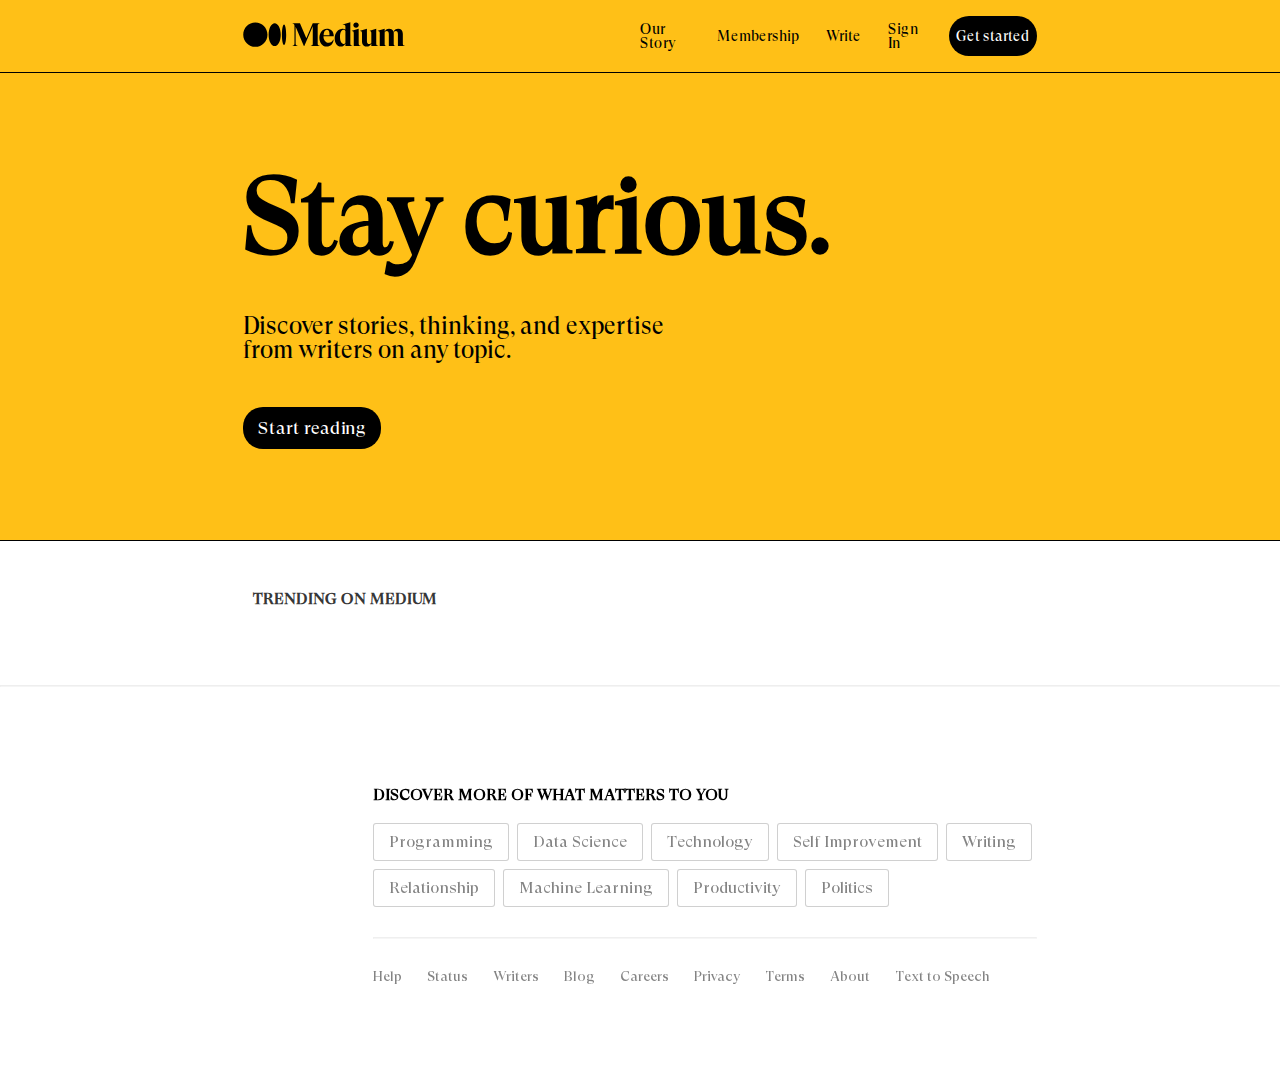
==== js automated version of the page/index.html @ d87f9fbf "js automated version of the page almost completed" ====
<!DOCTYPE html>
<head>
    <title>Medium - Where good ideas find you.</title>
    <link rel="icon" href="../assets/imgs/svg/medium.svg" type="image/icon type">
    <link rel="stylesheet" href="../assets/css/reset.css">
    <link rel="stylesheet" href="./style.css">
</head>
<body>
    <div class="header-and-hero_container">
        <!-- HEADER PART -->
        <header>
            <div>
                <div class="medium-logo_container">
                    <img src="../assets/imgs/svg/logo.svg" alt="Medium Logo">
                </div>
                <div class="header-links_container">
                    <a href="#" class="header-links">Our Story</a>
                    <a href="#" class="header-links">Membership</a>
                    <a href="#" class="header-links">Write</a>
                    <div class="header-links sign-in_button">Sign In</div>
                    <div class="header-links get-started_button">Get started</div>
                </div>
            </div>
        </header>

        <div class="header-clone" ></div>

        <!-- HERO PART -->
        <section class="hero-section_container">
            <div class="hero-section_text-area">
                <h1>Stay curious.</h1>
                <p>Discover stories, thinking, and expertise <br> from writers on any topic.</p>
                <div class="start-reading_button">Start reading</div>
            </div>            
        </section>        
    </div>   

    
    <!-- TRENDING PART -->
    <section class="trending_container">
        <div class="trending-text">
            <div class="trending-icon">
                <i class="bi bi-graph-up-arrow"></i>
            </div>
            <p>TRENDING ON MEDIUM</p>   
        </div>

        <div class="trending-cards-area" id="trending-cards-area">
            <!-- SAMPLE TRENDING CARD -->
            <!-- <div class="trending-card">
                <div class="trending-card_number">
                    01
                </div>
                <div class="trending-card_content-container">
                    <div class="trending-card_author-info-container">
                        <div class="trending-card_author-photo">
                            <img src="../assets/imgs/image01.jpeg" alt="">
                        </div>
                        <div class="trending-card_author-name">
                            <a href="#">Tom Cooper</a> 
                        </div>
                    </div>
                    <a href="#">Ukraine War, 23 October 2022</a>
                    <div class="trending-card_date-and-reading-time">
                        <span>Oct 23</span> 
                        <span> · </span>
                        <span>5 min read</span>
                        <img src="../assets/imgs/svg/star.svg" alt="star icon">
                    </div>
                </div>
            </div> -->
        </div>
    </section>

    <hr style="border-color: rgba(128, 128, 128, 0.075);">

    <!-- ESSAYS PART -->
    <section class="essays-and-discover-part_container">
        <div class="essay-cards_container" id="essay-cards_container">

            <!-- SAMPLE ESSAY CARD -->
            <!-- <div class="essay-card">
                <div class="essay-card-content_container">
                    <div class="essay-card_author-info">
                        <div class="essay-card_author-photo">
                            <img src="../assets/imgs/image07.jpeg" alt="author profile photo">
                        </div>
                        <div class="essay-card_author-name">
                            <a href="#">Robert Roy Britt</a> 
                        </div>
                    </div>
                    <div class="essay-card_text-part">
                        <a href="#">How Old is Old?</a>
                        <br>
                        <br>
                        <a href="#">What we consider “old” changes dramatically with age, and our perspectives can be predictive of how well we age</a>
                    </div>
                    <div class="publication-info">
                            <div>
                                <span class="essay_publication-date">Oct 27</span>
                                <span> · </span>
                                <span class="essay_reading-time">5 min read</span>
                                <span> · </span>
                                <a href="#"><span class="essay_topic">Aging</span></a>
                                <img src="../assets/imgs/svg/star.svg" alt="star icon">
                            </div>
                            <img src="../assets/imgs/svg/bookmark.svg" alt="bookmark icon">
                    </div>
                </div>
                <div class="essay-card-photo_container">
                    <img src="../assets/imgs/image08.jpeg" alt="essay image">
                </div> -->
            </div>
        </div> 

        <!-- DISCOVER MORE PART -->
        <div class="discover-more_container">
            <p>DISCOVER MORE OF WHAT MATTERS TO YOU</p>
            <div class="discover-buttons_container" id="discover-buttons_container">
                <div class="discover-buttons">Programming</div>
                <div class="discover-buttons">Data Science</div>
                <div class="discover-buttons">Technology</div>
                <div class="discover-buttons">Self Improvement</div>
                <div class="discover-buttons">Writing</div>
                <div class="discover-buttons">Relationship</div>
                <div class="discover-buttons">Machine Learning</div>
                <div class="discover-buttons">Productivity</div>
                <div class="discover-buttons">Politics</div>
            </div>

            <hr style="border-color: rgba(128, 128, 128, 0.075);">
            
            <div class="discover-links_container" id="discover-links_container">
                <a href="#" class="discover-links">Help</a>
                <a href="#" class="discover-links">Status</a>
                <a href="#" class="discover-links">Writers</a>
                <a href="#" class="discover-links">Blog</a>
                <a href="#" class="discover-links">Careers</a>
                <a href="#" class="discover-links">Privacy</a>
                <a href="#" class="discover-links">Terms</a>
                <a href="#" class="discover-links">About</a>
                <a href="#" class="discover-links">Text to Speech</a>
            </div>    
        </div>
    </section>
    <script src="./scirpt.js"></script>
</body>
</html>
---- js automated version of the page/style.css ----
@font-face {
  font-family: "gt-super";
  src: url(../assets/GT\ Super\ Display\ Regular.otf);
}

.header-and-hero_container {
  background-color: #ffc017;
  border-bottom: solid 1px black;
}

header {
  border-bottom: solid 1px black;
  font-family: gt-super, Georgia, Cambria, "Times New Roman", Times, serif;
  position: fixed;
  width: 100vw;
  background-color: #ffc017;
}

header > div {
  display: flex;
  width: 62%;
  margin-inline: auto;
  justify-content: space-between;
  align-items: center;
  height: 8vh;
}

header .medium-logo_container {
  width: auto;
}

header .header-links_container {
  display: flex;
  width: 50%;
  justify-content: flex-end;
  column-gap: 3vh;
  font-size: 0.9rem;
}

header .header-links_container .header-links {
  text-decoration: none;
  color: black;
}

header .header-links_container div {
  cursor: pointer;
}

.header-links_container {
  display: flex;
  align-items: center;
  justify-content: center;
}

.header-links_container .header-links.get-started_button {
  background-color: black;
  color: white;
  width: 100px;
  height: 40px;
  text-align: center;
  line-height: 40px;
  border-radius: 20px;
  padding-left: 5px;
  padding-right: 5px;
}

.header-clone {
  height: 8vh;
}

.white-background {
  z-index: 1;
  background-color: white;
  transition: background-color 300ms linear;
}

.header-links_container .header-links.get-started_button.green-background {
  background-color: rgb(15, 115, 12);
  color: white;
  transition: background-color 300ms linear;
}

.header-links_container
  .header-links.get-started_button.green-background:hover {
  background-color: rgb(31, 102, 31);
}

.hero-section_container {
  display: flex;
  justify-content: space-between;
  align-items: center;
  width: 62%;
  margin-inline: auto;
  height: 52vh;
  font-family: gt-super, Georgia, Cambria, "Times New Roman", Times, serif;
}

.hero-section_container .hero-section_text-area {
  display: flex;
  flex-direction: column;
  row-gap: 5vh;
}

.hero-section_container .hero-section_text-area h1 {
  font-weight: 600;
  font-size: 106px;
}

.hero-section_container .hero-section_text-area p {
  font-weight: 400;
  font-size: 24px;
  line-height: 24px;
}

.hero-section_container .hero-section_text-area div {
  font-weight: 400;
  font-size: 18px;
  line-height: 32px;
  color: white;
  background-color: black;
  width: 10vw;
  text-align: center;
  border-radius: 20px;
  padding: 5px;
  cursor: pointer;
}

.trending_container {
  padding-top: 50px;
  padding-bottom: 50px;
  width: 62%;
  margin-inline: auto;
  font-family: gt-super, Georgia, Cambria, "Times New Roman", Times, serif;
}

.trending-text {
  display: flex;
  align-items: center;
  column-gap: 10px;
  font-size: 16px;
  color: rgba(0, 0, 0, 0.795);
  font-weight: 700;
  margin-bottom: 20px;
}

.trending-text p .trending-icon {
  display: flex;
  justify-content: center;
  align-items: center;
  width: 25px;
  height: 25px;
  border: solid 0.5px black;
  border-radius: 50%;
  font-size: 18px;
  overflow: hidden;
}

.trending-card {
  display: flex;
  width: 33%;
  height: 100px;
  column-gap: 20px;
}

.trending-card_number {
  font-size: 28px;
  font-weight: 900;
  color: #e6e6e6;
}

.trending-card_author-info-container {
  display: flex;
  align-items: center;
  column-gap: 10px;
}

.trending-card_author-info-container img {
  width: 25px;
  height: 25px;
  border-radius: 50%;
}

.trending-card_author-name,
.trending-card_date-and-reading-time {
  font-size: 14px;
}

.trending-card_date-and-reading-time {
  display: flex;
  column-gap: 10px;
  align-items: center;
}

.trending-card_content-container {
  display: flex;
  flex-direction: column;
  justify-content: space-between;
  padding: 10px;
  row-gap: 10px;
}

.trending-card_content-container a {
  text-decoration: none;
  color: black;
}

.trending-card_content-container > a {
  font-weight: 700;
}

.trending-card_content-container img,
.publication-info div img,
.publication-info img {
  color: #ffc017;
  cursor: pointer;
  position: relative;
}

/* .publication-info div img::after {
  color: white;
  content: "Member-only story";
  display: inline-block;
  height: 20px;
  width: 130px;
  background-color: black;
  position: absolute;
  text-align: center;
  font-size: 12px;
  padding: 5px;
  padding-bottom: 0;
  border-radius: 5px;
  top: -30px;
  right: 0px;
  bottom: 0px;
  left: -60px;
  visibility: hidden;
  opacity: 0;
  transition: visibility 0s, opacity 500ms linear;
}

.publication-info div img:hover::after {
  visibility: visible;
  opacity: 100%;
}

.trending-card_content-container img::after {
  color: white;
  content: "Member-only story";
  display: inline-block;
  height: 20px;
  width: 130px;
  background-color: black;
  position: absolute;
  text-align: center;
  font-size: 12px;
  padding: 5px;
  padding-bottom: 0;
  border-radius: 5px;
  top: -30px;
  right: 0px;
  bottom: 0px;
  left: -60px;
  visibility: hidden;
  opacity: 0;
  transition: visibility 0s, opacity 500ms linear;
}

.trending-card_content-container img:hover::after {
  visibility: visible;
  opacity: 100%;
} */

.trending-cards-area {
  display: flex;
  flex-wrap: wrap;
  row-gap: 30px;
  justify-content: space-evenly;
}

/* ESSAYS PART --------------------------------------------------------------------------- */

.essays-and-discover-part_container {
  display: flex;
  width: 62%;
  margin-inline: auto;
  margin-top: 100px;
  margin-bottom: 100px;
  font-family: gt-super, Georgia, Cambria, "Times New Roman", Times, serif;
}

.essay-cards_container {
  display: flex;
  flex-direction: column;
  row-gap: 50px;
}

.discover-more_container {
  flex-grow: 1;
  padding-left: 130px;
  position: sticky;
  align-self: flex-start;
  top: 9.5vh;
}

.discover-more_container > p {
  font-weight: 700;
}

.discover-buttons_container {
  margin-top: 20px;
  margin-bottom: 30px;
  display: flex;
  flex-wrap: wrap;
  gap: 8px;
}

.discover-buttons {
  background-color: white;
  padding-top: 10px;
  padding-bottom: 10px;
  padding-right: 15px;
  padding-left: 15px;
  font-size: 16px;
  border-radius: 3px;
  color: rgba(90, 90, 90, 0.747);
  border: solid 1px rgba(155, 155, 155, 0.473);
  cursor: pointer;
}

.discover-links_container {
  margin-top: 30px;
  display: flex;
  flex-wrap: wrap;
  column-gap: 25px;
  row-gap: 15px;
  font-size: 14px;
}

.discover-links_container a {
  text-decoration: none;
  color: rgba(90, 90, 90, 0.747);
}

.essay-card {
  display: flex;
  justify-content: space-between;
  align-items: center;
  column-gap: 50px;
  width: 650px;
}

.essay-card-content_container {
  width: 90%;
  display: flex;
  flex-direction: column;
  row-gap: 10px;
}

.essay-card-content_container a {
  text-decoration: none;
  color: black;
}

.essay-card_text-part a:nth-of-type(1) {
  font-weight: 800;
  font-size: 22px;
  line-height: 26px;
}

.essay-card_text-part a:nth-of-type(2) {
  font-weight: 400;
  font-size: 14px;
  line-height: 20px;
  color: rgba(59, 59, 59, 0.774);
}

.essay-card_author-info {
  display: flex;
  align-items: center;
  column-gap: 15px;
  font-size: 12px;
}

.essay-card_author-info a {
  font-weight: 600;
}

.essay-card_author-photo {
  display: flex;
  justify-content: center;
  align-items: center;
  width: 25px;
  height: 25px;
  overflow: hidden;
  border-radius: 50%;
}

.essay-card-photo_container {
  overflow: hidden;
  object-fit: cover;
  display: flex;
  align-items: center;
  justify-content: center;
}

.essay-card-photo_container img {
  max-width: 100%;
}

.publication-info {
  display: flex;
  justify-content: space-between;
  align-items: center;
  font-size: 14px;
  color: rgba(119, 119, 119, 0.589);
}

.publication-info div {
  display: flex;
  align-items: center;
  line-height: 25px;
  column-gap: 10px;
}

.publication-info div a {
  color: rgba(119, 119, 119, 0.589);
  background-color: #e6e6e6;
  padding-right: 10px;
  padding-left: 10px;
  border-radius: 20px;
  transition: background-color 300ms;
}

.publication-info div a:hover {
  color: rgba(59, 59, 59, 0.589);
  background-color: #7575759f;
}
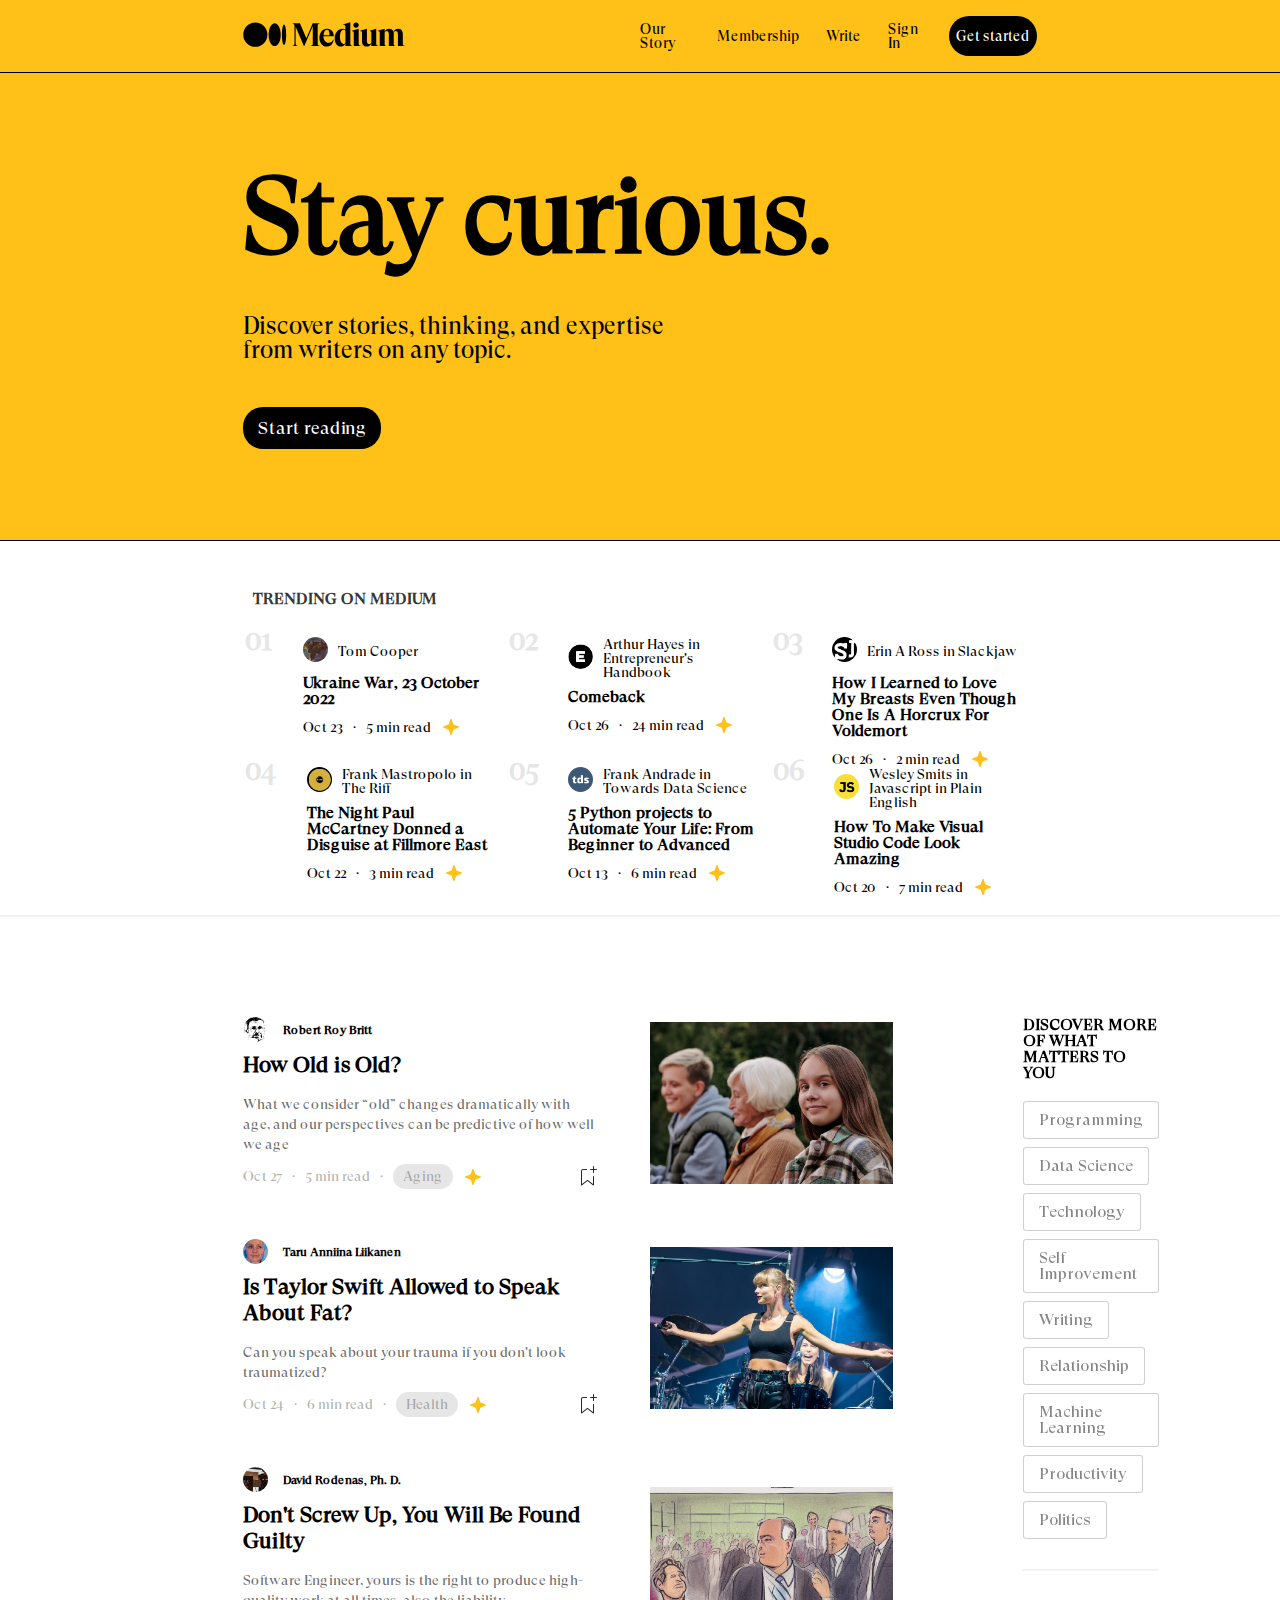
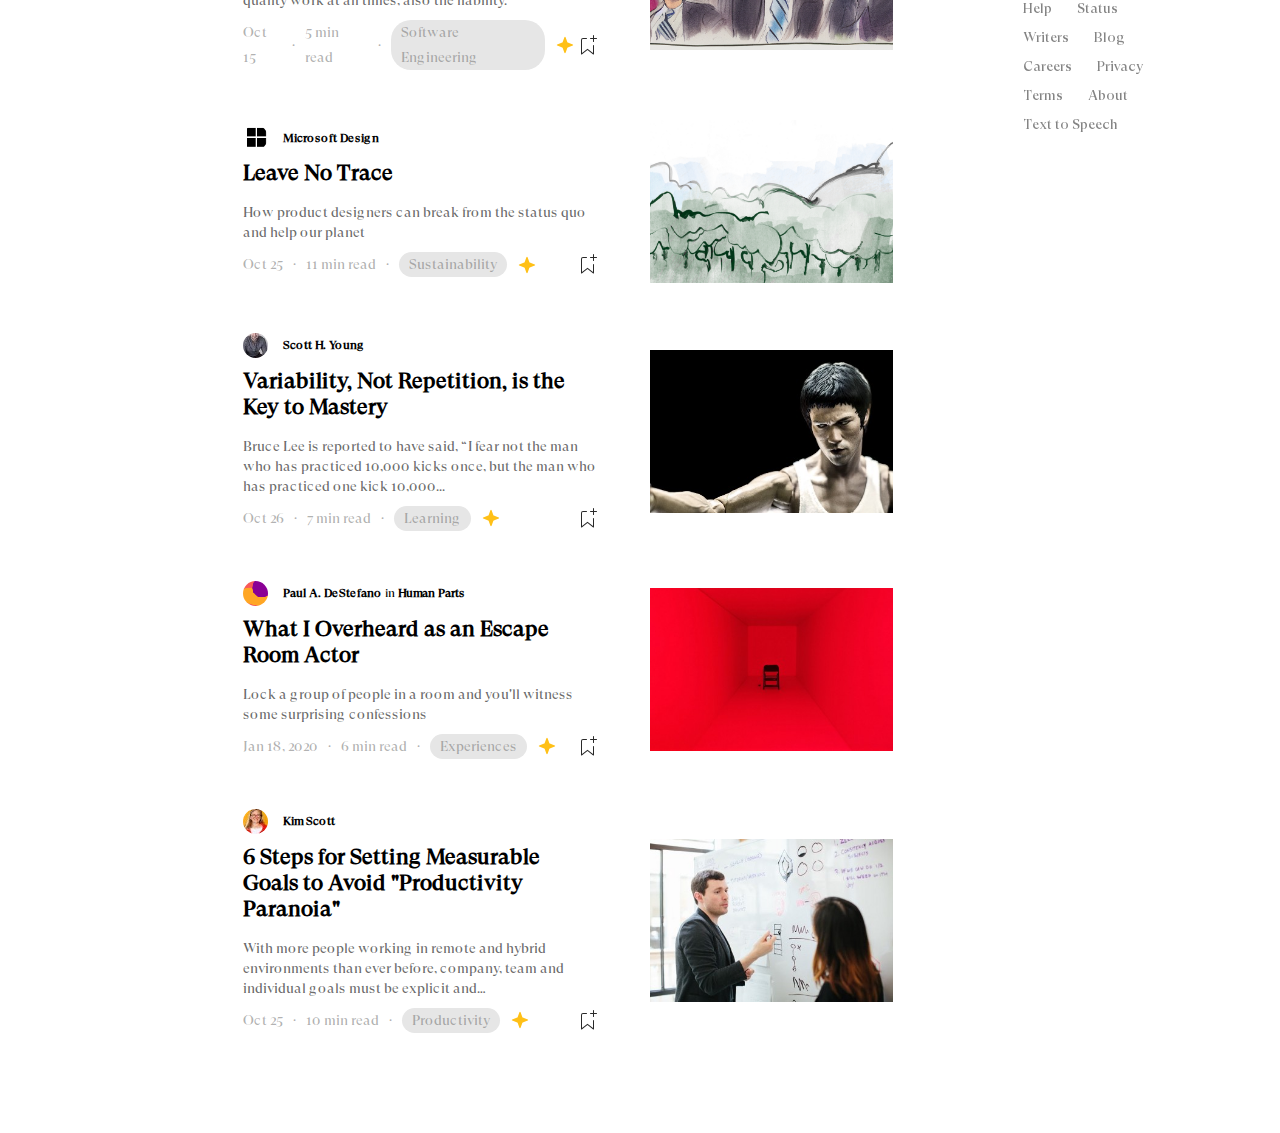
==== commit 56061c72: "discover buttons and links automated" ====
--- a/js automated version of the page/index.html
+++ b/js automated version of the page/index.html
@@ -117,29 +117,13 @@
         <div class="discover-more_container">
             <p>DISCOVER MORE OF WHAT MATTERS TO YOU</p>
             <div class="discover-buttons_container" id="discover-buttons_container">
-                <div class="discover-buttons">Programming</div>
-                <div class="discover-buttons">Data Science</div>
-                <div class="discover-buttons">Technology</div>
-                <div class="discover-buttons">Self Improvement</div>
-                <div class="discover-buttons">Writing</div>
-                <div class="discover-buttons">Relationship</div>
-                <div class="discover-buttons">Machine Learning</div>
-                <div class="discover-buttons">Productivity</div>
-                <div class="discover-buttons">Politics</div>
+                <!-- <div class="discover-buttons">Programming</div> -->
             </div>
 
             <hr style="border-color: rgba(128, 128, 128, 0.075);">
             
             <div class="discover-links_container" id="discover-links_container">
-                <a href="#" class="discover-links">Help</a>
-                <a href="#" class="discover-links">Status</a>
-                <a href="#" class="discover-links">Writers</a>
-                <a href="#" class="discover-links">Blog</a>
-                <a href="#" class="discover-links">Careers</a>
-                <a href="#" class="discover-links">Privacy</a>
-                <a href="#" class="discover-links">Terms</a>
-                <a href="#" class="discover-links">About</a>
-                <a href="#" class="discover-links">Text to Speech</a>
+                <!-- <a href="#" class="discover-links">Help</a> -->
             </div>    
         </div>
     </section>
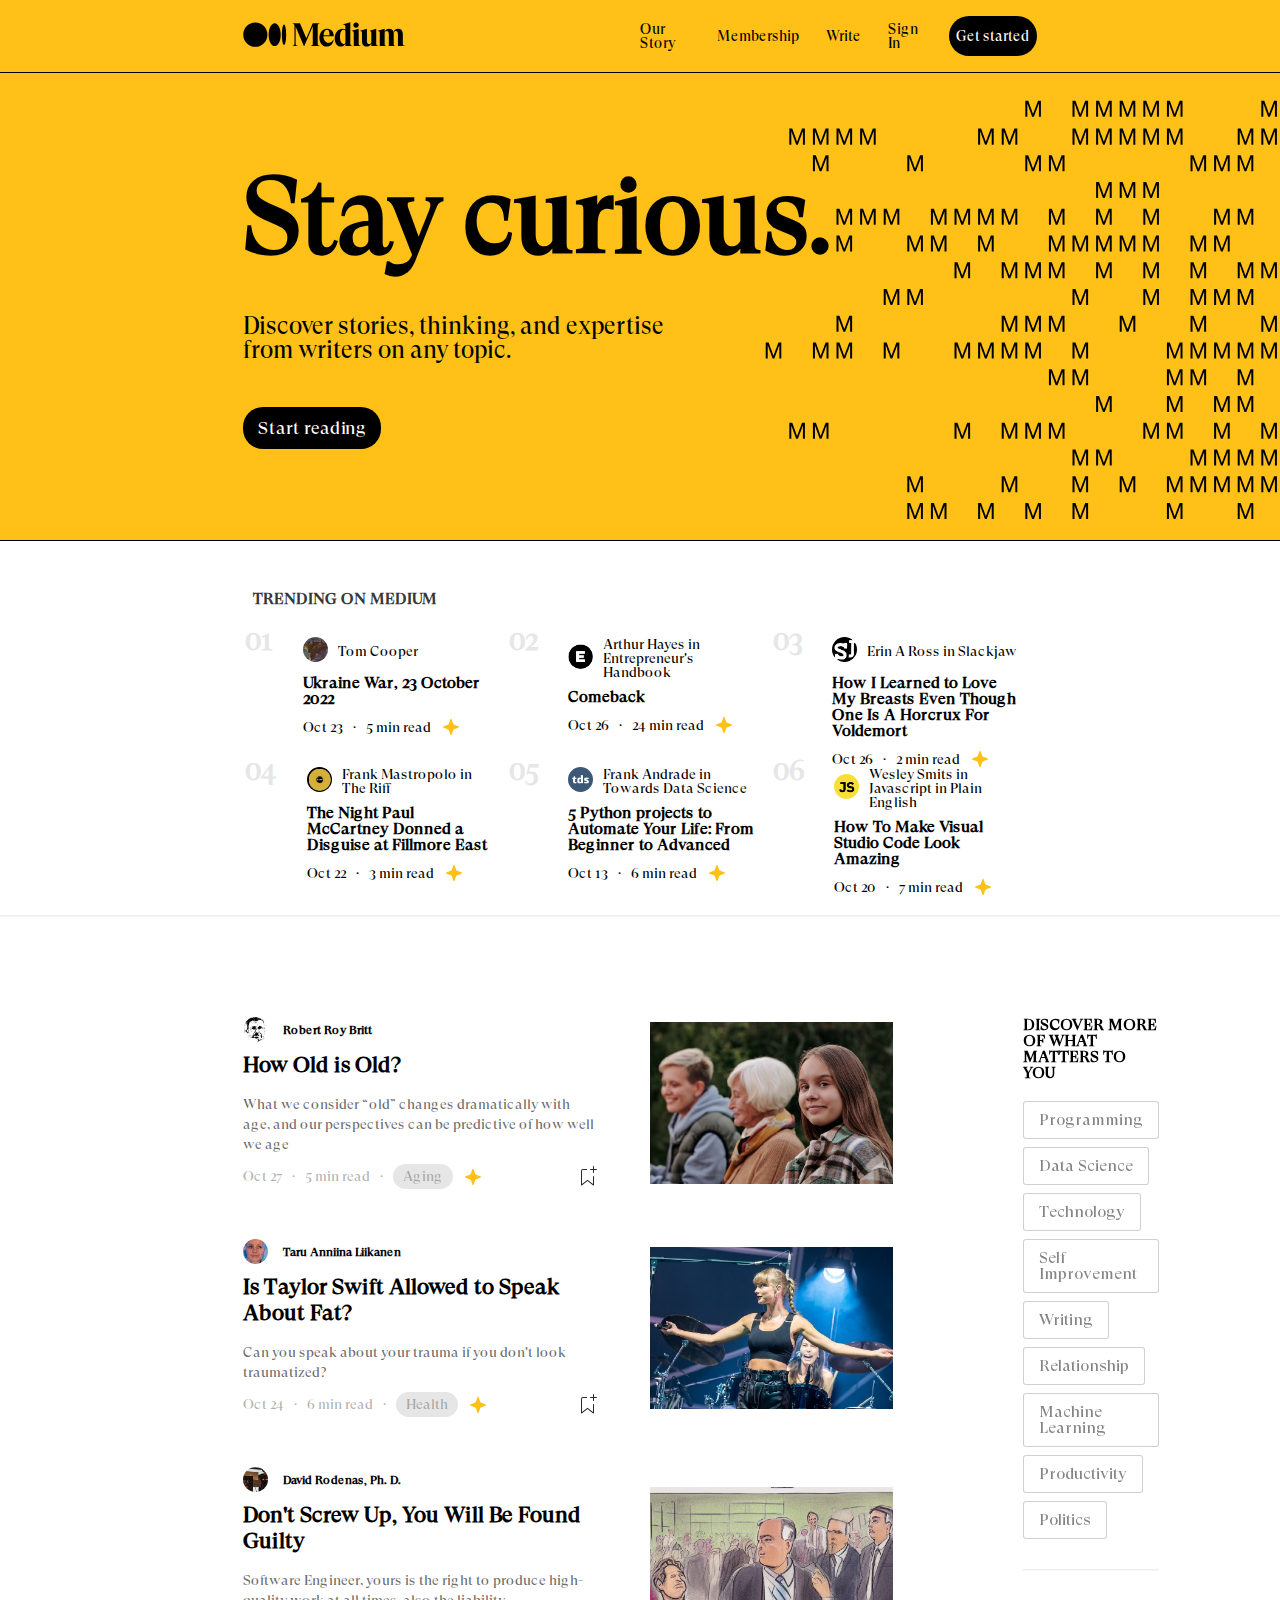
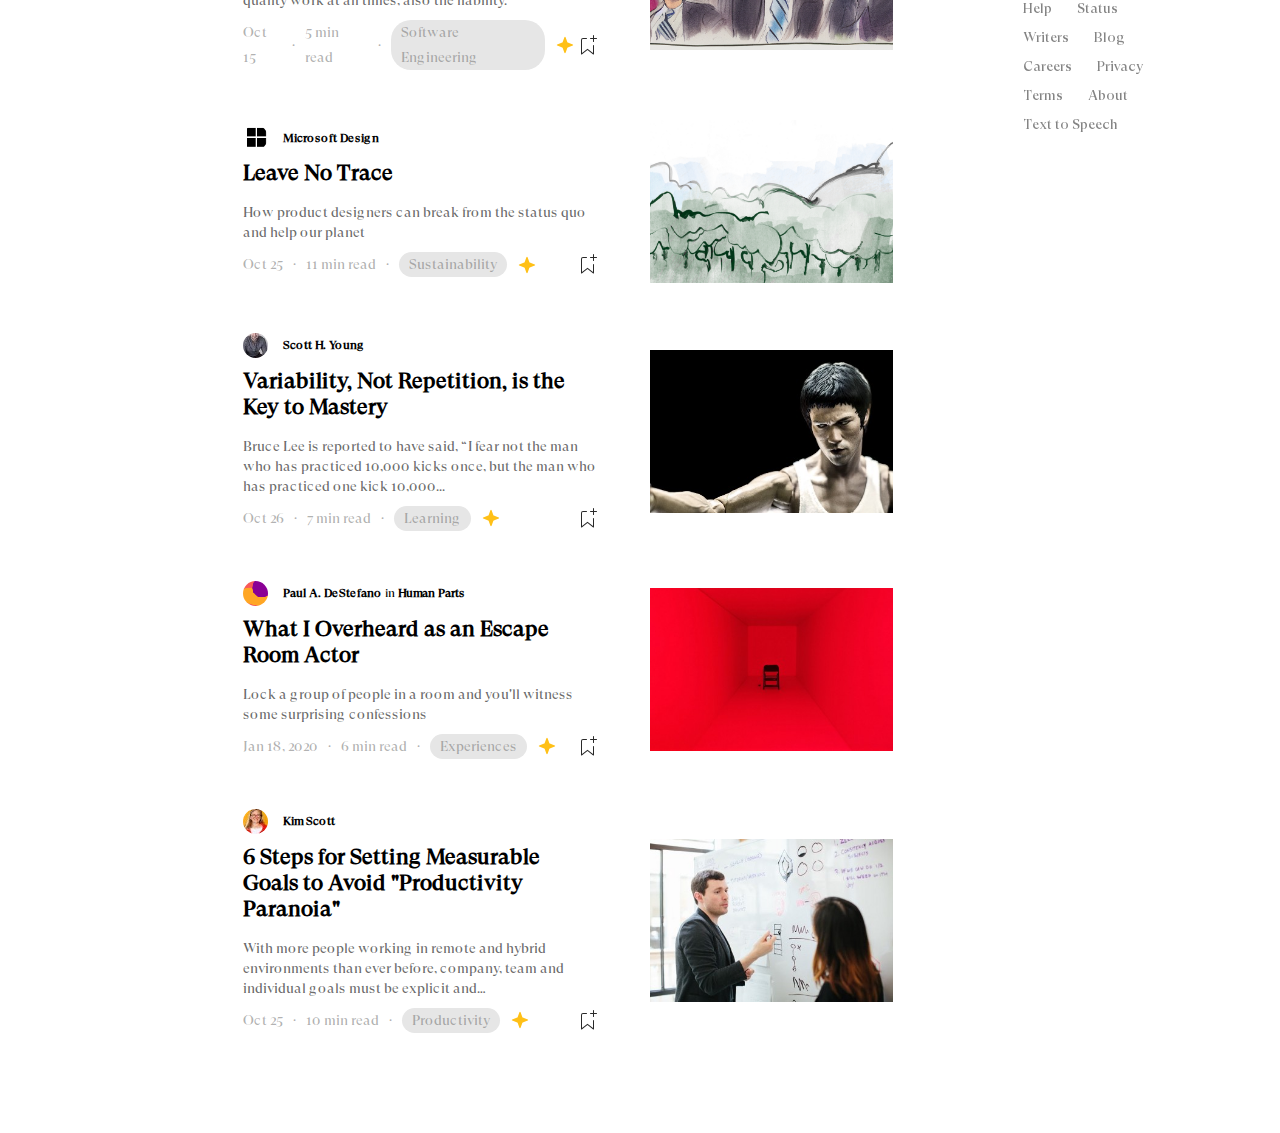
==== commit 56f5b64f: "m part added, animation will be added" ====
--- a/js automated version of the page/index.html
+++ b/js automated version of the page/index.html
@@ -31,7 +31,5246 @@
                 <h1>Stay curious.</h1>
                 <p>Discover stories, thinking, and expertise <br> from writers on any topic.</p>
                 <div class="start-reading_button">Start reading</div>
-            </div>            
+            </div>
+            <div class="m-part" id="m-part">
+                <!-- ARTWORK con "M" ripetute -->
+                <svg xmlns="http://www.w3.org/2000/svg" viewBox="0 0 585 462" width="585" height="462"
+                preserveAspectRatio="xMidYMid meet"
+                style="width: 100%; height: 100%; transform: translate3d(0px, 0px, 0px); content-visibility: visible;">
+                <defs>
+                    <clipPath id="__lottie_element_3372">
+                        <rect width="585" height="462" x="0" y="0"></rect>
+                    </clipPath>
+                </defs>
+                <g clip-path="url(#__lottie_element_3372)">
+                    <g fill="rgb(0,0,0)" font-size="22" font-family="Shne" font-style="normal" font-weight="normal" aria-label=" M M M M M M M M M M M M M M
+                    M M M M M M M M M M M M M M M M M M M M M
+                M M M M M M M M M M M M M M M M M M M M M M M M M
+                    M M M M M M M M M M M M
+                    M M M M M M M M M M M M M M M M M M M
+                    M M M M M M M M M M M M M M M M M M M M M
+                    M M M M M M M M M M M M M M
+                M M M M M M M M M M M M M M M M M
+                M M M M M M M M M M M M M M M M M M M
+                    M M M M M M M M M M M M M M M M M M M M M M M
+                M M M M M M M M M M M M
+                    M M M M M M M M M M M M
+                    M M M M M M M M M M M M M M M M M M M M M
+                    M M M M M M M M M M M
+                    M M M M M M M M M M M M M M M M M
+                    M M M M M M M M M M M M M M M M
+                " transform="matrix(1,0,0,1,291,232)" opacity="1" style="display: block;">
+                        <g stroke-linecap="butt" stroke-linejoin="round" stroke-miterlimit="4"
+                            transform="matrix(1,0,0,1,-33.238014221191406,-187.70428466796875)" opacity="0"
+                            style="display: inherit;">
+                            <g transform="scale(0.22,0.22)">
+                                <g style="display: none;"></g>
+                            </g>
+                        </g>
+                        <g stroke-linecap="butt" stroke-linejoin="round" stroke-miterlimit="4"
+                            transform="matrix(1,0,0,1,-28.6619930267334,-187.70428466796875)" opacity="0"
+                            style="display: inherit;">
+                            <g transform="scale(0.22,0.22)">
+                                <g transform="matrix(1,0,0,1,0,0)" opacity="1" style="display: block;">
+                                    <path
+                                        d=" M46.82899856567383,0 C46.82899856567383,0 68.98500061035156,-59.518001556396484 68.98500061035156,-59.518001556396484 C68.98500061035156,-59.518001556396484 68.98500061035156,0 68.98500061035156,0 C68.98500061035156,0 77.947998046875,0 77.947998046875,0 C77.947998046875,0 77.947998046875,-72.30799865722656 77.947998046875,-72.30799865722656 C77.947998046875,-72.30799865722656 65.15799713134766,-72.30799865722656 65.15799713134766,-72.30799865722656 C65.15799713134766,-72.30799865722656 43.10300064086914,-12.890999794006348 43.10300064086914,-12.890999794006348 C43.10300064086914,-12.890999794006348 21.14900016784668,-72.30799865722656 21.14900016784668,-72.30799865722656 C21.14900016784668,-72.30799865722656 7.955999851226807,-72.30799865722656 7.955999851226807,-72.30799865722656 C7.955999851226807,-72.30799865722656 7.955999851226807,0 7.955999851226807,0 C7.955999851226807,0 17.020000457763672,0 17.020000457763672,0 C17.020000457763672,0 17.020000457763672,-59.518001556396484 17.020000457763672,-59.518001556396484 C17.020000457763672,-59.518001556396484 39.07500076293945,0 39.07500076293945,0 C39.07500076293945,0 46.82899856567383,0 46.82899856567383,0z">
+                                    </path>
+                                    <g opacity="1" transform="matrix(1,0,0,1,0,0)"></g>
+                                </g>
+                            </g>
+                        </g>
+                        <g stroke-linecap="butt" stroke-linejoin="round" stroke-miterlimit="4"
+                            transform="matrix(1,0,0,1,-9.940010070800781,-187.70428466796875)" opacity="0"
+                            style="display: inherit;">
+                            <g transform="scale(0.22,0.22)">
+                                <g style="display: none;"></g>
+                            </g>
+                        </g>
+                        <g stroke-linecap="butt" stroke-linejoin="round" stroke-miterlimit="4"
+                            transform="matrix(1,0,0,1,-5.363988876342773,-187.70428466796875)" opacity="0"
+                            style="display: inherit;">
+                            <g transform="scale(0.22,0.22)">
+                                <g transform="matrix(1,0,0,1,0,0)" opacity="1" style="display: block;">
+                                    <path
+                                        d=" M46.82899856567383,0 C46.82899856567383,0 68.98500061035156,-59.518001556396484 68.98500061035156,-59.518001556396484 C68.98500061035156,-59.518001556396484 68.98500061035156,0 68.98500061035156,0 C68.98500061035156,0 77.947998046875,0 77.947998046875,0 C77.947998046875,0 77.947998046875,-72.30799865722656 77.947998046875,-72.30799865722656 C77.947998046875,-72.30799865722656 65.15799713134766,-72.30799865722656 65.15799713134766,-72.30799865722656 C65.15799713134766,-72.30799865722656 43.10300064086914,-12.890999794006348 43.10300064086914,-12.890999794006348 C43.10300064086914,-12.890999794006348 21.14900016784668,-72.30799865722656 21.14900016784668,-72.30799865722656 C21.14900016784668,-72.30799865722656 7.955999851226807,-72.30799865722656 7.955999851226807,-72.30799865722656 C7.955999851226807,-72.30799865722656 7.955999851226807,0 7.955999851226807,0 C7.955999851226807,0 17.020000457763672,0 17.020000457763672,0 C17.020000457763672,0 17.020000457763672,-59.518001556396484 17.020000457763672,-59.518001556396484 C17.020000457763672,-59.518001556396484 39.07500076293945,0 39.07500076293945,0 C39.07500076293945,0 46.82899856567383,0 46.82899856567383,0z">
+                                    </path>
+                                    <g opacity="1" transform="matrix(1,0,0,1,0,0)"></g>
+                                </g>
+                            </g>
+                        </g>
+                        <g stroke-linecap="butt" stroke-linejoin="round" stroke-miterlimit="4"
+                            transform="matrix(1,0,0,1,13.357994079589844,-187.70428466796875)" opacity="0"
+                            style="display: inherit;">
+                            <g transform="scale(0.22,0.22)">
+                                <g style="display: none;"></g>
+                            </g>
+                        </g>
+                        <g stroke-linecap="butt" stroke-linejoin="round" stroke-miterlimit="4"
+                            transform="matrix(1,0,0,1,17.93400001525879,-187.70428466796875)" opacity="0"
+                            style="display: inherit;">
+                            <g transform="scale(0.22,0.22)">
+                                <g transform="matrix(1,0,0,1,0,0)" opacity="1" style="display: block;">
+                                    <path
+                                        d=" M46.82899856567383,0 C46.82899856567383,0 68.98500061035156,-59.518001556396484 68.98500061035156,-59.518001556396484 C68.98500061035156,-59.518001556396484 68.98500061035156,0 68.98500061035156,0 C68.98500061035156,0 77.947998046875,0 77.947998046875,0 C77.947998046875,0 77.947998046875,-72.30799865722656 77.947998046875,-72.30799865722656 C77.947998046875,-72.30799865722656 65.15799713134766,-72.30799865722656 65.15799713134766,-72.30799865722656 C65.15799713134766,-72.30799865722656 43.10300064086914,-12.890999794006348 43.10300064086914,-12.890999794006348 C43.10300064086914,-12.890999794006348 21.14900016784668,-72.30799865722656 21.14900016784668,-72.30799865722656 C21.14900016784668,-72.30799865722656 7.955999851226807,-72.30799865722656 7.955999851226807,-72.30799865722656 C7.955999851226807,-72.30799865722656 7.955999851226807,0 7.955999851226807,0 C7.955999851226807,0 17.020000457763672,0 17.020000457763672,0 C17.020000457763672,0 17.020000457763672,-59.518001556396484 17.020000457763672,-59.518001556396484 C17.020000457763672,-59.518001556396484 39.07500076293945,0 39.07500076293945,0 C39.07500076293945,0 46.82899856567383,0 46.82899856567383,0z">
+                                    </path>
+                                    <g opacity="1" transform="matrix(1,0,0,1,0,0)"></g>
+                                </g>
+                            </g>
+                        </g>
+                        <g stroke-linecap="butt" stroke-linejoin="round" stroke-miterlimit="4"
+                            transform="matrix(1,0,0,1,36.65599822998047,-187.70428466796875)" opacity="0"
+                            style="display: inherit;">
+                            <g transform="scale(0.22,0.22)">
+                                <g style="display: none;"></g>
+                            </g>
+                        </g>
+                        <g stroke-linecap="butt" stroke-linejoin="round" stroke-miterlimit="4"
+                            transform="matrix(1,0,0,1,41.23198699951172,-187.70428466796875)" opacity="1"
+                            style="display: inherit;">
+                            <g transform="scale(0.22,0.22)">
+                                <g transform="matrix(1,0,0,1,0,0)" opacity="1" style="display: block;">
+                                    <path
+                                        d=" M46.82899856567383,0 C46.82899856567383,0 68.98500061035156,-59.518001556396484 68.98500061035156,-59.518001556396484 C68.98500061035156,-59.518001556396484 68.98500061035156,0 68.98500061035156,0 C68.98500061035156,0 77.947998046875,0 77.947998046875,0 C77.947998046875,0 77.947998046875,-72.30799865722656 77.947998046875,-72.30799865722656 C77.947998046875,-72.30799865722656 65.15799713134766,-72.30799865722656 65.15799713134766,-72.30799865722656 C65.15799713134766,-72.30799865722656 43.10300064086914,-12.890999794006348 43.10300064086914,-12.890999794006348 C43.10300064086914,-12.890999794006348 21.14900016784668,-72.30799865722656 21.14900016784668,-72.30799865722656 C21.14900016784668,-72.30799865722656 7.955999851226807,-72.30799865722656 7.955999851226807,-72.30799865722656 C7.955999851226807,-72.30799865722656 7.955999851226807,0 7.955999851226807,0 C7.955999851226807,0 17.020000457763672,0 17.020000457763672,0 C17.020000457763672,0 17.020000457763672,-59.518001556396484 17.020000457763672,-59.518001556396484 C17.020000457763672,-59.518001556396484 39.07500076293945,0 39.07500076293945,0 C39.07500076293945,0 46.82899856567383,0 46.82899856567383,0z">
+                                    </path>
+                                    <g opacity="1" transform="matrix(1,0,0,1,0,0)"></g>
+                                </g>
+                            </g>
+                        </g>
+                        <g stroke-linecap="butt" stroke-linejoin="round" stroke-miterlimit="4"
+                            transform="matrix(1,0,0,1,59.954002380371094,-187.70428466796875)" opacity="1"
+                            style="display: inherit;">
+                            <g transform="scale(0.22,0.22)">
+                                <g style="display: none;"></g>
+                            </g>
+                        </g>
+                        <g stroke-linecap="butt" stroke-linejoin="round" stroke-miterlimit="4"
+                            transform="matrix(1,0,0,1,64.52999114990234,-187.70428466796875)" opacity="0"
+                            style="display: inherit;">
+                            <g transform="scale(0.22,0.22)">
+                                <g transform="matrix(1,0,0,1,0,0)" opacity="1" style="display: block;">
+                                    <path
+                                        d=" M46.82899856567383,0 C46.82899856567383,0 68.98500061035156,-59.518001556396484 68.98500061035156,-59.518001556396484 C68.98500061035156,-59.518001556396484 68.98500061035156,0 68.98500061035156,0 C68.98500061035156,0 77.947998046875,0 77.947998046875,0 C77.947998046875,0 77.947998046875,-72.30799865722656 77.947998046875,-72.30799865722656 C77.947998046875,-72.30799865722656 65.15799713134766,-72.30799865722656 65.15799713134766,-72.30799865722656 C65.15799713134766,-72.30799865722656 43.10300064086914,-12.890999794006348 43.10300064086914,-12.890999794006348 C43.10300064086914,-12.890999794006348 21.14900016784668,-72.30799865722656 21.14900016784668,-72.30799865722656 C21.14900016784668,-72.30799865722656 7.955999851226807,-72.30799865722656 7.955999851226807,-72.30799865722656 C7.955999851226807,-72.30799865722656 7.955999851226807,0 7.955999851226807,0 C7.955999851226807,0 17.020000457763672,0 17.020000457763672,0 C17.020000457763672,0 17.020000457763672,-59.518001556396484 17.020000457763672,-59.518001556396484 C17.020000457763672,-59.518001556396484 39.07500076293945,0 39.07500076293945,0 C39.07500076293945,0 46.82899856567383,0 46.82899856567383,0z">
+                                    </path>
+                                    <g opacity="1" transform="matrix(1,0,0,1,0,0)"></g>
+                                </g>
+                            </g>
+                        </g>
+                        <g stroke-linecap="butt" stroke-linejoin="round" stroke-miterlimit="4"
+                            transform="matrix(1,0,0,1,83.25200653076172,-187.70428466796875)" opacity="0"
+                            style="display: inherit;">
+                            <g transform="scale(0.22,0.22)">
+                                <g style="display: none;"></g>
+                            </g>
+                        </g>
+                        <g stroke-linecap="butt" stroke-linejoin="round" stroke-miterlimit="4"
+                            transform="matrix(1,0,0,1,87.82799530029297,-187.70428466796875)" opacity="1"
+                            style="display: inherit;">
+                            <g transform="scale(0.22,0.22)">
+                                <g transform="matrix(1,0,0,1,0,0)" opacity="1" style="display: block;">
+                                    <path
+                                        d=" M46.82899856567383,0 C46.82899856567383,0 68.98500061035156,-59.518001556396484 68.98500061035156,-59.518001556396484 C68.98500061035156,-59.518001556396484 68.98500061035156,0 68.98500061035156,0 C68.98500061035156,0 77.947998046875,0 77.947998046875,0 C77.947998046875,0 77.947998046875,-72.30799865722656 77.947998046875,-72.30799865722656 C77.947998046875,-72.30799865722656 65.15799713134766,-72.30799865722656 65.15799713134766,-72.30799865722656 C65.15799713134766,-72.30799865722656 43.10300064086914,-12.890999794006348 43.10300064086914,-12.890999794006348 C43.10300064086914,-12.890999794006348 21.14900016784668,-72.30799865722656 21.14900016784668,-72.30799865722656 C21.14900016784668,-72.30799865722656 7.955999851226807,-72.30799865722656 7.955999851226807,-72.30799865722656 C7.955999851226807,-72.30799865722656 7.955999851226807,0 7.955999851226807,0 C7.955999851226807,0 17.020000457763672,0 17.020000457763672,0 C17.020000457763672,0 17.020000457763672,-59.518001556396484 17.020000457763672,-59.518001556396484 C17.020000457763672,-59.518001556396484 39.07500076293945,0 39.07500076293945,0 C39.07500076293945,0 46.82899856567383,0 46.82899856567383,0z">
+                                    </path>
+                                    <g opacity="1" transform="matrix(1,0,0,1,0,0)"></g>
+                                </g>
+                            </g>
+                        </g>
+                        <g stroke-linecap="butt" stroke-linejoin="round" stroke-miterlimit="4"
+                            transform="matrix(1,0,0,1,106.54999542236328,-187.70428466796875)" opacity="1"
+                            style="display: inherit;">
+                            <g transform="scale(0.22,0.22)">
+                                <g style="display: none;"></g>
+                            </g>
+                        </g>
+                        <g stroke-linecap="butt" stroke-linejoin="round" stroke-miterlimit="4"
+                            transform="matrix(1,0,0,1,111.1259994506836,-187.70428466796875)" opacity="1"
+                            style="display: inherit;">
+                            <g transform="scale(0.22,0.22)">
+                                <g transform="matrix(1,0,0,1,0,0)" opacity="1" style="display: block;">
+                                    <path
+                                        d=" M46.82899856567383,0 C46.82899856567383,0 68.98500061035156,-59.518001556396484 68.98500061035156,-59.518001556396484 C68.98500061035156,-59.518001556396484 68.98500061035156,0 68.98500061035156,0 C68.98500061035156,0 77.947998046875,0 77.947998046875,0 C77.947998046875,0 77.947998046875,-72.30799865722656 77.947998046875,-72.30799865722656 C77.947998046875,-72.30799865722656 65.15799713134766,-72.30799865722656 65.15799713134766,-72.30799865722656 C65.15799713134766,-72.30799865722656 43.10300064086914,-12.890999794006348 43.10300064086914,-12.890999794006348 C43.10300064086914,-12.890999794006348 21.14900016784668,-72.30799865722656 21.14900016784668,-72.30799865722656 C21.14900016784668,-72.30799865722656 7.955999851226807,-72.30799865722656 7.955999851226807,-72.30799865722656 C7.955999851226807,-72.30799865722656 7.955999851226807,0 7.955999851226807,0 C7.955999851226807,0 17.020000457763672,0 17.020000457763672,0 C17.020000457763672,0 17.020000457763672,-59.518001556396484 17.020000457763672,-59.518001556396484 C17.020000457763672,-59.518001556396484 39.07500076293945,0 39.07500076293945,0 C39.07500076293945,0 46.82899856567383,0 46.82899856567383,0z">
+                                    </path>
+                                    <g opacity="1" transform="matrix(1,0,0,1,0,0)"></g>
+                                </g>
+                            </g>
+                        </g>
+                        <g stroke-linecap="butt" stroke-linejoin="round" stroke-miterlimit="4"
+                            transform="matrix(1,0,0,1,129.84800720214844,-187.70428466796875)" opacity="0"
+                            style="display: inherit;">
+                            <g transform="scale(0.22,0.22)">
+                                <g style="display: none;"></g>
+                            </g>
+                        </g>
+                        <g stroke-linecap="butt" stroke-linejoin="round" stroke-miterlimit="4"
+                            transform="matrix(1,0,0,1,134.42401123046875,-187.70428466796875)" opacity="1"
+                            style="display: inherit;">
+                            <g transform="scale(0.22,0.22)">
+                                <g transform="matrix(1,0,0,1,0,0)" opacity="1" style="display: block;">
+                                    <path
+                                        d=" M46.82899856567383,0 C46.82899856567383,0 68.98500061035156,-59.518001556396484 68.98500061035156,-59.518001556396484 C68.98500061035156,-59.518001556396484 68.98500061035156,0 68.98500061035156,0 C68.98500061035156,0 77.947998046875,0 77.947998046875,0 C77.947998046875,0 77.947998046875,-72.30799865722656 77.947998046875,-72.30799865722656 C77.947998046875,-72.30799865722656 65.15799713134766,-72.30799865722656 65.15799713134766,-72.30799865722656 C65.15799713134766,-72.30799865722656 43.10300064086914,-12.890999794006348 43.10300064086914,-12.890999794006348 C43.10300064086914,-12.890999794006348 21.14900016784668,-72.30799865722656 21.14900016784668,-72.30799865722656 C21.14900016784668,-72.30799865722656 7.955999851226807,-72.30799865722656 7.955999851226807,-72.30799865722656 C7.955999851226807,-72.30799865722656 7.955999851226807,0 7.955999851226807,0 C7.955999851226807,0 17.020000457763672,0 17.020000457763672,0 C17.020000457763672,0 17.020000457763672,-59.518001556396484 17.020000457763672,-59.518001556396484 C17.020000457763672,-59.518001556396484 39.07500076293945,0 39.07500076293945,0 C39.07500076293945,0 46.82899856567383,0 46.82899856567383,0z">
+                                    </path>
+                                    <g opacity="1" transform="matrix(1,0,0,1,0,0)"></g>
+                                </g>
+                            </g>
+                        </g>
+                        <g stroke-linecap="butt" stroke-linejoin="round" stroke-miterlimit="4"
+                            transform="matrix(1,0,0,1,153.14599609375,-187.70428466796875)" opacity="1"
+                            style="display: inherit;">
+                            <g transform="scale(0.22,0.22)">
+                                <g style="display: none;"></g>
+                            </g>
+                        </g>
+                        <g stroke-linecap="butt" stroke-linejoin="round" stroke-miterlimit="4"
+                            transform="matrix(1,0,0,1,157.72198486328125,-187.70428466796875)" opacity="1"
+                            style="display: inherit;">
+                            <g transform="scale(0.22,0.22)">
+                                <g transform="matrix(1,0,0,1,0,0)" opacity="1" style="display: block;">
+                                    <path
+                                        d=" M46.82899856567383,0 C46.82899856567383,0 68.98500061035156,-59.518001556396484 68.98500061035156,-59.518001556396484 C68.98500061035156,-59.518001556396484 68.98500061035156,0 68.98500061035156,0 C68.98500061035156,0 77.947998046875,0 77.947998046875,0 C77.947998046875,0 77.947998046875,-72.30799865722656 77.947998046875,-72.30799865722656 C77.947998046875,-72.30799865722656 65.15799713134766,-72.30799865722656 65.15799713134766,-72.30799865722656 C65.15799713134766,-72.30799865722656 43.10300064086914,-12.890999794006348 43.10300064086914,-12.890999794006348 C43.10300064086914,-12.890999794006348 21.14900016784668,-72.30799865722656 21.14900016784668,-72.30799865722656 C21.14900016784668,-72.30799865722656 7.955999851226807,-72.30799865722656 7.955999851226807,-72.30799865722656 C7.955999851226807,-72.30799865722656 7.955999851226807,0 7.955999851226807,0 C7.955999851226807,0 17.020000457763672,0 17.020000457763672,0 C17.020000457763672,0 17.020000457763672,-59.518001556396484 17.020000457763672,-59.518001556396484 C17.020000457763672,-59.518001556396484 39.07500076293945,0 39.07500076293945,0 C39.07500076293945,0 46.82899856567383,0 46.82899856567383,0z">
+                                    </path>
+                                    <g opacity="1" transform="matrix(1,0,0,1,0,0)"></g>
+                                </g>
+                            </g>
+                        </g>
+                        <g stroke-linecap="butt" stroke-linejoin="round" stroke-miterlimit="4"
+                            transform="matrix(1,0,0,1,176.44398498535156,-187.70428466796875)" opacity="1"
+                            style="display: inherit;">
+                            <g transform="scale(0.22,0.22)">
+                                <g style="display: none;"></g>
+                            </g>
+                        </g>
+                        <g stroke-linecap="butt" stroke-linejoin="round" stroke-miterlimit="4"
+                            transform="matrix(1,0,0,1,181.01998901367188,-187.70428466796875)" opacity="1"
+                            style="display: inherit;">
+                            <g transform="scale(0.22,0.22)">
+                                <g transform="matrix(1,0,0,1,0,0)" opacity="1" style="display: block;">
+                                    <path
+                                        d=" M46.82899856567383,0 C46.82899856567383,0 68.98500061035156,-59.518001556396484 68.98500061035156,-59.518001556396484 C68.98500061035156,-59.518001556396484 68.98500061035156,0 68.98500061035156,0 C68.98500061035156,0 77.947998046875,0 77.947998046875,0 C77.947998046875,0 77.947998046875,-72.30799865722656 77.947998046875,-72.30799865722656 C77.947998046875,-72.30799865722656 65.15799713134766,-72.30799865722656 65.15799713134766,-72.30799865722656 C65.15799713134766,-72.30799865722656 43.10300064086914,-12.890999794006348 43.10300064086914,-12.890999794006348 C43.10300064086914,-12.890999794006348 21.14900016784668,-72.30799865722656 21.14900016784668,-72.30799865722656 C21.14900016784668,-72.30799865722656 7.955999851226807,-72.30799865722656 7.955999851226807,-72.30799865722656 C7.955999851226807,-72.30799865722656 7.955999851226807,0 7.955999851226807,0 C7.955999851226807,0 17.020000457763672,0 17.020000457763672,0 C17.020000457763672,0 17.020000457763672,-59.518001556396484 17.020000457763672,-59.518001556396484 C17.020000457763672,-59.518001556396484 39.07500076293945,0 39.07500076293945,0 C39.07500076293945,0 46.82899856567383,0 46.82899856567383,0z">
+                                    </path>
+                                    <g opacity="1" transform="matrix(1,0,0,1,0,0)"></g>
+                                </g>
+                            </g>
+                        </g>
+                        <g stroke-linecap="butt" stroke-linejoin="round" stroke-miterlimit="4"
+                            transform="matrix(1,0,0,1,199.7419891357422,-187.70428466796875)" opacity="0"
+                            style="display: inherit;">
+                            <g transform="scale(0.22,0.22)">
+                                <g style="display: none;"></g>
+                            </g>
+                        </g>
+                        <g stroke-linecap="butt" stroke-linejoin="round" stroke-miterlimit="4"
+                            transform="matrix(1,0,0,1,204.3179931640625,-187.70428466796875)" opacity="0"
+                            style="display: inherit;">
+                            <g transform="scale(0.22,0.22)">
+                                <g transform="matrix(1,0,0,1,0,0)" opacity="1" style="display: block;">
+                                    <path
+                                        d=" M46.82899856567383,0 C46.82899856567383,0 68.98500061035156,-59.518001556396484 68.98500061035156,-59.518001556396484 C68.98500061035156,-59.518001556396484 68.98500061035156,0 68.98500061035156,0 C68.98500061035156,0 77.947998046875,0 77.947998046875,0 C77.947998046875,0 77.947998046875,-72.30799865722656 77.947998046875,-72.30799865722656 C77.947998046875,-72.30799865722656 65.15799713134766,-72.30799865722656 65.15799713134766,-72.30799865722656 C65.15799713134766,-72.30799865722656 43.10300064086914,-12.890999794006348 43.10300064086914,-12.890999794006348 C43.10300064086914,-12.890999794006348 21.14900016784668,-72.30799865722656 21.14900016784668,-72.30799865722656 C21.14900016784668,-72.30799865722656 7.955999851226807,-72.30799865722656 7.955999851226807,-72.30799865722656 C7.955999851226807,-72.30799865722656 7.955999851226807,0 7.955999851226807,0 C7.955999851226807,0 17.020000457763672,0 17.020000457763672,0 C17.020000457763672,0 17.020000457763672,-59.518001556396484 17.020000457763672,-59.518001556396484 C17.020000457763672,-59.518001556396484 39.07500076293945,0 39.07500076293945,0 C39.07500076293945,0 46.82899856567383,0 46.82899856567383,0z">
+                                    </path>
+                                    <g opacity="1" transform="matrix(1,0,0,1,0,0)"></g>
+                                </g>
+                            </g>
+                        </g>
+                        <g stroke-linecap="butt" stroke-linejoin="round" stroke-miterlimit="4"
+                            transform="matrix(1,0,0,1,223.0399932861328,-187.70428466796875)" opacity="0"
+                            style="display: inherit;">
+                            <g transform="scale(0.22,0.22)">
+                                <g style="display: none;"></g>
+                            </g>
+                        </g>
+                        <g stroke-linecap="butt" stroke-linejoin="round" stroke-miterlimit="4"
+                            transform="matrix(1,0,0,1,227.61599731445312,-187.70428466796875)" opacity="0"
+                            style="display: inherit;">
+                            <g transform="scale(0.22,0.22)">
+                                <g transform="matrix(1,0,0,1,0,0)" opacity="1" style="display: block;">
+                                    <path
+                                        d=" M46.82899856567383,0 C46.82899856567383,0 68.98500061035156,-59.518001556396484 68.98500061035156,-59.518001556396484 C68.98500061035156,-59.518001556396484 68.98500061035156,0 68.98500061035156,0 C68.98500061035156,0 77.947998046875,0 77.947998046875,0 C77.947998046875,0 77.947998046875,-72.30799865722656 77.947998046875,-72.30799865722656 C77.947998046875,-72.30799865722656 65.15799713134766,-72.30799865722656 65.15799713134766,-72.30799865722656 C65.15799713134766,-72.30799865722656 43.10300064086914,-12.890999794006348 43.10300064086914,-12.890999794006348 C43.10300064086914,-12.890999794006348 21.14900016784668,-72.30799865722656 21.14900016784668,-72.30799865722656 C21.14900016784668,-72.30799865722656 7.955999851226807,-72.30799865722656 7.955999851226807,-72.30799865722656 C7.955999851226807,-72.30799865722656 7.955999851226807,0 7.955999851226807,0 C7.955999851226807,0 17.020000457763672,0 17.020000457763672,0 C17.020000457763672,0 17.020000457763672,-59.518001556396484 17.020000457763672,-59.518001556396484 C17.020000457763672,-59.518001556396484 39.07500076293945,0 39.07500076293945,0 C39.07500076293945,0 46.82899856567383,0 46.82899856567383,0z">
+                                    </path>
+                                    <g opacity="1" transform="matrix(1,0,0,1,0,0)"></g>
+                                </g>
+                            </g>
+                        </g>
+                        <g stroke-linecap="butt" stroke-linejoin="round" stroke-miterlimit="4"
+                            transform="matrix(1,0,0,1,246.33799743652344,-187.70428466796875)" opacity="1"
+                            style="display: inherit;">
+                            <g transform="scale(0.22,0.22)">
+                                <g style="display: none;"></g>
+                            </g>
+                        </g>
+                        <g stroke-linecap="butt" stroke-linejoin="round" stroke-miterlimit="4"
+                            transform="matrix(1,0,0,1,250.9139862060547,-187.70428466796875)" opacity="0"
+                            style="display: inherit;">
+                            <g transform="scale(0.22,0.22)">
+                                <g transform="matrix(1,0,0,1,0,0)" opacity="1" style="display: block;">
+                                    <path
+                                        d=" M46.82899856567383,0 C46.82899856567383,0 68.98500061035156,-59.518001556396484 68.98500061035156,-59.518001556396484 C68.98500061035156,-59.518001556396484 68.98500061035156,0 68.98500061035156,0 C68.98500061035156,0 77.947998046875,0 77.947998046875,0 C77.947998046875,0 77.947998046875,-72.30799865722656 77.947998046875,-72.30799865722656 C77.947998046875,-72.30799865722656 65.15799713134766,-72.30799865722656 65.15799713134766,-72.30799865722656 C65.15799713134766,-72.30799865722656 43.10300064086914,-12.890999794006348 43.10300064086914,-12.890999794006348 C43.10300064086914,-12.890999794006348 21.14900016784668,-72.30799865722656 21.14900016784668,-72.30799865722656 C21.14900016784668,-72.30799865722656 7.955999851226807,-72.30799865722656 7.955999851226807,-72.30799865722656 C7.955999851226807,-72.30799865722656 7.955999851226807,0 7.955999851226807,0 C7.955999851226807,0 17.020000457763672,0 17.020000457763672,0 C17.020000457763672,0 17.020000457763672,-59.518001556396484 17.020000457763672,-59.518001556396484 C17.020000457763672,-59.518001556396484 39.07500076293945,0 39.07500076293945,0 C39.07500076293945,0 46.82899856567383,0 46.82899856567383,0z">
+                                    </path>
+                                    <g opacity="1" transform="matrix(1,0,0,1,0,0)"></g>
+                                </g>
+                            </g>
+                        </g>
+                        <g stroke-linecap="butt" stroke-linejoin="round" stroke-miterlimit="4"
+                            transform="matrix(1,0,0,1,269.6360168457031,-187.70428466796875)" opacity="0"
+                            style="display: inherit;">
+                            <g transform="scale(0.22,0.22)">
+                                <g style="display: none;"></g>
+                            </g>
+                        </g>
+                        <g stroke-linecap="butt" stroke-linejoin="round" stroke-miterlimit="4"
+                            transform="matrix(1,0,0,1,274.2120056152344,-187.70428466796875)" opacity="1"
+                            style="display: inherit;">
+                            <g transform="scale(0.22,0.22)">
+                                <g transform="matrix(1,0,0,1,0,0)" opacity="1" style="display: block;">
+                                    <path
+                                        d=" M46.82899856567383,0 C46.82899856567383,0 68.98500061035156,-59.518001556396484 68.98500061035156,-59.518001556396484 C68.98500061035156,-59.518001556396484 68.98500061035156,0 68.98500061035156,0 C68.98500061035156,0 77.947998046875,0 77.947998046875,0 C77.947998046875,0 77.947998046875,-72.30799865722656 77.947998046875,-72.30799865722656 C77.947998046875,-72.30799865722656 65.15799713134766,-72.30799865722656 65.15799713134766,-72.30799865722656 C65.15799713134766,-72.30799865722656 43.10300064086914,-12.890999794006348 43.10300064086914,-12.890999794006348 C43.10300064086914,-12.890999794006348 21.14900016784668,-72.30799865722656 21.14900016784668,-72.30799865722656 C21.14900016784668,-72.30799865722656 7.955999851226807,-72.30799865722656 7.955999851226807,-72.30799865722656 C7.955999851226807,-72.30799865722656 7.955999851226807,0 7.955999851226807,0 C7.955999851226807,0 17.020000457763672,0 17.020000457763672,0 C17.020000457763672,0 17.020000457763672,-59.518001556396484 17.020000457763672,-59.518001556396484 C17.020000457763672,-59.518001556396484 39.07500076293945,0 39.07500076293945,0 C39.07500076293945,0 46.82899856567383,0 46.82899856567383,0z">
+                                    </path>
+                                    <g opacity="1" transform="matrix(1,0,0,1,0,0)"></g>
+                                </g>
+                            </g>
+                        </g>
+                        <g stroke-linecap="butt" stroke-linejoin="round" stroke-miterlimit="4" style="display: inherit;">
+                            <g transform="scale(0.22,0.22)">
+                                <g style="display: none;"></g>
+                            </g>
+                        </g>
+                        <g stroke-linecap="butt" stroke-linejoin="round" stroke-miterlimit="4"
+                            transform="matrix(1,0,0,1,-196.3240203857422,-160.30429077148438)" opacity="1"
+                            style="display: inherit;">
+                            <g transform="scale(0.22,0.22)">
+                                <g style="display: none;"></g>
+                            </g>
+                        </g>
+                        <g stroke-linecap="butt" stroke-linejoin="round" stroke-miterlimit="4"
+                            transform="matrix(1,0,0,1,-191.7480010986328,-160.30429077148438)" opacity="1"
+                            style="display: inherit;">
+                            <g transform="scale(0.22,0.22)">
+                                <g transform="matrix(1,0,0,1,0,0)" opacity="1" style="display: block;">
+                                    <path
+                                        d=" M46.82899856567383,0 C46.82899856567383,0 68.98500061035156,-59.518001556396484 68.98500061035156,-59.518001556396484 C68.98500061035156,-59.518001556396484 68.98500061035156,0 68.98500061035156,0 C68.98500061035156,0 77.947998046875,0 77.947998046875,0 C77.947998046875,0 77.947998046875,-72.30799865722656 77.947998046875,-72.30799865722656 C77.947998046875,-72.30799865722656 65.15799713134766,-72.30799865722656 65.15799713134766,-72.30799865722656 C65.15799713134766,-72.30799865722656 43.10300064086914,-12.890999794006348 43.10300064086914,-12.890999794006348 C43.10300064086914,-12.890999794006348 21.14900016784668,-72.30799865722656 21.14900016784668,-72.30799865722656 C21.14900016784668,-72.30799865722656 7.955999851226807,-72.30799865722656 7.955999851226807,-72.30799865722656 C7.955999851226807,-72.30799865722656 7.955999851226807,0 7.955999851226807,0 C7.955999851226807,0 17.020000457763672,0 17.020000457763672,0 C17.020000457763672,0 17.020000457763672,-59.518001556396484 17.020000457763672,-59.518001556396484 C17.020000457763672,-59.518001556396484 39.07500076293945,0 39.07500076293945,0 C39.07500076293945,0 46.82899856567383,0 46.82899856567383,0z">
+                                    </path>
+                                    <g opacity="1" transform="matrix(1,0,0,1,0,0)"></g>
+                                </g>
+                            </g>
+                        </g>
+                        <g stroke-linecap="butt" stroke-linejoin="round" stroke-miterlimit="4"
+                            transform="matrix(1,0,0,1,-173.02601623535156,-160.30429077148438)" opacity="1"
+                            style="display: inherit;">
+                            <g transform="scale(0.22,0.22)">
+                                <g style="display: none;"></g>
+                            </g>
+                        </g>
+                        <g stroke-linecap="butt" stroke-linejoin="round" stroke-miterlimit="4"
+                            transform="matrix(1,0,0,1,-168.4499969482422,-160.30429077148438)" opacity="1"
+                            style="display: inherit;">
+                            <g transform="scale(0.22,0.22)">
+                                <g transform="matrix(1,0,0,1,0,0)" opacity="1" style="display: block;">
+                                    <path
+                                        d=" M46.82899856567383,0 C46.82899856567383,0 68.98500061035156,-59.518001556396484 68.98500061035156,-59.518001556396484 C68.98500061035156,-59.518001556396484 68.98500061035156,0 68.98500061035156,0 C68.98500061035156,0 77.947998046875,0 77.947998046875,0 C77.947998046875,0 77.947998046875,-72.30799865722656 77.947998046875,-72.30799865722656 C77.947998046875,-72.30799865722656 65.15799713134766,-72.30799865722656 65.15799713134766,-72.30799865722656 C65.15799713134766,-72.30799865722656 43.10300064086914,-12.890999794006348 43.10300064086914,-12.890999794006348 C43.10300064086914,-12.890999794006348 21.14900016784668,-72.30799865722656 21.14900016784668,-72.30799865722656 C21.14900016784668,-72.30799865722656 7.955999851226807,-72.30799865722656 7.955999851226807,-72.30799865722656 C7.955999851226807,-72.30799865722656 7.955999851226807,0 7.955999851226807,0 C7.955999851226807,0 17.020000457763672,0 17.020000457763672,0 C17.020000457763672,0 17.020000457763672,-59.518001556396484 17.020000457763672,-59.518001556396484 C17.020000457763672,-59.518001556396484 39.07500076293945,0 39.07500076293945,0 C39.07500076293945,0 46.82899856567383,0 46.82899856567383,0z">
+                                    </path>
+                                    <g opacity="1" transform="matrix(1,0,0,1,0,0)"></g>
+                                </g>
+                            </g>
+                        </g>
+                        <g stroke-linecap="butt" stroke-linejoin="round" stroke-miterlimit="4"
+                            transform="matrix(1,0,0,1,-149.72801208496094,-160.30429077148438)" opacity="0"
+                            style="display: inherit;">
+                            <g transform="scale(0.22,0.22)">
+                                <g style="display: none;"></g>
+                            </g>
+                        </g>
+                        <g stroke-linecap="butt" stroke-linejoin="round" stroke-miterlimit="4"
+                            transform="matrix(1,0,0,1,-145.15200805664062,-160.30429077148438)" opacity="1"
+                            style="display: inherit;">
+                            <g transform="scale(0.22,0.22)">
+                                <g transform="matrix(1,0,0,1,0,0)" opacity="1" style="display: block;">
+                                    <path
+                                        d=" M46.82899856567383,0 C46.82899856567383,0 68.98500061035156,-59.518001556396484 68.98500061035156,-59.518001556396484 C68.98500061035156,-59.518001556396484 68.98500061035156,0 68.98500061035156,0 C68.98500061035156,0 77.947998046875,0 77.947998046875,0 C77.947998046875,0 77.947998046875,-72.30799865722656 77.947998046875,-72.30799865722656 C77.947998046875,-72.30799865722656 65.15799713134766,-72.30799865722656 65.15799713134766,-72.30799865722656 C65.15799713134766,-72.30799865722656 43.10300064086914,-12.890999794006348 43.10300064086914,-12.890999794006348 C43.10300064086914,-12.890999794006348 21.14900016784668,-72.30799865722656 21.14900016784668,-72.30799865722656 C21.14900016784668,-72.30799865722656 7.955999851226807,-72.30799865722656 7.955999851226807,-72.30799865722656 C7.955999851226807,-72.30799865722656 7.955999851226807,0 7.955999851226807,0 C7.955999851226807,0 17.020000457763672,0 17.020000457763672,0 C17.020000457763672,0 17.020000457763672,-59.518001556396484 17.020000457763672,-59.518001556396484 C17.020000457763672,-59.518001556396484 39.07500076293945,0 39.07500076293945,0 C39.07500076293945,0 46.82899856567383,0 46.82899856567383,0z">
+                                    </path>
+                                    <g opacity="1" transform="matrix(1,0,0,1,0,0)"></g>
+                                </g>
+                            </g>
+                        </g>
+                        <g stroke-linecap="butt" stroke-linejoin="round" stroke-miterlimit="4"
+                            transform="matrix(1,0,0,1,-126.43000793457031,-160.30429077148438)" opacity="0"
+                            style="display: inherit;">
+                            <g transform="scale(0.22,0.22)">
+                                <g style="display: none;"></g>
+                            </g>
+                        </g>
+                        <g stroke-linecap="butt" stroke-linejoin="round" stroke-miterlimit="4"
+                            transform="matrix(1,0,0,1,-121.85401916503906,-160.30429077148438)" opacity="1"
+                            style="display: inherit;">
+                            <g transform="scale(0.22,0.22)">
+                                <g transform="matrix(1,0,0,1,0,0)" opacity="1" style="display: block;">
+                                    <path
+                                        d=" M46.82899856567383,0 C46.82899856567383,0 68.98500061035156,-59.518001556396484 68.98500061035156,-59.518001556396484 C68.98500061035156,-59.518001556396484 68.98500061035156,0 68.98500061035156,0 C68.98500061035156,0 77.947998046875,0 77.947998046875,0 C77.947998046875,0 77.947998046875,-72.30799865722656 77.947998046875,-72.30799865722656 C77.947998046875,-72.30799865722656 65.15799713134766,-72.30799865722656 65.15799713134766,-72.30799865722656 C65.15799713134766,-72.30799865722656 43.10300064086914,-12.890999794006348 43.10300064086914,-12.890999794006348 C43.10300064086914,-12.890999794006348 21.14900016784668,-72.30799865722656 21.14900016784668,-72.30799865722656 C21.14900016784668,-72.30799865722656 7.955999851226807,-72.30799865722656 7.955999851226807,-72.30799865722656 C7.955999851226807,-72.30799865722656 7.955999851226807,0 7.955999851226807,0 C7.955999851226807,0 17.020000457763672,0 17.020000457763672,0 C17.020000457763672,0 17.020000457763672,-59.518001556396484 17.020000457763672,-59.518001556396484 C17.020000457763672,-59.518001556396484 39.07500076293945,0 39.07500076293945,0 C39.07500076293945,0 46.82899856567383,0 46.82899856567383,0z">
+                                    </path>
+                                    <g opacity="1" transform="matrix(1,0,0,1,0,0)"></g>
+                                </g>
+                            </g>
+                        </g>
+                        <g stroke-linecap="butt" stroke-linejoin="round" stroke-miterlimit="4"
+                            transform="matrix(1,0,0,1,-103.13199615478516,-160.30429077148438)" opacity="0"
+                            style="display: inherit;">
+                            <g transform="scale(0.22,0.22)">
+                                <g style="display: none;"></g>
+                            </g>
+                        </g>
+                        <g stroke-linecap="butt" stroke-linejoin="round" stroke-miterlimit="4"
+                            transform="matrix(1,0,0,1,-98.5560073852539,-160.30429077148438)" opacity="0"
+                            style="display: inherit;">
+                            <g transform="scale(0.22,0.22)">
+                                <g transform="matrix(1,0,0,1,0,0)" opacity="1" style="display: block;">
+                                    <path
+                                        d=" M46.82899856567383,0 C46.82899856567383,0 68.98500061035156,-59.518001556396484 68.98500061035156,-59.518001556396484 C68.98500061035156,-59.518001556396484 68.98500061035156,0 68.98500061035156,0 C68.98500061035156,0 77.947998046875,0 77.947998046875,0 C77.947998046875,0 77.947998046875,-72.30799865722656 77.947998046875,-72.30799865722656 C77.947998046875,-72.30799865722656 65.15799713134766,-72.30799865722656 65.15799713134766,-72.30799865722656 C65.15799713134766,-72.30799865722656 43.10300064086914,-12.890999794006348 43.10300064086914,-12.890999794006348 C43.10300064086914,-12.890999794006348 21.14900016784668,-72.30799865722656 21.14900016784668,-72.30799865722656 C21.14900016784668,-72.30799865722656 7.955999851226807,-72.30799865722656 7.955999851226807,-72.30799865722656 C7.955999851226807,-72.30799865722656 7.955999851226807,0 7.955999851226807,0 C7.955999851226807,0 17.020000457763672,0 17.020000457763672,0 C17.020000457763672,0 17.020000457763672,-59.518001556396484 17.020000457763672,-59.518001556396484 C17.020000457763672,-59.518001556396484 39.07500076293945,0 39.07500076293945,0 C39.07500076293945,0 46.82899856567383,0 46.82899856567383,0z">
+                                    </path>
+                                    <g opacity="1" transform="matrix(1,0,0,1,0,0)"></g>
+                                </g>
+                            </g>
+                        </g>
+                        <g stroke-linecap="butt" stroke-linejoin="round" stroke-miterlimit="4"
+                            transform="matrix(1,0,0,1,-79.83399200439453,-160.30429077148438)" opacity="0"
+                            style="display: inherit;">
+                            <g transform="scale(0.22,0.22)">
+                                <g style="display: none;"></g>
+                            </g>
+                        </g>
+                        <g stroke-linecap="butt" stroke-linejoin="round" stroke-miterlimit="4"
+                            transform="matrix(1,0,0,1,-75.25800323486328,-160.30429077148438)" opacity="0"
+                            style="display: inherit;">
+                            <g transform="scale(0.22,0.22)">
+                                <g transform="matrix(1,0,0,1,0,0)" opacity="1" style="display: block;">
+                                    <path
+                                        d=" M46.82899856567383,0 C46.82899856567383,0 68.98500061035156,-59.518001556396484 68.98500061035156,-59.518001556396484 C68.98500061035156,-59.518001556396484 68.98500061035156,0 68.98500061035156,0 C68.98500061035156,0 77.947998046875,0 77.947998046875,0 C77.947998046875,0 77.947998046875,-72.30799865722656 77.947998046875,-72.30799865722656 C77.947998046875,-72.30799865722656 65.15799713134766,-72.30799865722656 65.15799713134766,-72.30799865722656 C65.15799713134766,-72.30799865722656 43.10300064086914,-12.890999794006348 43.10300064086914,-12.890999794006348 C43.10300064086914,-12.890999794006348 21.14900016784668,-72.30799865722656 21.14900016784668,-72.30799865722656 C21.14900016784668,-72.30799865722656 7.955999851226807,-72.30799865722656 7.955999851226807,-72.30799865722656 C7.955999851226807,-72.30799865722656 7.955999851226807,0 7.955999851226807,0 C7.955999851226807,0 17.020000457763672,0 17.020000457763672,0 C17.020000457763672,0 17.020000457763672,-59.518001556396484 17.020000457763672,-59.518001556396484 C17.020000457763672,-59.518001556396484 39.07500076293945,0 39.07500076293945,0 C39.07500076293945,0 46.82899856567383,0 46.82899856567383,0z">
+                                    </path>
+                                    <g opacity="1" transform="matrix(1,0,0,1,0,0)"></g>
+                                </g>
+                            </g>
+                        </g>
+                        <g stroke-linecap="butt" stroke-linejoin="round" stroke-miterlimit="4"
+                            transform="matrix(1,0,0,1,-56.536006927490234,-160.30429077148438)" opacity="1"
+                            style="display: inherit;">
+                            <g transform="scale(0.22,0.22)">
+                                <g style="display: none;"></g>
+                            </g>
+                        </g>
+                        <g stroke-linecap="butt" stroke-linejoin="round" stroke-miterlimit="4"
+                            transform="matrix(1,0,0,1,-51.959999084472656,-160.30429077148438)" opacity="0"
+                            style="display: inherit;">
+                            <g transform="scale(0.22,0.22)">
+                                <g transform="matrix(1,0,0,1,0,0)" opacity="1" style="display: block;">
+                                    <path
+                                        d=" M46.82899856567383,0 C46.82899856567383,0 68.98500061035156,-59.518001556396484 68.98500061035156,-59.518001556396484 C68.98500061035156,-59.518001556396484 68.98500061035156,0 68.98500061035156,0 C68.98500061035156,0 77.947998046875,0 77.947998046875,0 C77.947998046875,0 77.947998046875,-72.30799865722656 77.947998046875,-72.30799865722656 C77.947998046875,-72.30799865722656 65.15799713134766,-72.30799865722656 65.15799713134766,-72.30799865722656 C65.15799713134766,-72.30799865722656 43.10300064086914,-12.890999794006348 43.10300064086914,-12.890999794006348 C43.10300064086914,-12.890999794006348 21.14900016784668,-72.30799865722656 21.14900016784668,-72.30799865722656 C21.14900016784668,-72.30799865722656 7.955999851226807,-72.30799865722656 7.955999851226807,-72.30799865722656 C7.955999851226807,-72.30799865722656 7.955999851226807,0 7.955999851226807,0 C7.955999851226807,0 17.020000457763672,0 17.020000457763672,0 C17.020000457763672,0 17.020000457763672,-59.518001556396484 17.020000457763672,-59.518001556396484 C17.020000457763672,-59.518001556396484 39.07500076293945,0 39.07500076293945,0 C39.07500076293945,0 46.82899856567383,0 46.82899856567383,0z">
+                                    </path>
+                                    <g opacity="1" transform="matrix(1,0,0,1,0,0)"></g>
+                                </g>
+                            </g>
+                        </g>
+                        <g stroke-linecap="butt" stroke-linejoin="round" stroke-miterlimit="4"
+                            transform="matrix(1,0,0,1,-33.23800277709961,-160.30429077148438)" opacity="1"
+                            style="display: inherit;">
+                            <g transform="scale(0.22,0.22)">
+                                <g style="display: none;"></g>
+                            </g>
+                        </g>
+                        <g stroke-linecap="butt" stroke-linejoin="round" stroke-miterlimit="4"
+                            transform="matrix(1,0,0,1,-28.661996841430664,-160.30429077148438)" opacity="0"
+                            style="display: inherit;">
+                            <g transform="scale(0.22,0.22)">
+                                <g transform="matrix(1,0,0,1,0,0)" opacity="1" style="display: block;">
+                                    <path
+                                        d=" M46.82899856567383,0 C46.82899856567383,0 68.98500061035156,-59.518001556396484 68.98500061035156,-59.518001556396484 C68.98500061035156,-59.518001556396484 68.98500061035156,0 68.98500061035156,0 C68.98500061035156,0 77.947998046875,0 77.947998046875,0 C77.947998046875,0 77.947998046875,-72.30799865722656 77.947998046875,-72.30799865722656 C77.947998046875,-72.30799865722656 65.15799713134766,-72.30799865722656 65.15799713134766,-72.30799865722656 C65.15799713134766,-72.30799865722656 43.10300064086914,-12.890999794006348 43.10300064086914,-12.890999794006348 C43.10300064086914,-12.890999794006348 21.14900016784668,-72.30799865722656 21.14900016784668,-72.30799865722656 C21.14900016784668,-72.30799865722656 7.955999851226807,-72.30799865722656 7.955999851226807,-72.30799865722656 C7.955999851226807,-72.30799865722656 7.955999851226807,0 7.955999851226807,0 C7.955999851226807,0 17.020000457763672,0 17.020000457763672,0 C17.020000457763672,0 17.020000457763672,-59.518001556396484 17.020000457763672,-59.518001556396484 C17.020000457763672,-59.518001556396484 39.07500076293945,0 39.07500076293945,0 C39.07500076293945,0 46.82899856567383,0 46.82899856567383,0z">
+                                    </path>
+                                    <g opacity="1" transform="matrix(1,0,0,1,0,0)"></g>
+                                </g>
+                            </g>
+                        </g>
+                        <g stroke-linecap="butt" stroke-linejoin="round" stroke-miterlimit="4"
+                            transform="matrix(1,0,0,1,-9.939996719360352,-160.30429077148438)" opacity="0"
+                            style="display: inherit;">
+                            <g transform="scale(0.22,0.22)">
+                                <g style="display: none;"></g>
+                            </g>
+                        </g>
+                        <g stroke-linecap="butt" stroke-linejoin="round" stroke-miterlimit="4"
+                            transform="matrix(1,0,0,1,-5.364006042480469,-160.30429077148438)" opacity="1"
+                            style="display: inherit;">
+                            <g transform="scale(0.22,0.22)">
+                                <g transform="matrix(1,0,0,1,0,0)" opacity="1" style="display: block;">
+                                    <path
+                                        d=" M46.82899856567383,0 C46.82899856567383,0 68.98500061035156,-59.518001556396484 68.98500061035156,-59.518001556396484 C68.98500061035156,-59.518001556396484 68.98500061035156,0 68.98500061035156,0 C68.98500061035156,0 77.947998046875,0 77.947998046875,0 C77.947998046875,0 77.947998046875,-72.30799865722656 77.947998046875,-72.30799865722656 C77.947998046875,-72.30799865722656 65.15799713134766,-72.30799865722656 65.15799713134766,-72.30799865722656 C65.15799713134766,-72.30799865722656 43.10300064086914,-12.890999794006348 43.10300064086914,-12.890999794006348 C43.10300064086914,-12.890999794006348 21.14900016784668,-72.30799865722656 21.14900016784668,-72.30799865722656 C21.14900016784668,-72.30799865722656 7.955999851226807,-72.30799865722656 7.955999851226807,-72.30799865722656 C7.955999851226807,-72.30799865722656 7.955999851226807,0 7.955999851226807,0 C7.955999851226807,0 17.020000457763672,0 17.020000457763672,0 C17.020000457763672,0 17.020000457763672,-59.518001556396484 17.020000457763672,-59.518001556396484 C17.020000457763672,-59.518001556396484 39.07500076293945,0 39.07500076293945,0 C39.07500076293945,0 46.82899856567383,0 46.82899856567383,0z">
+                                    </path>
+                                    <g opacity="1" transform="matrix(1,0,0,1,0,0)"></g>
+                                </g>
+                            </g>
+                        </g>
+                        <g stroke-linecap="butt" stroke-linejoin="round" stroke-miterlimit="4"
+                            transform="matrix(1,0,0,1,13.357992172241211,-160.30429077148438)" opacity="0"
+                            style="display: inherit;">
+                            <g transform="scale(0.22,0.22)">
+                                <g style="display: none;"></g>
+                            </g>
+                        </g>
+                        <g stroke-linecap="butt" stroke-linejoin="round" stroke-miterlimit="4"
+                            transform="matrix(1,0,0,1,17.933998107910156,-160.30429077148438)" opacity="1"
+                            style="display: inherit;">
+                            <g transform="scale(0.22,0.22)">
+                                <g transform="matrix(1,0,0,1,0,0)" opacity="1" style="display: block;">
+                                    <path
+                                        d=" M46.82899856567383,0 C46.82899856567383,0 68.98500061035156,-59.518001556396484 68.98500061035156,-59.518001556396484 C68.98500061035156,-59.518001556396484 68.98500061035156,0 68.98500061035156,0 C68.98500061035156,0 77.947998046875,0 77.947998046875,0 C77.947998046875,0 77.947998046875,-72.30799865722656 77.947998046875,-72.30799865722656 C77.947998046875,-72.30799865722656 65.15799713134766,-72.30799865722656 65.15799713134766,-72.30799865722656 C65.15799713134766,-72.30799865722656 43.10300064086914,-12.890999794006348 43.10300064086914,-12.890999794006348 C43.10300064086914,-12.890999794006348 21.14900016784668,-72.30799865722656 21.14900016784668,-72.30799865722656 C21.14900016784668,-72.30799865722656 7.955999851226807,-72.30799865722656 7.955999851226807,-72.30799865722656 C7.955999851226807,-72.30799865722656 7.955999851226807,0 7.955999851226807,0 C7.955999851226807,0 17.020000457763672,0 17.020000457763672,0 C17.020000457763672,0 17.020000457763672,-59.518001556396484 17.020000457763672,-59.518001556396484 C17.020000457763672,-59.518001556396484 39.07500076293945,0 39.07500076293945,0 C39.07500076293945,0 46.82899856567383,0 46.82899856567383,0z">
+                                    </path>
+                                    <g opacity="1" transform="matrix(1,0,0,1,0,0)"></g>
+                                </g>
+                            </g>
+                        </g>
+                        <g stroke-linecap="butt" stroke-linejoin="round" stroke-miterlimit="4"
+                            transform="matrix(1,0,0,1,36.6559944152832,-160.30429077148438)" opacity="1"
+                            style="display: inherit;">
+                            <g transform="scale(0.22,0.22)">
+                                <g style="display: none;"></g>
+                            </g>
+                        </g>
+                        <g stroke-linecap="butt" stroke-linejoin="round" stroke-miterlimit="4"
+                            transform="matrix(1,0,0,1,41.23200225830078,-160.30429077148438)" opacity="0"
+                            style="display: inherit;">
+                            <g transform="scale(0.22,0.22)">
+                                <g transform="matrix(1,0,0,1,0,0)" opacity="1" style="display: block;">
+                                    <path
+                                        d=" M46.82899856567383,0 C46.82899856567383,0 68.98500061035156,-59.518001556396484 68.98500061035156,-59.518001556396484 C68.98500061035156,-59.518001556396484 68.98500061035156,0 68.98500061035156,0 C68.98500061035156,0 77.947998046875,0 77.947998046875,0 C77.947998046875,0 77.947998046875,-72.30799865722656 77.947998046875,-72.30799865722656 C77.947998046875,-72.30799865722656 65.15799713134766,-72.30799865722656 65.15799713134766,-72.30799865722656 C65.15799713134766,-72.30799865722656 43.10300064086914,-12.890999794006348 43.10300064086914,-12.890999794006348 C43.10300064086914,-12.890999794006348 21.14900016784668,-72.30799865722656 21.14900016784668,-72.30799865722656 C21.14900016784668,-72.30799865722656 7.955999851226807,-72.30799865722656 7.955999851226807,-72.30799865722656 C7.955999851226807,-72.30799865722656 7.955999851226807,0 7.955999851226807,0 C7.955999851226807,0 17.020000457763672,0 17.020000457763672,0 C17.020000457763672,0 17.020000457763672,-59.518001556396484 17.020000457763672,-59.518001556396484 C17.020000457763672,-59.518001556396484 39.07500076293945,0 39.07500076293945,0 C39.07500076293945,0 46.82899856567383,0 46.82899856567383,0z">
+                                    </path>
+                                    <g opacity="1" transform="matrix(1,0,0,1,0,0)"></g>
+                                </g>
+                            </g>
+                        </g>
+                        <g stroke-linecap="butt" stroke-linejoin="round" stroke-miterlimit="4"
+                            transform="matrix(1,0,0,1,59.95399856567383,-160.30429077148438)" opacity="1"
+                            style="display: inherit;">
+                            <g transform="scale(0.22,0.22)">
+                                <g style="display: none;"></g>
+                            </g>
+                        </g>
+                        <g stroke-linecap="butt" stroke-linejoin="round" stroke-miterlimit="4"
+                            transform="matrix(1,0,0,1,64.5300064086914,-160.30429077148438)" opacity="0"
+                            style="display: inherit;">
+                            <g transform="scale(0.22,0.22)">
+                                <g transform="matrix(1,0,0,1,0,0)" opacity="1" style="display: block;">
+                                    <path
+                                        d=" M46.82899856567383,0 C46.82899856567383,0 68.98500061035156,-59.518001556396484 68.98500061035156,-59.518001556396484 C68.98500061035156,-59.518001556396484 68.98500061035156,0 68.98500061035156,0 C68.98500061035156,0 77.947998046875,0 77.947998046875,0 C77.947998046875,0 77.947998046875,-72.30799865722656 77.947998046875,-72.30799865722656 C77.947998046875,-72.30799865722656 65.15799713134766,-72.30799865722656 65.15799713134766,-72.30799865722656 C65.15799713134766,-72.30799865722656 43.10300064086914,-12.890999794006348 43.10300064086914,-12.890999794006348 C43.10300064086914,-12.890999794006348 21.14900016784668,-72.30799865722656 21.14900016784668,-72.30799865722656 C21.14900016784668,-72.30799865722656 7.955999851226807,-72.30799865722656 7.955999851226807,-72.30799865722656 C7.955999851226807,-72.30799865722656 7.955999851226807,0 7.955999851226807,0 C7.955999851226807,0 17.020000457763672,0 17.020000457763672,0 C17.020000457763672,0 17.020000457763672,-59.518001556396484 17.020000457763672,-59.518001556396484 C17.020000457763672,-59.518001556396484 39.07500076293945,0 39.07500076293945,0 C39.07500076293945,0 46.82899856567383,0 46.82899856567383,0z">
+                                    </path>
+                                    <g opacity="1" transform="matrix(1,0,0,1,0,0)"></g>
+                                </g>
+                            </g>
+                        </g>
+                        <g stroke-linecap="butt" stroke-linejoin="round" stroke-miterlimit="4"
+                            transform="matrix(1,0,0,1,83.25200653076172,-160.30429077148438)" opacity="0"
+                            style="display: inherit;">
+                            <g transform="scale(0.22,0.22)">
+                                <g style="display: none;"></g>
+                            </g>
+                        </g>
+                        <g stroke-linecap="butt" stroke-linejoin="round" stroke-miterlimit="4"
+                            transform="matrix(1,0,0,1,87.82799530029297,-160.30429077148438)" opacity="1"
+                            style="display: inherit;">
+                            <g transform="scale(0.22,0.22)">
+                                <g transform="matrix(1,0,0,1,0,0)" opacity="1" style="display: block;">
+                                    <path
+                                        d=" M46.82899856567383,0 C46.82899856567383,0 68.98500061035156,-59.518001556396484 68.98500061035156,-59.518001556396484 C68.98500061035156,-59.518001556396484 68.98500061035156,0 68.98500061035156,0 C68.98500061035156,0 77.947998046875,0 77.947998046875,0 C77.947998046875,0 77.947998046875,-72.30799865722656 77.947998046875,-72.30799865722656 C77.947998046875,-72.30799865722656 65.15799713134766,-72.30799865722656 65.15799713134766,-72.30799865722656 C65.15799713134766,-72.30799865722656 43.10300064086914,-12.890999794006348 43.10300064086914,-12.890999794006348 C43.10300064086914,-12.890999794006348 21.14900016784668,-72.30799865722656 21.14900016784668,-72.30799865722656 C21.14900016784668,-72.30799865722656 7.955999851226807,-72.30799865722656 7.955999851226807,-72.30799865722656 C7.955999851226807,-72.30799865722656 7.955999851226807,0 7.955999851226807,0 C7.955999851226807,0 17.020000457763672,0 17.020000457763672,0 C17.020000457763672,0 17.020000457763672,-59.518001556396484 17.020000457763672,-59.518001556396484 C17.020000457763672,-59.518001556396484 39.07500076293945,0 39.07500076293945,0 C39.07500076293945,0 46.82899856567383,0 46.82899856567383,0z">
+                                    </path>
+                                    <g opacity="1" transform="matrix(1,0,0,1,0,0)"></g>
+                                </g>
+                            </g>
+                        </g>
+                        <g stroke-linecap="butt" stroke-linejoin="round" stroke-miterlimit="4"
+                            transform="matrix(1,0,0,1,106.55001068115234,-160.30429077148438)" opacity="1"
+                            style="display: inherit;">
+                            <g transform="scale(0.22,0.22)">
+                                <g style="display: none;"></g>
+                            </g>
+                        </g>
+                        <g stroke-linecap="butt" stroke-linejoin="round" stroke-miterlimit="4"
+                            transform="matrix(1,0,0,1,111.1259994506836,-160.30429077148438)" opacity="1"
+                            style="display: inherit;">
+                            <g transform="scale(0.22,0.22)">
+                                <g transform="matrix(1,0,0,1,0,0)" opacity="1" style="display: block;">
+                                    <path
+                                        d=" M46.82899856567383,0 C46.82899856567383,0 68.98500061035156,-59.518001556396484 68.98500061035156,-59.518001556396484 C68.98500061035156,-59.518001556396484 68.98500061035156,0 68.98500061035156,0 C68.98500061035156,0 77.947998046875,0 77.947998046875,0 C77.947998046875,0 77.947998046875,-72.30799865722656 77.947998046875,-72.30799865722656 C77.947998046875,-72.30799865722656 65.15799713134766,-72.30799865722656 65.15799713134766,-72.30799865722656 C65.15799713134766,-72.30799865722656 43.10300064086914,-12.890999794006348 43.10300064086914,-12.890999794006348 C43.10300064086914,-12.890999794006348 21.14900016784668,-72.30799865722656 21.14900016784668,-72.30799865722656 C21.14900016784668,-72.30799865722656 7.955999851226807,-72.30799865722656 7.955999851226807,-72.30799865722656 C7.955999851226807,-72.30799865722656 7.955999851226807,0 7.955999851226807,0 C7.955999851226807,0 17.020000457763672,0 17.020000457763672,0 C17.020000457763672,0 17.020000457763672,-59.518001556396484 17.020000457763672,-59.518001556396484 C17.020000457763672,-59.518001556396484 39.07500076293945,0 39.07500076293945,0 C39.07500076293945,0 46.82899856567383,0 46.82899856567383,0z">
+                                    </path>
+                                    <g opacity="1" transform="matrix(1,0,0,1,0,0)"></g>
+                                </g>
+                            </g>
+                        </g>
+                        <g stroke-linecap="butt" stroke-linejoin="round" stroke-miterlimit="4"
+                            transform="matrix(1,0,0,1,129.8480224609375,-160.30429077148438)" opacity="0"
+                            style="display: inherit;">
+                            <g transform="scale(0.22,0.22)">
+                                <g style="display: none;"></g>
+                            </g>
+                        </g>
+                        <g stroke-linecap="butt" stroke-linejoin="round" stroke-miterlimit="4"
+                            transform="matrix(1,0,0,1,134.42401123046875,-160.30429077148438)" opacity="1"
+                            style="display: inherit;">
+                            <g transform="scale(0.22,0.22)">
+                                <g transform="matrix(1,0,0,1,0,0)" opacity="1" style="display: block;">
+                                    <path
+                                        d=" M46.82899856567383,0 C46.82899856567383,0 68.98500061035156,-59.518001556396484 68.98500061035156,-59.518001556396484 C68.98500061035156,-59.518001556396484 68.98500061035156,0 68.98500061035156,0 C68.98500061035156,0 77.947998046875,0 77.947998046875,0 C77.947998046875,0 77.947998046875,-72.30799865722656 77.947998046875,-72.30799865722656 C77.947998046875,-72.30799865722656 65.15799713134766,-72.30799865722656 65.15799713134766,-72.30799865722656 C65.15799713134766,-72.30799865722656 43.10300064086914,-12.890999794006348 43.10300064086914,-12.890999794006348 C43.10300064086914,-12.890999794006348 21.14900016784668,-72.30799865722656 21.14900016784668,-72.30799865722656 C21.14900016784668,-72.30799865722656 7.955999851226807,-72.30799865722656 7.955999851226807,-72.30799865722656 C7.955999851226807,-72.30799865722656 7.955999851226807,0 7.955999851226807,0 C7.955999851226807,0 17.020000457763672,0 17.020000457763672,0 C17.020000457763672,0 17.020000457763672,-59.518001556396484 17.020000457763672,-59.518001556396484 C17.020000457763672,-59.518001556396484 39.07500076293945,0 39.07500076293945,0 C39.07500076293945,0 46.82899856567383,0 46.82899856567383,0z">
+                                    </path>
+                                    <g opacity="1" transform="matrix(1,0,0,1,0,0)"></g>
+                                </g>
+                            </g>
+                        </g>
+                        <g stroke-linecap="butt" stroke-linejoin="round" stroke-miterlimit="4"
+                            transform="matrix(1,0,0,1,153.14598083496094,-160.30429077148438)" opacity="1"
+                            style="display: inherit;">
+                            <g transform="scale(0.22,0.22)">
+                                <g style="display: none;"></g>
+                            </g>
+                        </g>
+                        <g stroke-linecap="butt" stroke-linejoin="round" stroke-miterlimit="4"
+                            transform="matrix(1,0,0,1,157.7220001220703,-160.30429077148438)" opacity="1"
+                            style="display: inherit;">
+                            <g transform="scale(0.22,0.22)">
+                                <g transform="matrix(1,0,0,1,0,0)" opacity="1" style="display: block;">
+                                    <path
+                                        d=" M46.82899856567383,0 C46.82899856567383,0 68.98500061035156,-59.518001556396484 68.98500061035156,-59.518001556396484 C68.98500061035156,-59.518001556396484 68.98500061035156,0 68.98500061035156,0 C68.98500061035156,0 77.947998046875,0 77.947998046875,0 C77.947998046875,0 77.947998046875,-72.30799865722656 77.947998046875,-72.30799865722656 C77.947998046875,-72.30799865722656 65.15799713134766,-72.30799865722656 65.15799713134766,-72.30799865722656 C65.15799713134766,-72.30799865722656 43.10300064086914,-12.890999794006348 43.10300064086914,-12.890999794006348 C43.10300064086914,-12.890999794006348 21.14900016784668,-72.30799865722656 21.14900016784668,-72.30799865722656 C21.14900016784668,-72.30799865722656 7.955999851226807,-72.30799865722656 7.955999851226807,-72.30799865722656 C7.955999851226807,-72.30799865722656 7.955999851226807,0 7.955999851226807,0 C7.955999851226807,0 17.020000457763672,0 17.020000457763672,0 C17.020000457763672,0 17.020000457763672,-59.518001556396484 17.020000457763672,-59.518001556396484 C17.020000457763672,-59.518001556396484 39.07500076293945,0 39.07500076293945,0 C39.07500076293945,0 46.82899856567383,0 46.82899856567383,0z">
+                                    </path>
+                                    <g opacity="1" transform="matrix(1,0,0,1,0,0)"></g>
+                                </g>
+                            </g>
+                        </g>
+                        <g stroke-linecap="butt" stroke-linejoin="round" stroke-miterlimit="4"
+                            transform="matrix(1,0,0,1,176.44398498535156,-160.30429077148438)" opacity="0"
+                            style="display: inherit;">
+                            <g transform="scale(0.22,0.22)">
+                                <g style="display: none;"></g>
+                            </g>
+                        </g>
+                        <g stroke-linecap="butt" stroke-linejoin="round" stroke-miterlimit="4"
+                            transform="matrix(1,0,0,1,181.02000427246094,-160.30429077148438)" opacity="1"
+                            style="display: inherit;">
+                            <g transform="scale(0.22,0.22)">
+                                <g transform="matrix(1,0,0,1,0,0)" opacity="1" style="display: block;">
+                                    <path
+                                        d=" M46.82899856567383,0 C46.82899856567383,0 68.98500061035156,-59.518001556396484 68.98500061035156,-59.518001556396484 C68.98500061035156,-59.518001556396484 68.98500061035156,0 68.98500061035156,0 C68.98500061035156,0 77.947998046875,0 77.947998046875,0 C77.947998046875,0 77.947998046875,-72.30799865722656 77.947998046875,-72.30799865722656 C77.947998046875,-72.30799865722656 65.15799713134766,-72.30799865722656 65.15799713134766,-72.30799865722656 C65.15799713134766,-72.30799865722656 43.10300064086914,-12.890999794006348 43.10300064086914,-12.890999794006348 C43.10300064086914,-12.890999794006348 21.14900016784668,-72.30799865722656 21.14900016784668,-72.30799865722656 C21.14900016784668,-72.30799865722656 7.955999851226807,-72.30799865722656 7.955999851226807,-72.30799865722656 C7.955999851226807,-72.30799865722656 7.955999851226807,0 7.955999851226807,0 C7.955999851226807,0 17.020000457763672,0 17.020000457763672,0 C17.020000457763672,0 17.020000457763672,-59.518001556396484 17.020000457763672,-59.518001556396484 C17.020000457763672,-59.518001556396484 39.07500076293945,0 39.07500076293945,0 C39.07500076293945,0 46.82899856567383,0 46.82899856567383,0z">
+                                    </path>
+                                    <g opacity="1" transform="matrix(1,0,0,1,0,0)"></g>
+                                </g>
+                            </g>
+                        </g>
+                        <g stroke-linecap="butt" stroke-linejoin="round" stroke-miterlimit="4"
+                            transform="matrix(1,0,0,1,199.7419891357422,-160.30429077148438)" opacity="1"
+                            style="display: inherit;">
+                            <g transform="scale(0.22,0.22)">
+                                <g style="display: none;"></g>
+                            </g>
+                        </g>
+                        <g stroke-linecap="butt" stroke-linejoin="round" stroke-miterlimit="4"
+                            transform="matrix(1,0,0,1,204.31797790527344,-160.30429077148438)" opacity="0"
+                            style="display: inherit;">
+                            <g transform="scale(0.22,0.22)">
+                                <g transform="matrix(1,0,0,1,0,0)" opacity="1" style="display: block;">
+                                    <path
+                                        d=" M46.82899856567383,0 C46.82899856567383,0 68.98500061035156,-59.518001556396484 68.98500061035156,-59.518001556396484 C68.98500061035156,-59.518001556396484 68.98500061035156,0 68.98500061035156,0 C68.98500061035156,0 77.947998046875,0 77.947998046875,0 C77.947998046875,0 77.947998046875,-72.30799865722656 77.947998046875,-72.30799865722656 C77.947998046875,-72.30799865722656 65.15799713134766,-72.30799865722656 65.15799713134766,-72.30799865722656 C65.15799713134766,-72.30799865722656 43.10300064086914,-12.890999794006348 43.10300064086914,-12.890999794006348 C43.10300064086914,-12.890999794006348 21.14900016784668,-72.30799865722656 21.14900016784668,-72.30799865722656 C21.14900016784668,-72.30799865722656 7.955999851226807,-72.30799865722656 7.955999851226807,-72.30799865722656 C7.955999851226807,-72.30799865722656 7.955999851226807,0 7.955999851226807,0 C7.955999851226807,0 17.020000457763672,0 17.020000457763672,0 C17.020000457763672,0 17.020000457763672,-59.518001556396484 17.020000457763672,-59.518001556396484 C17.020000457763672,-59.518001556396484 39.07500076293945,0 39.07500076293945,0 C39.07500076293945,0 46.82899856567383,0 46.82899856567383,0z">
+                                    </path>
+                                    <g opacity="1" transform="matrix(1,0,0,1,0,0)"></g>
+                                </g>
+                            </g>
+                        </g>
+                        <g stroke-linecap="butt" stroke-linejoin="round" stroke-miterlimit="4"
+                            transform="matrix(1,0,0,1,223.0399932861328,-160.30429077148438)" opacity="1"
+                            style="display: inherit;">
+                            <g transform="scale(0.22,0.22)">
+                                <g style="display: none;"></g>
+                            </g>
+                        </g>
+                        <g stroke-linecap="butt" stroke-linejoin="round" stroke-miterlimit="4"
+                            transform="matrix(1,0,0,1,227.61598205566406,-160.30429077148438)" opacity="0"
+                            style="display: inherit;">
+                            <g transform="scale(0.22,0.22)">
+                                <g transform="matrix(1,0,0,1,0,0)" opacity="1" style="display: block;">
+                                    <path
+                                        d=" M46.82899856567383,0 C46.82899856567383,0 68.98500061035156,-59.518001556396484 68.98500061035156,-59.518001556396484 C68.98500061035156,-59.518001556396484 68.98500061035156,0 68.98500061035156,0 C68.98500061035156,0 77.947998046875,0 77.947998046875,0 C77.947998046875,0 77.947998046875,-72.30799865722656 77.947998046875,-72.30799865722656 C77.947998046875,-72.30799865722656 65.15799713134766,-72.30799865722656 65.15799713134766,-72.30799865722656 C65.15799713134766,-72.30799865722656 43.10300064086914,-12.890999794006348 43.10300064086914,-12.890999794006348 C43.10300064086914,-12.890999794006348 21.14900016784668,-72.30799865722656 21.14900016784668,-72.30799865722656 C21.14900016784668,-72.30799865722656 7.955999851226807,-72.30799865722656 7.955999851226807,-72.30799865722656 C7.955999851226807,-72.30799865722656 7.955999851226807,0 7.955999851226807,0 C7.955999851226807,0 17.020000457763672,0 17.020000457763672,0 C17.020000457763672,0 17.020000457763672,-59.518001556396484 17.020000457763672,-59.518001556396484 C17.020000457763672,-59.518001556396484 39.07500076293945,0 39.07500076293945,0 C39.07500076293945,0 46.82899856567383,0 46.82899856567383,0z">
+                                    </path>
+                                    <g opacity="1" transform="matrix(1,0,0,1,0,0)"></g>
+                                </g>
+                            </g>
+                        </g>
+                        <g stroke-linecap="butt" stroke-linejoin="round" stroke-miterlimit="4"
+                            transform="matrix(1,0,0,1,246.33799743652344,-160.30429077148438)" opacity="0"
+                            style="display: inherit;">
+                            <g transform="scale(0.22,0.22)">
+                                <g style="display: none;"></g>
+                            </g>
+                        </g>
+                        <g stroke-linecap="butt" stroke-linejoin="round" stroke-miterlimit="4"
+                            transform="matrix(1,0,0,1,250.9139862060547,-160.30429077148438)" opacity="1"
+                            style="display: inherit;">
+                            <g transform="scale(0.22,0.22)">
+                                <g transform="matrix(1,0,0,1,0,0)" opacity="1" style="display: block;">
+                                    <path
+                                        d=" M46.82899856567383,0 C46.82899856567383,0 68.98500061035156,-59.518001556396484 68.98500061035156,-59.518001556396484 C68.98500061035156,-59.518001556396484 68.98500061035156,0 68.98500061035156,0 C68.98500061035156,0 77.947998046875,0 77.947998046875,0 C77.947998046875,0 77.947998046875,-72.30799865722656 77.947998046875,-72.30799865722656 C77.947998046875,-72.30799865722656 65.15799713134766,-72.30799865722656 65.15799713134766,-72.30799865722656 C65.15799713134766,-72.30799865722656 43.10300064086914,-12.890999794006348 43.10300064086914,-12.890999794006348 C43.10300064086914,-12.890999794006348 21.14900016784668,-72.30799865722656 21.14900016784668,-72.30799865722656 C21.14900016784668,-72.30799865722656 7.955999851226807,-72.30799865722656 7.955999851226807,-72.30799865722656 C7.955999851226807,-72.30799865722656 7.955999851226807,0 7.955999851226807,0 C7.955999851226807,0 17.020000457763672,0 17.020000457763672,0 C17.020000457763672,0 17.020000457763672,-59.518001556396484 17.020000457763672,-59.518001556396484 C17.020000457763672,-59.518001556396484 39.07500076293945,0 39.07500076293945,0 C39.07500076293945,0 46.82899856567383,0 46.82899856567383,0z">
+                                    </path>
+                                    <g opacity="1" transform="matrix(1,0,0,1,0,0)"></g>
+                                </g>
+                            </g>
+                        </g>
+                        <g stroke-linecap="butt" stroke-linejoin="round" stroke-miterlimit="4"
+                            transform="matrix(1,0,0,1,269.6360168457031,-160.30429077148438)" opacity="0"
+                            style="display: inherit;">
+                            <g transform="scale(0.22,0.22)">
+                                <g style="display: none;"></g>
+                            </g>
+                        </g>
+                        <g stroke-linecap="butt" stroke-linejoin="round" stroke-miterlimit="4"
+                            transform="matrix(1,0,0,1,274.2120056152344,-160.30429077148438)" opacity="1"
+                            style="display: inherit;">
+                            <g transform="scale(0.22,0.22)">
+                                <g transform="matrix(1,0,0,1,0,0)" opacity="1" style="display: block;">
+                                    <path
+                                        d=" M46.82899856567383,0 C46.82899856567383,0 68.98500061035156,-59.518001556396484 68.98500061035156,-59.518001556396484 C68.98500061035156,-59.518001556396484 68.98500061035156,0 68.98500061035156,0 C68.98500061035156,0 77.947998046875,0 77.947998046875,0 C77.947998046875,0 77.947998046875,-72.30799865722656 77.947998046875,-72.30799865722656 C77.947998046875,-72.30799865722656 65.15799713134766,-72.30799865722656 65.15799713134766,-72.30799865722656 C65.15799713134766,-72.30799865722656 43.10300064086914,-12.890999794006348 43.10300064086914,-12.890999794006348 C43.10300064086914,-12.890999794006348 21.14900016784668,-72.30799865722656 21.14900016784668,-72.30799865722656 C21.14900016784668,-72.30799865722656 7.955999851226807,-72.30799865722656 7.955999851226807,-72.30799865722656 C7.955999851226807,-72.30799865722656 7.955999851226807,0 7.955999851226807,0 C7.955999851226807,0 17.020000457763672,0 17.020000457763672,0 C17.020000457763672,0 17.020000457763672,-59.518001556396484 17.020000457763672,-59.518001556396484 C17.020000457763672,-59.518001556396484 39.07500076293945,0 39.07500076293945,0 C39.07500076293945,0 46.82899856567383,0 46.82899856567383,0z">
+                                    </path>
+                                    <g opacity="1" transform="matrix(1,0,0,1,0,0)"></g>
+                                </g>
+                            </g>
+                        </g>
+                        <g stroke-linecap="butt" stroke-linejoin="round" stroke-miterlimit="4" style="display: inherit;">
+                            <g transform="scale(0.22,0.22)">
+                                <g style="display: none;"></g>
+                            </g>
+                        </g>
+                        <g stroke-linecap="butt" stroke-linejoin="round" stroke-miterlimit="4"
+                            transform="matrix(1,0,0,1,-284.94000244140625,-133.904296875)" opacity="0"
+                            style="display: inherit;">
+                            <g transform="scale(0.22,0.22)">
+                                <g transform="matrix(1,0,0,1,0,0)" opacity="1" style="display: block;">
+                                    <path
+                                        d=" M46.82899856567383,0 C46.82899856567383,0 68.98500061035156,-59.518001556396484 68.98500061035156,-59.518001556396484 C68.98500061035156,-59.518001556396484 68.98500061035156,0 68.98500061035156,0 C68.98500061035156,0 77.947998046875,0 77.947998046875,0 C77.947998046875,0 77.947998046875,-72.30799865722656 77.947998046875,-72.30799865722656 C77.947998046875,-72.30799865722656 65.15799713134766,-72.30799865722656 65.15799713134766,-72.30799865722656 C65.15799713134766,-72.30799865722656 43.10300064086914,-12.890999794006348 43.10300064086914,-12.890999794006348 C43.10300064086914,-12.890999794006348 21.14900016784668,-72.30799865722656 21.14900016784668,-72.30799865722656 C21.14900016784668,-72.30799865722656 7.955999851226807,-72.30799865722656 7.955999851226807,-72.30799865722656 C7.955999851226807,-72.30799865722656 7.955999851226807,0 7.955999851226807,0 C7.955999851226807,0 17.020000457763672,0 17.020000457763672,0 C17.020000457763672,0 17.020000457763672,-59.518001556396484 17.020000457763672,-59.518001556396484 C17.020000457763672,-59.518001556396484 39.07500076293945,0 39.07500076293945,0 C39.07500076293945,0 46.82899856567383,0 46.82899856567383,0z">
+                                    </path>
+                                    <g opacity="1" transform="matrix(1,0,0,1,0,0)"></g>
+                                </g>
+                            </g>
+                        </g>
+                        <g stroke-linecap="butt" stroke-linejoin="round" stroke-miterlimit="4"
+                            transform="matrix(1,0,0,1,-266.2179870605469,-133.904296875)" opacity="1" style="display: inherit;">
+                            <g transform="scale(0.22,0.22)">
+                                <g style="display: none;"></g>
+                            </g>
+                        </g>
+                        <g stroke-linecap="butt" stroke-linejoin="round" stroke-miterlimit="4"
+                            transform="matrix(1,0,0,1,-261.6419982910156,-133.904296875)" opacity="0" style="display: inherit;">
+                            <g transform="scale(0.22,0.22)">
+                                <g transform="matrix(1,0,0,1,0,0)" opacity="1" style="display: block;">
+                                    <path
+                                        d=" M46.82899856567383,0 C46.82899856567383,0 68.98500061035156,-59.518001556396484 68.98500061035156,-59.518001556396484 C68.98500061035156,-59.518001556396484 68.98500061035156,0 68.98500061035156,0 C68.98500061035156,0 77.947998046875,0 77.947998046875,0 C77.947998046875,0 77.947998046875,-72.30799865722656 77.947998046875,-72.30799865722656 C77.947998046875,-72.30799865722656 65.15799713134766,-72.30799865722656 65.15799713134766,-72.30799865722656 C65.15799713134766,-72.30799865722656 43.10300064086914,-12.890999794006348 43.10300064086914,-12.890999794006348 C43.10300064086914,-12.890999794006348 21.14900016784668,-72.30799865722656 21.14900016784668,-72.30799865722656 C21.14900016784668,-72.30799865722656 7.955999851226807,-72.30799865722656 7.955999851226807,-72.30799865722656 C7.955999851226807,-72.30799865722656 7.955999851226807,0 7.955999851226807,0 C7.955999851226807,0 17.020000457763672,0 17.020000457763672,0 C17.020000457763672,0 17.020000457763672,-59.518001556396484 17.020000457763672,-59.518001556396484 C17.020000457763672,-59.518001556396484 39.07500076293945,0 39.07500076293945,0 C39.07500076293945,0 46.82899856567383,0 46.82899856567383,0z">
+                                    </path>
+                                    <g opacity="1" transform="matrix(1,0,0,1,0,0)"></g>
+                                </g>
+                            </g>
+                        </g>
+                        <g stroke-linecap="butt" stroke-linejoin="round" stroke-miterlimit="4"
+                            transform="matrix(1,0,0,1,-242.9199981689453,-133.904296875)" opacity="0" style="display: inherit;">
+                            <g transform="scale(0.22,0.22)">
+                                <g style="display: none;"></g>
+                            </g>
+                        </g>
+                        <g stroke-linecap="butt" stroke-linejoin="round" stroke-miterlimit="4"
+                            transform="matrix(1,0,0,1,-238.34400939941406,-133.904296875)" opacity="0"
+                            style="display: inherit;">
+                            <g transform="scale(0.22,0.22)">
+                                <g transform="matrix(1,0,0,1,0,0)" opacity="1" style="display: block;">
+                                    <path
+                                        d=" M46.82899856567383,0 C46.82899856567383,0 68.98500061035156,-59.518001556396484 68.98500061035156,-59.518001556396484 C68.98500061035156,-59.518001556396484 68.98500061035156,0 68.98500061035156,0 C68.98500061035156,0 77.947998046875,0 77.947998046875,0 C77.947998046875,0 77.947998046875,-72.30799865722656 77.947998046875,-72.30799865722656 C77.947998046875,-72.30799865722656 65.15799713134766,-72.30799865722656 65.15799713134766,-72.30799865722656 C65.15799713134766,-72.30799865722656 43.10300064086914,-12.890999794006348 43.10300064086914,-12.890999794006348 C43.10300064086914,-12.890999794006348 21.14900016784668,-72.30799865722656 21.14900016784668,-72.30799865722656 C21.14900016784668,-72.30799865722656 7.955999851226807,-72.30799865722656 7.955999851226807,-72.30799865722656 C7.955999851226807,-72.30799865722656 7.955999851226807,0 7.955999851226807,0 C7.955999851226807,0 17.020000457763672,0 17.020000457763672,0 C17.020000457763672,0 17.020000457763672,-59.518001556396484 17.020000457763672,-59.518001556396484 C17.020000457763672,-59.518001556396484 39.07500076293945,0 39.07500076293945,0 C39.07500076293945,0 46.82899856567383,0 46.82899856567383,0z">
+                                    </path>
+                                    <g opacity="1" transform="matrix(1,0,0,1,0,0)"></g>
+                                </g>
+                            </g>
+                        </g>
+                        <g stroke-linecap="butt" stroke-linejoin="round" stroke-miterlimit="4"
+                            transform="matrix(1,0,0,1,-219.6219940185547,-133.904296875)" opacity="1" style="display: inherit;">
+                            <g transform="scale(0.22,0.22)">
+                                <g style="display: none;"></g>
+                            </g>
+                        </g>
+                        <g stroke-linecap="butt" stroke-linejoin="round" stroke-miterlimit="4"
+                            transform="matrix(1,0,0,1,-215.04600524902344,-133.904296875)" opacity="0"
+                            style="display: inherit;">
+                            <g transform="scale(0.22,0.22)">
+                                <g transform="matrix(1,0,0,1,0,0)" opacity="1" style="display: block;">
+                                    <path
+                                        d=" M46.82899856567383,0 C46.82899856567383,0 68.98500061035156,-59.518001556396484 68.98500061035156,-59.518001556396484 C68.98500061035156,-59.518001556396484 68.98500061035156,0 68.98500061035156,0 C68.98500061035156,0 77.947998046875,0 77.947998046875,0 C77.947998046875,0 77.947998046875,-72.30799865722656 77.947998046875,-72.30799865722656 C77.947998046875,-72.30799865722656 65.15799713134766,-72.30799865722656 65.15799713134766,-72.30799865722656 C65.15799713134766,-72.30799865722656 43.10300064086914,-12.890999794006348 43.10300064086914,-12.890999794006348 C43.10300064086914,-12.890999794006348 21.14900016784668,-72.30799865722656 21.14900016784668,-72.30799865722656 C21.14900016784668,-72.30799865722656 7.955999851226807,-72.30799865722656 7.955999851226807,-72.30799865722656 C7.955999851226807,-72.30799865722656 7.955999851226807,0 7.955999851226807,0 C7.955999851226807,0 17.020000457763672,0 17.020000457763672,0 C17.020000457763672,0 17.020000457763672,-59.518001556396484 17.020000457763672,-59.518001556396484 C17.020000457763672,-59.518001556396484 39.07500076293945,0 39.07500076293945,0 C39.07500076293945,0 46.82899856567383,0 46.82899856567383,0z">
+                                    </path>
+                                    <g opacity="1" transform="matrix(1,0,0,1,0,0)"></g>
+                                </g>
+                            </g>
+                        </g>
+                        <g stroke-linecap="butt" stroke-linejoin="round" stroke-miterlimit="4"
+                            transform="matrix(1,0,0,1,-196.32400512695312,-133.904296875)" opacity="1"
+                            style="display: inherit;">
+                            <g transform="scale(0.22,0.22)">
+                                <g style="display: none;"></g>
+                            </g>
+                        </g>
+                        <g stroke-linecap="butt" stroke-linejoin="round" stroke-miterlimit="4"
+                            transform="matrix(1,0,0,1,-191.7480010986328,-133.904296875)" opacity="0" style="display: inherit;">
+                            <g transform="scale(0.22,0.22)">
+                                <g transform="matrix(1,0,0,1,0,0)" opacity="1" style="display: block;">
+                                    <path
+                                        d=" M46.82899856567383,0 C46.82899856567383,0 68.98500061035156,-59.518001556396484 68.98500061035156,-59.518001556396484 C68.98500061035156,-59.518001556396484 68.98500061035156,0 68.98500061035156,0 C68.98500061035156,0 77.947998046875,0 77.947998046875,0 C77.947998046875,0 77.947998046875,-72.30799865722656 77.947998046875,-72.30799865722656 C77.947998046875,-72.30799865722656 65.15799713134766,-72.30799865722656 65.15799713134766,-72.30799865722656 C65.15799713134766,-72.30799865722656 43.10300064086914,-12.890999794006348 43.10300064086914,-12.890999794006348 C43.10300064086914,-12.890999794006348 21.14900016784668,-72.30799865722656 21.14900016784668,-72.30799865722656 C21.14900016784668,-72.30799865722656 7.955999851226807,-72.30799865722656 7.955999851226807,-72.30799865722656 C7.955999851226807,-72.30799865722656 7.955999851226807,0 7.955999851226807,0 C7.955999851226807,0 17.020000457763672,0 17.020000457763672,0 C17.020000457763672,0 17.020000457763672,-59.518001556396484 17.020000457763672,-59.518001556396484 C17.020000457763672,-59.518001556396484 39.07500076293945,0 39.07500076293945,0 C39.07500076293945,0 46.82899856567383,0 46.82899856567383,0z">
+                                    </path>
+                                    <g opacity="1" transform="matrix(1,0,0,1,0,0)"></g>
+                                </g>
+                            </g>
+                        </g>
+                        <g stroke-linecap="butt" stroke-linejoin="round" stroke-miterlimit="4"
+                            transform="matrix(1,0,0,1,-173.0260009765625,-133.904296875)" opacity="1" style="display: inherit;">
+                            <g transform="scale(0.22,0.22)">
+                                <g style="display: none;"></g>
+                            </g>
+                        </g>
+                        <g stroke-linecap="butt" stroke-linejoin="round" stroke-miterlimit="4"
+                            transform="matrix(1,0,0,1,-168.4499969482422,-133.904296875)" opacity="1" style="display: inherit;">
+                            <g transform="scale(0.22,0.22)">
+                                <g transform="matrix(1,0,0,1,0,0)" opacity="1" style="display: block;">
+                                    <path
+                                        d=" M46.82899856567383,0 C46.82899856567383,0 68.98500061035156,-59.518001556396484 68.98500061035156,-59.518001556396484 C68.98500061035156,-59.518001556396484 68.98500061035156,0 68.98500061035156,0 C68.98500061035156,0 77.947998046875,0 77.947998046875,0 C77.947998046875,0 77.947998046875,-72.30799865722656 77.947998046875,-72.30799865722656 C77.947998046875,-72.30799865722656 65.15799713134766,-72.30799865722656 65.15799713134766,-72.30799865722656 C65.15799713134766,-72.30799865722656 43.10300064086914,-12.890999794006348 43.10300064086914,-12.890999794006348 C43.10300064086914,-12.890999794006348 21.14900016784668,-72.30799865722656 21.14900016784668,-72.30799865722656 C21.14900016784668,-72.30799865722656 7.955999851226807,-72.30799865722656 7.955999851226807,-72.30799865722656 C7.955999851226807,-72.30799865722656 7.955999851226807,0 7.955999851226807,0 C7.955999851226807,0 17.020000457763672,0 17.020000457763672,0 C17.020000457763672,0 17.020000457763672,-59.518001556396484 17.020000457763672,-59.518001556396484 C17.020000457763672,-59.518001556396484 39.07500076293945,0 39.07500076293945,0 C39.07500076293945,0 46.82899856567383,0 46.82899856567383,0z">
+                                    </path>
+                                    <g opacity="1" transform="matrix(1,0,0,1,0,0)"></g>
+                                </g>
+                            </g>
+                        </g>
+                        <g stroke-linecap="butt" stroke-linejoin="round" stroke-miterlimit="4"
+                            transform="matrix(1,0,0,1,-149.72799682617188,-133.904296875)" opacity="0"
+                            style="display: inherit;">
+                            <g transform="scale(0.22,0.22)">
+                                <g style="display: none;"></g>
+                            </g>
+                        </g>
+                        <g stroke-linecap="butt" stroke-linejoin="round" stroke-miterlimit="4"
+                            transform="matrix(1,0,0,1,-145.15200805664062,-133.904296875)" opacity="0"
+                            style="display: inherit;">
+                            <g transform="scale(0.22,0.22)">
+                                <g transform="matrix(1,0,0,1,0,0)" opacity="1" style="display: block;">
+                                    <path
+                                        d=" M46.82899856567383,0 C46.82899856567383,0 68.98500061035156,-59.518001556396484 68.98500061035156,-59.518001556396484 C68.98500061035156,-59.518001556396484 68.98500061035156,0 68.98500061035156,0 C68.98500061035156,0 77.947998046875,0 77.947998046875,0 C77.947998046875,0 77.947998046875,-72.30799865722656 77.947998046875,-72.30799865722656 C77.947998046875,-72.30799865722656 65.15799713134766,-72.30799865722656 65.15799713134766,-72.30799865722656 C65.15799713134766,-72.30799865722656 43.10300064086914,-12.890999794006348 43.10300064086914,-12.890999794006348 C43.10300064086914,-12.890999794006348 21.14900016784668,-72.30799865722656 21.14900016784668,-72.30799865722656 C21.14900016784668,-72.30799865722656 7.955999851226807,-72.30799865722656 7.955999851226807,-72.30799865722656 C7.955999851226807,-72.30799865722656 7.955999851226807,0 7.955999851226807,0 C7.955999851226807,0 17.020000457763672,0 17.020000457763672,0 C17.020000457763672,0 17.020000457763672,-59.518001556396484 17.020000457763672,-59.518001556396484 C17.020000457763672,-59.518001556396484 39.07500076293945,0 39.07500076293945,0 C39.07500076293945,0 46.82899856567383,0 46.82899856567383,0z">
+                                    </path>
+                                    <g opacity="1" transform="matrix(1,0,0,1,0,0)"></g>
+                                </g>
+                            </g>
+                        </g>
+                        <g stroke-linecap="butt" stroke-linejoin="round" stroke-miterlimit="4"
+                            transform="matrix(1,0,0,1,-126.43000793457031,-133.904296875)" opacity="0"
+                            style="display: inherit;">
+                            <g transform="scale(0.22,0.22)">
+                                <g style="display: none;"></g>
+                            </g>
+                        </g>
+                        <g stroke-linecap="butt" stroke-linejoin="round" stroke-miterlimit="4"
+                            transform="matrix(1,0,0,1,-121.85400390625,-133.904296875)" opacity="0" style="display: inherit;">
+                            <g transform="scale(0.22,0.22)">
+                                <g transform="matrix(1,0,0,1,0,0)" opacity="1" style="display: block;">
+                                    <path
+                                        d=" M46.82899856567383,0 C46.82899856567383,0 68.98500061035156,-59.518001556396484 68.98500061035156,-59.518001556396484 C68.98500061035156,-59.518001556396484 68.98500061035156,0 68.98500061035156,0 C68.98500061035156,0 77.947998046875,0 77.947998046875,0 C77.947998046875,0 77.947998046875,-72.30799865722656 77.947998046875,-72.30799865722656 C77.947998046875,-72.30799865722656 65.15799713134766,-72.30799865722656 65.15799713134766,-72.30799865722656 C65.15799713134766,-72.30799865722656 43.10300064086914,-12.890999794006348 43.10300064086914,-12.890999794006348 C43.10300064086914,-12.890999794006348 21.14900016784668,-72.30799865722656 21.14900016784668,-72.30799865722656 C21.14900016784668,-72.30799865722656 7.955999851226807,-72.30799865722656 7.955999851226807,-72.30799865722656 C7.955999851226807,-72.30799865722656 7.955999851226807,0 7.955999851226807,0 C7.955999851226807,0 17.020000457763672,0 17.020000457763672,0 C17.020000457763672,0 17.020000457763672,-59.518001556396484 17.020000457763672,-59.518001556396484 C17.020000457763672,-59.518001556396484 39.07500076293945,0 39.07500076293945,0 C39.07500076293945,0 46.82899856567383,0 46.82899856567383,0z">
+                                    </path>
+                                    <g opacity="1" transform="matrix(1,0,0,1,0,0)"></g>
+                                </g>
+                            </g>
+                        </g>
+                        <g stroke-linecap="butt" stroke-linejoin="round" stroke-miterlimit="4"
+                            transform="matrix(1,0,0,1,-103.13200378417969,-133.904296875)" opacity="0"
+                            style="display: inherit;">
+                            <g transform="scale(0.22,0.22)">
+                                <g style="display: none;"></g>
+                            </g>
+                        </g>
+                        <g stroke-linecap="butt" stroke-linejoin="round" stroke-miterlimit="4"
+                            transform="matrix(1,0,0,1,-98.55599975585938,-133.904296875)" opacity="0" style="display: inherit;">
+                            <g transform="scale(0.22,0.22)">
+                                <g transform="matrix(1,0,0,1,0,0)" opacity="1" style="display: block;">
+                                    <path
+                                        d=" M46.82899856567383,0 C46.82899856567383,0 68.98500061035156,-59.518001556396484 68.98500061035156,-59.518001556396484 C68.98500061035156,-59.518001556396484 68.98500061035156,0 68.98500061035156,0 C68.98500061035156,0 77.947998046875,0 77.947998046875,0 C77.947998046875,0 77.947998046875,-72.30799865722656 77.947998046875,-72.30799865722656 C77.947998046875,-72.30799865722656 65.15799713134766,-72.30799865722656 65.15799713134766,-72.30799865722656 C65.15799713134766,-72.30799865722656 43.10300064086914,-12.890999794006348 43.10300064086914,-12.890999794006348 C43.10300064086914,-12.890999794006348 21.14900016784668,-72.30799865722656 21.14900016784668,-72.30799865722656 C21.14900016784668,-72.30799865722656 7.955999851226807,-72.30799865722656 7.955999851226807,-72.30799865722656 C7.955999851226807,-72.30799865722656 7.955999851226807,0 7.955999851226807,0 C7.955999851226807,0 17.020000457763672,0 17.020000457763672,0 C17.020000457763672,0 17.020000457763672,-59.518001556396484 17.020000457763672,-59.518001556396484 C17.020000457763672,-59.518001556396484 39.07500076293945,0 39.07500076293945,0 C39.07500076293945,0 46.82899856567383,0 46.82899856567383,0z">
+                                    </path>
+                                    <g opacity="1" transform="matrix(1,0,0,1,0,0)"></g>
+                                </g>
+                            </g>
+                        </g>
+                        <g stroke-linecap="butt" stroke-linejoin="round" stroke-miterlimit="4"
+                            transform="matrix(1,0,0,1,-79.83399963378906,-133.904296875)" opacity="0" style="display: inherit;">
+                            <g transform="scale(0.22,0.22)">
+                                <g style="display: none;"></g>
+                            </g>
+                        </g>
+                        <g stroke-linecap="butt" stroke-linejoin="round" stroke-miterlimit="4"
+                            transform="matrix(1,0,0,1,-75.25801086425781,-133.904296875)" opacity="1" style="display: inherit;">
+                            <g transform="scale(0.22,0.22)">
+                                <g transform="matrix(1,0,0,1,0,0)" opacity="1" style="display: block;">
+                                    <path
+                                        d=" M46.82899856567383,0 C46.82899856567383,0 68.98500061035156,-59.518001556396484 68.98500061035156,-59.518001556396484 C68.98500061035156,-59.518001556396484 68.98500061035156,0 68.98500061035156,0 C68.98500061035156,0 77.947998046875,0 77.947998046875,0 C77.947998046875,0 77.947998046875,-72.30799865722656 77.947998046875,-72.30799865722656 C77.947998046875,-72.30799865722656 65.15799713134766,-72.30799865722656 65.15799713134766,-72.30799865722656 C65.15799713134766,-72.30799865722656 43.10300064086914,-12.890999794006348 43.10300064086914,-12.890999794006348 C43.10300064086914,-12.890999794006348 21.14900016784668,-72.30799865722656 21.14900016784668,-72.30799865722656 C21.14900016784668,-72.30799865722656 7.955999851226807,-72.30799865722656 7.955999851226807,-72.30799865722656 C7.955999851226807,-72.30799865722656 7.955999851226807,0 7.955999851226807,0 C7.955999851226807,0 17.020000457763672,0 17.020000457763672,0 C17.020000457763672,0 17.020000457763672,-59.518001556396484 17.020000457763672,-59.518001556396484 C17.020000457763672,-59.518001556396484 39.07500076293945,0 39.07500076293945,0 C39.07500076293945,0 46.82899856567383,0 46.82899856567383,0z">
+                                    </path>
+                                    <g opacity="1" transform="matrix(1,0,0,1,0,0)"></g>
+                                </g>
+                            </g>
+                        </g>
+                        <g stroke-linecap="butt" stroke-linejoin="round" stroke-miterlimit="4"
+                            transform="matrix(1,0,0,1,-56.536006927490234,-133.904296875)" opacity="1"
+                            style="display: inherit;">
+                            <g transform="scale(0.22,0.22)">
+                                <g style="display: none;"></g>
+                            </g>
+                        </g>
+                        <g stroke-linecap="butt" stroke-linejoin="round" stroke-miterlimit="4"
+                            transform="matrix(1,0,0,1,-51.959999084472656,-133.904296875)" opacity="0"
+                            style="display: inherit;">
+                            <g transform="scale(0.22,0.22)">
+                                <g transform="matrix(1,0,0,1,0,0)" opacity="1" style="display: block;">
+                                    <path
+                                        d=" M46.82899856567383,0 C46.82899856567383,0 68.98500061035156,-59.518001556396484 68.98500061035156,-59.518001556396484 C68.98500061035156,-59.518001556396484 68.98500061035156,0 68.98500061035156,0 C68.98500061035156,0 77.947998046875,0 77.947998046875,0 C77.947998046875,0 77.947998046875,-72.30799865722656 77.947998046875,-72.30799865722656 C77.947998046875,-72.30799865722656 65.15799713134766,-72.30799865722656 65.15799713134766,-72.30799865722656 C65.15799713134766,-72.30799865722656 43.10300064086914,-12.890999794006348 43.10300064086914,-12.890999794006348 C43.10300064086914,-12.890999794006348 21.14900016784668,-72.30799865722656 21.14900016784668,-72.30799865722656 C21.14900016784668,-72.30799865722656 7.955999851226807,-72.30799865722656 7.955999851226807,-72.30799865722656 C7.955999851226807,-72.30799865722656 7.955999851226807,0 7.955999851226807,0 C7.955999851226807,0 17.020000457763672,0 17.020000457763672,0 C17.020000457763672,0 17.020000457763672,-59.518001556396484 17.020000457763672,-59.518001556396484 C17.020000457763672,-59.518001556396484 39.07500076293945,0 39.07500076293945,0 C39.07500076293945,0 46.82899856567383,0 46.82899856567383,0z">
+                                    </path>
+                                    <g opacity="1" transform="matrix(1,0,0,1,0,0)"></g>
+                                </g>
+                            </g>
+                        </g>
+                        <g stroke-linecap="butt" stroke-linejoin="round" stroke-miterlimit="4"
+                            transform="matrix(1,0,0,1,-33.23800277709961,-133.904296875)" opacity="0" style="display: inherit;">
+                            <g transform="scale(0.22,0.22)">
+                                <g style="display: none;"></g>
+                            </g>
+                        </g>
+                        <g stroke-linecap="butt" stroke-linejoin="round" stroke-miterlimit="4"
+                            transform="matrix(1,0,0,1,-28.661996841430664,-133.904296875)" opacity="0"
+                            style="display: inherit;">
+                            <g transform="scale(0.22,0.22)">
+                                <g transform="matrix(1,0,0,1,0,0)" opacity="1" style="display: block;">
+                                    <path
+                                        d=" M46.82899856567383,0 C46.82899856567383,0 68.98500061035156,-59.518001556396484 68.98500061035156,-59.518001556396484 C68.98500061035156,-59.518001556396484 68.98500061035156,0 68.98500061035156,0 C68.98500061035156,0 77.947998046875,0 77.947998046875,0 C77.947998046875,0 77.947998046875,-72.30799865722656 77.947998046875,-72.30799865722656 C77.947998046875,-72.30799865722656 65.15799713134766,-72.30799865722656 65.15799713134766,-72.30799865722656 C65.15799713134766,-72.30799865722656 43.10300064086914,-12.890999794006348 43.10300064086914,-12.890999794006348 C43.10300064086914,-12.890999794006348 21.14900016784668,-72.30799865722656 21.14900016784668,-72.30799865722656 C21.14900016784668,-72.30799865722656 7.955999851226807,-72.30799865722656 7.955999851226807,-72.30799865722656 C7.955999851226807,-72.30799865722656 7.955999851226807,0 7.955999851226807,0 C7.955999851226807,0 17.020000457763672,0 17.020000457763672,0 C17.020000457763672,0 17.020000457763672,-59.518001556396484 17.020000457763672,-59.518001556396484 C17.020000457763672,-59.518001556396484 39.07500076293945,0 39.07500076293945,0 C39.07500076293945,0 46.82899856567383,0 46.82899856567383,0z">
+                                    </path>
+                                    <g opacity="1" transform="matrix(1,0,0,1,0,0)"></g>
+                                </g>
+                            </g>
+                        </g>
+                        <g stroke-linecap="butt" stroke-linejoin="round" stroke-miterlimit="4"
+                            transform="matrix(1,0,0,1,-9.940013885498047,-133.904296875)" opacity="0" style="display: inherit;">
+                            <g transform="scale(0.22,0.22)">
+                                <g style="display: none;"></g>
+                            </g>
+                        </g>
+                        <g stroke-linecap="butt" stroke-linejoin="round" stroke-miterlimit="4"
+                            transform="matrix(1,0,0,1,-5.363992691040039,-133.904296875)" opacity="0" style="display: inherit;">
+                            <g transform="scale(0.22,0.22)">
+                                <g transform="matrix(1,0,0,1,0,0)" opacity="1" style="display: block;">
+                                    <path
+                                        d=" M46.82899856567383,0 C46.82899856567383,0 68.98500061035156,-59.518001556396484 68.98500061035156,-59.518001556396484 C68.98500061035156,-59.518001556396484 68.98500061035156,0 68.98500061035156,0 C68.98500061035156,0 77.947998046875,0 77.947998046875,0 C77.947998046875,0 77.947998046875,-72.30799865722656 77.947998046875,-72.30799865722656 C77.947998046875,-72.30799865722656 65.15799713134766,-72.30799865722656 65.15799713134766,-72.30799865722656 C65.15799713134766,-72.30799865722656 43.10300064086914,-12.890999794006348 43.10300064086914,-12.890999794006348 C43.10300064086914,-12.890999794006348 21.14900016784668,-72.30799865722656 21.14900016784668,-72.30799865722656 C21.14900016784668,-72.30799865722656 7.955999851226807,-72.30799865722656 7.955999851226807,-72.30799865722656 C7.955999851226807,-72.30799865722656 7.955999851226807,0 7.955999851226807,0 C7.955999851226807,0 17.020000457763672,0 17.020000457763672,0 C17.020000457763672,0 17.020000457763672,-59.518001556396484 17.020000457763672,-59.518001556396484 C17.020000457763672,-59.518001556396484 39.07500076293945,0 39.07500076293945,0 C39.07500076293945,0 46.82899856567383,0 46.82899856567383,0z">
+                                    </path>
+                                    <g opacity="1" transform="matrix(1,0,0,1,0,0)"></g>
+                                </g>
+                            </g>
+                        </g>
+                        <g stroke-linecap="butt" stroke-linejoin="round" stroke-miterlimit="4"
+                            transform="matrix(1,0,0,1,13.357990264892578,-133.904296875)" opacity="1" style="display: inherit;">
+                            <g transform="scale(0.22,0.22)">
+                                <g style="display: none;"></g>
+                            </g>
+                        </g>
+                        <g stroke-linecap="butt" stroke-linejoin="round" stroke-miterlimit="4"
+                            transform="matrix(1,0,0,1,17.934011459350586,-133.904296875)" opacity="0" style="display: inherit;">
+                            <g transform="scale(0.22,0.22)">
+                                <g transform="matrix(1,0,0,1,0,0)" opacity="1" style="display: block;">
+                                    <path
+                                        d=" M46.82899856567383,0 C46.82899856567383,0 68.98500061035156,-59.518001556396484 68.98500061035156,-59.518001556396484 C68.98500061035156,-59.518001556396484 68.98500061035156,0 68.98500061035156,0 C68.98500061035156,0 77.947998046875,0 77.947998046875,0 C77.947998046875,0 77.947998046875,-72.30799865722656 77.947998046875,-72.30799865722656 C77.947998046875,-72.30799865722656 65.15799713134766,-72.30799865722656 65.15799713134766,-72.30799865722656 C65.15799713134766,-72.30799865722656 43.10300064086914,-12.890999794006348 43.10300064086914,-12.890999794006348 C43.10300064086914,-12.890999794006348 21.14900016784668,-72.30799865722656 21.14900016784668,-72.30799865722656 C21.14900016784668,-72.30799865722656 7.955999851226807,-72.30799865722656 7.955999851226807,-72.30799865722656 C7.955999851226807,-72.30799865722656 7.955999851226807,0 7.955999851226807,0 C7.955999851226807,0 17.020000457763672,0 17.020000457763672,0 C17.020000457763672,0 17.020000457763672,-59.518001556396484 17.020000457763672,-59.518001556396484 C17.020000457763672,-59.518001556396484 39.07500076293945,0 39.07500076293945,0 C39.07500076293945,0 46.82899856567383,0 46.82899856567383,0z">
+                                    </path>
+                                    <g opacity="1" transform="matrix(1,0,0,1,0,0)"></g>
+                                </g>
+                            </g>
+                        </g>
+                        <g stroke-linecap="butt" stroke-linejoin="round" stroke-miterlimit="4"
+                            transform="matrix(1,0,0,1,36.6559944152832,-133.904296875)" opacity="1" style="display: inherit;">
+                            <g transform="scale(0.22,0.22)">
+                                <g style="display: none;"></g>
+                            </g>
+                        </g>
+                        <g stroke-linecap="butt" stroke-linejoin="round" stroke-miterlimit="4"
+                            transform="matrix(1,0,0,1,41.23201370239258,-133.904296875)" opacity="1" style="display: inherit;">
+                            <g transform="scale(0.22,0.22)">
+                                <g transform="matrix(1,0,0,1,0,0)" opacity="1" style="display: block;">
+                                    <path
+                                        d=" M46.82899856567383,0 C46.82899856567383,0 68.98500061035156,-59.518001556396484 68.98500061035156,-59.518001556396484 C68.98500061035156,-59.518001556396484 68.98500061035156,0 68.98500061035156,0 C68.98500061035156,0 77.947998046875,0 77.947998046875,0 C77.947998046875,0 77.947998046875,-72.30799865722656 77.947998046875,-72.30799865722656 C77.947998046875,-72.30799865722656 65.15799713134766,-72.30799865722656 65.15799713134766,-72.30799865722656 C65.15799713134766,-72.30799865722656 43.10300064086914,-12.890999794006348 43.10300064086914,-12.890999794006348 C43.10300064086914,-12.890999794006348 21.14900016784668,-72.30799865722656 21.14900016784668,-72.30799865722656 C21.14900016784668,-72.30799865722656 7.955999851226807,-72.30799865722656 7.955999851226807,-72.30799865722656 C7.955999851226807,-72.30799865722656 7.955999851226807,0 7.955999851226807,0 C7.955999851226807,0 17.020000457763672,0 17.020000457763672,0 C17.020000457763672,0 17.020000457763672,-59.518001556396484 17.020000457763672,-59.518001556396484 C17.020000457763672,-59.518001556396484 39.07500076293945,0 39.07500076293945,0 C39.07500076293945,0 46.82899856567383,0 46.82899856567383,0z">
+                                    </path>
+                                    <g opacity="1" transform="matrix(1,0,0,1,0,0)"></g>
+                                </g>
+                            </g>
+                        </g>
+                        <g stroke-linecap="butt" stroke-linejoin="round" stroke-miterlimit="4"
+                            transform="matrix(1,0,0,1,59.95399856567383,-133.904296875)" opacity="0" style="display: inherit;">
+                            <g transform="scale(0.22,0.22)">
+                                <g style="display: none;"></g>
+                            </g>
+                        </g>
+                        <g stroke-linecap="butt" stroke-linejoin="round" stroke-miterlimit="4"
+                            transform="matrix(1,0,0,1,64.52999114990234,-133.904296875)" opacity="1" style="display: inherit;">
+                            <g transform="scale(0.22,0.22)">
+                                <g transform="matrix(1,0,0,1,0,0)" opacity="1" style="display: block;">
+                                    <path
+                                        d=" M46.82899856567383,0 C46.82899856567383,0 68.98500061035156,-59.518001556396484 68.98500061035156,-59.518001556396484 C68.98500061035156,-59.518001556396484 68.98500061035156,0 68.98500061035156,0 C68.98500061035156,0 77.947998046875,0 77.947998046875,0 C77.947998046875,0 77.947998046875,-72.30799865722656 77.947998046875,-72.30799865722656 C77.947998046875,-72.30799865722656 65.15799713134766,-72.30799865722656 65.15799713134766,-72.30799865722656 C65.15799713134766,-72.30799865722656 43.10300064086914,-12.890999794006348 43.10300064086914,-12.890999794006348 C43.10300064086914,-12.890999794006348 21.14900016784668,-72.30799865722656 21.14900016784668,-72.30799865722656 C21.14900016784668,-72.30799865722656 7.955999851226807,-72.30799865722656 7.955999851226807,-72.30799865722656 C7.955999851226807,-72.30799865722656 7.955999851226807,0 7.955999851226807,0 C7.955999851226807,0 17.020000457763672,0 17.020000457763672,0 C17.020000457763672,0 17.020000457763672,-59.518001556396484 17.020000457763672,-59.518001556396484 C17.020000457763672,-59.518001556396484 39.07500076293945,0 39.07500076293945,0 C39.07500076293945,0 46.82899856567383,0 46.82899856567383,0z">
+                                    </path>
+                                    <g opacity="1" transform="matrix(1,0,0,1,0,0)"></g>
+                                </g>
+                            </g>
+                        </g>
+                        <g stroke-linecap="butt" stroke-linejoin="round" stroke-miterlimit="4"
+                            transform="matrix(1,0,0,1,83.25199890136719,-133.904296875)" opacity="1" style="display: inherit;">
+                            <g transform="scale(0.22,0.22)">
+                                <g style="display: none;"></g>
+                            </g>
+                        </g>
+                        <g stroke-linecap="butt" stroke-linejoin="round" stroke-miterlimit="4"
+                            transform="matrix(1,0,0,1,87.82798767089844,-133.904296875)" opacity="0" style="display: inherit;">
+                            <g transform="scale(0.22,0.22)">
+                                <g transform="matrix(1,0,0,1,0,0)" opacity="1" style="display: block;">
+                                    <path
+                                        d=" M46.82899856567383,0 C46.82899856567383,0 68.98500061035156,-59.518001556396484 68.98500061035156,-59.518001556396484 C68.98500061035156,-59.518001556396484 68.98500061035156,0 68.98500061035156,0 C68.98500061035156,0 77.947998046875,0 77.947998046875,0 C77.947998046875,0 77.947998046875,-72.30799865722656 77.947998046875,-72.30799865722656 C77.947998046875,-72.30799865722656 65.15799713134766,-72.30799865722656 65.15799713134766,-72.30799865722656 C65.15799713134766,-72.30799865722656 43.10300064086914,-12.890999794006348 43.10300064086914,-12.890999794006348 C43.10300064086914,-12.890999794006348 21.14900016784668,-72.30799865722656 21.14900016784668,-72.30799865722656 C21.14900016784668,-72.30799865722656 7.955999851226807,-72.30799865722656 7.955999851226807,-72.30799865722656 C7.955999851226807,-72.30799865722656 7.955999851226807,0 7.955999851226807,0 C7.955999851226807,0 17.020000457763672,0 17.020000457763672,0 C17.020000457763672,0 17.020000457763672,-59.518001556396484 17.020000457763672,-59.518001556396484 C17.020000457763672,-59.518001556396484 39.07500076293945,0 39.07500076293945,0 C39.07500076293945,0 46.82899856567383,0 46.82899856567383,0z">
+                                    </path>
+                                    <g opacity="1" transform="matrix(1,0,0,1,0,0)"></g>
+                                </g>
+                            </g>
+                        </g>
+                        <g stroke-linecap="butt" stroke-linejoin="round" stroke-miterlimit="4"
+                            transform="matrix(1,0,0,1,106.55000305175781,-133.904296875)" opacity="1" style="display: inherit;">
+                            <g transform="scale(0.22,0.22)">
+                                <g style="display: none;"></g>
+                            </g>
+                        </g>
+                        <g stroke-linecap="butt" stroke-linejoin="round" stroke-miterlimit="4"
+                            transform="matrix(1,0,0,1,111.12599182128906,-133.904296875)" opacity="0" style="display: inherit;">
+                            <g transform="scale(0.22,0.22)">
+                                <g transform="matrix(1,0,0,1,0,0)" opacity="1" style="display: block;">
+                                    <path
+                                        d=" M46.82899856567383,0 C46.82899856567383,0 68.98500061035156,-59.518001556396484 68.98500061035156,-59.518001556396484 C68.98500061035156,-59.518001556396484 68.98500061035156,0 68.98500061035156,0 C68.98500061035156,0 77.947998046875,0 77.947998046875,0 C77.947998046875,0 77.947998046875,-72.30799865722656 77.947998046875,-72.30799865722656 C77.947998046875,-72.30799865722656 65.15799713134766,-72.30799865722656 65.15799713134766,-72.30799865722656 C65.15799713134766,-72.30799865722656 43.10300064086914,-12.890999794006348 43.10300064086914,-12.890999794006348 C43.10300064086914,-12.890999794006348 21.14900016784668,-72.30799865722656 21.14900016784668,-72.30799865722656 C21.14900016784668,-72.30799865722656 7.955999851226807,-72.30799865722656 7.955999851226807,-72.30799865722656 C7.955999851226807,-72.30799865722656 7.955999851226807,0 7.955999851226807,0 C7.955999851226807,0 17.020000457763672,0 17.020000457763672,0 C17.020000457763672,0 17.020000457763672,-59.518001556396484 17.020000457763672,-59.518001556396484 C17.020000457763672,-59.518001556396484 39.07500076293945,0 39.07500076293945,0 C39.07500076293945,0 46.82899856567383,0 46.82899856567383,0z">
+                                    </path>
+                                    <g opacity="1" transform="matrix(1,0,0,1,0,0)"></g>
+                                </g>
+                            </g>
+                        </g>
+                        <g stroke-linecap="butt" stroke-linejoin="round" stroke-miterlimit="4"
+                            transform="matrix(1,0,0,1,129.84800720214844,-133.904296875)" opacity="0" style="display: inherit;">
+                            <g transform="scale(0.22,0.22)">
+                                <g style="display: none;"></g>
+                            </g>
+                        </g>
+                        <g stroke-linecap="butt" stroke-linejoin="round" stroke-miterlimit="4"
+                            transform="matrix(1,0,0,1,134.4239959716797,-133.904296875)" opacity="0" style="display: inherit;">
+                            <g transform="scale(0.22,0.22)">
+                                <g transform="matrix(1,0,0,1,0,0)" opacity="1" style="display: block;">
+                                    <path
+                                        d=" M46.82899856567383,0 C46.82899856567383,0 68.98500061035156,-59.518001556396484 68.98500061035156,-59.518001556396484 C68.98500061035156,-59.518001556396484 68.98500061035156,0 68.98500061035156,0 C68.98500061035156,0 77.947998046875,0 77.947998046875,0 C77.947998046875,0 77.947998046875,-72.30799865722656 77.947998046875,-72.30799865722656 C77.947998046875,-72.30799865722656 65.15799713134766,-72.30799865722656 65.15799713134766,-72.30799865722656 C65.15799713134766,-72.30799865722656 43.10300064086914,-12.890999794006348 43.10300064086914,-12.890999794006348 C43.10300064086914,-12.890999794006348 21.14900016784668,-72.30799865722656 21.14900016784668,-72.30799865722656 C21.14900016784668,-72.30799865722656 7.955999851226807,-72.30799865722656 7.955999851226807,-72.30799865722656 C7.955999851226807,-72.30799865722656 7.955999851226807,0 7.955999851226807,0 C7.955999851226807,0 17.020000457763672,0 17.020000457763672,0 C17.020000457763672,0 17.020000457763672,-59.518001556396484 17.020000457763672,-59.518001556396484 C17.020000457763672,-59.518001556396484 39.07500076293945,0 39.07500076293945,0 C39.07500076293945,0 46.82899856567383,0 46.82899856567383,0z">
+                                    </path>
+                                    <g opacity="1" transform="matrix(1,0,0,1,0,0)"></g>
+                                </g>
+                            </g>
+                        </g>
+                        <g stroke-linecap="butt" stroke-linejoin="round" stroke-miterlimit="4"
+                            transform="matrix(1,0,0,1,153.14601135253906,-133.904296875)" opacity="0" style="display: inherit;">
+                            <g transform="scale(0.22,0.22)">
+                                <g style="display: none;"></g>
+                            </g>
+                        </g>
+                        <g stroke-linecap="butt" stroke-linejoin="round" stroke-miterlimit="4"
+                            transform="matrix(1,0,0,1,157.7220001220703,-133.904296875)" opacity="0" style="display: inherit;">
+                            <g transform="scale(0.22,0.22)">
+                                <g transform="matrix(1,0,0,1,0,0)" opacity="1" style="display: block;">
+                                    <path
+                                        d=" M46.82899856567383,0 C46.82899856567383,0 68.98500061035156,-59.518001556396484 68.98500061035156,-59.518001556396484 C68.98500061035156,-59.518001556396484 68.98500061035156,0 68.98500061035156,0 C68.98500061035156,0 77.947998046875,0 77.947998046875,0 C77.947998046875,0 77.947998046875,-72.30799865722656 77.947998046875,-72.30799865722656 C77.947998046875,-72.30799865722656 65.15799713134766,-72.30799865722656 65.15799713134766,-72.30799865722656 C65.15799713134766,-72.30799865722656 43.10300064086914,-12.890999794006348 43.10300064086914,-12.890999794006348 C43.10300064086914,-12.890999794006348 21.14900016784668,-72.30799865722656 21.14900016784668,-72.30799865722656 C21.14900016784668,-72.30799865722656 7.955999851226807,-72.30799865722656 7.955999851226807,-72.30799865722656 C7.955999851226807,-72.30799865722656 7.955999851226807,0 7.955999851226807,0 C7.955999851226807,0 17.020000457763672,0 17.020000457763672,0 C17.020000457763672,0 17.020000457763672,-59.518001556396484 17.020000457763672,-59.518001556396484 C17.020000457763672,-59.518001556396484 39.07500076293945,0 39.07500076293945,0 C39.07500076293945,0 46.82899856567383,0 46.82899856567383,0z">
+                                    </path>
+                                    <g opacity="1" transform="matrix(1,0,0,1,0,0)"></g>
+                                </g>
+                            </g>
+                        </g>
+                        <g stroke-linecap="butt" stroke-linejoin="round" stroke-miterlimit="4"
+                            transform="matrix(1,0,0,1,176.44398498535156,-133.904296875)" opacity="1" style="display: inherit;">
+                            <g transform="scale(0.22,0.22)">
+                                <g style="display: none;"></g>
+                            </g>
+                        </g>
+                        <g stroke-linecap="butt" stroke-linejoin="round" stroke-miterlimit="4"
+                            transform="matrix(1,0,0,1,181.02000427246094,-133.904296875)" opacity="0" style="display: inherit;">
+                            <g transform="scale(0.22,0.22)">
+                                <g transform="matrix(1,0,0,1,0,0)" opacity="1" style="display: block;">
+                                    <path
+                                        d=" M46.82899856567383,0 C46.82899856567383,0 68.98500061035156,-59.518001556396484 68.98500061035156,-59.518001556396484 C68.98500061035156,-59.518001556396484 68.98500061035156,0 68.98500061035156,0 C68.98500061035156,0 77.947998046875,0 77.947998046875,0 C77.947998046875,0 77.947998046875,-72.30799865722656 77.947998046875,-72.30799865722656 C77.947998046875,-72.30799865722656 65.15799713134766,-72.30799865722656 65.15799713134766,-72.30799865722656 C65.15799713134766,-72.30799865722656 43.10300064086914,-12.890999794006348 43.10300064086914,-12.890999794006348 C43.10300064086914,-12.890999794006348 21.14900016784668,-72.30799865722656 21.14900016784668,-72.30799865722656 C21.14900016784668,-72.30799865722656 7.955999851226807,-72.30799865722656 7.955999851226807,-72.30799865722656 C7.955999851226807,-72.30799865722656 7.955999851226807,0 7.955999851226807,0 C7.955999851226807,0 17.020000457763672,0 17.020000457763672,0 C17.020000457763672,0 17.020000457763672,-59.518001556396484 17.020000457763672,-59.518001556396484 C17.020000457763672,-59.518001556396484 39.07500076293945,0 39.07500076293945,0 C39.07500076293945,0 46.82899856567383,0 46.82899856567383,0z">
+                                    </path>
+                                    <g opacity="1" transform="matrix(1,0,0,1,0,0)"></g>
+                                </g>
+                            </g>
+                        </g>
+                        <g stroke-linecap="butt" stroke-linejoin="round" stroke-miterlimit="4"
+                            transform="matrix(1,0,0,1,199.7419891357422,-133.904296875)" opacity="1" style="display: inherit;">
+                            <g transform="scale(0.22,0.22)">
+                                <g style="display: none;"></g>
+                            </g>
+                        </g>
+                        <g stroke-linecap="butt" stroke-linejoin="round" stroke-miterlimit="4"
+                            transform="matrix(1,0,0,1,204.31800842285156,-133.904296875)" opacity="1" style="display: inherit;">
+                            <g transform="scale(0.22,0.22)">
+                                <g transform="matrix(1,0,0,1,0,0)" opacity="1" style="display: block;">
+                                    <path
+                                        d=" M46.82899856567383,0 C46.82899856567383,0 68.98500061035156,-59.518001556396484 68.98500061035156,-59.518001556396484 C68.98500061035156,-59.518001556396484 68.98500061035156,0 68.98500061035156,0 C68.98500061035156,0 77.947998046875,0 77.947998046875,0 C77.947998046875,0 77.947998046875,-72.30799865722656 77.947998046875,-72.30799865722656 C77.947998046875,-72.30799865722656 65.15799713134766,-72.30799865722656 65.15799713134766,-72.30799865722656 C65.15799713134766,-72.30799865722656 43.10300064086914,-12.890999794006348 43.10300064086914,-12.890999794006348 C43.10300064086914,-12.890999794006348 21.14900016784668,-72.30799865722656 21.14900016784668,-72.30799865722656 C21.14900016784668,-72.30799865722656 7.955999851226807,-72.30799865722656 7.955999851226807,-72.30799865722656 C7.955999851226807,-72.30799865722656 7.955999851226807,0 7.955999851226807,0 C7.955999851226807,0 17.020000457763672,0 17.020000457763672,0 C17.020000457763672,0 17.020000457763672,-59.518001556396484 17.020000457763672,-59.518001556396484 C17.020000457763672,-59.518001556396484 39.07500076293945,0 39.07500076293945,0 C39.07500076293945,0 46.82899856567383,0 46.82899856567383,0z">
+                                    </path>
+                                    <g opacity="1" transform="matrix(1,0,0,1,0,0)"></g>
+                                </g>
+                            </g>
+                        </g>
+                        <g stroke-linecap="butt" stroke-linejoin="round" stroke-miterlimit="4"
+                            transform="matrix(1,0,0,1,223.0399932861328,-133.904296875)" opacity="0" style="display: inherit;">
+                            <g transform="scale(0.22,0.22)">
+                                <g style="display: none;"></g>
+                            </g>
+                        </g>
+                        <g stroke-linecap="butt" stroke-linejoin="round" stroke-miterlimit="4"
+                            transform="matrix(1,0,0,1,227.61598205566406,-133.904296875)" opacity="1" style="display: inherit;">
+                            <g transform="scale(0.22,0.22)">
+                                <g transform="matrix(1,0,0,1,0,0)" opacity="1" style="display: block;">
+                                    <path
+                                        d=" M46.82899856567383,0 C46.82899856567383,0 68.98500061035156,-59.518001556396484 68.98500061035156,-59.518001556396484 C68.98500061035156,-59.518001556396484 68.98500061035156,0 68.98500061035156,0 C68.98500061035156,0 77.947998046875,0 77.947998046875,0 C77.947998046875,0 77.947998046875,-72.30799865722656 77.947998046875,-72.30799865722656 C77.947998046875,-72.30799865722656 65.15799713134766,-72.30799865722656 65.15799713134766,-72.30799865722656 C65.15799713134766,-72.30799865722656 43.10300064086914,-12.890999794006348 43.10300064086914,-12.890999794006348 C43.10300064086914,-12.890999794006348 21.14900016784668,-72.30799865722656 21.14900016784668,-72.30799865722656 C21.14900016784668,-72.30799865722656 7.955999851226807,-72.30799865722656 7.955999851226807,-72.30799865722656 C7.955999851226807,-72.30799865722656 7.955999851226807,0 7.955999851226807,0 C7.955999851226807,0 17.020000457763672,0 17.020000457763672,0 C17.020000457763672,0 17.020000457763672,-59.518001556396484 17.020000457763672,-59.518001556396484 C17.020000457763672,-59.518001556396484 39.07500076293945,0 39.07500076293945,0 C39.07500076293945,0 46.82899856567383,0 46.82899856567383,0z">
+                                    </path>
+                                    <g opacity="1" transform="matrix(1,0,0,1,0,0)"></g>
+                                </g>
+                            </g>
+                        </g>
+                        <g stroke-linecap="butt" stroke-linejoin="round" stroke-miterlimit="4"
+                            transform="matrix(1,0,0,1,246.3379669189453,-133.904296875)" opacity="1" style="display: inherit;">
+                            <g transform="scale(0.22,0.22)">
+                                <g style="display: none;"></g>
+                            </g>
+                        </g>
+                        <g stroke-linecap="butt" stroke-linejoin="round" stroke-miterlimit="4"
+                            transform="matrix(1,0,0,1,250.9140167236328,-133.904296875)" opacity="1" style="display: inherit;">
+                            <g transform="scale(0.22,0.22)">
+                                <g transform="matrix(1,0,0,1,0,0)" opacity="1" style="display: block;">
+                                    <path
+                                        d=" M46.82899856567383,0 C46.82899856567383,0 68.98500061035156,-59.518001556396484 68.98500061035156,-59.518001556396484 C68.98500061035156,-59.518001556396484 68.98500061035156,0 68.98500061035156,0 C68.98500061035156,0 77.947998046875,0 77.947998046875,0 C77.947998046875,0 77.947998046875,-72.30799865722656 77.947998046875,-72.30799865722656 C77.947998046875,-72.30799865722656 65.15799713134766,-72.30799865722656 65.15799713134766,-72.30799865722656 C65.15799713134766,-72.30799865722656 43.10300064086914,-12.890999794006348 43.10300064086914,-12.890999794006348 C43.10300064086914,-12.890999794006348 21.14900016784668,-72.30799865722656 21.14900016784668,-72.30799865722656 C21.14900016784668,-72.30799865722656 7.955999851226807,-72.30799865722656 7.955999851226807,-72.30799865722656 C7.955999851226807,-72.30799865722656 7.955999851226807,0 7.955999851226807,0 C7.955999851226807,0 17.020000457763672,0 17.020000457763672,0 C17.020000457763672,0 17.020000457763672,-59.518001556396484 17.020000457763672,-59.518001556396484 C17.020000457763672,-59.518001556396484 39.07500076293945,0 39.07500076293945,0 C39.07500076293945,0 46.82899856567383,0 46.82899856567383,0z">
+                                    </path>
+                                    <g opacity="1" transform="matrix(1,0,0,1,0,0)"></g>
+                                </g>
+                            </g>
+                        </g>
+                        <g stroke-linecap="butt" stroke-linejoin="round" stroke-miterlimit="4"
+                            transform="matrix(1,0,0,1,269.6360168457031,-133.904296875)" opacity="1" style="display: inherit;">
+                            <g transform="scale(0.22,0.22)">
+                                <g style="display: none;"></g>
+                            </g>
+                        </g>
+                        <g stroke-linecap="butt" stroke-linejoin="round" stroke-miterlimit="4"
+                            transform="matrix(1,0,0,1,274.2120056152344,-133.904296875)" opacity="0" style="display: inherit;">
+                            <g transform="scale(0.22,0.22)">
+                                <g transform="matrix(1,0,0,1,0,0)" opacity="1" style="display: block;">
+                                    <path
+                                        d=" M46.82899856567383,0 C46.82899856567383,0 68.98500061035156,-59.518001556396484 68.98500061035156,-59.518001556396484 C68.98500061035156,-59.518001556396484 68.98500061035156,0 68.98500061035156,0 C68.98500061035156,0 77.947998046875,0 77.947998046875,0 C77.947998046875,0 77.947998046875,-72.30799865722656 77.947998046875,-72.30799865722656 C77.947998046875,-72.30799865722656 65.15799713134766,-72.30799865722656 65.15799713134766,-72.30799865722656 C65.15799713134766,-72.30799865722656 43.10300064086914,-12.890999794006348 43.10300064086914,-12.890999794006348 C43.10300064086914,-12.890999794006348 21.14900016784668,-72.30799865722656 21.14900016784668,-72.30799865722656 C21.14900016784668,-72.30799865722656 7.955999851226807,-72.30799865722656 7.955999851226807,-72.30799865722656 C7.955999851226807,-72.30799865722656 7.955999851226807,0 7.955999851226807,0 C7.955999851226807,0 17.020000457763672,0 17.020000457763672,0 C17.020000457763672,0 17.020000457763672,-59.518001556396484 17.020000457763672,-59.518001556396484 C17.020000457763672,-59.518001556396484 39.07500076293945,0 39.07500076293945,0 C39.07500076293945,0 46.82899856567383,0 46.82899856567383,0z">
+                                    </path>
+                                    <g opacity="1" transform="matrix(1,0,0,1,0,0)"></g>
+                                </g>
+                            </g>
+                        </g>
+                        <g stroke-linecap="butt" stroke-linejoin="round" stroke-miterlimit="4" style="display: inherit;">
+                            <g transform="scale(0.22,0.22)">
+                                <g style="display: none;"></g>
+                            </g>
+                        </g>
+                        <g stroke-linecap="butt" stroke-linejoin="round" stroke-miterlimit="4"
+                            transform="matrix(1,0,0,1,13.357985496520996,-107.50430297851562)" opacity="1"
+                            style="display: inherit;">
+                            <g transform="scale(0.22,0.22)">
+                                <g style="display: none;"></g>
+                            </g>
+                        </g>
+                        <g stroke-linecap="butt" stroke-linejoin="round" stroke-miterlimit="4"
+                            transform="matrix(1,0,0,1,17.934005737304688,-107.50430297851562)" opacity="0"
+                            style="display: inherit;">
+                            <g transform="scale(0.22,0.22)">
+                                <g transform="matrix(1,0,0,1,0,0)" opacity="1" style="display: block;">
+                                    <path
+                                        d=" M46.82899856567383,0 C46.82899856567383,0 68.98500061035156,-59.518001556396484 68.98500061035156,-59.518001556396484 C68.98500061035156,-59.518001556396484 68.98500061035156,0 68.98500061035156,0 C68.98500061035156,0 77.947998046875,0 77.947998046875,0 C77.947998046875,0 77.947998046875,-72.30799865722656 77.947998046875,-72.30799865722656 C77.947998046875,-72.30799865722656 65.15799713134766,-72.30799865722656 65.15799713134766,-72.30799865722656 C65.15799713134766,-72.30799865722656 43.10300064086914,-12.890999794006348 43.10300064086914,-12.890999794006348 C43.10300064086914,-12.890999794006348 21.14900016784668,-72.30799865722656 21.14900016784668,-72.30799865722656 C21.14900016784668,-72.30799865722656 7.955999851226807,-72.30799865722656 7.955999851226807,-72.30799865722656 C7.955999851226807,-72.30799865722656 7.955999851226807,0 7.955999851226807,0 C7.955999851226807,0 17.020000457763672,0 17.020000457763672,0 C17.020000457763672,0 17.020000457763672,-59.518001556396484 17.020000457763672,-59.518001556396484 C17.020000457763672,-59.518001556396484 39.07500076293945,0 39.07500076293945,0 C39.07500076293945,0 46.82899856567383,0 46.82899856567383,0z">
+                                    </path>
+                                    <g opacity="1" transform="matrix(1,0,0,1,0,0)"></g>
+                                </g>
+                            </g>
+                        </g>
+                        <g stroke-linecap="butt" stroke-linejoin="round" stroke-miterlimit="4"
+                            transform="matrix(1,0,0,1,36.65599060058594,-107.50430297851562)" opacity="0"
+                            style="display: inherit;">
+                            <g transform="scale(0.22,0.22)">
+                                <g style="display: none;"></g>
+                            </g>
+                        </g>
+                        <g stroke-linecap="butt" stroke-linejoin="round" stroke-miterlimit="4"
+                            transform="matrix(1,0,0,1,41.23200988769531,-107.50430297851562)" opacity="0"
+                            style="display: inherit;">
+                            <g transform="scale(0.22,0.22)">
+                                <g transform="matrix(1,0,0,1,0,0)" opacity="1" style="display: block;">
+                                    <path
+                                        d=" M46.82899856567383,0 C46.82899856567383,0 68.98500061035156,-59.518001556396484 68.98500061035156,-59.518001556396484 C68.98500061035156,-59.518001556396484 68.98500061035156,0 68.98500061035156,0 C68.98500061035156,0 77.947998046875,0 77.947998046875,0 C77.947998046875,0 77.947998046875,-72.30799865722656 77.947998046875,-72.30799865722656 C77.947998046875,-72.30799865722656 65.15799713134766,-72.30799865722656 65.15799713134766,-72.30799865722656 C65.15799713134766,-72.30799865722656 43.10300064086914,-12.890999794006348 43.10300064086914,-12.890999794006348 C43.10300064086914,-12.890999794006348 21.14900016784668,-72.30799865722656 21.14900016784668,-72.30799865722656 C21.14900016784668,-72.30799865722656 7.955999851226807,-72.30799865722656 7.955999851226807,-72.30799865722656 C7.955999851226807,-72.30799865722656 7.955999851226807,0 7.955999851226807,0 C7.955999851226807,0 17.020000457763672,0 17.020000457763672,0 C17.020000457763672,0 17.020000457763672,-59.518001556396484 17.020000457763672,-59.518001556396484 C17.020000457763672,-59.518001556396484 39.07500076293945,0 39.07500076293945,0 C39.07500076293945,0 46.82899856567383,0 46.82899856567383,0z">
+                                    </path>
+                                    <g opacity="1" transform="matrix(1,0,0,1,0,0)"></g>
+                                </g>
+                            </g>
+                        </g>
+                        <g stroke-linecap="butt" stroke-linejoin="round" stroke-miterlimit="4"
+                            transform="matrix(1,0,0,1,59.95399475097656,-107.50430297851562)" opacity="0"
+                            style="display: inherit;">
+                            <g transform="scale(0.22,0.22)">
+                                <g style="display: none;"></g>
+                            </g>
+                        </g>
+                        <g stroke-linecap="butt" stroke-linejoin="round" stroke-miterlimit="4"
+                            transform="matrix(1,0,0,1,64.52999877929688,-107.50430297851562)" opacity="0"
+                            style="display: inherit;">
+                            <g transform="scale(0.22,0.22)">
+                                <g transform="matrix(1,0,0,1,0,0)" opacity="1" style="display: block;">
+                                    <path
+                                        d=" M46.82899856567383,0 C46.82899856567383,0 68.98500061035156,-59.518001556396484 68.98500061035156,-59.518001556396484 C68.98500061035156,-59.518001556396484 68.98500061035156,0 68.98500061035156,0 C68.98500061035156,0 77.947998046875,0 77.947998046875,0 C77.947998046875,0 77.947998046875,-72.30799865722656 77.947998046875,-72.30799865722656 C77.947998046875,-72.30799865722656 65.15799713134766,-72.30799865722656 65.15799713134766,-72.30799865722656 C65.15799713134766,-72.30799865722656 43.10300064086914,-12.890999794006348 43.10300064086914,-12.890999794006348 C43.10300064086914,-12.890999794006348 21.14900016784668,-72.30799865722656 21.14900016784668,-72.30799865722656 C21.14900016784668,-72.30799865722656 7.955999851226807,-72.30799865722656 7.955999851226807,-72.30799865722656 C7.955999851226807,-72.30799865722656 7.955999851226807,0 7.955999851226807,0 C7.955999851226807,0 17.020000457763672,0 17.020000457763672,0 C17.020000457763672,0 17.020000457763672,-59.518001556396484 17.020000457763672,-59.518001556396484 C17.020000457763672,-59.518001556396484 39.07500076293945,0 39.07500076293945,0 C39.07500076293945,0 46.82899856567383,0 46.82899856567383,0z">
+                                    </path>
+                                    <g opacity="1" transform="matrix(1,0,0,1,0,0)"></g>
+                                </g>
+                            </g>
+                        </g>
+                        <g stroke-linecap="butt" stroke-linejoin="round" stroke-miterlimit="4"
+                            transform="matrix(1,0,0,1,83.25199890136719,-107.50430297851562)" opacity="1"
+                            style="display: inherit;">
+                            <g transform="scale(0.22,0.22)">
+                                <g style="display: none;"></g>
+                            </g>
+                        </g>
+                        <g stroke-linecap="butt" stroke-linejoin="round" stroke-miterlimit="4"
+                            transform="matrix(1,0,0,1,87.82798767089844,-107.50430297851562)" opacity="0"
+                            style="display: inherit;">
+                            <g transform="scale(0.22,0.22)">
+                                <g transform="matrix(1,0,0,1,0,0)" opacity="1" style="display: block;">
+                                    <path
+                                        d=" M46.82899856567383,0 C46.82899856567383,0 68.98500061035156,-59.518001556396484 68.98500061035156,-59.518001556396484 C68.98500061035156,-59.518001556396484 68.98500061035156,0 68.98500061035156,0 C68.98500061035156,0 77.947998046875,0 77.947998046875,0 C77.947998046875,0 77.947998046875,-72.30799865722656 77.947998046875,-72.30799865722656 C77.947998046875,-72.30799865722656 65.15799713134766,-72.30799865722656 65.15799713134766,-72.30799865722656 C65.15799713134766,-72.30799865722656 43.10300064086914,-12.890999794006348 43.10300064086914,-12.890999794006348 C43.10300064086914,-12.890999794006348 21.14900016784668,-72.30799865722656 21.14900016784668,-72.30799865722656 C21.14900016784668,-72.30799865722656 7.955999851226807,-72.30799865722656 7.955999851226807,-72.30799865722656 C7.955999851226807,-72.30799865722656 7.955999851226807,0 7.955999851226807,0 C7.955999851226807,0 17.020000457763672,0 17.020000457763672,0 C17.020000457763672,0 17.020000457763672,-59.518001556396484 17.020000457763672,-59.518001556396484 C17.020000457763672,-59.518001556396484 39.07500076293945,0 39.07500076293945,0 C39.07500076293945,0 46.82899856567383,0 46.82899856567383,0z">
+                                    </path>
+                                    <g opacity="1" transform="matrix(1,0,0,1,0,0)"></g>
+                                </g>
+                            </g>
+                        </g>
+                        <g stroke-linecap="butt" stroke-linejoin="round" stroke-miterlimit="4"
+                            transform="matrix(1,0,0,1,106.55000305175781,-107.50430297851562)" opacity="0"
+                            style="display: inherit;">
+                            <g transform="scale(0.22,0.22)">
+                                <g style="display: none;"></g>
+                            </g>
+                        </g>
+                        <g stroke-linecap="butt" stroke-linejoin="round" stroke-miterlimit="4"
+                            transform="matrix(1,0,0,1,111.12599182128906,-107.50430297851562)" opacity="1"
+                            style="display: inherit;">
+                            <g transform="scale(0.22,0.22)">
+                                <g transform="matrix(1,0,0,1,0,0)" opacity="1" style="display: block;">
+                                    <path
+                                        d=" M46.82899856567383,0 C46.82899856567383,0 68.98500061035156,-59.518001556396484 68.98500061035156,-59.518001556396484 C68.98500061035156,-59.518001556396484 68.98500061035156,0 68.98500061035156,0 C68.98500061035156,0 77.947998046875,0 77.947998046875,0 C77.947998046875,0 77.947998046875,-72.30799865722656 77.947998046875,-72.30799865722656 C77.947998046875,-72.30799865722656 65.15799713134766,-72.30799865722656 65.15799713134766,-72.30799865722656 C65.15799713134766,-72.30799865722656 43.10300064086914,-12.890999794006348 43.10300064086914,-12.890999794006348 C43.10300064086914,-12.890999794006348 21.14900016784668,-72.30799865722656 21.14900016784668,-72.30799865722656 C21.14900016784668,-72.30799865722656 7.955999851226807,-72.30799865722656 7.955999851226807,-72.30799865722656 C7.955999851226807,-72.30799865722656 7.955999851226807,0 7.955999851226807,0 C7.955999851226807,0 17.020000457763672,0 17.020000457763672,0 C17.020000457763672,0 17.020000457763672,-59.518001556396484 17.020000457763672,-59.518001556396484 C17.020000457763672,-59.518001556396484 39.07500076293945,0 39.07500076293945,0 C39.07500076293945,0 46.82899856567383,0 46.82899856567383,0z">
+                                    </path>
+                                    <g opacity="1" transform="matrix(1,0,0,1,0,0)"></g>
+                                </g>
+                            </g>
+                        </g>
+                        <g stroke-linecap="butt" stroke-linejoin="round" stroke-miterlimit="4"
+                            transform="matrix(1,0,0,1,129.84800720214844,-107.50430297851562)" opacity="0"
+                            style="display: inherit;">
+                            <g transform="scale(0.22,0.22)">
+                                <g style="display: none;"></g>
+                            </g>
+                        </g>
+                        <g stroke-linecap="butt" stroke-linejoin="round" stroke-miterlimit="4"
+                            transform="matrix(1,0,0,1,134.4239959716797,-107.50430297851562)" opacity="1"
+                            style="display: inherit;">
+                            <g transform="scale(0.22,0.22)">
+                                <g transform="matrix(1,0,0,1,0,0)" opacity="1" style="display: block;">
+                                    <path
+                                        d=" M46.82899856567383,0 C46.82899856567383,0 68.98500061035156,-59.518001556396484 68.98500061035156,-59.518001556396484 C68.98500061035156,-59.518001556396484 68.98500061035156,0 68.98500061035156,0 C68.98500061035156,0 77.947998046875,0 77.947998046875,0 C77.947998046875,0 77.947998046875,-72.30799865722656 77.947998046875,-72.30799865722656 C77.947998046875,-72.30799865722656 65.15799713134766,-72.30799865722656 65.15799713134766,-72.30799865722656 C65.15799713134766,-72.30799865722656 43.10300064086914,-12.890999794006348 43.10300064086914,-12.890999794006348 C43.10300064086914,-12.890999794006348 21.14900016784668,-72.30799865722656 21.14900016784668,-72.30799865722656 C21.14900016784668,-72.30799865722656 7.955999851226807,-72.30799865722656 7.955999851226807,-72.30799865722656 C7.955999851226807,-72.30799865722656 7.955999851226807,0 7.955999851226807,0 C7.955999851226807,0 17.020000457763672,0 17.020000457763672,0 C17.020000457763672,0 17.020000457763672,-59.518001556396484 17.020000457763672,-59.518001556396484 C17.020000457763672,-59.518001556396484 39.07500076293945,0 39.07500076293945,0 C39.07500076293945,0 46.82899856567383,0 46.82899856567383,0z">
+                                    </path>
+                                    <g opacity="1" transform="matrix(1,0,0,1,0,0)"></g>
+                                </g>
+                            </g>
+                        </g>
+                        <g stroke-linecap="butt" stroke-linejoin="round" stroke-miterlimit="4"
+                            transform="matrix(1,0,0,1,153.14599609375,-107.50430297851562)" opacity="0"
+                            style="display: inherit;">
+                            <g transform="scale(0.22,0.22)">
+                                <g style="display: none;"></g>
+                            </g>
+                        </g>
+                        <g stroke-linecap="butt" stroke-linejoin="round" stroke-miterlimit="4"
+                            transform="matrix(1,0,0,1,157.7220001220703,-107.50430297851562)" opacity="1"
+                            style="display: inherit;">
+                            <g transform="scale(0.22,0.22)">
+                                <g transform="matrix(1,0,0,1,0,0)" opacity="1" style="display: block;">
+                                    <path
+                                        d=" M46.82899856567383,0 C46.82899856567383,0 68.98500061035156,-59.518001556396484 68.98500061035156,-59.518001556396484 C68.98500061035156,-59.518001556396484 68.98500061035156,0 68.98500061035156,0 C68.98500061035156,0 77.947998046875,0 77.947998046875,0 C77.947998046875,0 77.947998046875,-72.30799865722656 77.947998046875,-72.30799865722656 C77.947998046875,-72.30799865722656 65.15799713134766,-72.30799865722656 65.15799713134766,-72.30799865722656 C65.15799713134766,-72.30799865722656 43.10300064086914,-12.890999794006348 43.10300064086914,-12.890999794006348 C43.10300064086914,-12.890999794006348 21.14900016784668,-72.30799865722656 21.14900016784668,-72.30799865722656 C21.14900016784668,-72.30799865722656 7.955999851226807,-72.30799865722656 7.955999851226807,-72.30799865722656 C7.955999851226807,-72.30799865722656 7.955999851226807,0 7.955999851226807,0 C7.955999851226807,0 17.020000457763672,0 17.020000457763672,0 C17.020000457763672,0 17.020000457763672,-59.518001556396484 17.020000457763672,-59.518001556396484 C17.020000457763672,-59.518001556396484 39.07500076293945,0 39.07500076293945,0 C39.07500076293945,0 46.82899856567383,0 46.82899856567383,0z">
+                                    </path>
+                                    <g opacity="1" transform="matrix(1,0,0,1,0,0)"></g>
+                                </g>
+                            </g>
+                        </g>
+                        <g stroke-linecap="butt" stroke-linejoin="round" stroke-miterlimit="4"
+                            transform="matrix(1,0,0,1,176.44400024414062,-107.50430297851562)" opacity="1"
+                            style="display: inherit;">
+                            <g transform="scale(0.22,0.22)">
+                                <g style="display: none;"></g>
+                            </g>
+                        </g>
+                        <g stroke-linecap="butt" stroke-linejoin="round" stroke-miterlimit="4"
+                            transform="matrix(1,0,0,1,181.02000427246094,-107.50430297851562)" opacity="0"
+                            style="display: inherit;">
+                            <g transform="scale(0.22,0.22)">
+                                <g transform="matrix(1,0,0,1,0,0)" opacity="1" style="display: block;">
+                                    <path
+                                        d=" M46.82899856567383,0 C46.82899856567383,0 68.98500061035156,-59.518001556396484 68.98500061035156,-59.518001556396484 C68.98500061035156,-59.518001556396484 68.98500061035156,0 68.98500061035156,0 C68.98500061035156,0 77.947998046875,0 77.947998046875,0 C77.947998046875,0 77.947998046875,-72.30799865722656 77.947998046875,-72.30799865722656 C77.947998046875,-72.30799865722656 65.15799713134766,-72.30799865722656 65.15799713134766,-72.30799865722656 C65.15799713134766,-72.30799865722656 43.10300064086914,-12.890999794006348 43.10300064086914,-12.890999794006348 C43.10300064086914,-12.890999794006348 21.14900016784668,-72.30799865722656 21.14900016784668,-72.30799865722656 C21.14900016784668,-72.30799865722656 7.955999851226807,-72.30799865722656 7.955999851226807,-72.30799865722656 C7.955999851226807,-72.30799865722656 7.955999851226807,0 7.955999851226807,0 C7.955999851226807,0 17.020000457763672,0 17.020000457763672,0 C17.020000457763672,0 17.020000457763672,-59.518001556396484 17.020000457763672,-59.518001556396484 C17.020000457763672,-59.518001556396484 39.07500076293945,0 39.07500076293945,0 C39.07500076293945,0 46.82899856567383,0 46.82899856567383,0z">
+                                    </path>
+                                    <g opacity="1" transform="matrix(1,0,0,1,0,0)"></g>
+                                </g>
+                            </g>
+                        </g>
+                        <g stroke-linecap="butt" stroke-linejoin="round" stroke-miterlimit="4"
+                            transform="matrix(1,0,0,1,199.74200439453125,-107.50430297851562)" opacity="1"
+                            style="display: inherit;">
+                            <g transform="scale(0.22,0.22)">
+                                <g style="display: none;"></g>
+                            </g>
+                        </g>
+                        <g stroke-linecap="butt" stroke-linejoin="round" stroke-miterlimit="4"
+                            transform="matrix(1,0,0,1,204.3179931640625,-107.50430297851562)" opacity="0"
+                            style="display: inherit;">
+                            <g transform="scale(0.22,0.22)">
+                                <g transform="matrix(1,0,0,1,0,0)" opacity="1" style="display: block;">
+                                    <path
+                                        d=" M46.82899856567383,0 C46.82899856567383,0 68.98500061035156,-59.518001556396484 68.98500061035156,-59.518001556396484 C68.98500061035156,-59.518001556396484 68.98500061035156,0 68.98500061035156,0 C68.98500061035156,0 77.947998046875,0 77.947998046875,0 C77.947998046875,0 77.947998046875,-72.30799865722656 77.947998046875,-72.30799865722656 C77.947998046875,-72.30799865722656 65.15799713134766,-72.30799865722656 65.15799713134766,-72.30799865722656 C65.15799713134766,-72.30799865722656 43.10300064086914,-12.890999794006348 43.10300064086914,-12.890999794006348 C43.10300064086914,-12.890999794006348 21.14900016784668,-72.30799865722656 21.14900016784668,-72.30799865722656 C21.14900016784668,-72.30799865722656 7.955999851226807,-72.30799865722656 7.955999851226807,-72.30799865722656 C7.955999851226807,-72.30799865722656 7.955999851226807,0 7.955999851226807,0 C7.955999851226807,0 17.020000457763672,0 17.020000457763672,0 C17.020000457763672,0 17.020000457763672,-59.518001556396484 17.020000457763672,-59.518001556396484 C17.020000457763672,-59.518001556396484 39.07500076293945,0 39.07500076293945,0 C39.07500076293945,0 46.82899856567383,0 46.82899856567383,0z">
+                                    </path>
+                                    <g opacity="1" transform="matrix(1,0,0,1,0,0)"></g>
+                                </g>
+                            </g>
+                        </g>
+                        <g stroke-linecap="butt" stroke-linejoin="round" stroke-miterlimit="4"
+                            transform="matrix(1,0,0,1,223.0399932861328,-107.50430297851562)" opacity="0"
+                            style="display: inherit;">
+                            <g transform="scale(0.22,0.22)">
+                                <g style="display: none;"></g>
+                            </g>
+                        </g>
+                        <g stroke-linecap="butt" stroke-linejoin="round" stroke-miterlimit="4"
+                            transform="matrix(1,0,0,1,227.61599731445312,-107.50430297851562)" opacity="0"
+                            style="display: inherit;">
+                            <g transform="scale(0.22,0.22)">
+                                <g transform="matrix(1,0,0,1,0,0)" opacity="1" style="display: block;">
+                                    <path
+                                        d=" M46.82899856567383,0 C46.82899856567383,0 68.98500061035156,-59.518001556396484 68.98500061035156,-59.518001556396484 C68.98500061035156,-59.518001556396484 68.98500061035156,0 68.98500061035156,0 C68.98500061035156,0 77.947998046875,0 77.947998046875,0 C77.947998046875,0 77.947998046875,-72.30799865722656 77.947998046875,-72.30799865722656 C77.947998046875,-72.30799865722656 65.15799713134766,-72.30799865722656 65.15799713134766,-72.30799865722656 C65.15799713134766,-72.30799865722656 43.10300064086914,-12.890999794006348 43.10300064086914,-12.890999794006348 C43.10300064086914,-12.890999794006348 21.14900016784668,-72.30799865722656 21.14900016784668,-72.30799865722656 C21.14900016784668,-72.30799865722656 7.955999851226807,-72.30799865722656 7.955999851226807,-72.30799865722656 C7.955999851226807,-72.30799865722656 7.955999851226807,0 7.955999851226807,0 C7.955999851226807,0 17.020000457763672,0 17.020000457763672,0 C17.020000457763672,0 17.020000457763672,-59.518001556396484 17.020000457763672,-59.518001556396484 C17.020000457763672,-59.518001556396484 39.07500076293945,0 39.07500076293945,0 C39.07500076293945,0 46.82899856567383,0 46.82899856567383,0z">
+                                    </path>
+                                    <g opacity="1" transform="matrix(1,0,0,1,0,0)"></g>
+                                </g>
+                            </g>
+                        </g>
+                        <g stroke-linecap="butt" stroke-linejoin="round" stroke-miterlimit="4"
+                            transform="matrix(1,0,0,1,246.33799743652344,-107.50430297851562)" opacity="1"
+                            style="display: inherit;">
+                            <g transform="scale(0.22,0.22)">
+                                <g style="display: none;"></g>
+                            </g>
+                        </g>
+                        <g stroke-linecap="butt" stroke-linejoin="round" stroke-miterlimit="4"
+                            transform="matrix(1,0,0,1,250.91400146484375,-107.50430297851562)" opacity="0"
+                            style="display: inherit;">
+                            <g transform="scale(0.22,0.22)">
+                                <g transform="matrix(1,0,0,1,0,0)" opacity="1" style="display: block;">
+                                    <path
+                                        d=" M46.82899856567383,0 C46.82899856567383,0 68.98500061035156,-59.518001556396484 68.98500061035156,-59.518001556396484 C68.98500061035156,-59.518001556396484 68.98500061035156,0 68.98500061035156,0 C68.98500061035156,0 77.947998046875,0 77.947998046875,0 C77.947998046875,0 77.947998046875,-72.30799865722656 77.947998046875,-72.30799865722656 C77.947998046875,-72.30799865722656 65.15799713134766,-72.30799865722656 65.15799713134766,-72.30799865722656 C65.15799713134766,-72.30799865722656 43.10300064086914,-12.890999794006348 43.10300064086914,-12.890999794006348 C43.10300064086914,-12.890999794006348 21.14900016784668,-72.30799865722656 21.14900016784668,-72.30799865722656 C21.14900016784668,-72.30799865722656 7.955999851226807,-72.30799865722656 7.955999851226807,-72.30799865722656 C7.955999851226807,-72.30799865722656 7.955999851226807,0 7.955999851226807,0 C7.955999851226807,0 17.020000457763672,0 17.020000457763672,0 C17.020000457763672,0 17.020000457763672,-59.518001556396484 17.020000457763672,-59.518001556396484 C17.020000457763672,-59.518001556396484 39.07500076293945,0 39.07500076293945,0 C39.07500076293945,0 46.82899856567383,0 46.82899856567383,0z">
+                                    </path>
+                                    <g opacity="1" transform="matrix(1,0,0,1,0,0)"></g>
+                                </g>
+                            </g>
+                        </g>
+                        <g stroke-linecap="butt" stroke-linejoin="round" stroke-miterlimit="4"
+                            transform="matrix(1,0,0,1,269.6360168457031,-107.50430297851562)" opacity="1"
+                            style="display: inherit;">
+                            <g transform="scale(0.22,0.22)">
+                                <g style="display: none;"></g>
+                            </g>
+                        </g>
+                        <g stroke-linecap="butt" stroke-linejoin="round" stroke-miterlimit="4"
+                            transform="matrix(1,0,0,1,274.2120056152344,-107.50430297851562)" opacity="0"
+                            style="display: inherit;">
+                            <g transform="scale(0.22,0.22)">
+                                <g transform="matrix(1,0,0,1,0,0)" opacity="1" style="display: block;">
+                                    <path
+                                        d=" M46.82899856567383,0 C46.82899856567383,0 68.98500061035156,-59.518001556396484 68.98500061035156,-59.518001556396484 C68.98500061035156,-59.518001556396484 68.98500061035156,0 68.98500061035156,0 C68.98500061035156,0 77.947998046875,0 77.947998046875,0 C77.947998046875,0 77.947998046875,-72.30799865722656 77.947998046875,-72.30799865722656 C77.947998046875,-72.30799865722656 65.15799713134766,-72.30799865722656 65.15799713134766,-72.30799865722656 C65.15799713134766,-72.30799865722656 43.10300064086914,-12.890999794006348 43.10300064086914,-12.890999794006348 C43.10300064086914,-12.890999794006348 21.14900016784668,-72.30799865722656 21.14900016784668,-72.30799865722656 C21.14900016784668,-72.30799865722656 7.955999851226807,-72.30799865722656 7.955999851226807,-72.30799865722656 C7.955999851226807,-72.30799865722656 7.955999851226807,0 7.955999851226807,0 C7.955999851226807,0 17.020000457763672,0 17.020000457763672,0 C17.020000457763672,0 17.020000457763672,-59.518001556396484 17.020000457763672,-59.518001556396484 C17.020000457763672,-59.518001556396484 39.07500076293945,0 39.07500076293945,0 C39.07500076293945,0 46.82899856567383,0 46.82899856567383,0z">
+                                    </path>
+                                    <g opacity="1" transform="matrix(1,0,0,1,0,0)"></g>
+                                </g>
+                            </g>
+                        </g>
+                        <g stroke-linecap="butt" stroke-linejoin="round" stroke-miterlimit="4" style="display: inherit;">
+                            <g transform="scale(0.22,0.22)">
+                                <g style="display: none;"></g>
+                            </g>
+                        </g>
+                        <g stroke-linecap="butt" stroke-linejoin="round" stroke-miterlimit="4"
+                            transform="matrix(1,0,0,1,-149.72801208496094,-81.10430908203125)" opacity="0"
+                            style="display: inherit;">
+                            <g transform="scale(0.22,0.22)">
+                                <g style="display: none;"></g>
+                            </g>
+                        </g>
+                        <g stroke-linecap="butt" stroke-linejoin="round" stroke-miterlimit="4"
+                            transform="matrix(1,0,0,1,-145.15199279785156,-81.10430908203125)" opacity="1"
+                            style="display: inherit;">
+                            <g transform="scale(0.22,0.22)">
+                                <g transform="matrix(1,0,0,1,0,0)" opacity="1" style="display: block;">
+                                    <path
+                                        d=" M46.82899856567383,0 C46.82899856567383,0 68.98500061035156,-59.518001556396484 68.98500061035156,-59.518001556396484 C68.98500061035156,-59.518001556396484 68.98500061035156,0 68.98500061035156,0 C68.98500061035156,0 77.947998046875,0 77.947998046875,0 C77.947998046875,0 77.947998046875,-72.30799865722656 77.947998046875,-72.30799865722656 C77.947998046875,-72.30799865722656 65.15799713134766,-72.30799865722656 65.15799713134766,-72.30799865722656 C65.15799713134766,-72.30799865722656 43.10300064086914,-12.890999794006348 43.10300064086914,-12.890999794006348 C43.10300064086914,-12.890999794006348 21.14900016784668,-72.30799865722656 21.14900016784668,-72.30799865722656 C21.14900016784668,-72.30799865722656 7.955999851226807,-72.30799865722656 7.955999851226807,-72.30799865722656 C7.955999851226807,-72.30799865722656 7.955999851226807,0 7.955999851226807,0 C7.955999851226807,0 17.020000457763672,0 17.020000457763672,0 C17.020000457763672,0 17.020000457763672,-59.518001556396484 17.020000457763672,-59.518001556396484 C17.020000457763672,-59.518001556396484 39.07500076293945,0 39.07500076293945,0 C39.07500076293945,0 46.82899856567383,0 46.82899856567383,0z">
+                                    </path>
+                                    <g opacity="1" transform="matrix(1,0,0,1,0,0)"></g>
+                                </g>
+                            </g>
+                        </g>
+                        <g stroke-linecap="butt" stroke-linejoin="round" stroke-miterlimit="4"
+                            transform="matrix(1,0,0,1,-126.43000793457031,-81.10430908203125)" opacity="0"
+                            style="display: inherit;">
+                            <g transform="scale(0.22,0.22)">
+                                <g style="display: none;"></g>
+                            </g>
+                        </g>
+                        <g stroke-linecap="butt" stroke-linejoin="round" stroke-miterlimit="4"
+                            transform="matrix(1,0,0,1,-121.85398864746094,-81.10430908203125)" opacity="1"
+                            style="display: inherit;">
+                            <g transform="scale(0.22,0.22)">
+                                <g transform="matrix(1,0,0,1,0,0)" opacity="1" style="display: block;">
+                                    <path
+                                        d=" M46.82899856567383,0 C46.82899856567383,0 68.98500061035156,-59.518001556396484 68.98500061035156,-59.518001556396484 C68.98500061035156,-59.518001556396484 68.98500061035156,0 68.98500061035156,0 C68.98500061035156,0 77.947998046875,0 77.947998046875,0 C77.947998046875,0 77.947998046875,-72.30799865722656 77.947998046875,-72.30799865722656 C77.947998046875,-72.30799865722656 65.15799713134766,-72.30799865722656 65.15799713134766,-72.30799865722656 C65.15799713134766,-72.30799865722656 43.10300064086914,-12.890999794006348 43.10300064086914,-12.890999794006348 C43.10300064086914,-12.890999794006348 21.14900016784668,-72.30799865722656 21.14900016784668,-72.30799865722656 C21.14900016784668,-72.30799865722656 7.955999851226807,-72.30799865722656 7.955999851226807,-72.30799865722656 C7.955999851226807,-72.30799865722656 7.955999851226807,0 7.955999851226807,0 C7.955999851226807,0 17.020000457763672,0 17.020000457763672,0 C17.020000457763672,0 17.020000457763672,-59.518001556396484 17.020000457763672,-59.518001556396484 C17.020000457763672,-59.518001556396484 39.07500076293945,0 39.07500076293945,0 C39.07500076293945,0 46.82899856567383,0 46.82899856567383,0z">
+                                    </path>
+                                    <g opacity="1" transform="matrix(1,0,0,1,0,0)"></g>
+                                </g>
+                            </g>
+                        </g>
+                        <g stroke-linecap="butt" stroke-linejoin="round" stroke-miterlimit="4"
+                            transform="matrix(1,0,0,1,-103.13200378417969,-81.10430908203125)" opacity="0"
+                            style="display: inherit;">
+                            <g transform="scale(0.22,0.22)">
+                                <g style="display: none;"></g>
+                            </g>
+                        </g>
+                        <g stroke-linecap="butt" stroke-linejoin="round" stroke-miterlimit="4"
+                            transform="matrix(1,0,0,1,-98.55599975585938,-81.10430908203125)" opacity="1"
+                            style="display: inherit;">
+                            <g transform="scale(0.22,0.22)">
+                                <g transform="matrix(1,0,0,1,0,0)" opacity="1" style="display: block;">
+                                    <path
+                                        d=" M46.82899856567383,0 C46.82899856567383,0 68.98500061035156,-59.518001556396484 68.98500061035156,-59.518001556396484 C68.98500061035156,-59.518001556396484 68.98500061035156,0 68.98500061035156,0 C68.98500061035156,0 77.947998046875,0 77.947998046875,0 C77.947998046875,0 77.947998046875,-72.30799865722656 77.947998046875,-72.30799865722656 C77.947998046875,-72.30799865722656 65.15799713134766,-72.30799865722656 65.15799713134766,-72.30799865722656 C65.15799713134766,-72.30799865722656 43.10300064086914,-12.890999794006348 43.10300064086914,-12.890999794006348 C43.10300064086914,-12.890999794006348 21.14900016784668,-72.30799865722656 21.14900016784668,-72.30799865722656 C21.14900016784668,-72.30799865722656 7.955999851226807,-72.30799865722656 7.955999851226807,-72.30799865722656 C7.955999851226807,-72.30799865722656 7.955999851226807,0 7.955999851226807,0 C7.955999851226807,0 17.020000457763672,0 17.020000457763672,0 C17.020000457763672,0 17.020000457763672,-59.518001556396484 17.020000457763672,-59.518001556396484 C17.020000457763672,-59.518001556396484 39.07500076293945,0 39.07500076293945,0 C39.07500076293945,0 46.82899856567383,0 46.82899856567383,0z">
+                                    </path>
+                                    <g opacity="1" transform="matrix(1,0,0,1,0,0)"></g>
+                                </g>
+                            </g>
+                        </g>
+                        <g stroke-linecap="butt" stroke-linejoin="round" stroke-miterlimit="4"
+                            transform="matrix(1,0,0,1,-79.83399963378906,-81.10430908203125)" opacity="0"
+                            style="display: inherit;">
+                            <g transform="scale(0.22,0.22)">
+                                <g style="display: none;"></g>
+                            </g>
+                        </g>
+                        <g stroke-linecap="butt" stroke-linejoin="round" stroke-miterlimit="4"
+                            transform="matrix(1,0,0,1,-75.25801086425781,-81.10430908203125)" opacity="0"
+                            style="display: inherit;">
+                            <g transform="scale(0.22,0.22)">
+                                <g transform="matrix(1,0,0,1,0,0)" opacity="1" style="display: block;">
+                                    <path
+                                        d=" M46.82899856567383,0 C46.82899856567383,0 68.98500061035156,-59.518001556396484 68.98500061035156,-59.518001556396484 C68.98500061035156,-59.518001556396484 68.98500061035156,0 68.98500061035156,0 C68.98500061035156,0 77.947998046875,0 77.947998046875,0 C77.947998046875,0 77.947998046875,-72.30799865722656 77.947998046875,-72.30799865722656 C77.947998046875,-72.30799865722656 65.15799713134766,-72.30799865722656 65.15799713134766,-72.30799865722656 C65.15799713134766,-72.30799865722656 43.10300064086914,-12.890999794006348 43.10300064086914,-12.890999794006348 C43.10300064086914,-12.890999794006348 21.14900016784668,-72.30799865722656 21.14900016784668,-72.30799865722656 C21.14900016784668,-72.30799865722656 7.955999851226807,-72.30799865722656 7.955999851226807,-72.30799865722656 C7.955999851226807,-72.30799865722656 7.955999851226807,0 7.955999851226807,0 C7.955999851226807,0 17.020000457763672,0 17.020000457763672,0 C17.020000457763672,0 17.020000457763672,-59.518001556396484 17.020000457763672,-59.518001556396484 C17.020000457763672,-59.518001556396484 39.07500076293945,0 39.07500076293945,0 C39.07500076293945,0 46.82899856567383,0 46.82899856567383,0z">
+                                    </path>
+                                    <g opacity="1" transform="matrix(1,0,0,1,0,0)"></g>
+                                </g>
+                            </g>
+                        </g>
+                        <g stroke-linecap="butt" stroke-linejoin="round" stroke-miterlimit="4"
+                            transform="matrix(1,0,0,1,-56.5359992980957,-81.10430908203125)" opacity="0"
+                            style="display: inherit;">
+                            <g transform="scale(0.22,0.22)">
+                                <g style="display: none;"></g>
+                            </g>
+                        </g>
+                        <g stroke-linecap="butt" stroke-linejoin="round" stroke-miterlimit="4"
+                            transform="matrix(1,0,0,1,-51.96000671386719,-81.10430908203125)" opacity="1"
+                            style="display: inherit;">
+                            <g transform="scale(0.22,0.22)">
+                                <g transform="matrix(1,0,0,1,0,0)" opacity="1" style="display: block;">
+                                    <path
+                                        d=" M46.82899856567383,0 C46.82899856567383,0 68.98500061035156,-59.518001556396484 68.98500061035156,-59.518001556396484 C68.98500061035156,-59.518001556396484 68.98500061035156,0 68.98500061035156,0 C68.98500061035156,0 77.947998046875,0 77.947998046875,0 C77.947998046875,0 77.947998046875,-72.30799865722656 77.947998046875,-72.30799865722656 C77.947998046875,-72.30799865722656 65.15799713134766,-72.30799865722656 65.15799713134766,-72.30799865722656 C65.15799713134766,-72.30799865722656 43.10300064086914,-12.890999794006348 43.10300064086914,-12.890999794006348 C43.10300064086914,-12.890999794006348 21.14900016784668,-72.30799865722656 21.14900016784668,-72.30799865722656 C21.14900016784668,-72.30799865722656 7.955999851226807,-72.30799865722656 7.955999851226807,-72.30799865722656 C7.955999851226807,-72.30799865722656 7.955999851226807,0 7.955999851226807,0 C7.955999851226807,0 17.020000457763672,0 17.020000457763672,0 C17.020000457763672,0 17.020000457763672,-59.518001556396484 17.020000457763672,-59.518001556396484 C17.020000457763672,-59.518001556396484 39.07500076293945,0 39.07500076293945,0 C39.07500076293945,0 46.82899856567383,0 46.82899856567383,0z">
+                                    </path>
+                                    <g opacity="1" transform="matrix(1,0,0,1,0,0)"></g>
+                                </g>
+                            </g>
+                        </g>
+                        <g stroke-linecap="butt" stroke-linejoin="round" stroke-miterlimit="4"
+                            transform="matrix(1,0,0,1,-33.23799514770508,-81.10430908203125)" opacity="1"
+                            style="display: inherit;">
+                            <g transform="scale(0.22,0.22)">
+                                <g style="display: none;"></g>
+                            </g>
+                        </g>
+                        <g stroke-linecap="butt" stroke-linejoin="round" stroke-miterlimit="4"
+                            transform="matrix(1,0,0,1,-28.662004470825195,-81.10430908203125)" opacity="1"
+                            style="display: inherit;">
+                            <g transform="scale(0.22,0.22)">
+                                <g transform="matrix(1,0,0,1,0,0)" opacity="1" style="display: block;">
+                                    <path
+                                        d=" M46.82899856567383,0 C46.82899856567383,0 68.98500061035156,-59.518001556396484 68.98500061035156,-59.518001556396484 C68.98500061035156,-59.518001556396484 68.98500061035156,0 68.98500061035156,0 C68.98500061035156,0 77.947998046875,0 77.947998046875,0 C77.947998046875,0 77.947998046875,-72.30799865722656 77.947998046875,-72.30799865722656 C77.947998046875,-72.30799865722656 65.15799713134766,-72.30799865722656 65.15799713134766,-72.30799865722656 C65.15799713134766,-72.30799865722656 43.10300064086914,-12.890999794006348 43.10300064086914,-12.890999794006348 C43.10300064086914,-12.890999794006348 21.14900016784668,-72.30799865722656 21.14900016784668,-72.30799865722656 C21.14900016784668,-72.30799865722656 7.955999851226807,-72.30799865722656 7.955999851226807,-72.30799865722656 C7.955999851226807,-72.30799865722656 7.955999851226807,0 7.955999851226807,0 C7.955999851226807,0 17.020000457763672,0 17.020000457763672,0 C17.020000457763672,0 17.020000457763672,-59.518001556396484 17.020000457763672,-59.518001556396484 C17.020000457763672,-59.518001556396484 39.07500076293945,0 39.07500076293945,0 C39.07500076293945,0 46.82899856567383,0 46.82899856567383,0z">
+                                    </path>
+                                    <g opacity="1" transform="matrix(1,0,0,1,0,0)"></g>
+                                </g>
+                            </g>
+                        </g>
+                        <g stroke-linecap="butt" stroke-linejoin="round" stroke-miterlimit="4"
+                            transform="matrix(1,0,0,1,-9.940004348754883,-81.10430908203125)" opacity="0"
+                            style="display: inherit;">
+                            <g transform="scale(0.22,0.22)">
+                                <g style="display: none;"></g>
+                            </g>
+                        </g>
+                        <g stroke-linecap="butt" stroke-linejoin="round" stroke-miterlimit="4"
+                            transform="matrix(1,0,0,1,-5.3639984130859375,-81.10430908203125)" opacity="1"
+                            style="display: inherit;">
+                            <g transform="scale(0.22,0.22)">
+                                <g transform="matrix(1,0,0,1,0,0)" opacity="1" style="display: block;">
+                                    <path
+                                        d=" M46.82899856567383,0 C46.82899856567383,0 68.98500061035156,-59.518001556396484 68.98500061035156,-59.518001556396484 C68.98500061035156,-59.518001556396484 68.98500061035156,0 68.98500061035156,0 C68.98500061035156,0 77.947998046875,0 77.947998046875,0 C77.947998046875,0 77.947998046875,-72.30799865722656 77.947998046875,-72.30799865722656 C77.947998046875,-72.30799865722656 65.15799713134766,-72.30799865722656 65.15799713134766,-72.30799865722656 C65.15799713134766,-72.30799865722656 43.10300064086914,-12.890999794006348 43.10300064086914,-12.890999794006348 C43.10300064086914,-12.890999794006348 21.14900016784668,-72.30799865722656 21.14900016784668,-72.30799865722656 C21.14900016784668,-72.30799865722656 7.955999851226807,-72.30799865722656 7.955999851226807,-72.30799865722656 C7.955999851226807,-72.30799865722656 7.955999851226807,0 7.955999851226807,0 C7.955999851226807,0 17.020000457763672,0 17.020000457763672,0 C17.020000457763672,0 17.020000457763672,-59.518001556396484 17.020000457763672,-59.518001556396484 C17.020000457763672,-59.518001556396484 39.07500076293945,0 39.07500076293945,0 C39.07500076293945,0 46.82899856567383,0 46.82899856567383,0z">
+                                    </path>
+                                    <g opacity="1" transform="matrix(1,0,0,1,0,0)"></g>
+                                </g>
+                            </g>
+                        </g>
+                        <g stroke-linecap="butt" stroke-linejoin="round" stroke-miterlimit="4"
+                            transform="matrix(1,0,0,1,13.357999801635742,-81.10430908203125)" opacity="0"
+                            style="display: inherit;">
+                            <g transform="scale(0.22,0.22)">
+                                <g style="display: none;"></g>
+                            </g>
+                        </g>
+                        <g stroke-linecap="butt" stroke-linejoin="round" stroke-miterlimit="4"
+                            transform="matrix(1,0,0,1,17.934005737304688,-81.10430908203125)" opacity="1"
+                            style="display: inherit;">
+                            <g transform="scale(0.22,0.22)">
+                                <g transform="matrix(1,0,0,1,0,0)" opacity="1" style="display: block;">
+                                    <path
+                                        d=" M46.82899856567383,0 C46.82899856567383,0 68.98500061035156,-59.518001556396484 68.98500061035156,-59.518001556396484 C68.98500061035156,-59.518001556396484 68.98500061035156,0 68.98500061035156,0 C68.98500061035156,0 77.947998046875,0 77.947998046875,0 C77.947998046875,0 77.947998046875,-72.30799865722656 77.947998046875,-72.30799865722656 C77.947998046875,-72.30799865722656 65.15799713134766,-72.30799865722656 65.15799713134766,-72.30799865722656 C65.15799713134766,-72.30799865722656 43.10300064086914,-12.890999794006348 43.10300064086914,-12.890999794006348 C43.10300064086914,-12.890999794006348 21.14900016784668,-72.30799865722656 21.14900016784668,-72.30799865722656 C21.14900016784668,-72.30799865722656 7.955999851226807,-72.30799865722656 7.955999851226807,-72.30799865722656 C7.955999851226807,-72.30799865722656 7.955999851226807,0 7.955999851226807,0 C7.955999851226807,0 17.020000457763672,0 17.020000457763672,0 C17.020000457763672,0 17.020000457763672,-59.518001556396484 17.020000457763672,-59.518001556396484 C17.020000457763672,-59.518001556396484 39.07500076293945,0 39.07500076293945,0 C39.07500076293945,0 46.82899856567383,0 46.82899856567383,0z">
+                                    </path>
+                                    <g opacity="1" transform="matrix(1,0,0,1,0,0)"></g>
+                                </g>
+                            </g>
+                        </g>
+                        <g stroke-linecap="butt" stroke-linejoin="round" stroke-miterlimit="4"
+                            transform="matrix(1,0,0,1,36.656002044677734,-81.10430908203125)" opacity="1"
+                            style="display: inherit;">
+                            <g transform="scale(0.22,0.22)">
+                                <g style="display: none;"></g>
+                            </g>
+                        </g>
+                        <g stroke-linecap="butt" stroke-linejoin="round" stroke-miterlimit="4"
+                            transform="matrix(1,0,0,1,41.23199462890625,-81.10430908203125)" opacity="0"
+                            style="display: inherit;">
+                            <g transform="scale(0.22,0.22)">
+                                <g transform="matrix(1,0,0,1,0,0)" opacity="1" style="display: block;">
+                                    <path
+                                        d=" M46.82899856567383,0 C46.82899856567383,0 68.98500061035156,-59.518001556396484 68.98500061035156,-59.518001556396484 C68.98500061035156,-59.518001556396484 68.98500061035156,0 68.98500061035156,0 C68.98500061035156,0 77.947998046875,0 77.947998046875,0 C77.947998046875,0 77.947998046875,-72.30799865722656 77.947998046875,-72.30799865722656 C77.947998046875,-72.30799865722656 65.15799713134766,-72.30799865722656 65.15799713134766,-72.30799865722656 C65.15799713134766,-72.30799865722656 43.10300064086914,-12.890999794006348 43.10300064086914,-12.890999794006348 C43.10300064086914,-12.890999794006348 21.14900016784668,-72.30799865722656 21.14900016784668,-72.30799865722656 C21.14900016784668,-72.30799865722656 7.955999851226807,-72.30799865722656 7.955999851226807,-72.30799865722656 C7.955999851226807,-72.30799865722656 7.955999851226807,0 7.955999851226807,0 C7.955999851226807,0 17.020000457763672,0 17.020000457763672,0 C17.020000457763672,0 17.020000457763672,-59.518001556396484 17.020000457763672,-59.518001556396484 C17.020000457763672,-59.518001556396484 39.07500076293945,0 39.07500076293945,0 C39.07500076293945,0 46.82899856567383,0 46.82899856567383,0z">
+                                    </path>
+                                    <g opacity="1" transform="matrix(1,0,0,1,0,0)"></g>
+                                </g>
+                            </g>
+                        </g>
+                        <g stroke-linecap="butt" stroke-linejoin="round" stroke-miterlimit="4"
+                            transform="matrix(1,0,0,1,59.9539909362793,-81.10430908203125)" opacity="0"
+                            style="display: inherit;">
+                            <g transform="scale(0.22,0.22)">
+                                <g style="display: none;"></g>
+                            </g>
+                        </g>
+                        <g stroke-linecap="butt" stroke-linejoin="round" stroke-miterlimit="4"
+                            transform="matrix(1,0,0,1,64.52999877929688,-81.10430908203125)" opacity="1"
+                            style="display: inherit;">
+                            <g transform="scale(0.22,0.22)">
+                                <g transform="matrix(1,0,0,1,0,0)" opacity="1" style="display: block;">
+                                    <path
+                                        d=" M46.82899856567383,0 C46.82899856567383,0 68.98500061035156,-59.518001556396484 68.98500061035156,-59.518001556396484 C68.98500061035156,-59.518001556396484 68.98500061035156,0 68.98500061035156,0 C68.98500061035156,0 77.947998046875,0 77.947998046875,0 C77.947998046875,0 77.947998046875,-72.30799865722656 77.947998046875,-72.30799865722656 C77.947998046875,-72.30799865722656 65.15799713134766,-72.30799865722656 65.15799713134766,-72.30799865722656 C65.15799713134766,-72.30799865722656 43.10300064086914,-12.890999794006348 43.10300064086914,-12.890999794006348 C43.10300064086914,-12.890999794006348 21.14900016784668,-72.30799865722656 21.14900016784668,-72.30799865722656 C21.14900016784668,-72.30799865722656 7.955999851226807,-72.30799865722656 7.955999851226807,-72.30799865722656 C7.955999851226807,-72.30799865722656 7.955999851226807,0 7.955999851226807,0 C7.955999851226807,0 17.020000457763672,0 17.020000457763672,0 C17.020000457763672,0 17.020000457763672,-59.518001556396484 17.020000457763672,-59.518001556396484 C17.020000457763672,-59.518001556396484 39.07500076293945,0 39.07500076293945,0 C39.07500076293945,0 46.82899856567383,0 46.82899856567383,0z">
+                                    </path>
+                                    <g opacity="1" transform="matrix(1,0,0,1,0,0)"></g>
+                                </g>
+                            </g>
+                        </g>
+                        <g stroke-linecap="butt" stroke-linejoin="round" stroke-miterlimit="4"
+                            transform="matrix(1,0,0,1,83.25199890136719,-81.10430908203125)" opacity="0"
+                            style="display: inherit;">
+                            <g transform="scale(0.22,0.22)">
+                                <g style="display: none;"></g>
+                            </g>
+                        </g>
+                        <g stroke-linecap="butt" stroke-linejoin="round" stroke-miterlimit="4"
+                            transform="matrix(1,0,0,1,87.8280029296875,-81.10430908203125)" opacity="0"
+                            style="display: inherit;">
+                            <g transform="scale(0.22,0.22)">
+                                <g transform="matrix(1,0,0,1,0,0)" opacity="1" style="display: block;">
+                                    <path
+                                        d=" M46.82899856567383,0 C46.82899856567383,0 68.98500061035156,-59.518001556396484 68.98500061035156,-59.518001556396484 C68.98500061035156,-59.518001556396484 68.98500061035156,0 68.98500061035156,0 C68.98500061035156,0 77.947998046875,0 77.947998046875,0 C77.947998046875,0 77.947998046875,-72.30799865722656 77.947998046875,-72.30799865722656 C77.947998046875,-72.30799865722656 65.15799713134766,-72.30799865722656 65.15799713134766,-72.30799865722656 C65.15799713134766,-72.30799865722656 43.10300064086914,-12.890999794006348 43.10300064086914,-12.890999794006348 C43.10300064086914,-12.890999794006348 21.14900016784668,-72.30799865722656 21.14900016784668,-72.30799865722656 C21.14900016784668,-72.30799865722656 7.955999851226807,-72.30799865722656 7.955999851226807,-72.30799865722656 C7.955999851226807,-72.30799865722656 7.955999851226807,0 7.955999851226807,0 C7.955999851226807,0 17.020000457763672,0 17.020000457763672,0 C17.020000457763672,0 17.020000457763672,-59.518001556396484 17.020000457763672,-59.518001556396484 C17.020000457763672,-59.518001556396484 39.07500076293945,0 39.07500076293945,0 C39.07500076293945,0 46.82899856567383,0 46.82899856567383,0z">
+                                    </path>
+                                    <g opacity="1" transform="matrix(1,0,0,1,0,0)"></g>
+                                </g>
+                            </g>
+                        </g>
+                        <g stroke-linecap="butt" stroke-linejoin="round" stroke-miterlimit="4"
+                            transform="matrix(1,0,0,1,106.55000305175781,-81.10430908203125)" opacity="0"
+                            style="display: inherit;">
+                            <g transform="scale(0.22,0.22)">
+                                <g style="display: none;"></g>
+                            </g>
+                        </g>
+                        <g stroke-linecap="butt" stroke-linejoin="round" stroke-miterlimit="4"
+                            transform="matrix(1,0,0,1,111.12600708007812,-81.10430908203125)" opacity="1"
+                            style="display: inherit;">
+                            <g transform="scale(0.22,0.22)">
+                                <g transform="matrix(1,0,0,1,0,0)" opacity="1" style="display: block;">
+                                    <path
+                                        d=" M46.82899856567383,0 C46.82899856567383,0 68.98500061035156,-59.518001556396484 68.98500061035156,-59.518001556396484 C68.98500061035156,-59.518001556396484 68.98500061035156,0 68.98500061035156,0 C68.98500061035156,0 77.947998046875,0 77.947998046875,0 C77.947998046875,0 77.947998046875,-72.30799865722656 77.947998046875,-72.30799865722656 C77.947998046875,-72.30799865722656 65.15799713134766,-72.30799865722656 65.15799713134766,-72.30799865722656 C65.15799713134766,-72.30799865722656 43.10300064086914,-12.890999794006348 43.10300064086914,-12.890999794006348 C43.10300064086914,-12.890999794006348 21.14900016784668,-72.30799865722656 21.14900016784668,-72.30799865722656 C21.14900016784668,-72.30799865722656 7.955999851226807,-72.30799865722656 7.955999851226807,-72.30799865722656 C7.955999851226807,-72.30799865722656 7.955999851226807,0 7.955999851226807,0 C7.955999851226807,0 17.020000457763672,0 17.020000457763672,0 C17.020000457763672,0 17.020000457763672,-59.518001556396484 17.020000457763672,-59.518001556396484 C17.020000457763672,-59.518001556396484 39.07500076293945,0 39.07500076293945,0 C39.07500076293945,0 46.82899856567383,0 46.82899856567383,0z">
+                                    </path>
+                                    <g opacity="1" transform="matrix(1,0,0,1,0,0)"></g>
+                                </g>
+                            </g>
+                        </g>
+                        <g stroke-linecap="butt" stroke-linejoin="round" stroke-miterlimit="4"
+                            transform="matrix(1,0,0,1,129.84800720214844,-81.10430908203125)" opacity="1"
+                            style="display: inherit;">
+                            <g transform="scale(0.22,0.22)">
+                                <g style="display: none;"></g>
+                            </g>
+                        </g>
+                        <g stroke-linecap="butt" stroke-linejoin="round" stroke-miterlimit="4"
+                            transform="matrix(1,0,0,1,134.4239959716797,-81.10430908203125)" opacity="0"
+                            style="display: inherit;">
+                            <g transform="scale(0.22,0.22)">
+                                <g transform="matrix(1,0,0,1,0,0)" opacity="1" style="display: block;">
+                                    <path
+                                        d=" M46.82899856567383,0 C46.82899856567383,0 68.98500061035156,-59.518001556396484 68.98500061035156,-59.518001556396484 C68.98500061035156,-59.518001556396484 68.98500061035156,0 68.98500061035156,0 C68.98500061035156,0 77.947998046875,0 77.947998046875,0 C77.947998046875,0 77.947998046875,-72.30799865722656 77.947998046875,-72.30799865722656 C77.947998046875,-72.30799865722656 65.15799713134766,-72.30799865722656 65.15799713134766,-72.30799865722656 C65.15799713134766,-72.30799865722656 43.10300064086914,-12.890999794006348 43.10300064086914,-12.890999794006348 C43.10300064086914,-12.890999794006348 21.14900016784668,-72.30799865722656 21.14900016784668,-72.30799865722656 C21.14900016784668,-72.30799865722656 7.955999851226807,-72.30799865722656 7.955999851226807,-72.30799865722656 C7.955999851226807,-72.30799865722656 7.955999851226807,0 7.955999851226807,0 C7.955999851226807,0 17.020000457763672,0 17.020000457763672,0 C17.020000457763672,0 17.020000457763672,-59.518001556396484 17.020000457763672,-59.518001556396484 C17.020000457763672,-59.518001556396484 39.07500076293945,0 39.07500076293945,0 C39.07500076293945,0 46.82899856567383,0 46.82899856567383,0z">
+                                    </path>
+                                    <g opacity="1" transform="matrix(1,0,0,1,0,0)"></g>
+                                </g>
+                            </g>
+                        </g>
+                        <g stroke-linecap="butt" stroke-linejoin="round" stroke-miterlimit="4"
+                            transform="matrix(1,0,0,1,153.14601135253906,-81.10430908203125)" opacity="0"
+                            style="display: inherit;">
+                            <g transform="scale(0.22,0.22)">
+                                <g style="display: none;"></g>
+                            </g>
+                        </g>
+                        <g stroke-linecap="butt" stroke-linejoin="round" stroke-miterlimit="4"
+                            transform="matrix(1,0,0,1,157.7220001220703,-81.10430908203125)" opacity="1"
+                            style="display: inherit;">
+                            <g transform="scale(0.22,0.22)">
+                                <g transform="matrix(1,0,0,1,0,0)" opacity="1" style="display: block;">
+                                    <path
+                                        d=" M46.82899856567383,0 C46.82899856567383,0 68.98500061035156,-59.518001556396484 68.98500061035156,-59.518001556396484 C68.98500061035156,-59.518001556396484 68.98500061035156,0 68.98500061035156,0 C68.98500061035156,0 77.947998046875,0 77.947998046875,0 C77.947998046875,0 77.947998046875,-72.30799865722656 77.947998046875,-72.30799865722656 C77.947998046875,-72.30799865722656 65.15799713134766,-72.30799865722656 65.15799713134766,-72.30799865722656 C65.15799713134766,-72.30799865722656 43.10300064086914,-12.890999794006348 43.10300064086914,-12.890999794006348 C43.10300064086914,-12.890999794006348 21.14900016784668,-72.30799865722656 21.14900016784668,-72.30799865722656 C21.14900016784668,-72.30799865722656 7.955999851226807,-72.30799865722656 7.955999851226807,-72.30799865722656 C7.955999851226807,-72.30799865722656 7.955999851226807,0 7.955999851226807,0 C7.955999851226807,0 17.020000457763672,0 17.020000457763672,0 C17.020000457763672,0 17.020000457763672,-59.518001556396484 17.020000457763672,-59.518001556396484 C17.020000457763672,-59.518001556396484 39.07500076293945,0 39.07500076293945,0 C39.07500076293945,0 46.82899856567383,0 46.82899856567383,0z">
+                                    </path>
+                                    <g opacity="1" transform="matrix(1,0,0,1,0,0)"></g>
+                                </g>
+                            </g>
+                        </g>
+                        <g stroke-linecap="butt" stroke-linejoin="round" stroke-miterlimit="4"
+                            transform="matrix(1,0,0,1,176.4440155029297,-81.10430908203125)" opacity="1"
+                            style="display: inherit;">
+                            <g transform="scale(0.22,0.22)">
+                                <g style="display: none;"></g>
+                            </g>
+                        </g>
+                        <g stroke-linecap="butt" stroke-linejoin="round" stroke-miterlimit="4"
+                            transform="matrix(1,0,0,1,181.02000427246094,-81.10430908203125)" opacity="0"
+                            style="display: inherit;">
+                            <g transform="scale(0.22,0.22)">
+                                <g transform="matrix(1,0,0,1,0,0)" opacity="1" style="display: block;">
+                                    <path
+                                        d=" M46.82899856567383,0 C46.82899856567383,0 68.98500061035156,-59.518001556396484 68.98500061035156,-59.518001556396484 C68.98500061035156,-59.518001556396484 68.98500061035156,0 68.98500061035156,0 C68.98500061035156,0 77.947998046875,0 77.947998046875,0 C77.947998046875,0 77.947998046875,-72.30799865722656 77.947998046875,-72.30799865722656 C77.947998046875,-72.30799865722656 65.15799713134766,-72.30799865722656 65.15799713134766,-72.30799865722656 C65.15799713134766,-72.30799865722656 43.10300064086914,-12.890999794006348 43.10300064086914,-12.890999794006348 C43.10300064086914,-12.890999794006348 21.14900016784668,-72.30799865722656 21.14900016784668,-72.30799865722656 C21.14900016784668,-72.30799865722656 7.955999851226807,-72.30799865722656 7.955999851226807,-72.30799865722656 C7.955999851226807,-72.30799865722656 7.955999851226807,0 7.955999851226807,0 C7.955999851226807,0 17.020000457763672,0 17.020000457763672,0 C17.020000457763672,0 17.020000457763672,-59.518001556396484 17.020000457763672,-59.518001556396484 C17.020000457763672,-59.518001556396484 39.07500076293945,0 39.07500076293945,0 C39.07500076293945,0 46.82899856567383,0 46.82899856567383,0z">
+                                    </path>
+                                    <g opacity="1" transform="matrix(1,0,0,1,0,0)"></g>
+                                </g>
+                            </g>
+                        </g>
+                        <g stroke-linecap="butt" stroke-linejoin="round" stroke-miterlimit="4"
+                            transform="matrix(1,0,0,1,199.7419891357422,-81.10430908203125)" opacity="1"
+                            style="display: inherit;">
+                            <g transform="scale(0.22,0.22)">
+                                <g style="display: none;"></g>
+                            </g>
+                        </g>
+                        <g stroke-linecap="butt" stroke-linejoin="round" stroke-miterlimit="4"
+                            transform="matrix(1,0,0,1,204.31800842285156,-81.10430908203125)" opacity="0"
+                            style="display: inherit;">
+                            <g transform="scale(0.22,0.22)">
+                                <g transform="matrix(1,0,0,1,0,0)" opacity="1" style="display: block;">
+                                    <path
+                                        d=" M46.82899856567383,0 C46.82899856567383,0 68.98500061035156,-59.518001556396484 68.98500061035156,-59.518001556396484 C68.98500061035156,-59.518001556396484 68.98500061035156,0 68.98500061035156,0 C68.98500061035156,0 77.947998046875,0 77.947998046875,0 C77.947998046875,0 77.947998046875,-72.30799865722656 77.947998046875,-72.30799865722656 C77.947998046875,-72.30799865722656 65.15799713134766,-72.30799865722656 65.15799713134766,-72.30799865722656 C65.15799713134766,-72.30799865722656 43.10300064086914,-12.890999794006348 43.10300064086914,-12.890999794006348 C43.10300064086914,-12.890999794006348 21.14900016784668,-72.30799865722656 21.14900016784668,-72.30799865722656 C21.14900016784668,-72.30799865722656 7.955999851226807,-72.30799865722656 7.955999851226807,-72.30799865722656 C7.955999851226807,-72.30799865722656 7.955999851226807,0 7.955999851226807,0 C7.955999851226807,0 17.020000457763672,0 17.020000457763672,0 C17.020000457763672,0 17.020000457763672,-59.518001556396484 17.020000457763672,-59.518001556396484 C17.020000457763672,-59.518001556396484 39.07500076293945,0 39.07500076293945,0 C39.07500076293945,0 46.82899856567383,0 46.82899856567383,0z">
+                                    </path>
+                                    <g opacity="1" transform="matrix(1,0,0,1,0,0)"></g>
+                                </g>
+                            </g>
+                        </g>
+                        <g stroke-linecap="butt" stroke-linejoin="round" stroke-miterlimit="4"
+                            transform="matrix(1,0,0,1,223.0399932861328,-81.10430908203125)" opacity="1"
+                            style="display: inherit;">
+                            <g transform="scale(0.22,0.22)">
+                                <g style="display: none;"></g>
+                            </g>
+                        </g>
+                        <g stroke-linecap="butt" stroke-linejoin="round" stroke-miterlimit="4"
+                            transform="matrix(1,0,0,1,227.6160125732422,-81.10430908203125)" opacity="1"
+                            style="display: inherit;">
+                            <g transform="scale(0.22,0.22)">
+                                <g transform="matrix(1,0,0,1,0,0)" opacity="1" style="display: block;">
+                                    <path
+                                        d=" M46.82899856567383,0 C46.82899856567383,0 68.98500061035156,-59.518001556396484 68.98500061035156,-59.518001556396484 C68.98500061035156,-59.518001556396484 68.98500061035156,0 68.98500061035156,0 C68.98500061035156,0 77.947998046875,0 77.947998046875,0 C77.947998046875,0 77.947998046875,-72.30799865722656 77.947998046875,-72.30799865722656 C77.947998046875,-72.30799865722656 65.15799713134766,-72.30799865722656 65.15799713134766,-72.30799865722656 C65.15799713134766,-72.30799865722656 43.10300064086914,-12.890999794006348 43.10300064086914,-12.890999794006348 C43.10300064086914,-12.890999794006348 21.14900016784668,-72.30799865722656 21.14900016784668,-72.30799865722656 C21.14900016784668,-72.30799865722656 7.955999851226807,-72.30799865722656 7.955999851226807,-72.30799865722656 C7.955999851226807,-72.30799865722656 7.955999851226807,0 7.955999851226807,0 C7.955999851226807,0 17.020000457763672,0 17.020000457763672,0 C17.020000457763672,0 17.020000457763672,-59.518001556396484 17.020000457763672,-59.518001556396484 C17.020000457763672,-59.518001556396484 39.07500076293945,0 39.07500076293945,0 C39.07500076293945,0 46.82899856567383,0 46.82899856567383,0z">
+                                    </path>
+                                    <g opacity="1" transform="matrix(1,0,0,1,0,0)"></g>
+                                </g>
+                            </g>
+                        </g>
+                        <g stroke-linecap="butt" stroke-linejoin="round" stroke-miterlimit="4"
+                            transform="matrix(1,0,0,1,246.33799743652344,-81.10430908203125)" opacity="1"
+                            style="display: inherit;">
+                            <g transform="scale(0.22,0.22)">
+                                <g style="display: none;"></g>
+                            </g>
+                        </g>
+                        <g stroke-linecap="butt" stroke-linejoin="round" stroke-miterlimit="4"
+                            transform="matrix(1,0,0,1,250.9139862060547,-81.10430908203125)" opacity="1"
+                            style="display: inherit;">
+                            <g transform="scale(0.22,0.22)">
+                                <g transform="matrix(1,0,0,1,0,0)" opacity="1" style="display: block;">
+                                    <path
+                                        d=" M46.82899856567383,0 C46.82899856567383,0 68.98500061035156,-59.518001556396484 68.98500061035156,-59.518001556396484 C68.98500061035156,-59.518001556396484 68.98500061035156,0 68.98500061035156,0 C68.98500061035156,0 77.947998046875,0 77.947998046875,0 C77.947998046875,0 77.947998046875,-72.30799865722656 77.947998046875,-72.30799865722656 C77.947998046875,-72.30799865722656 65.15799713134766,-72.30799865722656 65.15799713134766,-72.30799865722656 C65.15799713134766,-72.30799865722656 43.10300064086914,-12.890999794006348 43.10300064086914,-12.890999794006348 C43.10300064086914,-12.890999794006348 21.14900016784668,-72.30799865722656 21.14900016784668,-72.30799865722656 C21.14900016784668,-72.30799865722656 7.955999851226807,-72.30799865722656 7.955999851226807,-72.30799865722656 C7.955999851226807,-72.30799865722656 7.955999851226807,0 7.955999851226807,0 C7.955999851226807,0 17.020000457763672,0 17.020000457763672,0 C17.020000457763672,0 17.020000457763672,-59.518001556396484 17.020000457763672,-59.518001556396484 C17.020000457763672,-59.518001556396484 39.07500076293945,0 39.07500076293945,0 C39.07500076293945,0 46.82899856567383,0 46.82899856567383,0z">
+                                    </path>
+                                    <g opacity="1" transform="matrix(1,0,0,1,0,0)"></g>
+                                </g>
+                            </g>
+                        </g>
+                        <g stroke-linecap="butt" stroke-linejoin="round" stroke-miterlimit="4"
+                            transform="matrix(1,0,0,1,269.6360168457031,-81.10430908203125)" opacity="0"
+                            style="display: inherit;">
+                            <g transform="scale(0.22,0.22)">
+                                <g style="display: none;"></g>
+                            </g>
+                        </g>
+                        <g stroke-linecap="butt" stroke-linejoin="round" stroke-miterlimit="4"
+                            transform="matrix(1,0,0,1,274.2120056152344,-81.10430908203125)" opacity="0"
+                            style="display: inherit;">
+                            <g transform="scale(0.22,0.22)">
+                                <g transform="matrix(1,0,0,1,0,0)" opacity="1" style="display: block;">
+                                    <path
+                                        d=" M46.82899856567383,0 C46.82899856567383,0 68.98500061035156,-59.518001556396484 68.98500061035156,-59.518001556396484 C68.98500061035156,-59.518001556396484 68.98500061035156,0 68.98500061035156,0 C68.98500061035156,0 77.947998046875,0 77.947998046875,0 C77.947998046875,0 77.947998046875,-72.30799865722656 77.947998046875,-72.30799865722656 C77.947998046875,-72.30799865722656 65.15799713134766,-72.30799865722656 65.15799713134766,-72.30799865722656 C65.15799713134766,-72.30799865722656 43.10300064086914,-12.890999794006348 43.10300064086914,-12.890999794006348 C43.10300064086914,-12.890999794006348 21.14900016784668,-72.30799865722656 21.14900016784668,-72.30799865722656 C21.14900016784668,-72.30799865722656 7.955999851226807,-72.30799865722656 7.955999851226807,-72.30799865722656 C7.955999851226807,-72.30799865722656 7.955999851226807,0 7.955999851226807,0 C7.955999851226807,0 17.020000457763672,0 17.020000457763672,0 C17.020000457763672,0 17.020000457763672,-59.518001556396484 17.020000457763672,-59.518001556396484 C17.020000457763672,-59.518001556396484 39.07500076293945,0 39.07500076293945,0 C39.07500076293945,0 46.82899856567383,0 46.82899856567383,0z">
+                                    </path>
+                                    <g opacity="1" transform="matrix(1,0,0,1,0,0)"></g>
+                                </g>
+                            </g>
+                        </g>
+                        <g stroke-linecap="butt" stroke-linejoin="round" stroke-miterlimit="4" style="display: inherit;">
+                            <g transform="scale(0.22,0.22)">
+                                <g style="display: none;"></g>
+                            </g>
+                        </g>
+                        <g stroke-linecap="butt" stroke-linejoin="round" stroke-miterlimit="4"
+                            transform="matrix(1,0,0,1,-196.3240203857422,-54.704315185546875)" opacity="0"
+                            style="display: inherit;">
+                            <g transform="scale(0.22,0.22)">
+                                <g style="display: none;"></g>
+                            </g>
+                        </g>
+                        <g stroke-linecap="butt" stroke-linejoin="round" stroke-miterlimit="4"
+                            transform="matrix(1,0,0,1,-191.7480010986328,-54.704315185546875)" opacity="0"
+                            style="display: inherit;">
+                            <g transform="scale(0.22,0.22)">
+                                <g transform="matrix(1,0,0,1,0,0)" opacity="1" style="display: block;">
+                                    <path
+                                        d=" M46.82899856567383,0 C46.82899856567383,0 68.98500061035156,-59.518001556396484 68.98500061035156,-59.518001556396484 C68.98500061035156,-59.518001556396484 68.98500061035156,0 68.98500061035156,0 C68.98500061035156,0 77.947998046875,0 77.947998046875,0 C77.947998046875,0 77.947998046875,-72.30799865722656 77.947998046875,-72.30799865722656 C77.947998046875,-72.30799865722656 65.15799713134766,-72.30799865722656 65.15799713134766,-72.30799865722656 C65.15799713134766,-72.30799865722656 43.10300064086914,-12.890999794006348 43.10300064086914,-12.890999794006348 C43.10300064086914,-12.890999794006348 21.14900016784668,-72.30799865722656 21.14900016784668,-72.30799865722656 C21.14900016784668,-72.30799865722656 7.955999851226807,-72.30799865722656 7.955999851226807,-72.30799865722656 C7.955999851226807,-72.30799865722656 7.955999851226807,0 7.955999851226807,0 C7.955999851226807,0 17.020000457763672,0 17.020000457763672,0 C17.020000457763672,0 17.020000457763672,-59.518001556396484 17.020000457763672,-59.518001556396484 C17.020000457763672,-59.518001556396484 39.07500076293945,0 39.07500076293945,0 C39.07500076293945,0 46.82899856567383,0 46.82899856567383,0z">
+                                    </path>
+                                    <g opacity="1" transform="matrix(1,0,0,1,0,0)"></g>
+                                </g>
+                            </g>
+                        </g>
+                        <g stroke-linecap="butt" stroke-linejoin="round" stroke-miterlimit="4"
+                            transform="matrix(1,0,0,1,-173.02601623535156,-54.704315185546875)" opacity="0"
+                            style="display: inherit;">
+                            <g transform="scale(0.22,0.22)">
+                                <g style="display: none;"></g>
+                            </g>
+                        </g>
+                        <g stroke-linecap="butt" stroke-linejoin="round" stroke-miterlimit="4"
+                            transform="matrix(1,0,0,1,-168.4499969482422,-54.704315185546875)" opacity="0"
+                            style="display: inherit;">
+                            <g transform="scale(0.22,0.22)">
+                                <g transform="matrix(1,0,0,1,0,0)" opacity="1" style="display: block;">
+                                    <path
+                                        d=" M46.82899856567383,0 C46.82899856567383,0 68.98500061035156,-59.518001556396484 68.98500061035156,-59.518001556396484 C68.98500061035156,-59.518001556396484 68.98500061035156,0 68.98500061035156,0 C68.98500061035156,0 77.947998046875,0 77.947998046875,0 C77.947998046875,0 77.947998046875,-72.30799865722656 77.947998046875,-72.30799865722656 C77.947998046875,-72.30799865722656 65.15799713134766,-72.30799865722656 65.15799713134766,-72.30799865722656 C65.15799713134766,-72.30799865722656 43.10300064086914,-12.890999794006348 43.10300064086914,-12.890999794006348 C43.10300064086914,-12.890999794006348 21.14900016784668,-72.30799865722656 21.14900016784668,-72.30799865722656 C21.14900016784668,-72.30799865722656 7.955999851226807,-72.30799865722656 7.955999851226807,-72.30799865722656 C7.955999851226807,-72.30799865722656 7.955999851226807,0 7.955999851226807,0 C7.955999851226807,0 17.020000457763672,0 17.020000457763672,0 C17.020000457763672,0 17.020000457763672,-59.518001556396484 17.020000457763672,-59.518001556396484 C17.020000457763672,-59.518001556396484 39.07500076293945,0 39.07500076293945,0 C39.07500076293945,0 46.82899856567383,0 46.82899856567383,0z">
+                                    </path>
+                                    <g opacity="1" transform="matrix(1,0,0,1,0,0)"></g>
+                                </g>
+                            </g>
+                        </g>
+                        <g stroke-linecap="butt" stroke-linejoin="round" stroke-miterlimit="4"
+                            transform="matrix(1,0,0,1,-149.72801208496094,-54.704315185546875)" opacity="0"
+                            style="display: inherit;">
+                            <g transform="scale(0.22,0.22)">
+                                <g style="display: none;"></g>
+                            </g>
+                        </g>
+                        <g stroke-linecap="butt" stroke-linejoin="round" stroke-miterlimit="4"
+                            transform="matrix(1,0,0,1,-145.15200805664062,-54.704315185546875)" opacity="1"
+                            style="display: inherit;">
+                            <g transform="scale(0.22,0.22)">
+                                <g transform="matrix(1,0,0,1,0,0)" opacity="1" style="display: block;">
+                                    <path
+                                        d=" M46.82899856567383,0 C46.82899856567383,0 68.98500061035156,-59.518001556396484 68.98500061035156,-59.518001556396484 C68.98500061035156,-59.518001556396484 68.98500061035156,0 68.98500061035156,0 C68.98500061035156,0 77.947998046875,0 77.947998046875,0 C77.947998046875,0 77.947998046875,-72.30799865722656 77.947998046875,-72.30799865722656 C77.947998046875,-72.30799865722656 65.15799713134766,-72.30799865722656 65.15799713134766,-72.30799865722656 C65.15799713134766,-72.30799865722656 43.10300064086914,-12.890999794006348 43.10300064086914,-12.890999794006348 C43.10300064086914,-12.890999794006348 21.14900016784668,-72.30799865722656 21.14900016784668,-72.30799865722656 C21.14900016784668,-72.30799865722656 7.955999851226807,-72.30799865722656 7.955999851226807,-72.30799865722656 C7.955999851226807,-72.30799865722656 7.955999851226807,0 7.955999851226807,0 C7.955999851226807,0 17.020000457763672,0 17.020000457763672,0 C17.020000457763672,0 17.020000457763672,-59.518001556396484 17.020000457763672,-59.518001556396484 C17.020000457763672,-59.518001556396484 39.07500076293945,0 39.07500076293945,0 C39.07500076293945,0 46.82899856567383,0 46.82899856567383,0z">
+                                    </path>
+                                    <g opacity="1" transform="matrix(1,0,0,1,0,0)"></g>
+                                </g>
+                            </g>
+                        </g>
+                        <g stroke-linecap="butt" stroke-linejoin="round" stroke-miterlimit="4"
+                            transform="matrix(1,0,0,1,-126.43000793457031,-54.704315185546875)" opacity="0"
+                            style="display: inherit;">
+                            <g transform="scale(0.22,0.22)">
+                                <g style="display: none;"></g>
+                            </g>
+                        </g>
+                        <g stroke-linecap="butt" stroke-linejoin="round" stroke-miterlimit="4"
+                            transform="matrix(1,0,0,1,-121.85401916503906,-54.704315185546875)" opacity="0"
+                            style="display: inherit;">
+                            <g transform="scale(0.22,0.22)">
+                                <g transform="matrix(1,0,0,1,0,0)" opacity="1" style="display: block;">
+                                    <path
+                                        d=" M46.82899856567383,0 C46.82899856567383,0 68.98500061035156,-59.518001556396484 68.98500061035156,-59.518001556396484 C68.98500061035156,-59.518001556396484 68.98500061035156,0 68.98500061035156,0 C68.98500061035156,0 77.947998046875,0 77.947998046875,0 C77.947998046875,0 77.947998046875,-72.30799865722656 77.947998046875,-72.30799865722656 C77.947998046875,-72.30799865722656 65.15799713134766,-72.30799865722656 65.15799713134766,-72.30799865722656 C65.15799713134766,-72.30799865722656 43.10300064086914,-12.890999794006348 43.10300064086914,-12.890999794006348 C43.10300064086914,-12.890999794006348 21.14900016784668,-72.30799865722656 21.14900016784668,-72.30799865722656 C21.14900016784668,-72.30799865722656 7.955999851226807,-72.30799865722656 7.955999851226807,-72.30799865722656 C7.955999851226807,-72.30799865722656 7.955999851226807,0 7.955999851226807,0 C7.955999851226807,0 17.020000457763672,0 17.020000457763672,0 C17.020000457763672,0 17.020000457763672,-59.518001556396484 17.020000457763672,-59.518001556396484 C17.020000457763672,-59.518001556396484 39.07500076293945,0 39.07500076293945,0 C39.07500076293945,0 46.82899856567383,0 46.82899856567383,0z">
+                                    </path>
+                                    <g opacity="1" transform="matrix(1,0,0,1,0,0)"></g>
+                                </g>
+                            </g>
+                        </g>
+                        <g stroke-linecap="butt" stroke-linejoin="round" stroke-miterlimit="4"
+                            transform="matrix(1,0,0,1,-103.13199615478516,-54.704315185546875)" opacity="0"
+                            style="display: inherit;">
+                            <g transform="scale(0.22,0.22)">
+                                <g style="display: none;"></g>
+                            </g>
+                        </g>
+                        <g stroke-linecap="butt" stroke-linejoin="round" stroke-miterlimit="4"
+                            transform="matrix(1,0,0,1,-98.5560073852539,-54.704315185546875)" opacity="0"
+                            style="display: inherit;">
+                            <g transform="scale(0.22,0.22)">
+                                <g transform="matrix(1,0,0,1,0,0)" opacity="1" style="display: block;">
+                                    <path
+                                        d=" M46.82899856567383,0 C46.82899856567383,0 68.98500061035156,-59.518001556396484 68.98500061035156,-59.518001556396484 C68.98500061035156,-59.518001556396484 68.98500061035156,0 68.98500061035156,0 C68.98500061035156,0 77.947998046875,0 77.947998046875,0 C77.947998046875,0 77.947998046875,-72.30799865722656 77.947998046875,-72.30799865722656 C77.947998046875,-72.30799865722656 65.15799713134766,-72.30799865722656 65.15799713134766,-72.30799865722656 C65.15799713134766,-72.30799865722656 43.10300064086914,-12.890999794006348 43.10300064086914,-12.890999794006348 C43.10300064086914,-12.890999794006348 21.14900016784668,-72.30799865722656 21.14900016784668,-72.30799865722656 C21.14900016784668,-72.30799865722656 7.955999851226807,-72.30799865722656 7.955999851226807,-72.30799865722656 C7.955999851226807,-72.30799865722656 7.955999851226807,0 7.955999851226807,0 C7.955999851226807,0 17.020000457763672,0 17.020000457763672,0 C17.020000457763672,0 17.020000457763672,-59.518001556396484 17.020000457763672,-59.518001556396484 C17.020000457763672,-59.518001556396484 39.07500076293945,0 39.07500076293945,0 C39.07500076293945,0 46.82899856567383,0 46.82899856567383,0z">
+                                    </path>
+                                    <g opacity="1" transform="matrix(1,0,0,1,0,0)"></g>
+                                </g>
+                            </g>
+                        </g>
+                        <g stroke-linecap="butt" stroke-linejoin="round" stroke-miterlimit="4"
+                            transform="matrix(1,0,0,1,-79.83399200439453,-54.704315185546875)" opacity="0"
+                            style="display: inherit;">
+                            <g transform="scale(0.22,0.22)">
+                                <g style="display: none;"></g>
+                            </g>
+                        </g>
+                        <g stroke-linecap="butt" stroke-linejoin="round" stroke-miterlimit="4"
+                            transform="matrix(1,0,0,1,-75.25800323486328,-54.704315185546875)" opacity="1"
+                            style="display: inherit;">
+                            <g transform="scale(0.22,0.22)">
+                                <g transform="matrix(1,0,0,1,0,0)" opacity="1" style="display: block;">
+                                    <path
+                                        d=" M46.82899856567383,0 C46.82899856567383,0 68.98500061035156,-59.518001556396484 68.98500061035156,-59.518001556396484 C68.98500061035156,-59.518001556396484 68.98500061035156,0 68.98500061035156,0 C68.98500061035156,0 77.947998046875,0 77.947998046875,0 C77.947998046875,0 77.947998046875,-72.30799865722656 77.947998046875,-72.30799865722656 C77.947998046875,-72.30799865722656 65.15799713134766,-72.30799865722656 65.15799713134766,-72.30799865722656 C65.15799713134766,-72.30799865722656 43.10300064086914,-12.890999794006348 43.10300064086914,-12.890999794006348 C43.10300064086914,-12.890999794006348 21.14900016784668,-72.30799865722656 21.14900016784668,-72.30799865722656 C21.14900016784668,-72.30799865722656 7.955999851226807,-72.30799865722656 7.955999851226807,-72.30799865722656 C7.955999851226807,-72.30799865722656 7.955999851226807,0 7.955999851226807,0 C7.955999851226807,0 17.020000457763672,0 17.020000457763672,0 C17.020000457763672,0 17.020000457763672,-59.518001556396484 17.020000457763672,-59.518001556396484 C17.020000457763672,-59.518001556396484 39.07500076293945,0 39.07500076293945,0 C39.07500076293945,0 46.82899856567383,0 46.82899856567383,0z">
+                                    </path>
+                                    <g opacity="1" transform="matrix(1,0,0,1,0,0)"></g>
+                                </g>
+                            </g>
+                        </g>
+                        <g stroke-linecap="butt" stroke-linejoin="round" stroke-miterlimit="4"
+                            transform="matrix(1,0,0,1,-56.536006927490234,-54.704315185546875)" opacity="0"
+                            style="display: inherit;">
+                            <g transform="scale(0.22,0.22)">
+                                <g style="display: none;"></g>
+                            </g>
+                        </g>
+                        <g stroke-linecap="butt" stroke-linejoin="round" stroke-miterlimit="4"
+                            transform="matrix(1,0,0,1,-51.959999084472656,-54.704315185546875)" opacity="1"
+                            style="display: inherit;">
+                            <g transform="scale(0.22,0.22)">
+                                <g transform="matrix(1,0,0,1,0,0)" opacity="1" style="display: block;">
+                                    <path
+                                        d=" M46.82899856567383,0 C46.82899856567383,0 68.98500061035156,-59.518001556396484 68.98500061035156,-59.518001556396484 C68.98500061035156,-59.518001556396484 68.98500061035156,0 68.98500061035156,0 C68.98500061035156,0 77.947998046875,0 77.947998046875,0 C77.947998046875,0 77.947998046875,-72.30799865722656 77.947998046875,-72.30799865722656 C77.947998046875,-72.30799865722656 65.15799713134766,-72.30799865722656 65.15799713134766,-72.30799865722656 C65.15799713134766,-72.30799865722656 43.10300064086914,-12.890999794006348 43.10300064086914,-12.890999794006348 C43.10300064086914,-12.890999794006348 21.14900016784668,-72.30799865722656 21.14900016784668,-72.30799865722656 C21.14900016784668,-72.30799865722656 7.955999851226807,-72.30799865722656 7.955999851226807,-72.30799865722656 C7.955999851226807,-72.30799865722656 7.955999851226807,0 7.955999851226807,0 C7.955999851226807,0 17.020000457763672,0 17.020000457763672,0 C17.020000457763672,0 17.020000457763672,-59.518001556396484 17.020000457763672,-59.518001556396484 C17.020000457763672,-59.518001556396484 39.07500076293945,0 39.07500076293945,0 C39.07500076293945,0 46.82899856567383,0 46.82899856567383,0z">
+                                    </path>
+                                    <g opacity="1" transform="matrix(1,0,0,1,0,0)"></g>
+                                </g>
+                            </g>
+                        </g>
+                        <g stroke-linecap="butt" stroke-linejoin="round" stroke-miterlimit="4"
+                            transform="matrix(1,0,0,1,-33.23800277709961,-54.704315185546875)" opacity="1"
+                            style="display: inherit;">
+                            <g transform="scale(0.22,0.22)">
+                                <g style="display: none;"></g>
+                            </g>
+                        </g>
+                        <g stroke-linecap="butt" stroke-linejoin="round" stroke-miterlimit="4"
+                            transform="matrix(1,0,0,1,-28.661996841430664,-54.704315185546875)" opacity="0"
+                            style="display: inherit;">
+                            <g transform="scale(0.22,0.22)">
+                                <g transform="matrix(1,0,0,1,0,0)" opacity="1" style="display: block;">
+                                    <path
+                                        d=" M46.82899856567383,0 C46.82899856567383,0 68.98500061035156,-59.518001556396484 68.98500061035156,-59.518001556396484 C68.98500061035156,-59.518001556396484 68.98500061035156,0 68.98500061035156,0 C68.98500061035156,0 77.947998046875,0 77.947998046875,0 C77.947998046875,0 77.947998046875,-72.30799865722656 77.947998046875,-72.30799865722656 C77.947998046875,-72.30799865722656 65.15799713134766,-72.30799865722656 65.15799713134766,-72.30799865722656 C65.15799713134766,-72.30799865722656 43.10300064086914,-12.890999794006348 43.10300064086914,-12.890999794006348 C43.10300064086914,-12.890999794006348 21.14900016784668,-72.30799865722656 21.14900016784668,-72.30799865722656 C21.14900016784668,-72.30799865722656 7.955999851226807,-72.30799865722656 7.955999851226807,-72.30799865722656 C7.955999851226807,-72.30799865722656 7.955999851226807,0 7.955999851226807,0 C7.955999851226807,0 17.020000457763672,0 17.020000457763672,0 C17.020000457763672,0 17.020000457763672,-59.518001556396484 17.020000457763672,-59.518001556396484 C17.020000457763672,-59.518001556396484 39.07500076293945,0 39.07500076293945,0 C39.07500076293945,0 46.82899856567383,0 46.82899856567383,0z">
+                                    </path>
+                                    <g opacity="1" transform="matrix(1,0,0,1,0,0)"></g>
+                                </g>
+                            </g>
+                        </g>
+                        <g stroke-linecap="butt" stroke-linejoin="round" stroke-miterlimit="4"
+                            transform="matrix(1,0,0,1,-9.939996719360352,-54.704315185546875)" opacity="1"
+                            style="display: inherit;">
+                            <g transform="scale(0.22,0.22)">
+                                <g style="display: none;"></g>
+                            </g>
+                        </g>
+                        <g stroke-linecap="butt" stroke-linejoin="round" stroke-miterlimit="4"
+                            transform="matrix(1,0,0,1,-5.364006042480469,-54.704315185546875)" opacity="1"
+                            style="display: inherit;">
+                            <g transform="scale(0.22,0.22)">
+                                <g transform="matrix(1,0,0,1,0,0)" opacity="1" style="display: block;">
+                                    <path
+                                        d=" M46.82899856567383,0 C46.82899856567383,0 68.98500061035156,-59.518001556396484 68.98500061035156,-59.518001556396484 C68.98500061035156,-59.518001556396484 68.98500061035156,0 68.98500061035156,0 C68.98500061035156,0 77.947998046875,0 77.947998046875,0 C77.947998046875,0 77.947998046875,-72.30799865722656 77.947998046875,-72.30799865722656 C77.947998046875,-72.30799865722656 65.15799713134766,-72.30799865722656 65.15799713134766,-72.30799865722656 C65.15799713134766,-72.30799865722656 43.10300064086914,-12.890999794006348 43.10300064086914,-12.890999794006348 C43.10300064086914,-12.890999794006348 21.14900016784668,-72.30799865722656 21.14900016784668,-72.30799865722656 C21.14900016784668,-72.30799865722656 7.955999851226807,-72.30799865722656 7.955999851226807,-72.30799865722656 C7.955999851226807,-72.30799865722656 7.955999851226807,0 7.955999851226807,0 C7.955999851226807,0 17.020000457763672,0 17.020000457763672,0 C17.020000457763672,0 17.020000457763672,-59.518001556396484 17.020000457763672,-59.518001556396484 C17.020000457763672,-59.518001556396484 39.07500076293945,0 39.07500076293945,0 C39.07500076293945,0 46.82899856567383,0 46.82899856567383,0z">
+                                    </path>
+                                    <g opacity="1" transform="matrix(1,0,0,1,0,0)"></g>
+                                </g>
+                            </g>
+                        </g>
+                        <g stroke-linecap="butt" stroke-linejoin="round" stroke-miterlimit="4"
+                            transform="matrix(1,0,0,1,13.357992172241211,-54.704315185546875)" opacity="1"
+                            style="display: inherit;">
+                            <g transform="scale(0.22,0.22)">
+                                <g style="display: none;"></g>
+                            </g>
+                        </g>
+                        <g stroke-linecap="butt" stroke-linejoin="round" stroke-miterlimit="4"
+                            transform="matrix(1,0,0,1,17.933998107910156,-54.704315185546875)" opacity="0"
+                            style="display: inherit;">
+                            <g transform="scale(0.22,0.22)">
+                                <g transform="matrix(1,0,0,1,0,0)" opacity="1" style="display: block;">
+                                    <path
+                                        d=" M46.82899856567383,0 C46.82899856567383,0 68.98500061035156,-59.518001556396484 68.98500061035156,-59.518001556396484 C68.98500061035156,-59.518001556396484 68.98500061035156,0 68.98500061035156,0 C68.98500061035156,0 77.947998046875,0 77.947998046875,0 C77.947998046875,0 77.947998046875,-72.30799865722656 77.947998046875,-72.30799865722656 C77.947998046875,-72.30799865722656 65.15799713134766,-72.30799865722656 65.15799713134766,-72.30799865722656 C65.15799713134766,-72.30799865722656 43.10300064086914,-12.890999794006348 43.10300064086914,-12.890999794006348 C43.10300064086914,-12.890999794006348 21.14900016784668,-72.30799865722656 21.14900016784668,-72.30799865722656 C21.14900016784668,-72.30799865722656 7.955999851226807,-72.30799865722656 7.955999851226807,-72.30799865722656 C7.955999851226807,-72.30799865722656 7.955999851226807,0 7.955999851226807,0 C7.955999851226807,0 17.020000457763672,0 17.020000457763672,0 C17.020000457763672,0 17.020000457763672,-59.518001556396484 17.020000457763672,-59.518001556396484 C17.020000457763672,-59.518001556396484 39.07500076293945,0 39.07500076293945,0 C39.07500076293945,0 46.82899856567383,0 46.82899856567383,0z">
+                                    </path>
+                                    <g opacity="1" transform="matrix(1,0,0,1,0,0)"></g>
+                                </g>
+                            </g>
+                        </g>
+                        <g stroke-linecap="butt" stroke-linejoin="round" stroke-miterlimit="4"
+                            transform="matrix(1,0,0,1,36.6559944152832,-54.704315185546875)" opacity="1"
+                            style="display: inherit;">
+                            <g transform="scale(0.22,0.22)">
+                                <g style="display: none;"></g>
+                            </g>
+                        </g>
+                        <g stroke-linecap="butt" stroke-linejoin="round" stroke-miterlimit="4"
+                            transform="matrix(1,0,0,1,41.23200225830078,-54.704315185546875)" opacity="0"
+                            style="display: inherit;">
+                            <g transform="scale(0.22,0.22)">
+                                <g transform="matrix(1,0,0,1,0,0)" opacity="1" style="display: block;">
+                                    <path
+                                        d=" M46.82899856567383,0 C46.82899856567383,0 68.98500061035156,-59.518001556396484 68.98500061035156,-59.518001556396484 C68.98500061035156,-59.518001556396484 68.98500061035156,0 68.98500061035156,0 C68.98500061035156,0 77.947998046875,0 77.947998046875,0 C77.947998046875,0 77.947998046875,-72.30799865722656 77.947998046875,-72.30799865722656 C77.947998046875,-72.30799865722656 65.15799713134766,-72.30799865722656 65.15799713134766,-72.30799865722656 C65.15799713134766,-72.30799865722656 43.10300064086914,-12.890999794006348 43.10300064086914,-12.890999794006348 C43.10300064086914,-12.890999794006348 21.14900016784668,-72.30799865722656 21.14900016784668,-72.30799865722656 C21.14900016784668,-72.30799865722656 7.955999851226807,-72.30799865722656 7.955999851226807,-72.30799865722656 C7.955999851226807,-72.30799865722656 7.955999851226807,0 7.955999851226807,0 C7.955999851226807,0 17.020000457763672,0 17.020000457763672,0 C17.020000457763672,0 17.020000457763672,-59.518001556396484 17.020000457763672,-59.518001556396484 C17.020000457763672,-59.518001556396484 39.07500076293945,0 39.07500076293945,0 C39.07500076293945,0 46.82899856567383,0 46.82899856567383,0z">
+                                    </path>
+                                    <g opacity="1" transform="matrix(1,0,0,1,0,0)"></g>
+                                </g>
+                            </g>
+                        </g>
+                        <g stroke-linecap="butt" stroke-linejoin="round" stroke-miterlimit="4"
+                            transform="matrix(1,0,0,1,59.95399856567383,-54.704315185546875)" opacity="1"
+                            style="display: inherit;">
+                            <g transform="scale(0.22,0.22)">
+                                <g style="display: none;"></g>
+                            </g>
+                        </g>
+                        <g stroke-linecap="butt" stroke-linejoin="round" stroke-miterlimit="4"
+                            transform="matrix(1,0,0,1,64.5300064086914,-54.704315185546875)" opacity="1"
+                            style="display: inherit;">
+                            <g transform="scale(0.22,0.22)">
+                                <g transform="matrix(1,0,0,1,0,0)" opacity="1" style="display: block;">
+                                    <path
+                                        d=" M46.82899856567383,0 C46.82899856567383,0 68.98500061035156,-59.518001556396484 68.98500061035156,-59.518001556396484 C68.98500061035156,-59.518001556396484 68.98500061035156,0 68.98500061035156,0 C68.98500061035156,0 77.947998046875,0 77.947998046875,0 C77.947998046875,0 77.947998046875,-72.30799865722656 77.947998046875,-72.30799865722656 C77.947998046875,-72.30799865722656 65.15799713134766,-72.30799865722656 65.15799713134766,-72.30799865722656 C65.15799713134766,-72.30799865722656 43.10300064086914,-12.890999794006348 43.10300064086914,-12.890999794006348 C43.10300064086914,-12.890999794006348 21.14900016784668,-72.30799865722656 21.14900016784668,-72.30799865722656 C21.14900016784668,-72.30799865722656 7.955999851226807,-72.30799865722656 7.955999851226807,-72.30799865722656 C7.955999851226807,-72.30799865722656 7.955999851226807,0 7.955999851226807,0 C7.955999851226807,0 17.020000457763672,0 17.020000457763672,0 C17.020000457763672,0 17.020000457763672,-59.518001556396484 17.020000457763672,-59.518001556396484 C17.020000457763672,-59.518001556396484 39.07500076293945,0 39.07500076293945,0 C39.07500076293945,0 46.82899856567383,0 46.82899856567383,0z">
+                                    </path>
+                                    <g opacity="1" transform="matrix(1,0,0,1,0,0)"></g>
+                                </g>
+                            </g>
+                        </g>
+                        <g stroke-linecap="butt" stroke-linejoin="round" stroke-miterlimit="4"
+                            transform="matrix(1,0,0,1,83.25200653076172,-54.704315185546875)" opacity="0"
+                            style="display: inherit;">
+                            <g transform="scale(0.22,0.22)">
+                                <g style="display: none;"></g>
+                            </g>
+                        </g>
+                        <g stroke-linecap="butt" stroke-linejoin="round" stroke-miterlimit="4"
+                            transform="matrix(1,0,0,1,87.82799530029297,-54.704315185546875)" opacity="1"
+                            style="display: inherit;">
+                            <g transform="scale(0.22,0.22)">
+                                <g transform="matrix(1,0,0,1,0,0)" opacity="1" style="display: block;">
+                                    <path
+                                        d=" M46.82899856567383,0 C46.82899856567383,0 68.98500061035156,-59.518001556396484 68.98500061035156,-59.518001556396484 C68.98500061035156,-59.518001556396484 68.98500061035156,0 68.98500061035156,0 C68.98500061035156,0 77.947998046875,0 77.947998046875,0 C77.947998046875,0 77.947998046875,-72.30799865722656 77.947998046875,-72.30799865722656 C77.947998046875,-72.30799865722656 65.15799713134766,-72.30799865722656 65.15799713134766,-72.30799865722656 C65.15799713134766,-72.30799865722656 43.10300064086914,-12.890999794006348 43.10300064086914,-12.890999794006348 C43.10300064086914,-12.890999794006348 21.14900016784668,-72.30799865722656 21.14900016784668,-72.30799865722656 C21.14900016784668,-72.30799865722656 7.955999851226807,-72.30799865722656 7.955999851226807,-72.30799865722656 C7.955999851226807,-72.30799865722656 7.955999851226807,0 7.955999851226807,0 C7.955999851226807,0 17.020000457763672,0 17.020000457763672,0 C17.020000457763672,0 17.020000457763672,-59.518001556396484 17.020000457763672,-59.518001556396484 C17.020000457763672,-59.518001556396484 39.07500076293945,0 39.07500076293945,0 C39.07500076293945,0 46.82899856567383,0 46.82899856567383,0z">
+                                    </path>
+                                    <g opacity="1" transform="matrix(1,0,0,1,0,0)"></g>
+                                </g>
+                            </g>
+                        </g>
+                        <g stroke-linecap="butt" stroke-linejoin="round" stroke-miterlimit="4"
+                            transform="matrix(1,0,0,1,106.55001068115234,-54.704315185546875)" opacity="1"
+                            style="display: inherit;">
+                            <g transform="scale(0.22,0.22)">
+                                <g style="display: none;"></g>
+                            </g>
+                        </g>
+                        <g stroke-linecap="butt" stroke-linejoin="round" stroke-miterlimit="4"
+                            transform="matrix(1,0,0,1,111.1259994506836,-54.704315185546875)" opacity="1"
+                            style="display: inherit;">
+                            <g transform="scale(0.22,0.22)">
+                                <g transform="matrix(1,0,0,1,0,0)" opacity="1" style="display: block;">
+                                    <path
+                                        d=" M46.82899856567383,0 C46.82899856567383,0 68.98500061035156,-59.518001556396484 68.98500061035156,-59.518001556396484 C68.98500061035156,-59.518001556396484 68.98500061035156,0 68.98500061035156,0 C68.98500061035156,0 77.947998046875,0 77.947998046875,0 C77.947998046875,0 77.947998046875,-72.30799865722656 77.947998046875,-72.30799865722656 C77.947998046875,-72.30799865722656 65.15799713134766,-72.30799865722656 65.15799713134766,-72.30799865722656 C65.15799713134766,-72.30799865722656 43.10300064086914,-12.890999794006348 43.10300064086914,-12.890999794006348 C43.10300064086914,-12.890999794006348 21.14900016784668,-72.30799865722656 21.14900016784668,-72.30799865722656 C21.14900016784668,-72.30799865722656 7.955999851226807,-72.30799865722656 7.955999851226807,-72.30799865722656 C7.955999851226807,-72.30799865722656 7.955999851226807,0 7.955999851226807,0 C7.955999851226807,0 17.020000457763672,0 17.020000457763672,0 C17.020000457763672,0 17.020000457763672,-59.518001556396484 17.020000457763672,-59.518001556396484 C17.020000457763672,-59.518001556396484 39.07500076293945,0 39.07500076293945,0 C39.07500076293945,0 46.82899856567383,0 46.82899856567383,0z">
+                                    </path>
+                                    <g opacity="1" transform="matrix(1,0,0,1,0,0)"></g>
+                                </g>
+                            </g>
+                        </g>
+                        <g stroke-linecap="butt" stroke-linejoin="round" stroke-miterlimit="4"
+                            transform="matrix(1,0,0,1,129.8480224609375,-54.704315185546875)" opacity="0"
+                            style="display: inherit;">
+                            <g transform="scale(0.22,0.22)">
+                                <g style="display: none;"></g>
+                            </g>
+                        </g>
+                        <g stroke-linecap="butt" stroke-linejoin="round" stroke-miterlimit="4"
+                            transform="matrix(1,0,0,1,134.42401123046875,-54.704315185546875)" opacity="1"
+                            style="display: inherit;">
+                            <g transform="scale(0.22,0.22)">
+                                <g transform="matrix(1,0,0,1,0,0)" opacity="1" style="display: block;">
+                                    <path
+                                        d=" M46.82899856567383,0 C46.82899856567383,0 68.98500061035156,-59.518001556396484 68.98500061035156,-59.518001556396484 C68.98500061035156,-59.518001556396484 68.98500061035156,0 68.98500061035156,0 C68.98500061035156,0 77.947998046875,0 77.947998046875,0 C77.947998046875,0 77.947998046875,-72.30799865722656 77.947998046875,-72.30799865722656 C77.947998046875,-72.30799865722656 65.15799713134766,-72.30799865722656 65.15799713134766,-72.30799865722656 C65.15799713134766,-72.30799865722656 43.10300064086914,-12.890999794006348 43.10300064086914,-12.890999794006348 C43.10300064086914,-12.890999794006348 21.14900016784668,-72.30799865722656 21.14900016784668,-72.30799865722656 C21.14900016784668,-72.30799865722656 7.955999851226807,-72.30799865722656 7.955999851226807,-72.30799865722656 C7.955999851226807,-72.30799865722656 7.955999851226807,0 7.955999851226807,0 C7.955999851226807,0 17.020000457763672,0 17.020000457763672,0 C17.020000457763672,0 17.020000457763672,-59.518001556396484 17.020000457763672,-59.518001556396484 C17.020000457763672,-59.518001556396484 39.07500076293945,0 39.07500076293945,0 C39.07500076293945,0 46.82899856567383,0 46.82899856567383,0z">
+                                    </path>
+                                    <g opacity="1" transform="matrix(1,0,0,1,0,0)"></g>
+                                </g>
+                            </g>
+                        </g>
+                        <g stroke-linecap="butt" stroke-linejoin="round" stroke-miterlimit="4"
+                            transform="matrix(1,0,0,1,153.14598083496094,-54.704315185546875)" opacity="1"
+                            style="display: inherit;">
+                            <g transform="scale(0.22,0.22)">
+                                <g style="display: none;"></g>
+                            </g>
+                        </g>
+                        <g stroke-linecap="butt" stroke-linejoin="round" stroke-miterlimit="4"
+                            transform="matrix(1,0,0,1,157.7220001220703,-54.704315185546875)" opacity="1"
+                            style="display: inherit;">
+                            <g transform="scale(0.22,0.22)">
+                                <g transform="matrix(1,0,0,1,0,0)" opacity="1" style="display: block;">
+                                    <path
+                                        d=" M46.82899856567383,0 C46.82899856567383,0 68.98500061035156,-59.518001556396484 68.98500061035156,-59.518001556396484 C68.98500061035156,-59.518001556396484 68.98500061035156,0 68.98500061035156,0 C68.98500061035156,0 77.947998046875,0 77.947998046875,0 C77.947998046875,0 77.947998046875,-72.30799865722656 77.947998046875,-72.30799865722656 C77.947998046875,-72.30799865722656 65.15799713134766,-72.30799865722656 65.15799713134766,-72.30799865722656 C65.15799713134766,-72.30799865722656 43.10300064086914,-12.890999794006348 43.10300064086914,-12.890999794006348 C43.10300064086914,-12.890999794006348 21.14900016784668,-72.30799865722656 21.14900016784668,-72.30799865722656 C21.14900016784668,-72.30799865722656 7.955999851226807,-72.30799865722656 7.955999851226807,-72.30799865722656 C7.955999851226807,-72.30799865722656 7.955999851226807,0 7.955999851226807,0 C7.955999851226807,0 17.020000457763672,0 17.020000457763672,0 C17.020000457763672,0 17.020000457763672,-59.518001556396484 17.020000457763672,-59.518001556396484 C17.020000457763672,-59.518001556396484 39.07500076293945,0 39.07500076293945,0 C39.07500076293945,0 46.82899856567383,0 46.82899856567383,0z">
+                                    </path>
+                                    <g opacity="1" transform="matrix(1,0,0,1,0,0)"></g>
+                                </g>
+                            </g>
+                        </g>
+                        <g stroke-linecap="butt" stroke-linejoin="round" stroke-miterlimit="4"
+                            transform="matrix(1,0,0,1,176.44398498535156,-54.704315185546875)" opacity="1"
+                            style="display: inherit;">
+                            <g transform="scale(0.22,0.22)">
+                                <g style="display: none;"></g>
+                            </g>
+                        </g>
+                        <g stroke-linecap="butt" stroke-linejoin="round" stroke-miterlimit="4"
+                            transform="matrix(1,0,0,1,181.02000427246094,-54.704315185546875)" opacity="0"
+                            style="display: inherit;">
+                            <g transform="scale(0.22,0.22)">
+                                <g transform="matrix(1,0,0,1,0,0)" opacity="1" style="display: block;">
+                                    <path
+                                        d=" M46.82899856567383,0 C46.82899856567383,0 68.98500061035156,-59.518001556396484 68.98500061035156,-59.518001556396484 C68.98500061035156,-59.518001556396484 68.98500061035156,0 68.98500061035156,0 C68.98500061035156,0 77.947998046875,0 77.947998046875,0 C77.947998046875,0 77.947998046875,-72.30799865722656 77.947998046875,-72.30799865722656 C77.947998046875,-72.30799865722656 65.15799713134766,-72.30799865722656 65.15799713134766,-72.30799865722656 C65.15799713134766,-72.30799865722656 43.10300064086914,-12.890999794006348 43.10300064086914,-12.890999794006348 C43.10300064086914,-12.890999794006348 21.14900016784668,-72.30799865722656 21.14900016784668,-72.30799865722656 C21.14900016784668,-72.30799865722656 7.955999851226807,-72.30799865722656 7.955999851226807,-72.30799865722656 C7.955999851226807,-72.30799865722656 7.955999851226807,0 7.955999851226807,0 C7.955999851226807,0 17.020000457763672,0 17.020000457763672,0 C17.020000457763672,0 17.020000457763672,-59.518001556396484 17.020000457763672,-59.518001556396484 C17.020000457763672,-59.518001556396484 39.07500076293945,0 39.07500076293945,0 C39.07500076293945,0 46.82899856567383,0 46.82899856567383,0z">
+                                    </path>
+                                    <g opacity="1" transform="matrix(1,0,0,1,0,0)"></g>
+                                </g>
+                            </g>
+                        </g>
+                        <g stroke-linecap="butt" stroke-linejoin="round" stroke-miterlimit="4"
+                            transform="matrix(1,0,0,1,199.7419891357422,-54.704315185546875)" opacity="1"
+                            style="display: inherit;">
+                            <g transform="scale(0.22,0.22)">
+                                <g style="display: none;"></g>
+                            </g>
+                        </g>
+                        <g stroke-linecap="butt" stroke-linejoin="round" stroke-miterlimit="4"
+                            transform="matrix(1,0,0,1,204.31797790527344,-54.704315185546875)" opacity="1"
+                            style="display: inherit;">
+                            <g transform="scale(0.22,0.22)">
+                                <g transform="matrix(1,0,0,1,0,0)" opacity="1" style="display: block;">
+                                    <path
+                                        d=" M46.82899856567383,0 C46.82899856567383,0 68.98500061035156,-59.518001556396484 68.98500061035156,-59.518001556396484 C68.98500061035156,-59.518001556396484 68.98500061035156,0 68.98500061035156,0 C68.98500061035156,0 77.947998046875,0 77.947998046875,0 C77.947998046875,0 77.947998046875,-72.30799865722656 77.947998046875,-72.30799865722656 C77.947998046875,-72.30799865722656 65.15799713134766,-72.30799865722656 65.15799713134766,-72.30799865722656 C65.15799713134766,-72.30799865722656 43.10300064086914,-12.890999794006348 43.10300064086914,-12.890999794006348 C43.10300064086914,-12.890999794006348 21.14900016784668,-72.30799865722656 21.14900016784668,-72.30799865722656 C21.14900016784668,-72.30799865722656 7.955999851226807,-72.30799865722656 7.955999851226807,-72.30799865722656 C7.955999851226807,-72.30799865722656 7.955999851226807,0 7.955999851226807,0 C7.955999851226807,0 17.020000457763672,0 17.020000457763672,0 C17.020000457763672,0 17.020000457763672,-59.518001556396484 17.020000457763672,-59.518001556396484 C17.020000457763672,-59.518001556396484 39.07500076293945,0 39.07500076293945,0 C39.07500076293945,0 46.82899856567383,0 46.82899856567383,0z">
+                                    </path>
+                                    <g opacity="1" transform="matrix(1,0,0,1,0,0)"></g>
+                                </g>
+                            </g>
+                        </g>
+                        <g stroke-linecap="butt" stroke-linejoin="round" stroke-miterlimit="4"
+                            transform="matrix(1,0,0,1,223.0399932861328,-54.704315185546875)" opacity="1"
+                            style="display: inherit;">
+                            <g transform="scale(0.22,0.22)">
+                                <g style="display: none;"></g>
+                            </g>
+                        </g>
+                        <g stroke-linecap="butt" stroke-linejoin="round" stroke-miterlimit="4"
+                            transform="matrix(1,0,0,1,227.61598205566406,-54.704315185546875)" opacity="1"
+                            style="display: inherit;">
+                            <g transform="scale(0.22,0.22)">
+                                <g transform="matrix(1,0,0,1,0,0)" opacity="1" style="display: block;">
+                                    <path
+                                        d=" M46.82899856567383,0 C46.82899856567383,0 68.98500061035156,-59.518001556396484 68.98500061035156,-59.518001556396484 C68.98500061035156,-59.518001556396484 68.98500061035156,0 68.98500061035156,0 C68.98500061035156,0 77.947998046875,0 77.947998046875,0 C77.947998046875,0 77.947998046875,-72.30799865722656 77.947998046875,-72.30799865722656 C77.947998046875,-72.30799865722656 65.15799713134766,-72.30799865722656 65.15799713134766,-72.30799865722656 C65.15799713134766,-72.30799865722656 43.10300064086914,-12.890999794006348 43.10300064086914,-12.890999794006348 C43.10300064086914,-12.890999794006348 21.14900016784668,-72.30799865722656 21.14900016784668,-72.30799865722656 C21.14900016784668,-72.30799865722656 7.955999851226807,-72.30799865722656 7.955999851226807,-72.30799865722656 C7.955999851226807,-72.30799865722656 7.955999851226807,0 7.955999851226807,0 C7.955999851226807,0 17.020000457763672,0 17.020000457763672,0 C17.020000457763672,0 17.020000457763672,-59.518001556396484 17.020000457763672,-59.518001556396484 C17.020000457763672,-59.518001556396484 39.07500076293945,0 39.07500076293945,0 C39.07500076293945,0 46.82899856567383,0 46.82899856567383,0z">
+                                    </path>
+                                    <g opacity="1" transform="matrix(1,0,0,1,0,0)"></g>
+                                </g>
+                            </g>
+                        </g>
+                        <g stroke-linecap="butt" stroke-linejoin="round" stroke-miterlimit="4"
+                            transform="matrix(1,0,0,1,246.33799743652344,-54.704315185546875)" opacity="1"
+                            style="display: inherit;">
+                            <g transform="scale(0.22,0.22)">
+                                <g style="display: none;"></g>
+                            </g>
+                        </g>
+                        <g stroke-linecap="butt" stroke-linejoin="round" stroke-miterlimit="4"
+                            transform="matrix(1,0,0,1,250.9139862060547,-54.704315185546875)" opacity="0"
+                            style="display: inherit;">
+                            <g transform="scale(0.22,0.22)">
+                                <g transform="matrix(1,0,0,1,0,0)" opacity="1" style="display: block;">
+                                    <path
+                                        d=" M46.82899856567383,0 C46.82899856567383,0 68.98500061035156,-59.518001556396484 68.98500061035156,-59.518001556396484 C68.98500061035156,-59.518001556396484 68.98500061035156,0 68.98500061035156,0 C68.98500061035156,0 77.947998046875,0 77.947998046875,0 C77.947998046875,0 77.947998046875,-72.30799865722656 77.947998046875,-72.30799865722656 C77.947998046875,-72.30799865722656 65.15799713134766,-72.30799865722656 65.15799713134766,-72.30799865722656 C65.15799713134766,-72.30799865722656 43.10300064086914,-12.890999794006348 43.10300064086914,-12.890999794006348 C43.10300064086914,-12.890999794006348 21.14900016784668,-72.30799865722656 21.14900016784668,-72.30799865722656 C21.14900016784668,-72.30799865722656 7.955999851226807,-72.30799865722656 7.955999851226807,-72.30799865722656 C7.955999851226807,-72.30799865722656 7.955999851226807,0 7.955999851226807,0 C7.955999851226807,0 17.020000457763672,0 17.020000457763672,0 C17.020000457763672,0 17.020000457763672,-59.518001556396484 17.020000457763672,-59.518001556396484 C17.020000457763672,-59.518001556396484 39.07500076293945,0 39.07500076293945,0 C39.07500076293945,0 46.82899856567383,0 46.82899856567383,0z">
+                                    </path>
+                                    <g opacity="1" transform="matrix(1,0,0,1,0,0)"></g>
+                                </g>
+                            </g>
+                        </g>
+                        <g stroke-linecap="butt" stroke-linejoin="round" stroke-miterlimit="4"
+                            transform="matrix(1,0,0,1,269.6360168457031,-54.704315185546875)" opacity="0"
+                            style="display: inherit;">
+                            <g transform="scale(0.22,0.22)">
+                                <g style="display: none;"></g>
+                            </g>
+                        </g>
+                        <g stroke-linecap="butt" stroke-linejoin="round" stroke-miterlimit="4"
+                            transform="matrix(1,0,0,1,274.2120056152344,-54.704315185546875)" opacity="0"
+                            style="display: inherit;">
+                            <g transform="scale(0.22,0.22)">
+                                <g transform="matrix(1,0,0,1,0,0)" opacity="1" style="display: block;">
+                                    <path
+                                        d=" M46.82899856567383,0 C46.82899856567383,0 68.98500061035156,-59.518001556396484 68.98500061035156,-59.518001556396484 C68.98500061035156,-59.518001556396484 68.98500061035156,0 68.98500061035156,0 C68.98500061035156,0 77.947998046875,0 77.947998046875,0 C77.947998046875,0 77.947998046875,-72.30799865722656 77.947998046875,-72.30799865722656 C77.947998046875,-72.30799865722656 65.15799713134766,-72.30799865722656 65.15799713134766,-72.30799865722656 C65.15799713134766,-72.30799865722656 43.10300064086914,-12.890999794006348 43.10300064086914,-12.890999794006348 C43.10300064086914,-12.890999794006348 21.14900016784668,-72.30799865722656 21.14900016784668,-72.30799865722656 C21.14900016784668,-72.30799865722656 7.955999851226807,-72.30799865722656 7.955999851226807,-72.30799865722656 C7.955999851226807,-72.30799865722656 7.955999851226807,0 7.955999851226807,0 C7.955999851226807,0 17.020000457763672,0 17.020000457763672,0 C17.020000457763672,0 17.020000457763672,-59.518001556396484 17.020000457763672,-59.518001556396484 C17.020000457763672,-59.518001556396484 39.07500076293945,0 39.07500076293945,0 C39.07500076293945,0 46.82899856567383,0 46.82899856567383,0z">
+                                    </path>
+                                    <g opacity="1" transform="matrix(1,0,0,1,0,0)"></g>
+                                </g>
+                            </g>
+                        </g>
+                        <g stroke-linecap="butt" stroke-linejoin="round" stroke-miterlimit="4" style="display: inherit;">
+                            <g transform="scale(0.22,0.22)">
+                                <g style="display: none;"></g>
+                            </g>
+                        </g>
+                        <g stroke-linecap="butt" stroke-linejoin="round" stroke-miterlimit="4"
+                            transform="matrix(1,0,0,1,-33.238014221191406,-28.3043212890625)" opacity="0"
+                            style="display: inherit;">
+                            <g transform="scale(0.22,0.22)">
+                                <g style="display: none;"></g>
+                            </g>
+                        </g>
+                        <g stroke-linecap="butt" stroke-linejoin="round" stroke-miterlimit="4"
+                            transform="matrix(1,0,0,1,-28.6619930267334,-28.3043212890625)" opacity="1"
+                            style="display: inherit;">
+                            <g transform="scale(0.22,0.22)">
+                                <g transform="matrix(1,0,0,1,0,0)" opacity="1" style="display: block;">
+                                    <path
+                                        d=" M46.82899856567383,0 C46.82899856567383,0 68.98500061035156,-59.518001556396484 68.98500061035156,-59.518001556396484 C68.98500061035156,-59.518001556396484 68.98500061035156,0 68.98500061035156,0 C68.98500061035156,0 77.947998046875,0 77.947998046875,0 C77.947998046875,0 77.947998046875,-72.30799865722656 77.947998046875,-72.30799865722656 C77.947998046875,-72.30799865722656 65.15799713134766,-72.30799865722656 65.15799713134766,-72.30799865722656 C65.15799713134766,-72.30799865722656 43.10300064086914,-12.890999794006348 43.10300064086914,-12.890999794006348 C43.10300064086914,-12.890999794006348 21.14900016784668,-72.30799865722656 21.14900016784668,-72.30799865722656 C21.14900016784668,-72.30799865722656 7.955999851226807,-72.30799865722656 7.955999851226807,-72.30799865722656 C7.955999851226807,-72.30799865722656 7.955999851226807,0 7.955999851226807,0 C7.955999851226807,0 17.020000457763672,0 17.020000457763672,0 C17.020000457763672,0 17.020000457763672,-59.518001556396484 17.020000457763672,-59.518001556396484 C17.020000457763672,-59.518001556396484 39.07500076293945,0 39.07500076293945,0 C39.07500076293945,0 46.82899856567383,0 46.82899856567383,0z">
+                                    </path>
+                                    <g opacity="1" transform="matrix(1,0,0,1,0,0)"></g>
+                                </g>
+                            </g>
+                        </g>
+                        <g stroke-linecap="butt" stroke-linejoin="round" stroke-miterlimit="4"
+                            transform="matrix(1,0,0,1,-9.940010070800781,-28.3043212890625)" opacity="0"
+                            style="display: inherit;">
+                            <g transform="scale(0.22,0.22)">
+                                <g style="display: none;"></g>
+                            </g>
+                        </g>
+                        <g stroke-linecap="butt" stroke-linejoin="round" stroke-miterlimit="4"
+                            transform="matrix(1,0,0,1,-5.363988876342773,-28.3043212890625)" opacity="0"
+                            style="display: inherit;">
+                            <g transform="scale(0.22,0.22)">
+                                <g transform="matrix(1,0,0,1,0,0)" opacity="1" style="display: block;">
+                                    <path
+                                        d=" M46.82899856567383,0 C46.82899856567383,0 68.98500061035156,-59.518001556396484 68.98500061035156,-59.518001556396484 C68.98500061035156,-59.518001556396484 68.98500061035156,0 68.98500061035156,0 C68.98500061035156,0 77.947998046875,0 77.947998046875,0 C77.947998046875,0 77.947998046875,-72.30799865722656 77.947998046875,-72.30799865722656 C77.947998046875,-72.30799865722656 65.15799713134766,-72.30799865722656 65.15799713134766,-72.30799865722656 C65.15799713134766,-72.30799865722656 43.10300064086914,-12.890999794006348 43.10300064086914,-12.890999794006348 C43.10300064086914,-12.890999794006348 21.14900016784668,-72.30799865722656 21.14900016784668,-72.30799865722656 C21.14900016784668,-72.30799865722656 7.955999851226807,-72.30799865722656 7.955999851226807,-72.30799865722656 C7.955999851226807,-72.30799865722656 7.955999851226807,0 7.955999851226807,0 C7.955999851226807,0 17.020000457763672,0 17.020000457763672,0 C17.020000457763672,0 17.020000457763672,-59.518001556396484 17.020000457763672,-59.518001556396484 C17.020000457763672,-59.518001556396484 39.07500076293945,0 39.07500076293945,0 C39.07500076293945,0 46.82899856567383,0 46.82899856567383,0z">
+                                    </path>
+                                    <g opacity="1" transform="matrix(1,0,0,1,0,0)"></g>
+                                </g>
+                            </g>
+                        </g>
+                        <g stroke-linecap="butt" stroke-linejoin="round" stroke-miterlimit="4"
+                            transform="matrix(1,0,0,1,13.357994079589844,-28.3043212890625)" opacity="0"
+                            style="display: inherit;">
+                            <g transform="scale(0.22,0.22)">
+                                <g style="display: none;"></g>
+                            </g>
+                        </g>
+                        <g stroke-linecap="butt" stroke-linejoin="round" stroke-miterlimit="4"
+                            transform="matrix(1,0,0,1,17.93400001525879,-28.3043212890625)" opacity="1"
+                            style="display: inherit;">
+                            <g transform="scale(0.22,0.22)">
+                                <g transform="matrix(1,0,0,1,0,0)" opacity="1" style="display: block;">
+                                    <path
+                                        d=" M46.82899856567383,0 C46.82899856567383,0 68.98500061035156,-59.518001556396484 68.98500061035156,-59.518001556396484 C68.98500061035156,-59.518001556396484 68.98500061035156,0 68.98500061035156,0 C68.98500061035156,0 77.947998046875,0 77.947998046875,0 C77.947998046875,0 77.947998046875,-72.30799865722656 77.947998046875,-72.30799865722656 C77.947998046875,-72.30799865722656 65.15799713134766,-72.30799865722656 65.15799713134766,-72.30799865722656 C65.15799713134766,-72.30799865722656 43.10300064086914,-12.890999794006348 43.10300064086914,-12.890999794006348 C43.10300064086914,-12.890999794006348 21.14900016784668,-72.30799865722656 21.14900016784668,-72.30799865722656 C21.14900016784668,-72.30799865722656 7.955999851226807,-72.30799865722656 7.955999851226807,-72.30799865722656 C7.955999851226807,-72.30799865722656 7.955999851226807,0 7.955999851226807,0 C7.955999851226807,0 17.020000457763672,0 17.020000457763672,0 C17.020000457763672,0 17.020000457763672,-59.518001556396484 17.020000457763672,-59.518001556396484 C17.020000457763672,-59.518001556396484 39.07500076293945,0 39.07500076293945,0 C39.07500076293945,0 46.82899856567383,0 46.82899856567383,0z">
+                                    </path>
+                                    <g opacity="1" transform="matrix(1,0,0,1,0,0)"></g>
+                                </g>
+                            </g>
+                        </g>
+                        <g stroke-linecap="butt" stroke-linejoin="round" stroke-miterlimit="4"
+                            transform="matrix(1,0,0,1,36.65599822998047,-28.3043212890625)" opacity="0"
+                            style="display: inherit;">
+                            <g transform="scale(0.22,0.22)">
+                                <g style="display: none;"></g>
+                            </g>
+                        </g>
+                        <g stroke-linecap="butt" stroke-linejoin="round" stroke-miterlimit="4"
+                            transform="matrix(1,0,0,1,41.23198699951172,-28.3043212890625)" opacity="1"
+                            style="display: inherit;">
+                            <g transform="scale(0.22,0.22)">
+                                <g transform="matrix(1,0,0,1,0,0)" opacity="1" style="display: block;">
+                                    <path
+                                        d=" M46.82899856567383,0 C46.82899856567383,0 68.98500061035156,-59.518001556396484 68.98500061035156,-59.518001556396484 C68.98500061035156,-59.518001556396484 68.98500061035156,0 68.98500061035156,0 C68.98500061035156,0 77.947998046875,0 77.947998046875,0 C77.947998046875,0 77.947998046875,-72.30799865722656 77.947998046875,-72.30799865722656 C77.947998046875,-72.30799865722656 65.15799713134766,-72.30799865722656 65.15799713134766,-72.30799865722656 C65.15799713134766,-72.30799865722656 43.10300064086914,-12.890999794006348 43.10300064086914,-12.890999794006348 C43.10300064086914,-12.890999794006348 21.14900016784668,-72.30799865722656 21.14900016784668,-72.30799865722656 C21.14900016784668,-72.30799865722656 7.955999851226807,-72.30799865722656 7.955999851226807,-72.30799865722656 C7.955999851226807,-72.30799865722656 7.955999851226807,0 7.955999851226807,0 C7.955999851226807,0 17.020000457763672,0 17.020000457763672,0 C17.020000457763672,0 17.020000457763672,-59.518001556396484 17.020000457763672,-59.518001556396484 C17.020000457763672,-59.518001556396484 39.07500076293945,0 39.07500076293945,0 C39.07500076293945,0 46.82899856567383,0 46.82899856567383,0z">
+                                    </path>
+                                    <g opacity="1" transform="matrix(1,0,0,1,0,0)"></g>
+                                </g>
+                            </g>
+                        </g>
+                        <g stroke-linecap="butt" stroke-linejoin="round" stroke-miterlimit="4"
+                            transform="matrix(1,0,0,1,59.954002380371094,-28.3043212890625)" opacity="1"
+                            style="display: inherit;">
+                            <g transform="scale(0.22,0.22)">
+                                <g style="display: none;"></g>
+                            </g>
+                        </g>
+                        <g stroke-linecap="butt" stroke-linejoin="round" stroke-miterlimit="4"
+                            transform="matrix(1,0,0,1,64.52999114990234,-28.3043212890625)" opacity="1"
+                            style="display: inherit;">
+                            <g transform="scale(0.22,0.22)">
+                                <g transform="matrix(1,0,0,1,0,0)" opacity="1" style="display: block;">
+                                    <path
+                                        d=" M46.82899856567383,0 C46.82899856567383,0 68.98500061035156,-59.518001556396484 68.98500061035156,-59.518001556396484 C68.98500061035156,-59.518001556396484 68.98500061035156,0 68.98500061035156,0 C68.98500061035156,0 77.947998046875,0 77.947998046875,0 C77.947998046875,0 77.947998046875,-72.30799865722656 77.947998046875,-72.30799865722656 C77.947998046875,-72.30799865722656 65.15799713134766,-72.30799865722656 65.15799713134766,-72.30799865722656 C65.15799713134766,-72.30799865722656 43.10300064086914,-12.890999794006348 43.10300064086914,-12.890999794006348 C43.10300064086914,-12.890999794006348 21.14900016784668,-72.30799865722656 21.14900016784668,-72.30799865722656 C21.14900016784668,-72.30799865722656 7.955999851226807,-72.30799865722656 7.955999851226807,-72.30799865722656 C7.955999851226807,-72.30799865722656 7.955999851226807,0 7.955999851226807,0 C7.955999851226807,0 17.020000457763672,0 17.020000457763672,0 C17.020000457763672,0 17.020000457763672,-59.518001556396484 17.020000457763672,-59.518001556396484 C17.020000457763672,-59.518001556396484 39.07500076293945,0 39.07500076293945,0 C39.07500076293945,0 46.82899856567383,0 46.82899856567383,0z">
+                                    </path>
+                                    <g opacity="1" transform="matrix(1,0,0,1,0,0)"></g>
+                                </g>
+                            </g>
+                        </g>
+                        <g stroke-linecap="butt" stroke-linejoin="round" stroke-miterlimit="4"
+                            transform="matrix(1,0,0,1,83.25200653076172,-28.3043212890625)" opacity="0"
+                            style="display: inherit;">
+                            <g transform="scale(0.22,0.22)">
+                                <g style="display: none;"></g>
+                            </g>
+                        </g>
+                        <g stroke-linecap="butt" stroke-linejoin="round" stroke-miterlimit="4"
+                            transform="matrix(1,0,0,1,87.82799530029297,-28.3043212890625)" opacity="0"
+                            style="display: inherit;">
+                            <g transform="scale(0.22,0.22)">
+                                <g transform="matrix(1,0,0,1,0,0)" opacity="1" style="display: block;">
+                                    <path
+                                        d=" M46.82899856567383,0 C46.82899856567383,0 68.98500061035156,-59.518001556396484 68.98500061035156,-59.518001556396484 C68.98500061035156,-59.518001556396484 68.98500061035156,0 68.98500061035156,0 C68.98500061035156,0 77.947998046875,0 77.947998046875,0 C77.947998046875,0 77.947998046875,-72.30799865722656 77.947998046875,-72.30799865722656 C77.947998046875,-72.30799865722656 65.15799713134766,-72.30799865722656 65.15799713134766,-72.30799865722656 C65.15799713134766,-72.30799865722656 43.10300064086914,-12.890999794006348 43.10300064086914,-12.890999794006348 C43.10300064086914,-12.890999794006348 21.14900016784668,-72.30799865722656 21.14900016784668,-72.30799865722656 C21.14900016784668,-72.30799865722656 7.955999851226807,-72.30799865722656 7.955999851226807,-72.30799865722656 C7.955999851226807,-72.30799865722656 7.955999851226807,0 7.955999851226807,0 C7.955999851226807,0 17.020000457763672,0 17.020000457763672,0 C17.020000457763672,0 17.020000457763672,-59.518001556396484 17.020000457763672,-59.518001556396484 C17.020000457763672,-59.518001556396484 39.07500076293945,0 39.07500076293945,0 C39.07500076293945,0 46.82899856567383,0 46.82899856567383,0z">
+                                    </path>
+                                    <g opacity="1" transform="matrix(1,0,0,1,0,0)"></g>
+                                </g>
+                            </g>
+                        </g>
+                        <g stroke-linecap="butt" stroke-linejoin="round" stroke-miterlimit="4"
+                            transform="matrix(1,0,0,1,106.54999542236328,-28.3043212890625)" opacity="0"
+                            style="display: inherit;">
+                            <g transform="scale(0.22,0.22)">
+                                <g style="display: none;"></g>
+                            </g>
+                        </g>
+                        <g stroke-linecap="butt" stroke-linejoin="round" stroke-miterlimit="4"
+                            transform="matrix(1,0,0,1,111.1259994506836,-28.3043212890625)" opacity="1"
+                            style="display: inherit;">
+                            <g transform="scale(0.22,0.22)">
+                                <g transform="matrix(1,0,0,1,0,0)" opacity="1" style="display: block;">
+                                    <path
+                                        d=" M46.82899856567383,0 C46.82899856567383,0 68.98500061035156,-59.518001556396484 68.98500061035156,-59.518001556396484 C68.98500061035156,-59.518001556396484 68.98500061035156,0 68.98500061035156,0 C68.98500061035156,0 77.947998046875,0 77.947998046875,0 C77.947998046875,0 77.947998046875,-72.30799865722656 77.947998046875,-72.30799865722656 C77.947998046875,-72.30799865722656 65.15799713134766,-72.30799865722656 65.15799713134766,-72.30799865722656 C65.15799713134766,-72.30799865722656 43.10300064086914,-12.890999794006348 43.10300064086914,-12.890999794006348 C43.10300064086914,-12.890999794006348 21.14900016784668,-72.30799865722656 21.14900016784668,-72.30799865722656 C21.14900016784668,-72.30799865722656 7.955999851226807,-72.30799865722656 7.955999851226807,-72.30799865722656 C7.955999851226807,-72.30799865722656 7.955999851226807,0 7.955999851226807,0 C7.955999851226807,0 17.020000457763672,0 17.020000457763672,0 C17.020000457763672,0 17.020000457763672,-59.518001556396484 17.020000457763672,-59.518001556396484 C17.020000457763672,-59.518001556396484 39.07500076293945,0 39.07500076293945,0 C39.07500076293945,0 46.82899856567383,0 46.82899856567383,0z">
+                                    </path>
+                                    <g opacity="1" transform="matrix(1,0,0,1,0,0)"></g>
+                                </g>
+                            </g>
+                        </g>
+                        <g stroke-linecap="butt" stroke-linejoin="round" stroke-miterlimit="4"
+                            transform="matrix(1,0,0,1,129.84800720214844,-28.3043212890625)" opacity="0"
+                            style="display: inherit;">
+                            <g transform="scale(0.22,0.22)">
+                                <g style="display: none;"></g>
+                            </g>
+                        </g>
+                        <g stroke-linecap="butt" stroke-linejoin="round" stroke-miterlimit="4"
+                            transform="matrix(1,0,0,1,134.42401123046875,-28.3043212890625)" opacity="0"
+                            style="display: inherit;">
+                            <g transform="scale(0.22,0.22)">
+                                <g transform="matrix(1,0,0,1,0,0)" opacity="1" style="display: block;">
+                                    <path
+                                        d=" M46.82899856567383,0 C46.82899856567383,0 68.98500061035156,-59.518001556396484 68.98500061035156,-59.518001556396484 C68.98500061035156,-59.518001556396484 68.98500061035156,0 68.98500061035156,0 C68.98500061035156,0 77.947998046875,0 77.947998046875,0 C77.947998046875,0 77.947998046875,-72.30799865722656 77.947998046875,-72.30799865722656 C77.947998046875,-72.30799865722656 65.15799713134766,-72.30799865722656 65.15799713134766,-72.30799865722656 C65.15799713134766,-72.30799865722656 43.10300064086914,-12.890999794006348 43.10300064086914,-12.890999794006348 C43.10300064086914,-12.890999794006348 21.14900016784668,-72.30799865722656 21.14900016784668,-72.30799865722656 C21.14900016784668,-72.30799865722656 7.955999851226807,-72.30799865722656 7.955999851226807,-72.30799865722656 C7.955999851226807,-72.30799865722656 7.955999851226807,0 7.955999851226807,0 C7.955999851226807,0 17.020000457763672,0 17.020000457763672,0 C17.020000457763672,0 17.020000457763672,-59.518001556396484 17.020000457763672,-59.518001556396484 C17.020000457763672,-59.518001556396484 39.07500076293945,0 39.07500076293945,0 C39.07500076293945,0 46.82899856567383,0 46.82899856567383,0z">
+                                    </path>
+                                    <g opacity="1" transform="matrix(1,0,0,1,0,0)"></g>
+                                </g>
+                            </g>
+                        </g>
+                        <g stroke-linecap="butt" stroke-linejoin="round" stroke-miterlimit="4"
+                            transform="matrix(1,0,0,1,153.14599609375,-28.3043212890625)" opacity="0" style="display: inherit;">
+                            <g transform="scale(0.22,0.22)">
+                                <g style="display: none;"></g>
+                            </g>
+                        </g>
+                        <g stroke-linecap="butt" stroke-linejoin="round" stroke-miterlimit="4"
+                            transform="matrix(1,0,0,1,157.72198486328125,-28.3043212890625)" opacity="1"
+                            style="display: inherit;">
+                            <g transform="scale(0.22,0.22)">
+                                <g transform="matrix(1,0,0,1,0,0)" opacity="1" style="display: block;">
+                                    <path
+                                        d=" M46.82899856567383,0 C46.82899856567383,0 68.98500061035156,-59.518001556396484 68.98500061035156,-59.518001556396484 C68.98500061035156,-59.518001556396484 68.98500061035156,0 68.98500061035156,0 C68.98500061035156,0 77.947998046875,0 77.947998046875,0 C77.947998046875,0 77.947998046875,-72.30799865722656 77.947998046875,-72.30799865722656 C77.947998046875,-72.30799865722656 65.15799713134766,-72.30799865722656 65.15799713134766,-72.30799865722656 C65.15799713134766,-72.30799865722656 43.10300064086914,-12.890999794006348 43.10300064086914,-12.890999794006348 C43.10300064086914,-12.890999794006348 21.14900016784668,-72.30799865722656 21.14900016784668,-72.30799865722656 C21.14900016784668,-72.30799865722656 7.955999851226807,-72.30799865722656 7.955999851226807,-72.30799865722656 C7.955999851226807,-72.30799865722656 7.955999851226807,0 7.955999851226807,0 C7.955999851226807,0 17.020000457763672,0 17.020000457763672,0 C17.020000457763672,0 17.020000457763672,-59.518001556396484 17.020000457763672,-59.518001556396484 C17.020000457763672,-59.518001556396484 39.07500076293945,0 39.07500076293945,0 C39.07500076293945,0 46.82899856567383,0 46.82899856567383,0z">
+                                    </path>
+                                    <g opacity="1" transform="matrix(1,0,0,1,0,0)"></g>
+                                </g>
+                            </g>
+                        </g>
+                        <g stroke-linecap="butt" stroke-linejoin="round" stroke-miterlimit="4"
+                            transform="matrix(1,0,0,1,176.44398498535156,-28.3043212890625)" opacity="0"
+                            style="display: inherit;">
+                            <g transform="scale(0.22,0.22)">
+                                <g style="display: none;"></g>
+                            </g>
+                        </g>
+                        <g stroke-linecap="butt" stroke-linejoin="round" stroke-miterlimit="4"
+                            transform="matrix(1,0,0,1,181.01998901367188,-28.3043212890625)" opacity="0"
+                            style="display: inherit;">
+                            <g transform="scale(0.22,0.22)">
+                                <g transform="matrix(1,0,0,1,0,0)" opacity="1" style="display: block;">
+                                    <path
+                                        d=" M46.82899856567383,0 C46.82899856567383,0 68.98500061035156,-59.518001556396484 68.98500061035156,-59.518001556396484 C68.98500061035156,-59.518001556396484 68.98500061035156,0 68.98500061035156,0 C68.98500061035156,0 77.947998046875,0 77.947998046875,0 C77.947998046875,0 77.947998046875,-72.30799865722656 77.947998046875,-72.30799865722656 C77.947998046875,-72.30799865722656 65.15799713134766,-72.30799865722656 65.15799713134766,-72.30799865722656 C65.15799713134766,-72.30799865722656 43.10300064086914,-12.890999794006348 43.10300064086914,-12.890999794006348 C43.10300064086914,-12.890999794006348 21.14900016784668,-72.30799865722656 21.14900016784668,-72.30799865722656 C21.14900016784668,-72.30799865722656 7.955999851226807,-72.30799865722656 7.955999851226807,-72.30799865722656 C7.955999851226807,-72.30799865722656 7.955999851226807,0 7.955999851226807,0 C7.955999851226807,0 17.020000457763672,0 17.020000457763672,0 C17.020000457763672,0 17.020000457763672,-59.518001556396484 17.020000457763672,-59.518001556396484 C17.020000457763672,-59.518001556396484 39.07500076293945,0 39.07500076293945,0 C39.07500076293945,0 46.82899856567383,0 46.82899856567383,0z">
+                                    </path>
+                                    <g opacity="1" transform="matrix(1,0,0,1,0,0)"></g>
+                                </g>
+                            </g>
+                        </g>
+                        <g stroke-linecap="butt" stroke-linejoin="round" stroke-miterlimit="4"
+                            transform="matrix(1,0,0,1,199.7419891357422,-28.3043212890625)" opacity="0"
+                            style="display: inherit;">
+                            <g transform="scale(0.22,0.22)">
+                                <g style="display: none;"></g>
+                            </g>
+                        </g>
+                        <g stroke-linecap="butt" stroke-linejoin="round" stroke-miterlimit="4"
+                            transform="matrix(1,0,0,1,204.3179931640625,-28.3043212890625)" opacity="1"
+                            style="display: inherit;">
+                            <g transform="scale(0.22,0.22)">
+                                <g transform="matrix(1,0,0,1,0,0)" opacity="1" style="display: block;">
+                                    <path
+                                        d=" M46.82899856567383,0 C46.82899856567383,0 68.98500061035156,-59.518001556396484 68.98500061035156,-59.518001556396484 C68.98500061035156,-59.518001556396484 68.98500061035156,0 68.98500061035156,0 C68.98500061035156,0 77.947998046875,0 77.947998046875,0 C77.947998046875,0 77.947998046875,-72.30799865722656 77.947998046875,-72.30799865722656 C77.947998046875,-72.30799865722656 65.15799713134766,-72.30799865722656 65.15799713134766,-72.30799865722656 C65.15799713134766,-72.30799865722656 43.10300064086914,-12.890999794006348 43.10300064086914,-12.890999794006348 C43.10300064086914,-12.890999794006348 21.14900016784668,-72.30799865722656 21.14900016784668,-72.30799865722656 C21.14900016784668,-72.30799865722656 7.955999851226807,-72.30799865722656 7.955999851226807,-72.30799865722656 C7.955999851226807,-72.30799865722656 7.955999851226807,0 7.955999851226807,0 C7.955999851226807,0 17.020000457763672,0 17.020000457763672,0 C17.020000457763672,0 17.020000457763672,-59.518001556396484 17.020000457763672,-59.518001556396484 C17.020000457763672,-59.518001556396484 39.07500076293945,0 39.07500076293945,0 C39.07500076293945,0 46.82899856567383,0 46.82899856567383,0z">
+                                    </path>
+                                    <g opacity="1" transform="matrix(1,0,0,1,0,0)"></g>
+                                </g>
+                            </g>
+                        </g>
+                        <g stroke-linecap="butt" stroke-linejoin="round" stroke-miterlimit="4"
+                            transform="matrix(1,0,0,1,223.0399932861328,-28.3043212890625)" opacity="1"
+                            style="display: inherit;">
+                            <g transform="scale(0.22,0.22)">
+                                <g style="display: none;"></g>
+                            </g>
+                        </g>
+                        <g stroke-linecap="butt" stroke-linejoin="round" stroke-miterlimit="4"
+                            transform="matrix(1,0,0,1,227.61599731445312,-28.3043212890625)" opacity="0"
+                            style="display: inherit;">
+                            <g transform="scale(0.22,0.22)">
+                                <g transform="matrix(1,0,0,1,0,0)" opacity="1" style="display: block;">
+                                    <path
+                                        d=" M46.82899856567383,0 C46.82899856567383,0 68.98500061035156,-59.518001556396484 68.98500061035156,-59.518001556396484 C68.98500061035156,-59.518001556396484 68.98500061035156,0 68.98500061035156,0 C68.98500061035156,0 77.947998046875,0 77.947998046875,0 C77.947998046875,0 77.947998046875,-72.30799865722656 77.947998046875,-72.30799865722656 C77.947998046875,-72.30799865722656 65.15799713134766,-72.30799865722656 65.15799713134766,-72.30799865722656 C65.15799713134766,-72.30799865722656 43.10300064086914,-12.890999794006348 43.10300064086914,-12.890999794006348 C43.10300064086914,-12.890999794006348 21.14900016784668,-72.30799865722656 21.14900016784668,-72.30799865722656 C21.14900016784668,-72.30799865722656 7.955999851226807,-72.30799865722656 7.955999851226807,-72.30799865722656 C7.955999851226807,-72.30799865722656 7.955999851226807,0 7.955999851226807,0 C7.955999851226807,0 17.020000457763672,0 17.020000457763672,0 C17.020000457763672,0 17.020000457763672,-59.518001556396484 17.020000457763672,-59.518001556396484 C17.020000457763672,-59.518001556396484 39.07500076293945,0 39.07500076293945,0 C39.07500076293945,0 46.82899856567383,0 46.82899856567383,0z">
+                                    </path>
+                                    <g opacity="1" transform="matrix(1,0,0,1,0,0)"></g>
+                                </g>
+                            </g>
+                        </g>
+                        <g stroke-linecap="butt" stroke-linejoin="round" stroke-miterlimit="4"
+                            transform="matrix(1,0,0,1,246.33799743652344,-28.3043212890625)" opacity="0"
+                            style="display: inherit;">
+                            <g transform="scale(0.22,0.22)">
+                                <g style="display: none;"></g>
+                            </g>
+                        </g>
+                        <g stroke-linecap="butt" stroke-linejoin="round" stroke-miterlimit="4"
+                            transform="matrix(1,0,0,1,250.9139862060547,-28.3043212890625)" opacity="1"
+                            style="display: inherit;">
+                            <g transform="scale(0.22,0.22)">
+                                <g transform="matrix(1,0,0,1,0,0)" opacity="1" style="display: block;">
+                                    <path
+                                        d=" M46.82899856567383,0 C46.82899856567383,0 68.98500061035156,-59.518001556396484 68.98500061035156,-59.518001556396484 C68.98500061035156,-59.518001556396484 68.98500061035156,0 68.98500061035156,0 C68.98500061035156,0 77.947998046875,0 77.947998046875,0 C77.947998046875,0 77.947998046875,-72.30799865722656 77.947998046875,-72.30799865722656 C77.947998046875,-72.30799865722656 65.15799713134766,-72.30799865722656 65.15799713134766,-72.30799865722656 C65.15799713134766,-72.30799865722656 43.10300064086914,-12.890999794006348 43.10300064086914,-12.890999794006348 C43.10300064086914,-12.890999794006348 21.14900016784668,-72.30799865722656 21.14900016784668,-72.30799865722656 C21.14900016784668,-72.30799865722656 7.955999851226807,-72.30799865722656 7.955999851226807,-72.30799865722656 C7.955999851226807,-72.30799865722656 7.955999851226807,0 7.955999851226807,0 C7.955999851226807,0 17.020000457763672,0 17.020000457763672,0 C17.020000457763672,0 17.020000457763672,-59.518001556396484 17.020000457763672,-59.518001556396484 C17.020000457763672,-59.518001556396484 39.07500076293945,0 39.07500076293945,0 C39.07500076293945,0 46.82899856567383,0 46.82899856567383,0z">
+                                    </path>
+                                    <g opacity="1" transform="matrix(1,0,0,1,0,0)"></g>
+                                </g>
+                            </g>
+                        </g>
+                        <g stroke-linecap="butt" stroke-linejoin="round" stroke-miterlimit="4"
+                            transform="matrix(1,0,0,1,269.6360168457031,-28.3043212890625)" opacity="0"
+                            style="display: inherit;">
+                            <g transform="scale(0.22,0.22)">
+                                <g style="display: none;"></g>
+                            </g>
+                        </g>
+                        <g stroke-linecap="butt" stroke-linejoin="round" stroke-miterlimit="4"
+                            transform="matrix(1,0,0,1,274.2120056152344,-28.3043212890625)" opacity="1"
+                            style="display: inherit;">
+                            <g transform="scale(0.22,0.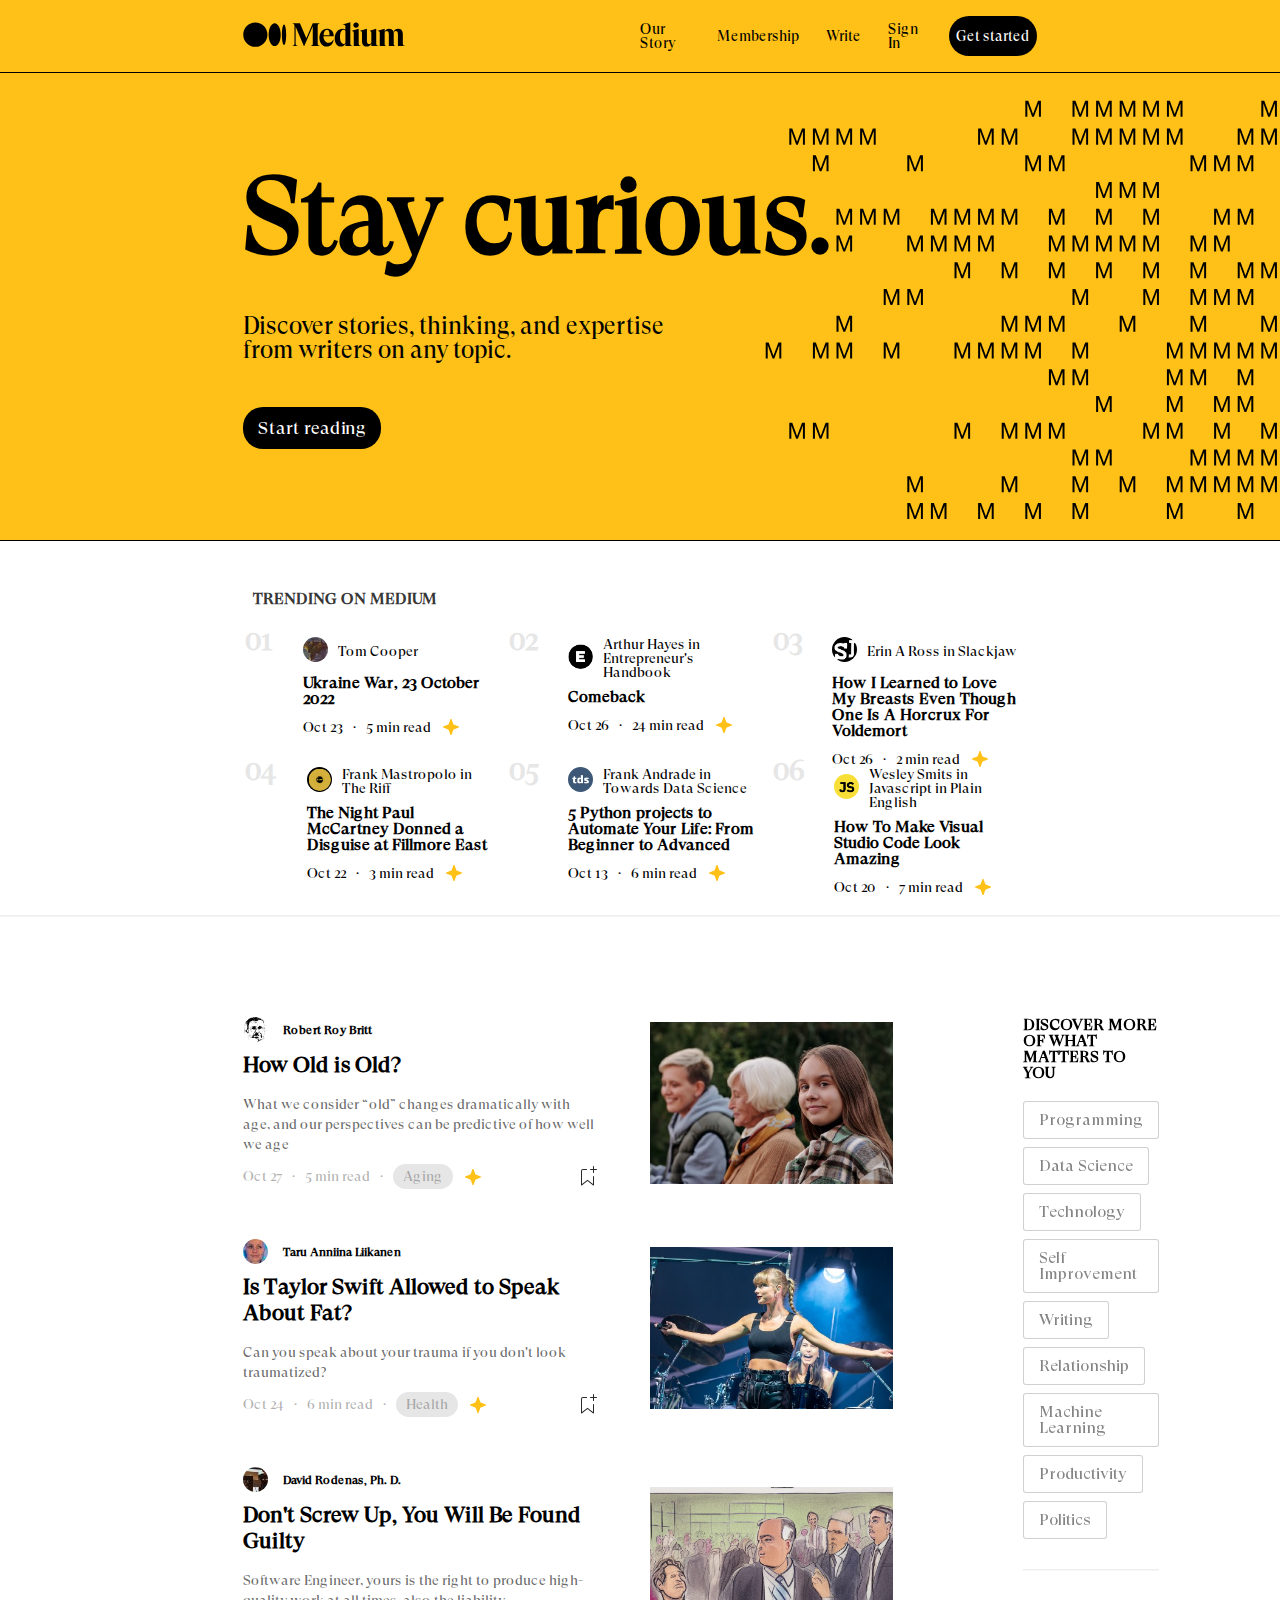
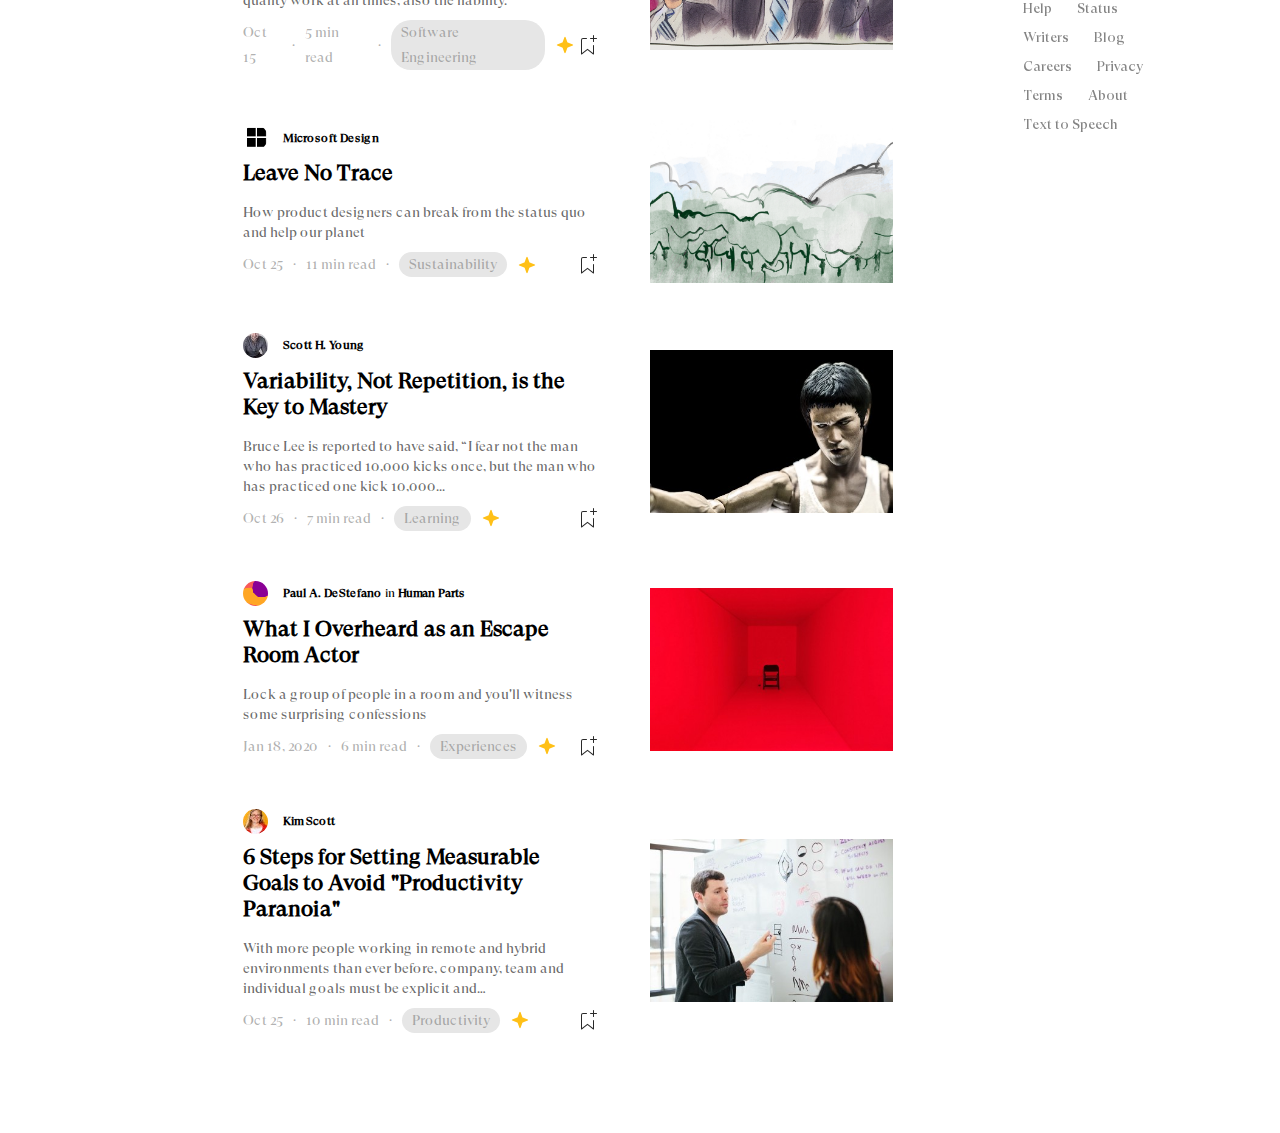
==== commit 6088e8b8: "m-part animated" ====
--- a/js automated version of the page/index.html
+++ b/js automated version of the page/index.html
@@ -33,7 +33,6 @@
                 <div class="start-reading_button">Start reading</div>
             </div>
             <div class="m-part" id="m-part">
-                <!-- ARTWORK con "M" ripetute -->
                 <svg xmlns="http://www.w3.org/2000/svg" viewBox="0 0 585 462" width="585" height="462"
                 preserveAspectRatio="xMidYMid meet"
                 style="width: 100%; height: 100%; transform: translate3d(0px, 0px, 0px); content-visibility: visible;">
--- a/js automated version of the page/style.css
+++ b/js automated version of the page/style.css
@@ -442,3 +442,7 @@
   color: rgba(59, 59, 59, 0.589);
   background-color: #7575759f;
 }
+
+#m-part svg > g > g g {
+  transition: opacity 100ms;
+}
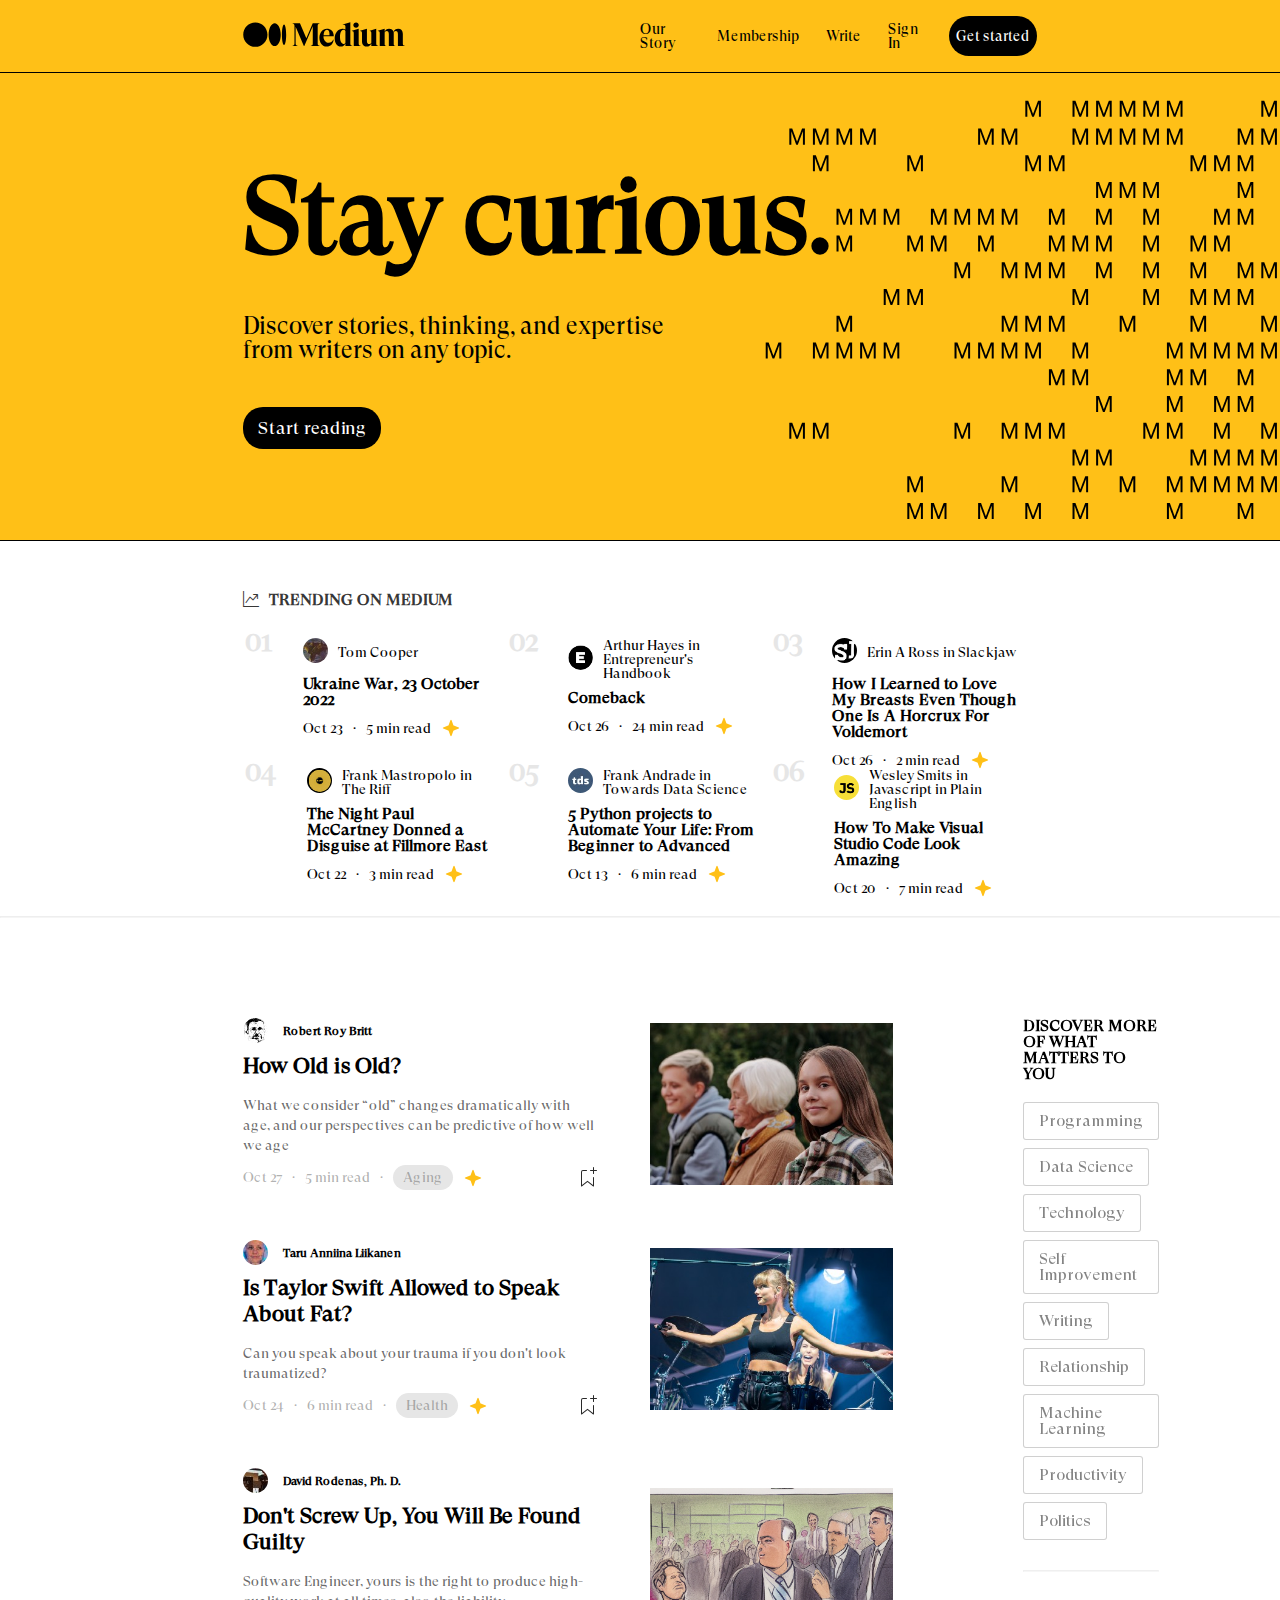
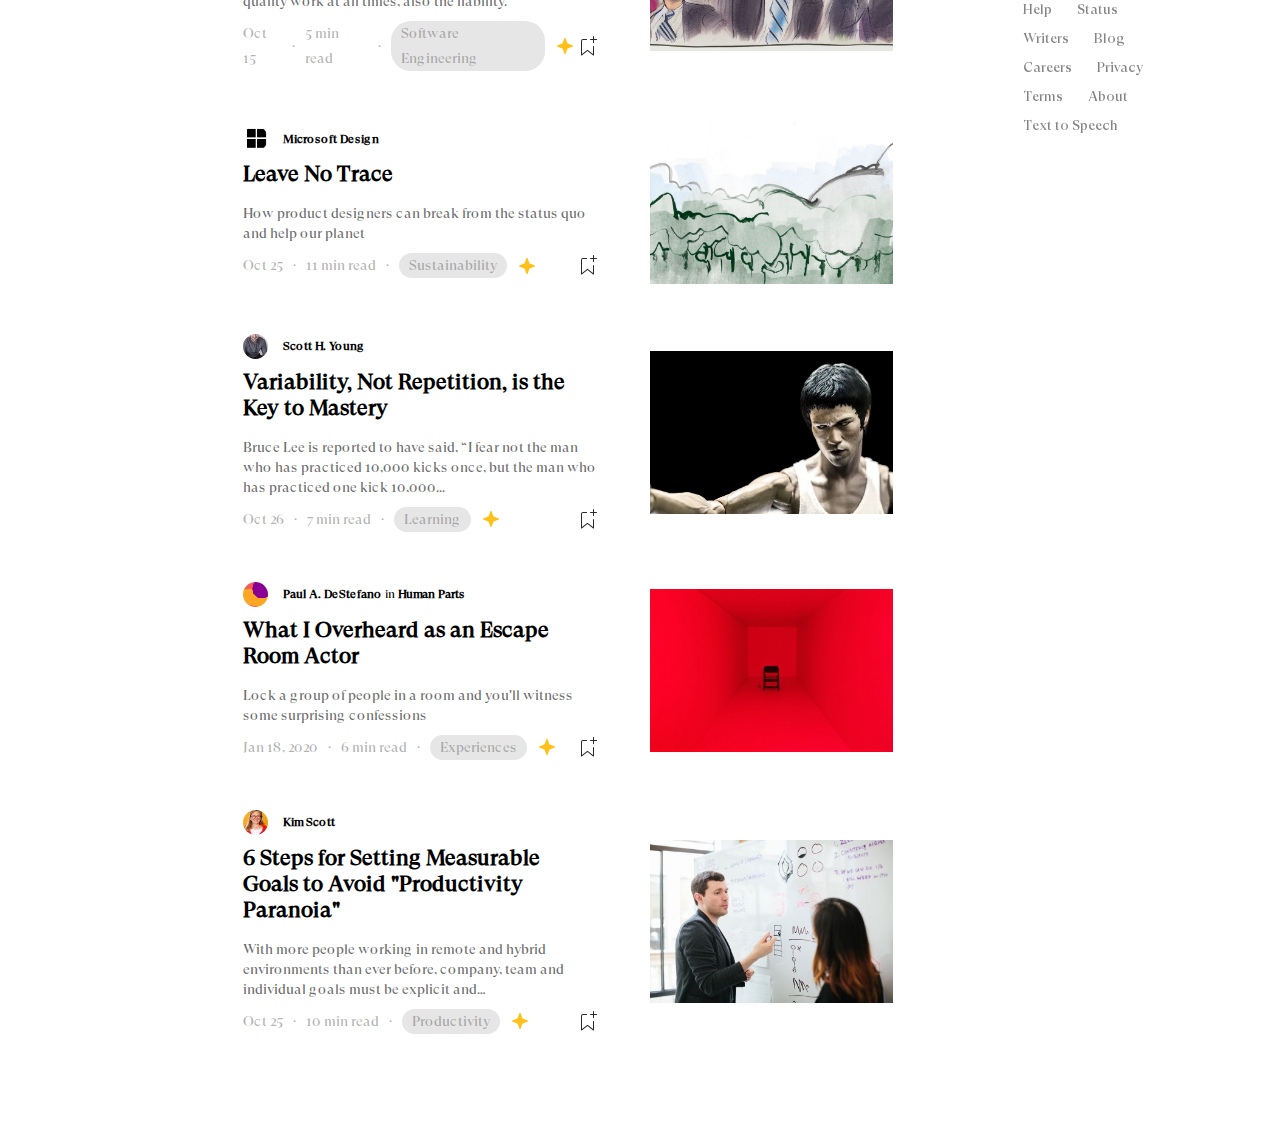
==== commit 71bce359: "join medium part added" ====
--- a/js automated version of the page/index.html
+++ b/js automated version of the page/index.html
@@ -6,5365 +6,5383 @@
     <link rel="stylesheet" href="./style.css">
 </head>
 <body>
-    <div class="header-and-hero_container">
-        <!-- HEADER PART -->
-        <header>
-            <div>
-                <div class="medium-logo_container">
-                    <img src="../assets/imgs/svg/logo.svg" alt="Medium Logo">
+    <div id="main-container">
+        <div class="header-and-hero_container">
+            <!-- HEADER PART -->
+            <header>
+                <div>
+                    <div class="medium-logo_container">
+                        <img src="../assets/imgs/svg/logo.svg" alt="Medium Logo">
+                    </div>
+                    <div class="header-links_container">
+                        <a href="#" class="header-links">Our Story</a>
+                        <a href="#" class="header-links">Membership</a>
+                        <a href="#" class="header-links">Write</a>
+                        <div class="header-links sign-in_button">Sign In</div>
+                        <div class="header-links get-started_button">Get started</div>
+                    </div>
                 </div>
-                <div class="header-links_container">
-                    <a href="#" class="header-links">Our Story</a>
-                    <a href="#" class="header-links">Membership</a>
-                    <a href="#" class="header-links">Write</a>
-                    <div class="header-links sign-in_button">Sign In</div>
-                    <div class="header-links get-started_button">Get started</div>
+            </header>
+
+            <div class="header-clone" ></div>
+
+            <!-- HERO PART -->
+            <section class="hero-section_container">
+                <div class="hero-section_text-area">
+                    <h1>Stay curious.</h1>
+                    <p>Discover stories, thinking, and expertise <br> from writers on any topic.</p>
+                    <div class="start-reading_button">Start reading</div>
                 </div>
-            </div>
-        </header>
-
-        <div class="header-clone" ></div>
-
-        <!-- HERO PART -->
-        <section class="hero-section_container">
-            <div class="hero-section_text-area">
-                <h1>Stay curious.</h1>
-                <p>Discover stories, thinking, and expertise <br> from writers on any topic.</p>
-                <div class="start-reading_button">Start reading</div>
-            </div>
-            <div class="m-part" id="m-part">
-                <svg xmlns="http://www.w3.org/2000/svg" viewBox="0 0 585 462" width="585" height="462"
-                preserveAspectRatio="xMidYMid meet"
-                style="width: 100%; height: 100%; transform: translate3d(0px, 0px, 0px); content-visibility: visible;">
-                <defs>
-                    <clipPath id="__lottie_element_3372">
-                        <rect width="585" height="462" x="0" y="0"></rect>
-                    </clipPath>
-                </defs>
-                <g clip-path="url(#__lottie_element_3372)">
-                    <g fill="rgb(0,0,0)" font-size="22" font-family="Shne" font-style="normal" font-weight="normal" aria-label=" M M M M M M M M M M M M M M
-                    M M M M M M M M M M M M M M M M M M M M M
-                M M M M M M M M M M M M M M M M M M M M M M M M M
+                <div class="m-part" id="m-part">
+                    <svg xmlns="http://www.w3.org/2000/svg" viewBox="0 0 585 462" width="585" height="462"
+                    preserveAspectRatio="xMidYMid meet"
+                    style="width: 100%; height: 100%; transform: translate3d(0px, 0px, 0px); content-visibility: visible;">
+                    <defs>
+                        <clipPath id="__lottie_element_3372">
+                            <rect width="585" height="462" x="0" y="0"></rect>
+                        </clipPath>
+                    </defs>
+                    <g clip-path="url(#__lottie_element_3372)">
+                        <g fill="rgb(0,0,0)" font-size="22" font-family="Shne" font-style="normal" font-weight="normal" aria-label=" M M M M M M M M M M M M M M
+                        M M M M M M M M M M M M M M M M M M M M M
+                    M M M M M M M M M M M M M M M M M M M M M M M M M
+                        M M M M M M M M M M M M
+                        M M M M M M M M M M M M M M M M M M M
+                        M M M M M M M M M M M M M M M M M M M M M
+                        M M M M M M M M M M M M M M
+                    M M M M M M M M M M M M M M M M M
+                    M M M M M M M M M M M M M M M M M M M
+                        M M M M M M M M M M M M M M M M M M M M M M M
                     M M M M M M M M M M M M
-                    M M M M M M M M M M M M M M M M M M M
-                    M M M M M M M M M M M M M M M M M M M M M
-                    M M M M M M M M M M M M M M
-                M M M M M M M M M M M M M M M M M
-                M M M M M M M M M M M M M M M M M M M
-                    M M M M M M M M M M M M M M M M M M M M M M M
-                M M M M M M M M M M M M
-                    M M M M M M M M M M M M
-                    M M M M M M M M M M M M M M M M M M M M M
-                    M M M M M M M M M M M
-                    M M M M M M M M M M M M M M M M M
-                    M M M M M M M M M M M M M M M M
-                " transform="matrix(1,0,0,1,291,232)" opacity="1" style="display: block;">
-                        <g stroke-linecap="butt" stroke-linejoin="round" stroke-miterlimit="4"
-                            transform="matrix(1,0,0,1,-33.238014221191406,-187.70428466796875)" opacity="0"
-                            style="display: inherit;">
-                            <g transform="scale(0.22,0.22)">
-                                <g style="display: none;"></g>
-                            </g>
-                        </g>
-                        <g stroke-linecap="butt" stroke-linejoin="round" stroke-miterlimit="4"
-                            transform="matrix(1,0,0,1,-28.6619930267334,-187.70428466796875)" opacity="0"
-                            style="display: inherit;">
-                            <g transform="scale(0.22,0.22)">
-                                <g transform="matrix(1,0,0,1,0,0)" opacity="1" style="display: block;">
-                                    <path
-                                        d=" M46.82899856567383,0 C46.82899856567383,0 68.98500061035156,-59.518001556396484 68.98500061035156,-59.518001556396484 C68.98500061035156,-59.518001556396484 68.98500061035156,0 68.98500061035156,0 C68.98500061035156,0 77.947998046875,0 77.947998046875,0 C77.947998046875,0 77.947998046875,-72.30799865722656 77.947998046875,-72.30799865722656 C77.947998046875,-72.30799865722656 65.15799713134766,-72.30799865722656 65.15799713134766,-72.30799865722656 C65.15799713134766,-72.30799865722656 43.10300064086914,-12.890999794006348 43.10300064086914,-12.890999794006348 C43.10300064086914,-12.890999794006348 21.14900016784668,-72.30799865722656 21.14900016784668,-72.30799865722656 C21.14900016784668,-72.30799865722656 7.955999851226807,-72.30799865722656 7.955999851226807,-72.30799865722656 C7.955999851226807,-72.30799865722656 7.955999851226807,0 7.955999851226807,0 C7.955999851226807,0 17.020000457763672,0 17.020000457763672,0 C17.020000457763672,0 17.020000457763672,-59.518001556396484 17.020000457763672,-59.518001556396484 C17.020000457763672,-59.518001556396484 39.07500076293945,0 39.07500076293945,0 C39.07500076293945,0 46.82899856567383,0 46.82899856567383,0z">
-                                    </path>
-                                    <g opacity="1" transform="matrix(1,0,0,1,0,0)"></g>
-                                </g>
-                            </g>
-                        </g>
-                        <g stroke-linecap="butt" stroke-linejoin="round" stroke-miterlimit="4"
-                            transform="matrix(1,0,0,1,-9.940010070800781,-187.70428466796875)" opacity="0"
-                            style="display: inherit;">
-                            <g transform="scale(0.22,0.22)">
-                                <g style="display: none;"></g>
-                            </g>
-                        </g>
-                        <g stroke-linecap="butt" stroke-linejoin="round" stroke-miterlimit="4"
-                            transform="matrix(1,0,0,1,-5.363988876342773,-187.70428466796875)" opacity="0"
-                            style="display: inherit;">
-                            <g transform="scale(0.22,0.22)">
-                                <g transform="matrix(1,0,0,1,0,0)" opacity="1" style="display: block;">
-                                    <path
-                                        d=" M46.82899856567383,0 C46.82899856567383,0 68.98500061035156,-59.518001556396484 68.98500061035156,-59.518001556396484 C68.98500061035156,-59.518001556396484 68.98500061035156,0 68.98500061035156,0 C68.98500061035156,0 77.947998046875,0 77.947998046875,0 C77.947998046875,0 77.947998046875,-72.30799865722656 77.947998046875,-72.30799865722656 C77.947998046875,-72.30799865722656 65.15799713134766,-72.30799865722656 65.15799713134766,-72.30799865722656 C65.15799713134766,-72.30799865722656 43.10300064086914,-12.890999794006348 43.10300064086914,-12.890999794006348 C43.10300064086914,-12.890999794006348 21.14900016784668,-72.30799865722656 21.14900016784668,-72.30799865722656 C21.14900016784668,-72.30799865722656 7.955999851226807,-72.30799865722656 7.955999851226807,-72.30799865722656 C7.955999851226807,-72.30799865722656 7.955999851226807,0 7.955999851226807,0 C7.955999851226807,0 17.020000457763672,0 17.020000457763672,0 C17.020000457763672,0 17.020000457763672,-59.518001556396484 17.020000457763672,-59.518001556396484 C17.020000457763672,-59.518001556396484 39.07500076293945,0 39.07500076293945,0 C39.07500076293945,0 46.82899856567383,0 46.82899856567383,0z">
-                                    </path>
-                                    <g opacity="1" transform="matrix(1,0,0,1,0,0)"></g>
-                                </g>
-                            </g>
-                        </g>
-                        <g stroke-linecap="butt" stroke-linejoin="round" stroke-miterlimit="4"
-                            transform="matrix(1,0,0,1,13.357994079589844,-187.70428466796875)" opacity="0"
-                            style="display: inherit;">
-                            <g transform="scale(0.22,0.22)">
-                                <g style="display: none;"></g>
-                            </g>
-                        </g>
-                        <g stroke-linecap="butt" stroke-linejoin="round" stroke-miterlimit="4"
-                            transform="matrix(1,0,0,1,17.93400001525879,-187.70428466796875)" opacity="0"
-                            style="display: inherit;">
-                            <g transform="scale(0.22,0.22)">
-                                <g transform="matrix(1,0,0,1,0,0)" opacity="1" style="display: block;">
-                                    <path
-                                        d=" M46.82899856567383,0 C46.82899856567383,0 68.98500061035156,-59.518001556396484 68.98500061035156,-59.518001556396484 C68.98500061035156,-59.518001556396484 68.98500061035156,0 68.98500061035156,0 C68.98500061035156,0 77.947998046875,0 77.947998046875,0 C77.947998046875,0 77.947998046875,-72.30799865722656 77.947998046875,-72.30799865722656 C77.947998046875,-72.30799865722656 65.15799713134766,-72.30799865722656 65.15799713134766,-72.30799865722656 C65.15799713134766,-72.30799865722656 43.10300064086914,-12.890999794006348 43.10300064086914,-12.890999794006348 C43.10300064086914,-12.890999794006348 21.14900016784668,-72.30799865722656 21.14900016784668,-72.30799865722656 C21.14900016784668,-72.30799865722656 7.955999851226807,-72.30799865722656 7.955999851226807,-72.30799865722656 C7.955999851226807,-72.30799865722656 7.955999851226807,0 7.955999851226807,0 C7.955999851226807,0 17.020000457763672,0 17.020000457763672,0 C17.020000457763672,0 17.020000457763672,-59.518001556396484 17.020000457763672,-59.518001556396484 C17.020000457763672,-59.518001556396484 39.07500076293945,0 39.07500076293945,0 C39.07500076293945,0 46.82899856567383,0 46.82899856567383,0z">
-                                    </path>
-                                    <g opacity="1" transform="matrix(1,0,0,1,0,0)"></g>
-                                </g>
-                            </g>
-                        </g>
-                        <g stroke-linecap="butt" stroke-linejoin="round" stroke-miterlimit="4"
-                            transform="matrix(1,0,0,1,36.65599822998047,-187.70428466796875)" opacity="0"
-                            style="display: inherit;">
-                            <g transform="scale(0.22,0.22)">
-                                <g style="display: none;"></g>
-                            </g>
-                        </g>
-                        <g stroke-linecap="butt" stroke-linejoin="round" stroke-miterlimit="4"
-                            transform="matrix(1,0,0,1,41.23198699951172,-187.70428466796875)" opacity="1"
-                            style="display: inherit;">
-                            <g transform="scale(0.22,0.22)">
-                                <g transform="matrix(1,0,0,1,0,0)" opacity="1" style="display: block;">
-                                    <path
-                                        d=" M46.82899856567383,0 C46.82899856567383,0 68.98500061035156,-59.518001556396484 68.98500061035156,-59.518001556396484 C68.98500061035156,-59.518001556396484 68.98500061035156,0 68.98500061035156,0 C68.98500061035156,0 77.947998046875,0 77.947998046875,0 C77.947998046875,0 77.947998046875,-72.30799865722656 77.947998046875,-72.30799865722656 C77.947998046875,-72.30799865722656 65.15799713134766,-72.30799865722656 65.15799713134766,-72.30799865722656 C65.15799713134766,-72.30799865722656 43.10300064086914,-12.890999794006348 43.10300064086914,-12.890999794006348 C43.10300064086914,-12.890999794006348 21.14900016784668,-72.30799865722656 21.14900016784668,-72.30799865722656 C21.14900016784668,-72.30799865722656 7.955999851226807,-72.30799865722656 7.955999851226807,-72.30799865722656 C7.955999851226807,-72.30799865722656 7.955999851226807,0 7.955999851226807,0 C7.955999851226807,0 17.020000457763672,0 17.020000457763672,0 C17.020000457763672,0 17.020000457763672,-59.518001556396484 17.020000457763672,-59.518001556396484 C17.020000457763672,-59.518001556396484 39.07500076293945,0 39.07500076293945,0 C39.07500076293945,0 46.82899856567383,0 46.82899856567383,0z">
-                                    </path>
-                                    <g opacity="1" transform="matrix(1,0,0,1,0,0)"></g>
-                                </g>
-                            </g>
-                        </g>
-                        <g stroke-linecap="butt" stroke-linejoin="round" stroke-miterlimit="4"
-                            transform="matrix(1,0,0,1,59.954002380371094,-187.70428466796875)" opacity="1"
-                            style="display: inherit;">
-                            <g transform="scale(0.22,0.22)">
-                                <g style="display: none;"></g>
-                            </g>
-                        </g>
-                        <g stroke-linecap="butt" stroke-linejoin="round" stroke-miterlimit="4"
-                            transform="matrix(1,0,0,1,64.52999114990234,-187.70428466796875)" opacity="0"
-                            style="display: inherit;">
-                            <g transform="scale(0.22,0.22)">
-                                <g transform="matrix(1,0,0,1,0,0)" opacity="1" style="display: block;">
-                                    <path
-                                        d=" M46.82899856567383,0 C46.82899856567383,0 68.98500061035156,-59.518001556396484 68.98500061035156,-59.518001556396484 C68.98500061035156,-59.518001556396484 68.98500061035156,0 68.98500061035156,0 C68.98500061035156,0 77.947998046875,0 77.947998046875,0 C77.947998046875,0 77.947998046875,-72.30799865722656 77.947998046875,-72.30799865722656 C77.947998046875,-72.30799865722656 65.15799713134766,-72.30799865722656 65.15799713134766,-72.30799865722656 C65.15799713134766,-72.30799865722656 43.10300064086914,-12.890999794006348 43.10300064086914,-12.890999794006348 C43.10300064086914,-12.890999794006348 21.14900016784668,-72.30799865722656 21.14900016784668,-72.30799865722656 C21.14900016784668,-72.30799865722656 7.955999851226807,-72.30799865722656 7.955999851226807,-72.30799865722656 C7.955999851226807,-72.30799865722656 7.955999851226807,0 7.955999851226807,0 C7.955999851226807,0 17.020000457763672,0 17.020000457763672,0 C17.020000457763672,0 17.020000457763672,-59.518001556396484 17.020000457763672,-59.518001556396484 C17.020000457763672,-59.518001556396484 39.07500076293945,0 39.07500076293945,0 C39.07500076293945,0 46.82899856567383,0 46.82899856567383,0z">
-                                    </path>
-                                    <g opacity="1" transform="matrix(1,0,0,1,0,0)"></g>
-                                </g>
-                            </g>
-                        </g>
-                        <g stroke-linecap="butt" stroke-linejoin="round" stroke-miterlimit="4"
-                            transform="matrix(1,0,0,1,83.25200653076172,-187.70428466796875)" opacity="0"
-                            style="display: inherit;">
-                            <g transform="scale(0.22,0.22)">
-                                <g style="display: none;"></g>
-                            </g>
-                        </g>
-                        <g stroke-linecap="butt" stroke-linejoin="round" stroke-miterlimit="4"
-                            transform="matrix(1,0,0,1,87.82799530029297,-187.70428466796875)" opacity="1"
-                            style="display: inherit;">
-                            <g transform="scale(0.22,0.22)">
-                                <g transform="matrix(1,0,0,1,0,0)" opacity="1" style="display: block;">
-                                    <path
-                                        d=" M46.82899856567383,0 C46.82899856567383,0 68.98500061035156,-59.518001556396484 68.98500061035156,-59.518001556396484 C68.98500061035156,-59.518001556396484 68.98500061035156,0 68.98500061035156,0 C68.98500061035156,0 77.947998046875,0 77.947998046875,0 C77.947998046875,0 77.947998046875,-72.30799865722656 77.947998046875,-72.30799865722656 C77.947998046875,-72.30799865722656 65.15799713134766,-72.30799865722656 65.15799713134766,-72.30799865722656 C65.15799713134766,-72.30799865722656 43.10300064086914,-12.890999794006348 43.10300064086914,-12.890999794006348 C43.10300064086914,-12.890999794006348 21.14900016784668,-72.30799865722656 21.14900016784668,-72.30799865722656 C21.14900016784668,-72.30799865722656 7.955999851226807,-72.30799865722656 7.955999851226807,-72.30799865722656 C7.955999851226807,-72.30799865722656 7.955999851226807,0 7.955999851226807,0 C7.955999851226807,0 17.020000457763672,0 17.020000457763672,0 C17.020000457763672,0 17.020000457763672,-59.518001556396484 17.020000457763672,-59.518001556396484 C17.020000457763672,-59.518001556396484 39.07500076293945,0 39.07500076293945,0 C39.07500076293945,0 46.82899856567383,0 46.82899856567383,0z">
-                                    </path>
-                                    <g opacity="1" transform="matrix(1,0,0,1,0,0)"></g>
-                                </g>
-                            </g>
-                        </g>
-                        <g stroke-linecap="butt" stroke-linejoin="round" stroke-miterlimit="4"
-                            transform="matrix(1,0,0,1,106.54999542236328,-187.70428466796875)" opacity="1"
-                            style="display: inherit;">
-                            <g transform="scale(0.22,0.22)">
-                                <g style="display: none;"></g>
-                            </g>
-                        </g>
-                        <g stroke-linecap="butt" stroke-linejoin="round" stroke-miterlimit="4"
-                            transform="matrix(1,0,0,1,111.1259994506836,-187.70428466796875)" opacity="1"
-                            style="display: inherit;">
-                            <g transform="scale(0.22,0.22)">
-                                <g transform="matrix(1,0,0,1,0,0)" opacity="1" style="display: block;">
-                                    <path
-                                        d=" M46.82899856567383,0 C46.82899856567383,0 68.98500061035156,-59.518001556396484 68.98500061035156,-59.518001556396484 C68.98500061035156,-59.518001556396484 68.98500061035156,0 68.98500061035156,0 C68.98500061035156,0 77.947998046875,0 77.947998046875,0 C77.947998046875,0 77.947998046875,-72.30799865722656 77.947998046875,-72.30799865722656 C77.947998046875,-72.30799865722656 65.15799713134766,-72.30799865722656 65.15799713134766,-72.30799865722656 C65.15799713134766,-72.30799865722656 43.10300064086914,-12.890999794006348 43.10300064086914,-12.890999794006348 C43.10300064086914,-12.890999794006348 21.14900016784668,-72.30799865722656 21.14900016784668,-72.30799865722656 C21.14900016784668,-72.30799865722656 7.955999851226807,-72.30799865722656 7.955999851226807,-72.30799865722656 C7.955999851226807,-72.30799865722656 7.955999851226807,0 7.955999851226807,0 C7.955999851226807,0 17.020000457763672,0 17.020000457763672,0 C17.020000457763672,0 17.020000457763672,-59.518001556396484 17.020000457763672,-59.518001556396484 C17.020000457763672,-59.518001556396484 39.07500076293945,0 39.07500076293945,0 C39.07500076293945,0 46.82899856567383,0 46.82899856567383,0z">
-                                    </path>
-                                    <g opacity="1" transform="matrix(1,0,0,1,0,0)"></g>
-                                </g>
-                            </g>
-                        </g>
-                        <g stroke-linecap="butt" stroke-linejoin="round" stroke-miterlimit="4"
-                            transform="matrix(1,0,0,1,129.84800720214844,-187.70428466796875)" opacity="0"
-                            style="display: inherit;">
-                            <g transform="scale(0.22,0.22)">
-                                <g style="display: none;"></g>
-                            </g>
-                        </g>
-                        <g stroke-linecap="butt" stroke-linejoin="round" stroke-miterlimit="4"
-                            transform="matrix(1,0,0,1,134.42401123046875,-187.70428466796875)" opacity="1"
-                            style="display: inherit;">
-                            <g transform="scale(0.22,0.22)">
-                                <g transform="matrix(1,0,0,1,0,0)" opacity="1" style="display: block;">
-                                    <path
-                                        d=" M46.82899856567383,0 C46.82899856567383,0 68.98500061035156,-59.518001556396484 68.98500061035156,-59.518001556396484 C68.98500061035156,-59.518001556396484 68.98500061035156,0 68.98500061035156,0 C68.98500061035156,0 77.947998046875,0 77.947998046875,0 C77.947998046875,0 77.947998046875,-72.30799865722656 77.947998046875,-72.30799865722656 C77.947998046875,-72.30799865722656 65.15799713134766,-72.30799865722656 65.15799713134766,-72.30799865722656 C65.15799713134766,-72.30799865722656 43.10300064086914,-12.890999794006348 43.10300064086914,-12.890999794006348 C43.10300064086914,-12.890999794006348 21.14900016784668,-72.30799865722656 21.14900016784668,-72.30799865722656 C21.14900016784668,-72.30799865722656 7.955999851226807,-72.30799865722656 7.955999851226807,-72.30799865722656 C7.955999851226807,-72.30799865722656 7.955999851226807,0 7.955999851226807,0 C7.955999851226807,0 17.020000457763672,0 17.020000457763672,0 C17.020000457763672,0 17.020000457763672,-59.518001556396484 17.020000457763672,-59.518001556396484 C17.020000457763672,-59.518001556396484 39.07500076293945,0 39.07500076293945,0 C39.07500076293945,0 46.82899856567383,0 46.82899856567383,0z">
-                                    </path>
-                                    <g opacity="1" transform="matrix(1,0,0,1,0,0)"></g>
-                                </g>
-                            </g>
-                        </g>
-                        <g stroke-linecap="butt" stroke-linejoin="round" stroke-miterlimit="4"
-                            transform="matrix(1,0,0,1,153.14599609375,-187.70428466796875)" opacity="1"
-                            style="display: inherit;">
-                            <g transform="scale(0.22,0.22)">
-                                <g style="display: none;"></g>
-                            </g>
-                        </g>
-                        <g stroke-linecap="butt" stroke-linejoin="round" stroke-miterlimit="4"
-                            transform="matrix(1,0,0,1,157.72198486328125,-187.70428466796875)" opacity="1"
-                            style="display: inherit;">
-                            <g transform="scale(0.22,0.22)">
-                                <g transform="matrix(1,0,0,1,0,0)" opacity="1" style="display: block;">
-                                    <path
-                                        d=" M46.82899856567383,0 C46.82899856567383,0 68.98500061035156,-59.518001556396484 68.98500061035156,-59.518001556396484 C68.98500061035156,-59.518001556396484 68.98500061035156,0 68.98500061035156,0 C68.98500061035156,0 77.947998046875,0 77.947998046875,0 C77.947998046875,0 77.947998046875,-72.30799865722656 77.947998046875,-72.30799865722656 C77.947998046875,-72.30799865722656 65.15799713134766,-72.30799865722656 65.15799713134766,-72.30799865722656 C65.15799713134766,-72.30799865722656 43.10300064086914,-12.890999794006348 43.10300064086914,-12.890999794006348 C43.10300064086914,-12.890999794006348 21.14900016784668,-72.30799865722656 21.14900016784668,-72.30799865722656 C21.14900016784668,-72.30799865722656 7.955999851226807,-72.30799865722656 7.955999851226807,-72.30799865722656 C7.955999851226807,-72.30799865722656 7.955999851226807,0 7.955999851226807,0 C7.955999851226807,0 17.020000457763672,0 17.020000457763672,0 C17.020000457763672,0 17.020000457763672,-59.518001556396484 17.020000457763672,-59.518001556396484 C17.020000457763672,-59.518001556396484 39.07500076293945,0 39.07500076293945,0 C39.07500076293945,0 46.82899856567383,0 46.82899856567383,0z">
-                                    </path>
-                                    <g opacity="1" transform="matrix(1,0,0,1,0,0)"></g>
-                                </g>
-                            </g>
-                        </g>
-                        <g stroke-linecap="butt" stroke-linejoin="round" stroke-miterlimit="4"
-                            transform="matrix(1,0,0,1,176.44398498535156,-187.70428466796875)" opacity="1"
-                            style="display: inherit;">
-                            <g transform="scale(0.22,0.22)">
-                                <g style="display: none;"></g>
-                            </g>
-                        </g>
-                        <g stroke-linecap="butt" stroke-linejoin="round" stroke-miterlimit="4"
-                            transform="matrix(1,0,0,1,181.01998901367188,-187.70428466796875)" opacity="1"
-                            style="display: inherit;">
-                            <g transform="scale(0.22,0.22)">
-                                <g transform="matrix(1,0,0,1,0,0)" opacity="1" style="display: block;">
-                                    <path
-                                        d=" M46.82899856567383,0 C46.82899856567383,0 68.98500061035156,-59.518001556396484 68.98500061035156,-59.518001556396484 C68.98500061035156,-59.518001556396484 68.98500061035156,0 68.98500061035156,0 C68.98500061035156,0 77.947998046875,0 77.947998046875,0 C77.947998046875,0 77.947998046875,-72.30799865722656 77.947998046875,-72.30799865722656 C77.947998046875,-72.30799865722656 65.15799713134766,-72.30799865722656 65.15799713134766,-72.30799865722656 C65.15799713134766,-72.30799865722656 43.10300064086914,-12.890999794006348 43.10300064086914,-12.890999794006348 C43.10300064086914,-12.890999794006348 21.14900016784668,-72.30799865722656 21.14900016784668,-72.30799865722656 C21.14900016784668,-72.30799865722656 7.955999851226807,-72.30799865722656 7.955999851226807,-72.30799865722656 C7.955999851226807,-72.30799865722656 7.955999851226807,0 7.955999851226807,0 C7.955999851226807,0 17.020000457763672,0 17.020000457763672,0 C17.020000457763672,0 17.020000457763672,-59.518001556396484 17.020000457763672,-59.518001556396484 C17.020000457763672,-59.518001556396484 39.07500076293945,0 39.07500076293945,0 C39.07500076293945,0 46.82899856567383,0 46.82899856567383,0z">
-                                    </path>
-                                    <g opacity="1" transform="matrix(1,0,0,1,0,0)"></g>
-                                </g>
-                            </g>
-                        </g>
-                        <g stroke-linecap="butt" stroke-linejoin="round" stroke-miterlimit="4"
-                            transform="matrix(1,0,0,1,199.7419891357422,-187.70428466796875)" opacity="0"
-                            style="display: inherit;">
-                            <g transform="scale(0.22,0.22)">
-                                <g style="display: none;"></g>
-                            </g>
-                        </g>
-                        <g stroke-linecap="butt" stroke-linejoin="round" stroke-miterlimit="4"
-                            transform="matrix(1,0,0,1,204.3179931640625,-187.70428466796875)" opacity="0"
-                            style="display: inherit;">
-                            <g transform="scale(0.22,0.22)">
-                                <g transform="matrix(1,0,0,1,0,0)" opacity="1" style="display: block;">
-                                    <path
-                                        d=" M46.82899856567383,0 C46.82899856567383,0 68.98500061035156,-59.518001556396484 68.98500061035156,-59.518001556396484 C68.98500061035156,-59.518001556396484 68.98500061035156,0 68.98500061035156,0 C68.98500061035156,0 77.947998046875,0 77.947998046875,0 C77.947998046875,0 77.947998046875,-72.30799865722656 77.947998046875,-72.30799865722656 C77.947998046875,-72.30799865722656 65.15799713134766,-72.30799865722656 65.15799713134766,-72.30799865722656 C65.15799713134766,-72.30799865722656 43.10300064086914,-12.890999794006348 43.10300064086914,-12.890999794006348 C43.10300064086914,-12.890999794006348 21.14900016784668,-72.30799865722656 21.14900016784668,-72.30799865722656 C21.14900016784668,-72.30799865722656 7.955999851226807,-72.30799865722656 7.955999851226807,-72.30799865722656 C7.955999851226807,-72.30799865722656 7.955999851226807,0 7.955999851226807,0 C7.955999851226807,0 17.020000457763672,0 17.020000457763672,0 C17.020000457763672,0 17.020000457763672,-59.518001556396484 17.020000457763672,-59.518001556396484 C17.020000457763672,-59.518001556396484 39.07500076293945,0 39.07500076293945,0 C39.07500076293945,0 46.82899856567383,0 46.82899856567383,0z">
-                                    </path>
-                                    <g opacity="1" transform="matrix(1,0,0,1,0,0)"></g>
-                                </g>
-                            </g>
-                        </g>
-                        <g stroke-linecap="butt" stroke-linejoin="round" stroke-miterlimit="4"
-                            transform="matrix(1,0,0,1,223.0399932861328,-187.70428466796875)" opacity="0"
-                            style="display: inherit;">
-                            <g transform="scale(0.22,0.22)">
-                                <g style="display: none;"></g>
-                            </g>
-                        </g>
-                        <g stroke-linecap="butt" stroke-linejoin="round" stroke-miterlimit="4"
-                            transform="matrix(1,0,0,1,227.61599731445312,-187.70428466796875)" opacity="0"
-                            style="display: inherit;">
-                            <g transform="scale(0.22,0.22)">
-                                <g transform="matrix(1,0,0,1,0,0)" opacity="1" style="display: block;">
-                                    <path
-                                        d=" M46.82899856567383,0 C46.82899856567383,0 68.98500061035156,-59.518001556396484 68.98500061035156,-59.518001556396484 C68.98500061035156,-59.518001556396484 68.98500061035156,0 68.98500061035156,0 C68.98500061035156,0 77.947998046875,0 77.947998046875,0 C77.947998046875,0 77.947998046875,-72.30799865722656 77.947998046875,-72.30799865722656 C77.947998046875,-72.30799865722656 65.15799713134766,-72.30799865722656 65.15799713134766,-72.30799865722656 C65.15799713134766,-72.30799865722656 43.10300064086914,-12.890999794006348 43.10300064086914,-12.890999794006348 C43.10300064086914,-12.890999794006348 21.14900016784668,-72.30799865722656 21.14900016784668,-72.30799865722656 C21.14900016784668,-72.30799865722656 7.955999851226807,-72.30799865722656 7.955999851226807,-72.30799865722656 C7.955999851226807,-72.30799865722656 7.955999851226807,0 7.955999851226807,0 C7.955999851226807,0 17.020000457763672,0 17.020000457763672,0 C17.020000457763672,0 17.020000457763672,-59.518001556396484 17.020000457763672,-59.518001556396484 C17.020000457763672,-59.518001556396484 39.07500076293945,0 39.07500076293945,0 C39.07500076293945,0 46.82899856567383,0 46.82899856567383,0z">
-                                    </path>
-                                    <g opacity="1" transform="matrix(1,0,0,1,0,0)"></g>
-                                </g>
-                            </g>
-                        </g>
-                        <g stroke-linecap="butt" stroke-linejoin="round" stroke-miterlimit="4"
-                            transform="matrix(1,0,0,1,246.33799743652344,-187.70428466796875)" opacity="1"
-                            style="display: inherit;">
-                            <g transform="scale(0.22,0.22)">
-                                <g style="display: none;"></g>
-                            </g>
-                        </g>
-                        <g stroke-linecap="butt" stroke-linejoin="round" stroke-miterlimit="4"
-                            transform="matrix(1,0,0,1,250.9139862060547,-187.70428466796875)" opacity="0"
-                            style="display: inherit;">
-                            <g transform="scale(0.22,0.22)">
-                                <g transform="matrix(1,0,0,1,0,0)" opacity="1" style="display: block;">
-                                    <path
-                                        d=" M46.82899856567383,0 C46.82899856567383,0 68.98500061035156,-59.518001556396484 68.98500061035156,-59.518001556396484 C68.98500061035156,-59.518001556396484 68.98500061035156,0 68.98500061035156,0 C68.98500061035156,0 77.947998046875,0 77.947998046875,0 C77.947998046875,0 77.947998046875,-72.30799865722656 77.947998046875,-72.30799865722656 C77.947998046875,-72.30799865722656 65.15799713134766,-72.30799865722656 65.15799713134766,-72.30799865722656 C65.15799713134766,-72.30799865722656 43.10300064086914,-12.890999794006348 43.10300064086914,-12.890999794006348 C43.10300064086914,-12.890999794006348 21.14900016784668,-72.30799865722656 21.14900016784668,-72.30799865722656 C21.14900016784668,-72.30799865722656 7.955999851226807,-72.30799865722656 7.955999851226807,-72.30799865722656 C7.955999851226807,-72.30799865722656 7.955999851226807,0 7.955999851226807,0 C7.955999851226807,0 17.020000457763672,0 17.020000457763672,0 C17.020000457763672,0 17.020000457763672,-59.518001556396484 17.020000457763672,-59.518001556396484 C17.020000457763672,-59.518001556396484 39.07500076293945,0 39.07500076293945,0 C39.07500076293945,0 46.82899856567383,0 46.82899856567383,0z">
-                                    </path>
-                                    <g opacity="1" transform="matrix(1,0,0,1,0,0)"></g>
-                                </g>
-                            </g>
-                        </g>
-                        <g stroke-linecap="butt" stroke-linejoin="round" stroke-miterlimit="4"
-                            transform="matrix(1,0,0,1,269.6360168457031,-187.70428466796875)" opacity="0"
-                            style="display: inherit;">
-                            <g transform="scale(0.22,0.22)">
-                                <g style="display: none;"></g>
-                            </g>
-                        </g>
-                        <g stroke-linecap="butt" stroke-linejoin="round" stroke-miterlimit="4"
-                            transform="matrix(1,0,0,1,274.2120056152344,-187.70428466796875)" opacity="1"
-                            style="display: inherit;">
-                            <g transform="scale(0.22,0.22)">
-                                <g transform="matrix(1,0,0,1,0,0)" opacity="1" style="display: block;">
-                                    <path
-                                        d=" M46.82899856567383,0 C46.82899856567383,0 68.98500061035156,-59.518001556396484 68.98500061035156,-59.518001556396484 C68.98500061035156,-59.518001556396484 68.98500061035156,0 68.98500061035156,0 C68.98500061035156,0 77.947998046875,0 77.947998046875,0 C77.947998046875,0 77.947998046875,-72.30799865722656 77.947998046875,-72.30799865722656 C77.947998046875,-72.30799865722656 65.15799713134766,-72.30799865722656 65.15799713134766,-72.30799865722656 C65.15799713134766,-72.30799865722656 43.10300064086914,-12.890999794006348 43.10300064086914,-12.890999794006348 C43.10300064086914,-12.890999794006348 21.14900016784668,-72.30799865722656 21.14900016784668,-72.30799865722656 C21.14900016784668,-72.30799865722656 7.955999851226807,-72.30799865722656 7.955999851226807,-72.30799865722656 C7.955999851226807,-72.30799865722656 7.955999851226807,0 7.955999851226807,0 C7.955999851226807,0 17.020000457763672,0 17.020000457763672,0 C17.020000457763672,0 17.020000457763672,-59.518001556396484 17.020000457763672,-59.518001556396484 C17.020000457763672,-59.518001556396484 39.07500076293945,0 39.07500076293945,0 C39.07500076293945,0 46.82899856567383,0 46.82899856567383,0z">
-                                    </path>
-                                    <g opacity="1" transform="matrix(1,0,0,1,0,0)"></g>
-                                </g>
-                            </g>
-                        </g>
-                        <g stroke-linecap="butt" stroke-linejoin="round" stroke-miterlimit="4" style="display: inherit;">
-                            <g transform="scale(0.22,0.22)">
-                                <g style="display: none;"></g>
-                            </g>
-                        </g>
-                        <g stroke-linecap="butt" stroke-linejoin="round" stroke-miterlimit="4"
-                            transform="matrix(1,0,0,1,-196.3240203857422,-160.30429077148438)" opacity="1"
-                            style="display: inherit;">
-                            <g transform="scale(0.22,0.22)">
-                                <g style="display: none;"></g>
-                            </g>
-                        </g>
-                        <g stroke-linecap="butt" stroke-linejoin="round" stroke-miterlimit="4"
-                            transform="matrix(1,0,0,1,-191.7480010986328,-160.30429077148438)" opacity="1"
-                            style="display: inherit;">
-                            <g transform="scale(0.22,0.22)">
-                                <g transform="matrix(1,0,0,1,0,0)" opacity="1" style="display: block;">
-                                    <path
-                                        d=" M46.82899856567383,0 C46.82899856567383,0 68.98500061035156,-59.518001556396484 68.98500061035156,-59.518001556396484 C68.98500061035156,-59.518001556396484 68.98500061035156,0 68.98500061035156,0 C68.98500061035156,0 77.947998046875,0 77.947998046875,0 C77.947998046875,0 77.947998046875,-72.30799865722656 77.947998046875,-72.30799865722656 C77.947998046875,-72.30799865722656 65.15799713134766,-72.30799865722656 65.15799713134766,-72.30799865722656 C65.15799713134766,-72.30799865722656 43.10300064086914,-12.890999794006348 43.10300064086914,-12.890999794006348 C43.10300064086914,-12.890999794006348 21.14900016784668,-72.30799865722656 21.14900016784668,-72.30799865722656 C21.14900016784668,-72.30799865722656 7.955999851226807,-72.30799865722656 7.955999851226807,-72.30799865722656 C7.955999851226807,-72.30799865722656 7.955999851226807,0 7.955999851226807,0 C7.955999851226807,0 17.020000457763672,0 17.020000457763672,0 C17.020000457763672,0 17.020000457763672,-59.518001556396484 17.020000457763672,-59.518001556396484 C17.020000457763672,-59.518001556396484 39.07500076293945,0 39.07500076293945,0 C39.07500076293945,0 46.82899856567383,0 46.82899856567383,0z">
-                                    </path>
-                                    <g opacity="1" transform="matrix(1,0,0,1,0,0)"></g>
-                                </g>
-                            </g>
-                        </g>
-                        <g stroke-linecap="butt" stroke-linejoin="round" stroke-miterlimit="4"
-                            transform="matrix(1,0,0,1,-173.02601623535156,-160.30429077148438)" opacity="1"
-                            style="display: inherit;">
-                            <g transform="scale(0.22,0.22)">
-                                <g style="display: none;"></g>
-                            </g>
-                        </g>
-                        <g stroke-linecap="butt" stroke-linejoin="round" stroke-miterlimit="4"
-                            transform="matrix(1,0,0,1,-168.4499969482422,-160.30429077148438)" opacity="1"
-                            style="display: inherit;">
-                            <g transform="scale(0.22,0.22)">
-                                <g transform="matrix(1,0,0,1,0,0)" opacity="1" style="display: block;">
-                                    <path
-                                        d=" M46.82899856567383,0 C46.82899856567383,0 68.98500061035156,-59.518001556396484 68.98500061035156,-59.518001556396484 C68.98500061035156,-59.518001556396484 68.98500061035156,0 68.98500061035156,0 C68.98500061035156,0 77.947998046875,0 77.947998046875,0 C77.947998046875,0 77.947998046875,-72.30799865722656 77.947998046875,-72.30799865722656 C77.947998046875,-72.30799865722656 65.15799713134766,-72.30799865722656 65.15799713134766,-72.30799865722656 C65.15799713134766,-72.30799865722656 43.10300064086914,-12.890999794006348 43.10300064086914,-12.890999794006348 C43.10300064086914,-12.890999794006348 21.14900016784668,-72.30799865722656 21.14900016784668,-72.30799865722656 C21.14900016784668,-72.30799865722656 7.955999851226807,-72.30799865722656 7.955999851226807,-72.30799865722656 C7.955999851226807,-72.30799865722656 7.955999851226807,0 7.955999851226807,0 C7.955999851226807,0 17.020000457763672,0 17.020000457763672,0 C17.020000457763672,0 17.020000457763672,-59.518001556396484 17.020000457763672,-59.518001556396484 C17.020000457763672,-59.518001556396484 39.07500076293945,0 39.07500076293945,0 C39.07500076293945,0 46.82899856567383,0 46.82899856567383,0z">
-                                    </path>
-                                    <g opacity="1" transform="matrix(1,0,0,1,0,0)"></g>
-                                </g>
-                            </g>
-                        </g>
-                        <g stroke-linecap="butt" stroke-linejoin="round" stroke-miterlimit="4"
-                            transform="matrix(1,0,0,1,-149.72801208496094,-160.30429077148438)" opacity="0"
-                            style="display: inherit;">
-                            <g transform="scale(0.22,0.22)">
-                                <g style="display: none;"></g>
-                            </g>
-                        </g>
-                        <g stroke-linecap="butt" stroke-linejoin="round" stroke-miterlimit="4"
-                            transform="matrix(1,0,0,1,-145.15200805664062,-160.30429077148438)" opacity="1"
-                            style="display: inherit;">
-                            <g transform="scale(0.22,0.22)">
-                                <g transform="matrix(1,0,0,1,0,0)" opacity="1" style="display: block;">
-                                    <path
-                                        d=" M46.82899856567383,0 C46.82899856567383,0 68.98500061035156,-59.518001556396484 68.98500061035156,-59.518001556396484 C68.98500061035156,-59.518001556396484 68.98500061035156,0 68.98500061035156,0 C68.98500061035156,0 77.947998046875,0 77.947998046875,0 C77.947998046875,0 77.947998046875,-72.30799865722656 77.947998046875,-72.30799865722656 C77.947998046875,-72.30799865722656 65.15799713134766,-72.30799865722656 65.15799713134766,-72.30799865722656 C65.15799713134766,-72.30799865722656 43.10300064086914,-12.890999794006348 43.10300064086914,-12.890999794006348 C43.10300064086914,-12.890999794006348 21.14900016784668,-72.30799865722656 21.14900016784668,-72.30799865722656 C21.14900016784668,-72.30799865722656 7.955999851226807,-72.30799865722656 7.955999851226807,-72.30799865722656 C7.955999851226807,-72.30799865722656 7.955999851226807,0 7.955999851226807,0 C7.955999851226807,0 17.020000457763672,0 17.020000457763672,0 C17.020000457763672,0 17.020000457763672,-59.518001556396484 17.020000457763672,-59.518001556396484 C17.020000457763672,-59.518001556396484 39.07500076293945,0 39.07500076293945,0 C39.07500076293945,0 46.82899856567383,0 46.82899856567383,0z">
-                                    </path>
-                                    <g opacity="1" transform="matrix(1,0,0,1,0,0)"></g>
-                                </g>
-                            </g>
-                        </g>
-                        <g stroke-linecap="butt" stroke-linejoin="round" stroke-miterlimit="4"
-                            transform="matrix(1,0,0,1,-126.43000793457031,-160.30429077148438)" opacity="0"
-                            style="display: inherit;">
-                            <g transform="scale(0.22,0.22)">
-                                <g style="display: none;"></g>
-                            </g>
-                        </g>
-                        <g stroke-linecap="butt" stroke-linejoin="round" stroke-miterlimit="4"
-                            transform="matrix(1,0,0,1,-121.85401916503906,-160.30429077148438)" opacity="1"
-                            style="display: inherit;">
-                            <g transform="scale(0.22,0.22)">
-                                <g transform="matrix(1,0,0,1,0,0)" opacity="1" style="display: block;">
-                                    <path
-                                        d=" M46.82899856567383,0 C46.82899856567383,0 68.98500061035156,-59.518001556396484 68.98500061035156,-59.518001556396484 C68.98500061035156,-59.518001556396484 68.98500061035156,0 68.98500061035156,0 C68.98500061035156,0 77.947998046875,0 77.947998046875,0 C77.947998046875,0 77.947998046875,-72.30799865722656 77.947998046875,-72.30799865722656 C77.947998046875,-72.30799865722656 65.15799713134766,-72.30799865722656 65.15799713134766,-72.30799865722656 C65.15799713134766,-72.30799865722656 43.10300064086914,-12.890999794006348 43.10300064086914,-12.890999794006348 C43.10300064086914,-12.890999794006348 21.14900016784668,-72.30799865722656 21.14900016784668,-72.30799865722656 C21.14900016784668,-72.30799865722656 7.955999851226807,-72.30799865722656 7.955999851226807,-72.30799865722656 C7.955999851226807,-72.30799865722656 7.955999851226807,0 7.955999851226807,0 C7.955999851226807,0 17.020000457763672,0 17.020000457763672,0 C17.020000457763672,0 17.020000457763672,-59.518001556396484 17.020000457763672,-59.518001556396484 C17.020000457763672,-59.518001556396484 39.07500076293945,0 39.07500076293945,0 C39.07500076293945,0 46.82899856567383,0 46.82899856567383,0z">
-                                    </path>
-                                    <g opacity="1" transform="matrix(1,0,0,1,0,0)"></g>
-                                </g>
-                            </g>
-                        </g>
-                        <g stroke-linecap="butt" stroke-linejoin="round" stroke-miterlimit="4"
-                            transform="matrix(1,0,0,1,-103.13199615478516,-160.30429077148438)" opacity="0"
-                            style="display: inherit;">
-                            <g transform="scale(0.22,0.22)">
-                                <g style="display: none;"></g>
-                            </g>
-                        </g>
-                        <g stroke-linecap="butt" stroke-linejoin="round" stroke-miterlimit="4"
-                            transform="matrix(1,0,0,1,-98.5560073852539,-160.30429077148438)" opacity="0"
-                            style="display: inherit;">
-                            <g transform="scale(0.22,0.22)">
-                                <g transform="matrix(1,0,0,1,0,0)" opacity="1" style="display: block;">
-                                    <path
-                                        d=" M46.82899856567383,0 C46.82899856567383,0 68.98500061035156,-59.518001556396484 68.98500061035156,-59.518001556396484 C68.98500061035156,-59.518001556396484 68.98500061035156,0 68.98500061035156,0 C68.98500061035156,0 77.947998046875,0 77.947998046875,0 C77.947998046875,0 77.947998046875,-72.30799865722656 77.947998046875,-72.30799865722656 C77.947998046875,-72.30799865722656 65.15799713134766,-72.30799865722656 65.15799713134766,-72.30799865722656 C65.15799713134766,-72.30799865722656 43.10300064086914,-12.890999794006348 43.10300064086914,-12.890999794006348 C43.10300064086914,-12.890999794006348 21.14900016784668,-72.30799865722656 21.14900016784668,-72.30799865722656 C21.14900016784668,-72.30799865722656 7.955999851226807,-72.30799865722656 7.955999851226807,-72.30799865722656 C7.955999851226807,-72.30799865722656 7.955999851226807,0 7.955999851226807,0 C7.955999851226807,0 17.020000457763672,0 17.020000457763672,0 C17.020000457763672,0 17.020000457763672,-59.518001556396484 17.020000457763672,-59.518001556396484 C17.020000457763672,-59.518001556396484 39.07500076293945,0 39.07500076293945,0 C39.07500076293945,0 46.82899856567383,0 46.82899856567383,0z">
-                                    </path>
-                                    <g opacity="1" transform="matrix(1,0,0,1,0,0)"></g>
-                                </g>
-                            </g>
-                        </g>
-                        <g stroke-linecap="butt" stroke-linejoin="round" stroke-miterlimit="4"
-                            transform="matrix(1,0,0,1,-79.83399200439453,-160.30429077148438)" opacity="0"
-                            style="display: inherit;">
-                            <g transform="scale(0.22,0.22)">
-                                <g style="display: none;"></g>
-                            </g>
-                        </g>
-                        <g stroke-linecap="butt" stroke-linejoin="round" stroke-miterlimit="4"
-                            transform="matrix(1,0,0,1,-75.25800323486328,-160.30429077148438)" opacity="0"
-                            style="display: inherit;">
-                            <g transform="scale(0.22,0.22)">
-                                <g transform="matrix(1,0,0,1,0,0)" opacity="1" style="display: block;">
-                                    <path
-                                        d=" M46.82899856567383,0 C46.82899856567383,0 68.98500061035156,-59.518001556396484 68.98500061035156,-59.518001556396484 C68.98500061035156,-59.518001556396484 68.98500061035156,0 68.98500061035156,0 C68.98500061035156,0 77.947998046875,0 77.947998046875,0 C77.947998046875,0 77.947998046875,-72.30799865722656 77.947998046875,-72.30799865722656 C77.947998046875,-72.30799865722656 65.15799713134766,-72.30799865722656 65.15799713134766,-72.30799865722656 C65.15799713134766,-72.30799865722656 43.10300064086914,-12.890999794006348 43.10300064086914,-12.890999794006348 C43.10300064086914,-12.890999794006348 21.14900016784668,-72.30799865722656 21.14900016784668,-72.30799865722656 C21.14900016784668,-72.30799865722656 7.955999851226807,-72.30799865722656 7.955999851226807,-72.30799865722656 C7.955999851226807,-72.30799865722656 7.955999851226807,0 7.955999851226807,0 C7.955999851226807,0 17.020000457763672,0 17.020000457763672,0 C17.020000457763672,0 17.020000457763672,-59.518001556396484 17.020000457763672,-59.518001556396484 C17.020000457763672,-59.518001556396484 39.07500076293945,0 39.07500076293945,0 C39.07500076293945,0 46.82899856567383,0 46.82899856567383,0z">
-                                    </path>
-                                    <g opacity="1" transform="matrix(1,0,0,1,0,0)"></g>
-                                </g>
-                            </g>
-                        </g>
-                        <g stroke-linecap="butt" stroke-linejoin="round" stroke-miterlimit="4"
-                            transform="matrix(1,0,0,1,-56.536006927490234,-160.30429077148438)" opacity="1"
-                            style="display: inherit;">
-                            <g transform="scale(0.22,0.22)">
-                                <g style="display: none;"></g>
-                            </g>
-                        </g>
-                        <g stroke-linecap="butt" stroke-linejoin="round" stroke-miterlimit="4"
-                            transform="matrix(1,0,0,1,-51.959999084472656,-160.30429077148438)" opacity="0"
-                            style="display: inherit;">
-                            <g transform="scale(0.22,0.22)">
-                                <g transform="matrix(1,0,0,1,0,0)" opacity="1" style="display: block;">
-                                    <path
-                                        d=" M46.82899856567383,0 C46.82899856567383,0 68.98500061035156,-59.518001556396484 68.98500061035156,-59.518001556396484 C68.98500061035156,-59.518001556396484 68.98500061035156,0 68.98500061035156,0 C68.98500061035156,0 77.947998046875,0 77.947998046875,0 C77.947998046875,0 77.947998046875,-72.30799865722656 77.947998046875,-72.30799865722656 C77.947998046875,-72.30799865722656 65.15799713134766,-72.30799865722656 65.15799713134766,-72.30799865722656 C65.15799713134766,-72.30799865722656 43.10300064086914,-12.890999794006348 43.10300064086914,-12.890999794006348 C43.10300064086914,-12.890999794006348 21.14900016784668,-72.30799865722656 21.14900016784668,-72.30799865722656 C21.14900016784668,-72.30799865722656 7.955999851226807,-72.30799865722656 7.955999851226807,-72.30799865722656 C7.955999851226807,-72.30799865722656 7.955999851226807,0 7.955999851226807,0 C7.955999851226807,0 17.020000457763672,0 17.020000457763672,0 C17.020000457763672,0 17.020000457763672,-59.518001556396484 17.020000457763672,-59.518001556396484 C17.020000457763672,-59.518001556396484 39.07500076293945,0 39.07500076293945,0 C39.07500076293945,0 46.82899856567383,0 46.82899856567383,0z">
-                                    </path>
-                                    <g opacity="1" transform="matrix(1,0,0,1,0,0)"></g>
-                                </g>
-                            </g>
-                        </g>
-                        <g stroke-linecap="butt" stroke-linejoin="round" stroke-miterlimit="4"
-                            transform="matrix(1,0,0,1,-33.23800277709961,-160.30429077148438)" opacity="1"
-                            style="display: inherit;">
-                            <g transform="scale(0.22,0.22)">
-                                <g style="display: none;"></g>
-                            </g>
-                        </g>
-                        <g stroke-linecap="butt" stroke-linejoin="round" stroke-miterlimit="4"
-                            transform="matrix(1,0,0,1,-28.661996841430664,-160.30429077148438)" opacity="0"
-                            style="display: inherit;">
-                            <g transform="scale(0.22,0.22)">
-                                <g transform="matrix(1,0,0,1,0,0)" opacity="1" style="display: block;">
-                                    <path
-                                        d=" M46.82899856567383,0 C46.82899856567383,0 68.98500061035156,-59.518001556396484 68.98500061035156,-59.518001556396484 C68.98500061035156,-59.518001556396484 68.98500061035156,0 68.98500061035156,0 C68.98500061035156,0 77.947998046875,0 77.947998046875,0 C77.947998046875,0 77.947998046875,-72.30799865722656 77.947998046875,-72.30799865722656 C77.947998046875,-72.30799865722656 65.15799713134766,-72.30799865722656 65.15799713134766,-72.30799865722656 C65.15799713134766,-72.30799865722656 43.10300064086914,-12.890999794006348 43.10300064086914,-12.890999794006348 C43.10300064086914,-12.890999794006348 21.14900016784668,-72.30799865722656 21.14900016784668,-72.30799865722656 C21.14900016784668,-72.30799865722656 7.955999851226807,-72.30799865722656 7.955999851226807,-72.30799865722656 C7.955999851226807,-72.30799865722656 7.955999851226807,0 7.955999851226807,0 C7.955999851226807,0 17.020000457763672,0 17.020000457763672,0 C17.020000457763672,0 17.020000457763672,-59.518001556396484 17.020000457763672,-59.518001556396484 C17.020000457763672,-59.518001556396484 39.07500076293945,0 39.07500076293945,0 C39.07500076293945,0 46.82899856567383,0 46.82899856567383,0z">
-                                    </path>
-                                    <g opacity="1" transform="matrix(1,0,0,1,0,0)"></g>
-                                </g>
-                            </g>
-                        </g>
-                        <g stroke-linecap="butt" stroke-linejoin="round" stroke-miterlimit="4"
-                            transform="matrix(1,0,0,1,-9.939996719360352,-160.30429077148438)" opacity="0"
-                            style="display: inherit;">
-                            <g transform="scale(0.22,0.22)">
-                                <g style="display: none;"></g>
-                            </g>
-                        </g>
-                        <g stroke-linecap="butt" stroke-linejoin="round" stroke-miterlimit="4"
-                            transform="matrix(1,0,0,1,-5.364006042480469,-160.30429077148438)" opacity="1"
-                            style="display: inherit;">
-                            <g transform="scale(0.22,0.22)">
-                                <g transform="matrix(1,0,0,1,0,0)" opacity="1" style="display: block;">
-                                    <path
-                                        d=" M46.82899856567383,0 C46.82899856567383,0 68.98500061035156,-59.518001556396484 68.98500061035156,-59.518001556396484 C68.98500061035156,-59.518001556396484 68.98500061035156,0 68.98500061035156,0 C68.98500061035156,0 77.947998046875,0 77.947998046875,0 C77.947998046875,0 77.947998046875,-72.30799865722656 77.947998046875,-72.30799865722656 C77.947998046875,-72.30799865722656 65.15799713134766,-72.30799865722656 65.15799713134766,-72.30799865722656 C65.15799713134766,-72.30799865722656 43.10300064086914,-12.890999794006348 43.10300064086914,-12.890999794006348 C43.10300064086914,-12.890999794006348 21.14900016784668,-72.30799865722656 21.14900016784668,-72.30799865722656 C21.14900016784668,-72.30799865722656 7.955999851226807,-72.30799865722656 7.955999851226807,-72.30799865722656 C7.955999851226807,-72.30799865722656 7.955999851226807,0 7.955999851226807,0 C7.955999851226807,0 17.020000457763672,0 17.020000457763672,0 C17.020000457763672,0 17.020000457763672,-59.518001556396484 17.020000457763672,-59.518001556396484 C17.020000457763672,-59.518001556396484 39.07500076293945,0 39.07500076293945,0 C39.07500076293945,0 46.82899856567383,0 46.82899856567383,0z">
-                                    </path>
-                                    <g opacity="1" transform="matrix(1,0,0,1,0,0)"></g>
-                                </g>
-                            </g>
-                        </g>
-                        <g stroke-linecap="butt" stroke-linejoin="round" stroke-miterlimit="4"
-                            transform="matrix(1,0,0,1,13.357992172241211,-160.30429077148438)" opacity="0"
-                            style="display: inherit;">
-                            <g transform="scale(0.22,0.22)">
-                                <g style="display: none;"></g>
-                            </g>
-                        </g>
-                        <g stroke-linecap="butt" stroke-linejoin="round" stroke-miterlimit="4"
-                            transform="matrix(1,0,0,1,17.933998107910156,-160.30429077148438)" opacity="1"
-                            style="display: inherit;">
-                            <g transform="scale(0.22,0.22)">
-                                <g transform="matrix(1,0,0,1,0,0)" opacity="1" style="display: block;">
-                                    <path
-                                        d=" M46.82899856567383,0 C46.82899856567383,0 68.98500061035156,-59.518001556396484 68.98500061035156,-59.518001556396484 C68.98500061035156,-59.518001556396484 68.98500061035156,0 68.98500061035156,0 C68.98500061035156,0 77.947998046875,0 77.947998046875,0 C77.947998046875,0 77.947998046875,-72.30799865722656 77.947998046875,-72.30799865722656 C77.947998046875,-72.30799865722656 65.15799713134766,-72.30799865722656 65.15799713134766,-72.30799865722656 C65.15799713134766,-72.30799865722656 43.10300064086914,-12.890999794006348 43.10300064086914,-12.890999794006348 C43.10300064086914,-12.890999794006348 21.14900016784668,-72.30799865722656 21.14900016784668,-72.30799865722656 C21.14900016784668,-72.30799865722656 7.955999851226807,-72.30799865722656 7.955999851226807,-72.30799865722656 C7.955999851226807,-72.30799865722656 7.955999851226807,0 7.955999851226807,0 C7.955999851226807,0 17.020000457763672,0 17.020000457763672,0 C17.020000457763672,0 17.020000457763672,-59.518001556396484 17.020000457763672,-59.518001556396484 C17.020000457763672,-59.518001556396484 39.07500076293945,0 39.07500076293945,0 C39.07500076293945,0 46.82899856567383,0 46.82899856567383,0z">
-                                    </path>
-                                    <g opacity="1" transform="matrix(1,0,0,1,0,0)"></g>
-                                </g>
-                            </g>
-                        </g>
-                        <g stroke-linecap="butt" stroke-linejoin="round" stroke-miterlimit="4"
-                            transform="matrix(1,0,0,1,36.6559944152832,-160.30429077148438)" opacity="1"
-                            style="display: inherit;">
-                            <g transform="scale(0.22,0.22)">
-                                <g style="display: none;"></g>
-                            </g>
-                        </g>
-                        <g stroke-linecap="butt" stroke-linejoin="round" stroke-miterlimit="4"
-                            transform="matrix(1,0,0,1,41.23200225830078,-160.30429077148438)" opacity="0"
-                            style="display: inherit;">
-                            <g transform="scale(0.22,0.22)">
-                                <g transform="matrix(1,0,0,1,0,0)" opacity="1" style="display: block;">
-                                    <path
-                                        d=" M46.82899856567383,0 C46.82899856567383,0 68.98500061035156,-59.518001556396484 68.98500061035156,-59.518001556396484 C68.98500061035156,-59.518001556396484 68.98500061035156,0 68.98500061035156,0 C68.98500061035156,0 77.947998046875,0 77.947998046875,0 C77.947998046875,0 77.947998046875,-72.30799865722656 77.947998046875,-72.30799865722656 C77.947998046875,-72.30799865722656 65.15799713134766,-72.30799865722656 65.15799713134766,-72.30799865722656 C65.15799713134766,-72.30799865722656 43.10300064086914,-12.890999794006348 43.10300064086914,-12.890999794006348 C43.10300064086914,-12.890999794006348 21.14900016784668,-72.30799865722656 21.14900016784668,-72.30799865722656 C21.14900016784668,-72.30799865722656 7.955999851226807,-72.30799865722656 7.955999851226807,-72.30799865722656 C7.955999851226807,-72.30799865722656 7.955999851226807,0 7.955999851226807,0 C7.955999851226807,0 17.020000457763672,0 17.020000457763672,0 C17.020000457763672,0 17.020000457763672,-59.518001556396484 17.020000457763672,-59.518001556396484 C17.020000457763672,-59.518001556396484 39.07500076293945,0 39.07500076293945,0 C39.07500076293945,0 46.82899856567383,0 46.82899856567383,0z">
-                                    </path>
-                                    <g opacity="1" transform="matrix(1,0,0,1,0,0)"></g>
-                                </g>
-                            </g>
-                        </g>
-                        <g stroke-linecap="butt" stroke-linejoin="round" stroke-miterlimit="4"
-                            transform="matrix(1,0,0,1,59.95399856567383,-160.30429077148438)" opacity="1"
-                            style="display: inherit;">
-                            <g transform="scale(0.22,0.22)">
-                                <g style="display: none;"></g>
-                            </g>
-                        </g>
-                        <g stroke-linecap="butt" stroke-linejoin="round" stroke-miterlimit="4"
-                            transform="matrix(1,0,0,1,64.5300064086914,-160.30429077148438)" opacity="0"
-                            style="display: inherit;">
-                            <g transform="scale(0.22,0.22)">
-                                <g transform="matrix(1,0,0,1,0,0)" opacity="1" style="display: block;">
-                                    <path
-                                        d=" M46.82899856567383,0 C46.82899856567383,0 68.98500061035156,-59.518001556396484 68.98500061035156,-59.518001556396484 C68.98500061035156,-59.518001556396484 68.98500061035156,0 68.98500061035156,0 C68.98500061035156,0 77.947998046875,0 77.947998046875,0 C77.947998046875,0 77.947998046875,-72.30799865722656 77.947998046875,-72.30799865722656 C77.947998046875,-72.30799865722656 65.15799713134766,-72.30799865722656 65.15799713134766,-72.30799865722656 C65.15799713134766,-72.30799865722656 43.10300064086914,-12.890999794006348 43.10300064086914,-12.890999794006348 C43.10300064086914,-12.890999794006348 21.14900016784668,-72.30799865722656 21.14900016784668,-72.30799865722656 C21.14900016784668,-72.30799865722656 7.955999851226807,-72.30799865722656 7.955999851226807,-72.30799865722656 C7.955999851226807,-72.30799865722656 7.955999851226807,0 7.955999851226807,0 C7.955999851226807,0 17.020000457763672,0 17.020000457763672,0 C17.020000457763672,0 17.020000457763672,-59.518001556396484 17.020000457763672,-59.518001556396484 C17.020000457763672,-59.518001556396484 39.07500076293945,0 39.07500076293945,0 C39.07500076293945,0 46.82899856567383,0 46.82899856567383,0z">
-                                    </path>
-                                    <g opacity="1" transform="matrix(1,0,0,1,0,0)"></g>
-                                </g>
-                            </g>
-                        </g>
-                        <g stroke-linecap="butt" stroke-linejoin="round" stroke-miterlimit="4"
-                            transform="matrix(1,0,0,1,83.25200653076172,-160.30429077148438)" opacity="0"
-                            style="display: inherit;">
-                            <g transform="scale(0.22,0.22)">
-                                <g style="display: none;"></g>
-                            </g>
-                        </g>
-                        <g stroke-linecap="butt" stroke-linejoin="round" stroke-miterlimit="4"
-                            transform="matrix(1,0,0,1,87.82799530029297,-160.30429077148438)" opacity="1"
-                            style="display: inherit;">
-                            <g transform="scale(0.22,0.22)">
-                                <g transform="matrix(1,0,0,1,0,0)" opacity="1" style="display: block;">
-                                    <path
-                                        d=" M46.82899856567383,0 C46.82899856567383,0 68.98500061035156,-59.518001556396484 68.98500061035156,-59.518001556396484 C68.98500061035156,-59.518001556396484 68.98500061035156,0 68.98500061035156,0 C68.98500061035156,0 77.947998046875,0 77.947998046875,0 C77.947998046875,0 77.947998046875,-72.30799865722656 77.947998046875,-72.30799865722656 C77.947998046875,-72.30799865722656 65.15799713134766,-72.30799865722656 65.15799713134766,-72.30799865722656 C65.15799713134766,-72.30799865722656 43.10300064086914,-12.890999794006348 43.10300064086914,-12.890999794006348 C43.10300064086914,-12.890999794006348 21.14900016784668,-72.30799865722656 21.14900016784668,-72.30799865722656 C21.14900016784668,-72.30799865722656 7.955999851226807,-72.30799865722656 7.955999851226807,-72.30799865722656 C7.955999851226807,-72.30799865722656 7.955999851226807,0 7.955999851226807,0 C7.955999851226807,0 17.020000457763672,0 17.020000457763672,0 C17.020000457763672,0 17.020000457763672,-59.518001556396484 17.020000457763672,-59.518001556396484 C17.020000457763672,-59.518001556396484 39.07500076293945,0 39.07500076293945,0 C39.07500076293945,0 46.82899856567383,0 46.82899856567383,0z">
-                                    </path>
-                                    <g opacity="1" transform="matrix(1,0,0,1,0,0)"></g>
-                                </g>
-                            </g>
-                        </g>
-                        <g stroke-linecap="butt" stroke-linejoin="round" stroke-miterlimit="4"
-                            transform="matrix(1,0,0,1,106.55001068115234,-160.30429077148438)" opacity="1"
-                            style="display: inherit;">
-                            <g transform="scale(0.22,0.22)">
-                                <g style="display: none;"></g>
-                            </g>
-                        </g>
-                        <g stroke-linecap="butt" stroke-linejoin="round" stroke-miterlimit="4"
-                            transform="matrix(1,0,0,1,111.1259994506836,-160.30429077148438)" opacity="1"
-                            style="display: inherit;">
-                            <g transform="scale(0.22,0.22)">
-                                <g transform="matrix(1,0,0,1,0,0)" opacity="1" style="display: block;">
-                                    <path
-                                        d=" M46.82899856567383,0 C46.82899856567383,0 68.98500061035156,-59.518001556396484 68.98500061035156,-59.518001556396484 C68.98500061035156,-59.518001556396484 68.98500061035156,0 68.98500061035156,0 C68.98500061035156,0 77.947998046875,0 77.947998046875,0 C77.947998046875,0 77.947998046875,-72.30799865722656 77.947998046875,-72.30799865722656 C77.947998046875,-72.30799865722656 65.15799713134766,-72.30799865722656 65.15799713134766,-72.30799865722656 C65.15799713134766,-72.30799865722656 43.10300064086914,-12.890999794006348 43.10300064086914,-12.890999794006348 C43.10300064086914,-12.890999794006348 21.14900016784668,-72.30799865722656 21.14900016784668,-72.30799865722656 C21.14900016784668,-72.30799865722656 7.955999851226807,-72.30799865722656 7.955999851226807,-72.30799865722656 C7.955999851226807,-72.30799865722656 7.955999851226807,0 7.955999851226807,0 C7.955999851226807,0 17.020000457763672,0 17.020000457763672,0 C17.020000457763672,0 17.020000457763672,-59.518001556396484 17.020000457763672,-59.518001556396484 C17.020000457763672,-59.518001556396484 39.07500076293945,0 39.07500076293945,0 C39.07500076293945,0 46.82899856567383,0 46.82899856567383,0z">
-                                    </path>
-                                    <g opacity="1" transform="matrix(1,0,0,1,0,0)"></g>
-                                </g>
-                            </g>
-                        </g>
-                        <g stroke-linecap="butt" stroke-linejoin="round" stroke-miterlimit="4"
-                            transform="matrix(1,0,0,1,129.8480224609375,-160.30429077148438)" opacity="0"
-                            style="display: inherit;">
-                            <g transform="scale(0.22,0.22)">
-                                <g style="display: none;"></g>
-                            </g>
-                        </g>
-                        <g stroke-linecap="butt" stroke-linejoin="round" stroke-miterlimit="4"
-                            transform="matrix(1,0,0,1,134.42401123046875,-160.30429077148438)" opacity="1"
-                            style="display: inherit;">
-                            <g transform="scale(0.22,0.22)">
-                                <g transform="matrix(1,0,0,1,0,0)" opacity="1" style="display: block;">
-                                    <path
-                                        d=" M46.82899856567383,0 C46.82899856567383,0 68.98500061035156,-59.518001556396484 68.98500061035156,-59.518001556396484 C68.98500061035156,-59.518001556396484 68.98500061035156,0 68.98500061035156,0 C68.98500061035156,0 77.947998046875,0 77.947998046875,0 C77.947998046875,0 77.947998046875,-72.30799865722656 77.947998046875,-72.30799865722656 C77.947998046875,-72.30799865722656 65.15799713134766,-72.30799865722656 65.15799713134766,-72.30799865722656 C65.15799713134766,-72.30799865722656 43.10300064086914,-12.890999794006348 43.10300064086914,-12.890999794006348 C43.10300064086914,-12.890999794006348 21.14900016784668,-72.30799865722656 21.14900016784668,-72.30799865722656 C21.14900016784668,-72.30799865722656 7.955999851226807,-72.30799865722656 7.955999851226807,-72.30799865722656 C7.955999851226807,-72.30799865722656 7.955999851226807,0 7.955999851226807,0 C7.955999851226807,0 17.020000457763672,0 17.020000457763672,0 C17.020000457763672,0 17.020000457763672,-59.518001556396484 17.020000457763672,-59.518001556396484 C17.020000457763672,-59.518001556396484 39.07500076293945,0 39.07500076293945,0 C39.07500076293945,0 46.82899856567383,0 46.82899856567383,0z">
-                                    </path>
-                                    <g opacity="1" transform="matrix(1,0,0,1,0,0)"></g>
-                                </g>
-                            </g>
-                        </g>
-                        <g stroke-linecap="butt" stroke-linejoin="round" stroke-miterlimit="4"
-                            transform="matrix(1,0,0,1,153.14598083496094,-160.30429077148438)" opacity="1"
-                            style="display: inherit;">
-                            <g transform="scale(0.22,0.22)">
-                                <g style="display: none;"></g>
-                            </g>
-                        </g>
-                        <g stroke-linecap="butt" stroke-linejoin="round" stroke-miterlimit="4"
-                            transform="matrix(1,0,0,1,157.7220001220703,-160.30429077148438)" opacity="1"
-                            style="display: inherit;">
-                            <g transform="scale(0.22,0.22)">
-                                <g transform="matrix(1,0,0,1,0,0)" opacity="1" style="display: block;">
-                                    <path
-                                        d=" M46.82899856567383,0 C46.82899856567383,0 68.98500061035156,-59.518001556396484 68.98500061035156,-59.518001556396484 C68.98500061035156,-59.518001556396484 68.98500061035156,0 68.98500061035156,0 C68.98500061035156,0 77.947998046875,0 77.947998046875,0 C77.947998046875,0 77.947998046875,-72.30799865722656 77.947998046875,-72.30799865722656 C77.947998046875,-72.30799865722656 65.15799713134766,-72.30799865722656 65.15799713134766,-72.30799865722656 C65.15799713134766,-72.30799865722656 43.10300064086914,-12.890999794006348 43.10300064086914,-12.890999794006348 C43.10300064086914,-12.890999794006348 21.14900016784668,-72.30799865722656 21.14900016784668,-72.30799865722656 C21.14900016784668,-72.30799865722656 7.955999851226807,-72.30799865722656 7.955999851226807,-72.30799865722656 C7.955999851226807,-72.30799865722656 7.955999851226807,0 7.955999851226807,0 C7.955999851226807,0 17.020000457763672,0 17.020000457763672,0 C17.020000457763672,0 17.020000457763672,-59.518001556396484 17.020000457763672,-59.518001556396484 C17.020000457763672,-59.518001556396484 39.07500076293945,0 39.07500076293945,0 C39.07500076293945,0 46.82899856567383,0 46.82899856567383,0z">
-                                    </path>
-                                    <g opacity="1" transform="matrix(1,0,0,1,0,0)"></g>
-                                </g>
-                            </g>
-                        </g>
-                        <g stroke-linecap="butt" stroke-linejoin="round" stroke-miterlimit="4"
-                            transform="matrix(1,0,0,1,176.44398498535156,-160.30429077148438)" opacity="0"
-                            style="display: inherit;">
-                            <g transform="scale(0.22,0.22)">
-                                <g style="display: none;"></g>
-                            </g>
-                        </g>
-                        <g stroke-linecap="butt" stroke-linejoin="round" stroke-miterlimit="4"
-                            transform="matrix(1,0,0,1,181.02000427246094,-160.30429077148438)" opacity="1"
-                            style="display: inherit;">
-                            <g transform="scale(0.22,0.22)">
-                                <g transform="matrix(1,0,0,1,0,0)" opacity="1" style="display: block;">
-                                    <path
-                                        d=" M46.82899856567383,0 C46.82899856567383,0 68.98500061035156,-59.518001556396484 68.98500061035156,-59.518001556396484 C68.98500061035156,-59.518001556396484 68.98500061035156,0 68.98500061035156,0 C68.98500061035156,0 77.947998046875,0 77.947998046875,0 C77.947998046875,0 77.947998046875,-72.30799865722656 77.947998046875,-72.30799865722656 C77.947998046875,-72.30799865722656 65.15799713134766,-72.30799865722656 65.15799713134766,-72.30799865722656 C65.15799713134766,-72.30799865722656 43.10300064086914,-12.890999794006348 43.10300064086914,-12.890999794006348 C43.10300064086914,-12.890999794006348 21.14900016784668,-72.30799865722656 21.14900016784668,-72.30799865722656 C21.14900016784668,-72.30799865722656 7.955999851226807,-72.30799865722656 7.955999851226807,-72.30799865722656 C7.955999851226807,-72.30799865722656 7.955999851226807,0 7.955999851226807,0 C7.955999851226807,0 17.020000457763672,0 17.020000457763672,0 C17.020000457763672,0 17.020000457763672,-59.518001556396484 17.020000457763672,-59.518001556396484 C17.020000457763672,-59.518001556396484 39.07500076293945,0 39.07500076293945,0 C39.07500076293945,0 46.82899856567383,0 46.82899856567383,0z">
-                                    </path>
-                                    <g opacity="1" transform="matrix(1,0,0,1,0,0)"></g>
-                                </g>
-                            </g>
-                        </g>
-                        <g stroke-linecap="butt" stroke-linejoin="round" stroke-miterlimit="4"
-                            transform="matrix(1,0,0,1,199.7419891357422,-160.30429077148438)" opacity="1"
-                            style="display: inherit;">
-                            <g transform="scale(0.22,0.22)">
-                                <g style="display: none;"></g>
-                            </g>
-                        </g>
-                        <g stroke-linecap="butt" stroke-linejoin="round" stroke-miterlimit="4"
-                            transform="matrix(1,0,0,1,204.31797790527344,-160.30429077148438)" opacity="0"
-                            style="display: inherit;">
-                            <g transform="scale(0.22,0.22)">
-                                <g transform="matrix(1,0,0,1,0,0)" opacity="1" style="display: block;">
-                                    <path
-                                        d=" M46.82899856567383,0 C46.82899856567383,0 68.98500061035156,-59.518001556396484 68.98500061035156,-59.518001556396484 C68.98500061035156,-59.518001556396484 68.98500061035156,0 68.98500061035156,0 C68.98500061035156,0 77.947998046875,0 77.947998046875,0 C77.947998046875,0 77.947998046875,-72.30799865722656 77.947998046875,-72.30799865722656 C77.947998046875,-72.30799865722656 65.15799713134766,-72.30799865722656 65.15799713134766,-72.30799865722656 C65.15799713134766,-72.30799865722656 43.10300064086914,-12.890999794006348 43.10300064086914,-12.890999794006348 C43.10300064086914,-12.890999794006348 21.14900016784668,-72.30799865722656 21.14900016784668,-72.30799865722656 C21.14900016784668,-72.30799865722656 7.955999851226807,-72.30799865722656 7.955999851226807,-72.30799865722656 C7.955999851226807,-72.30799865722656 7.955999851226807,0 7.955999851226807,0 C7.955999851226807,0 17.020000457763672,0 17.020000457763672,0 C17.020000457763672,0 17.020000457763672,-59.518001556396484 17.020000457763672,-59.518001556396484 C17.020000457763672,-59.518001556396484 39.07500076293945,0 39.07500076293945,0 C39.07500076293945,0 46.82899856567383,0 46.82899856567383,0z">
-                                    </path>
-                                    <g opacity="1" transform="matrix(1,0,0,1,0,0)"></g>
-                                </g>
-                            </g>
-                        </g>
-                        <g stroke-linecap="butt" stroke-linejoin="round" stroke-miterlimit="4"
-                            transform="matrix(1,0,0,1,223.0399932861328,-160.30429077148438)" opacity="1"
-                            style="display: inherit;">
-                            <g transform="scale(0.22,0.22)">
-                                <g style="display: none;"></g>
-                            </g>
-                        </g>
-                        <g stroke-linecap="butt" stroke-linejoin="round" stroke-miterlimit="4"
-                            transform="matrix(1,0,0,1,227.61598205566406,-160.30429077148438)" opacity="0"
-                            style="display: inherit;">
-                            <g transform="scale(0.22,0.22)">
-                                <g transform="matrix(1,0,0,1,0,0)" opacity="1" style="display: block;">
-                                    <path
-                                        d=" M46.82899856567383,0 C46.82899856567383,0 68.98500061035156,-59.518001556396484 68.98500061035156,-59.518001556396484 C68.98500061035156,-59.518001556396484 68.98500061035156,0 68.98500061035156,0 C68.98500061035156,0 77.947998046875,0 77.947998046875,0 C77.947998046875,0 77.947998046875,-72.30799865722656 77.947998046875,-72.30799865722656 C77.947998046875,-72.30799865722656 65.15799713134766,-72.30799865722656 65.15799713134766,-72.30799865722656 C65.15799713134766,-72.30799865722656 43.10300064086914,-12.890999794006348 43.10300064086914,-12.890999794006348 C43.10300064086914,-12.890999794006348 21.14900016784668,-72.30799865722656 21.14900016784668,-72.30799865722656 C21.14900016784668,-72.30799865722656 7.955999851226807,-72.30799865722656 7.955999851226807,-72.30799865722656 C7.955999851226807,-72.30799865722656 7.955999851226807,0 7.955999851226807,0 C7.955999851226807,0 17.020000457763672,0 17.020000457763672,0 C17.020000457763672,0 17.020000457763672,-59.518001556396484 17.020000457763672,-59.518001556396484 C17.020000457763672,-59.518001556396484 39.07500076293945,0 39.07500076293945,0 C39.07500076293945,0 46.82899856567383,0 46.82899856567383,0z">
-                                    </path>
-                                    <g opacity="1" transform="matrix(1,0,0,1,0,0)"></g>
-                                </g>
-                            </g>
-                        </g>
-                        <g stroke-linecap="butt" stroke-linejoin="round" stroke-miterlimit="4"
-                            transform="matrix(1,0,0,1,246.33799743652344,-160.30429077148438)" opacity="0"
-                            style="display: inherit;">
-                            <g transform="scale(0.22,0.22)">
-                                <g style="display: none;"></g>
-                            </g>
-                        </g>
-                        <g stroke-linecap="butt" stroke-linejoin="round" stroke-miterlimit="4"
-                            transform="matrix(1,0,0,1,250.9139862060547,-160.30429077148438)" opacity="1"
-                            style="display: inherit;">
-                            <g transform="scale(0.22,0.22)">
-                                <g transform="matrix(1,0,0,1,0,0)" opacity="1" style="display: block;">
-                                    <path
-                                        d=" M46.82899856567383,0 C46.82899856567383,0 68.98500061035156,-59.518001556396484 68.98500061035156,-59.518001556396484 C68.98500061035156,-59.518001556396484 68.98500061035156,0 68.98500061035156,0 C68.98500061035156,0 77.947998046875,0 77.947998046875,0 C77.947998046875,0 77.947998046875,-72.30799865722656 77.947998046875,-72.30799865722656 C77.947998046875,-72.30799865722656 65.15799713134766,-72.30799865722656 65.15799713134766,-72.30799865722656 C65.15799713134766,-72.30799865722656 43.10300064086914,-12.890999794006348 43.10300064086914,-12.890999794006348 C43.10300064086914,-12.890999794006348 21.14900016784668,-72.30799865722656 21.14900016784668,-72.30799865722656 C21.14900016784668,-72.30799865722656 7.955999851226807,-72.30799865722656 7.955999851226807,-72.30799865722656 C7.955999851226807,-72.30799865722656 7.955999851226807,0 7.955999851226807,0 C7.955999851226807,0 17.020000457763672,0 17.020000457763672,0 C17.020000457763672,0 17.020000457763672,-59.518001556396484 17.020000457763672,-59.518001556396484 C17.020000457763672,-59.518001556396484 39.07500076293945,0 39.07500076293945,0 C39.07500076293945,0 46.82899856567383,0 46.82899856567383,0z">
-                                    </path>
-                                    <g opacity="1" transform="matrix(1,0,0,1,0,0)"></g>
-                                </g>
-                            </g>
-                        </g>
-                        <g stroke-linecap="butt" stroke-linejoin="round" stroke-miterlimit="4"
-                            transform="matrix(1,0,0,1,269.6360168457031,-160.30429077148438)" opacity="0"
-                            style="display: inherit;">
-                            <g transform="scale(0.22,0.22)">
-                                <g style="display: none;"></g>
-                            </g>
-                        </g>
-                        <g stroke-linecap="butt" stroke-linejoin="round" stroke-miterlimit="4"
-                            transform="matrix(1,0,0,1,274.2120056152344,-160.30429077148438)" opacity="1"
-                            style="display: inherit;">
-                            <g transform="scale(0.22,0.22)">
-                                <g transform="matrix(1,0,0,1,0,0)" opacity="1" style="display: block;">
-                                    <path
-                                        d=" M46.82899856567383,0 C46.82899856567383,0 68.98500061035156,-59.518001556396484 68.98500061035156,-59.518001556396484 C68.98500061035156,-59.518001556396484 68.98500061035156,0 68.98500061035156,0 C68.98500061035156,0 77.947998046875,0 77.947998046875,0 C77.947998046875,0 77.947998046875,-72.30799865722656 77.947998046875,-72.30799865722656 C77.947998046875,-72.30799865722656 65.15799713134766,-72.30799865722656 65.15799713134766,-72.30799865722656 C65.15799713134766,-72.30799865722656 43.10300064086914,-12.890999794006348 43.10300064086914,-12.890999794006348 C43.10300064086914,-12.890999794006348 21.14900016784668,-72.30799865722656 21.14900016784668,-72.30799865722656 C21.14900016784668,-72.30799865722656 7.955999851226807,-72.30799865722656 7.955999851226807,-72.30799865722656 C7.955999851226807,-72.30799865722656 7.955999851226807,0 7.955999851226807,0 C7.955999851226807,0 17.020000457763672,0 17.020000457763672,0 C17.020000457763672,0 17.020000457763672,-59.518001556396484 17.020000457763672,-59.518001556396484 C17.020000457763672,-59.518001556396484 39.07500076293945,0 39.07500076293945,0 C39.07500076293945,0 46.82899856567383,0 46.82899856567383,0z">
-                                    </path>
-                                    <g opacity="1" transform="matrix(1,0,0,1,0,0)"></g>
-                                </g>
-                            </g>
-                        </g>
-                        <g stroke-linecap="butt" stroke-linejoin="round" stroke-miterlimit="4" style="display: inherit;">
-                            <g transform="scale(0.22,0.22)">
-                                <g style="display: none;"></g>
-                            </g>
-                        </g>
-                        <g stroke-linecap="butt" stroke-linejoin="round" stroke-miterlimit="4"
-                            transform="matrix(1,0,0,1,-284.94000244140625,-133.904296875)" opacity="0"
-                            style="display: inherit;">
-                            <g transform="scale(0.22,0.22)">
-                                <g transform="matrix(1,0,0,1,0,0)" opacity="1" style="display: block;">
-                                    <path
-                                        d=" M46.82899856567383,0 C46.82899856567383,0 68.98500061035156,-59.518001556396484 68.98500061035156,-59.518001556396484 C68.98500061035156,-59.518001556396484 68.98500061035156,0 68.98500061035156,0 C68.98500061035156,0 77.947998046875,0 77.947998046875,0 C77.947998046875,0 77.947998046875,-72.30799865722656 77.947998046875,-72.30799865722656 C77.947998046875,-72.30799865722656 65.15799713134766,-72.30799865722656 65.15799713134766,-72.30799865722656 C65.15799713134766,-72.30799865722656 43.10300064086914,-12.890999794006348 43.10300064086914,-12.890999794006348 C43.10300064086914,-12.890999794006348 21.14900016784668,-72.30799865722656 21.14900016784668,-72.30799865722656 C21.14900016784668,-72.30799865722656 7.955999851226807,-72.30799865722656 7.955999851226807,-72.30799865722656 C7.955999851226807,-72.30799865722656 7.955999851226807,0 7.955999851226807,0 C7.955999851226807,0 17.020000457763672,0 17.020000457763672,0 C17.020000457763672,0 17.020000457763672,-59.518001556396484 17.020000457763672,-59.518001556396484 C17.020000457763672,-59.518001556396484 39.07500076293945,0 39.07500076293945,0 C39.07500076293945,0 46.82899856567383,0 46.82899856567383,0z">
-                                    </path>
-                                    <g opacity="1" transform="matrix(1,0,0,1,0,0)"></g>
-                                </g>
-                            </g>
-                        </g>
-                        <g stroke-linecap="butt" stroke-linejoin="round" stroke-miterlimit="4"
-                            transform="matrix(1,0,0,1,-266.2179870605469,-133.904296875)" opacity="1" style="display: inherit;">
-                            <g transform="scale(0.22,0.22)">
-                                <g style="display: none;"></g>
-                            </g>
-                        </g>
-                        <g stroke-linecap="butt" stroke-linejoin="round" stroke-miterlimit="4"
-                            transform="matrix(1,0,0,1,-261.6419982910156,-133.904296875)" opacity="0" style="display: inherit;">
-                            <g transform="scale(0.22,0.22)">
-                                <g transform="matrix(1,0,0,1,0,0)" opacity="1" style="display: block;">
-                                    <path
-                                        d=" M46.82899856567383,0 C46.82899856567383,0 68.98500061035156,-59.518001556396484 68.98500061035156,-59.518001556396484 C68.98500061035156,-59.518001556396484 68.98500061035156,0 68.98500061035156,0 C68.98500061035156,0 77.947998046875,0 77.947998046875,0 C77.947998046875,0 77.947998046875,-72.30799865722656 77.947998046875,-72.30799865722656 C77.947998046875,-72.30799865722656 65.15799713134766,-72.30799865722656 65.15799713134766,-72.30799865722656 C65.15799713134766,-72.30799865722656 43.10300064086914,-12.890999794006348 43.10300064086914,-12.890999794006348 C43.10300064086914,-12.890999794006348 21.14900016784668,-72.30799865722656 21.14900016784668,-72.30799865722656 C21.14900016784668,-72.30799865722656 7.955999851226807,-72.30799865722656 7.955999851226807,-72.30799865722656 C7.955999851226807,-72.30799865722656 7.955999851226807,0 7.955999851226807,0 C7.955999851226807,0 17.020000457763672,0 17.020000457763672,0 C17.020000457763672,0 17.020000457763672,-59.518001556396484 17.020000457763672,-59.518001556396484 C17.020000457763672,-59.518001556396484 39.07500076293945,0 39.07500076293945,0 C39.07500076293945,0 46.82899856567383,0 46.82899856567383,0z">
-                                    </path>
-                                    <g opacity="1" transform="matrix(1,0,0,1,0,0)"></g>
-                                </g>
-                            </g>
-                        </g>
-                        <g stroke-linecap="butt" stroke-linejoin="round" stroke-miterlimit="4"
-                            transform="matrix(1,0,0,1,-242.9199981689453,-133.904296875)" opacity="0" style="display: inherit;">
-                            <g transform="scale(0.22,0.22)">
-                                <g style="display: none;"></g>
-                            </g>
-                        </g>
-                        <g stroke-linecap="butt" stroke-linejoin="round" stroke-miterlimit="4"
-                            transform="matrix(1,0,0,1,-238.34400939941406,-133.904296875)" opacity="0"
-                            style="display: inherit;">
-                            <g transform="scale(0.22,0.22)">
-                                <g transform="matrix(1,0,0,1,0,0)" opacity="1" style="display: block;">
-                                    <path
-                                        d=" M46.82899856567383,0 C46.82899856567383,0 68.98500061035156,-59.518001556396484 68.98500061035156,-59.518001556396484 C68.98500061035156,-59.518001556396484 68.98500061035156,0 68.98500061035156,0 C68.98500061035156,0 77.947998046875,0 77.947998046875,0 C77.947998046875,0 77.947998046875,-72.30799865722656 77.947998046875,-72.30799865722656 C77.947998046875,-72.30799865722656 65.15799713134766,-72.30799865722656 65.15799713134766,-72.30799865722656 C65.15799713134766,-72.30799865722656 43.10300064086914,-12.890999794006348 43.10300064086914,-12.890999794006348 C43.10300064086914,-12.890999794006348 21.14900016784668,-72.30799865722656 21.14900016784668,-72.30799865722656 C21.14900016784668,-72.30799865722656 7.955999851226807,-72.30799865722656 7.955999851226807,-72.30799865722656 C7.955999851226807,-72.30799865722656 7.955999851226807,0 7.955999851226807,0 C7.955999851226807,0 17.020000457763672,0 17.020000457763672,0 C17.020000457763672,0 17.020000457763672,-59.518001556396484 17.020000457763672,-59.518001556396484 C17.020000457763672,-59.518001556396484 39.07500076293945,0 39.07500076293945,0 C39.07500076293945,0 46.82899856567383,0 46.82899856567383,0z">
-                                    </path>
-                                    <g opacity="1" transform="matrix(1,0,0,1,0,0)"></g>
-                                </g>
-                            </g>
-                        </g>
-                        <g stroke-linecap="butt" stroke-linejoin="round" stroke-miterlimit="4"
-                            transform="matrix(1,0,0,1,-219.6219940185547,-133.904296875)" opacity="1" style="display: inherit;">
-                            <g transform="scale(0.22,0.22)">
-                                <g style="display: none;"></g>
-                            </g>
-                        </g>
-                        <g stroke-linecap="butt" stroke-linejoin="round" stroke-miterlimit="4"
-                            transform="matrix(1,0,0,1,-215.04600524902344,-133.904296875)" opacity="0"
-                            style="display: inherit;">
-                            <g transform="scale(0.22,0.22)">
-                                <g transform="matrix(1,0,0,1,0,0)" opacity="1" style="display: block;">
-                                    <path
-                                        d=" M46.82899856567383,0 C46.82899856567383,0 68.98500061035156,-59.518001556396484 68.98500061035156,-59.518001556396484 C68.98500061035156,-59.518001556396484 68.98500061035156,0 68.98500061035156,0 C68.98500061035156,0 77.947998046875,0 77.947998046875,0 C77.947998046875,0 77.947998046875,-72.30799865722656 77.947998046875,-72.30799865722656 C77.947998046875,-72.30799865722656 65.15799713134766,-72.30799865722656 65.15799713134766,-72.30799865722656 C65.15799713134766,-72.30799865722656 43.10300064086914,-12.890999794006348 43.10300064086914,-12.890999794006348 C43.10300064086914,-12.890999794006348 21.14900016784668,-72.30799865722656 21.14900016784668,-72.30799865722656 C21.14900016784668,-72.30799865722656 7.955999851226807,-72.30799865722656 7.955999851226807,-72.30799865722656 C7.955999851226807,-72.30799865722656 7.955999851226807,0 7.955999851226807,0 C7.955999851226807,0 17.020000457763672,0 17.020000457763672,0 C17.020000457763672,0 17.020000457763672,-59.518001556396484 17.020000457763672,-59.518001556396484 C17.020000457763672,-59.518001556396484 39.07500076293945,0 39.07500076293945,0 C39.07500076293945,0 46.82899856567383,0 46.82899856567383,0z">
-                                    </path>
-                                    <g opacity="1" transform="matrix(1,0,0,1,0,0)"></g>
-                                </g>
-                            </g>
-                        </g>
-                        <g stroke-linecap="butt" stroke-linejoin="round" stroke-miterlimit="4"
-                            transform="matrix(1,0,0,1,-196.32400512695312,-133.904296875)" opacity="1"
-                            style="display: inherit;">
-                            <g transform="scale(0.22,0.22)">
-                                <g style="display: none;"></g>
-                            </g>
-                        </g>
-                        <g stroke-linecap="butt" stroke-linejoin="round" stroke-miterlimit="4"
-                            transform="matrix(1,0,0,1,-191.7480010986328,-133.904296875)" opacity="0" style="display: inherit;">
-                            <g transform="scale(0.22,0.22)">
-                                <g transform="matrix(1,0,0,1,0,0)" opacity="1" style="display: block;">
-                                    <path
-                                        d=" M46.82899856567383,0 C46.82899856567383,0 68.98500061035156,-59.518001556396484 68.98500061035156,-59.518001556396484 C68.98500061035156,-59.518001556396484 68.98500061035156,0 68.98500061035156,0 C68.98500061035156,0 77.947998046875,0 77.947998046875,0 C77.947998046875,0 77.947998046875,-72.30799865722656 77.947998046875,-72.30799865722656 C77.947998046875,-72.30799865722656 65.15799713134766,-72.30799865722656 65.15799713134766,-72.30799865722656 C65.15799713134766,-72.30799865722656 43.10300064086914,-12.890999794006348 43.10300064086914,-12.890999794006348 C43.10300064086914,-12.890999794006348 21.14900016784668,-72.30799865722656 21.14900016784668,-72.30799865722656 C21.14900016784668,-72.30799865722656 7.955999851226807,-72.30799865722656 7.955999851226807,-72.30799865722656 C7.955999851226807,-72.30799865722656 7.955999851226807,0 7.955999851226807,0 C7.955999851226807,0 17.020000457763672,0 17.020000457763672,0 C17.020000457763672,0 17.020000457763672,-59.518001556396484 17.020000457763672,-59.518001556396484 C17.020000457763672,-59.518001556396484 39.07500076293945,0 39.07500076293945,0 C39.07500076293945,0 46.82899856567383,0 46.82899856567383,0z">
-                                    </path>
-                                    <g opacity="1" transform="matrix(1,0,0,1,0,0)"></g>
-                                </g>
-                            </g>
-                        </g>
-                        <g stroke-linecap="butt" stroke-linejoin="round" stroke-miterlimit="4"
-                            transform="matrix(1,0,0,1,-173.0260009765625,-133.904296875)" opacity="1" style="display: inherit;">
-                            <g transform="scale(0.22,0.22)">
-                                <g style="display: none;"></g>
-                            </g>
-                        </g>
-                        <g stroke-linecap="butt" stroke-linejoin="round" stroke-miterlimit="4"
-                            transform="matrix(1,0,0,1,-168.4499969482422,-133.904296875)" opacity="1" style="display: inherit;">
-                            <g transform="scale(0.22,0.22)">
-                                <g transform="matrix(1,0,0,1,0,0)" opacity="1" style="display: block;">
-                                    <path
-                                        d=" M46.82899856567383,0 C46.82899856567383,0 68.98500061035156,-59.518001556396484 68.98500061035156,-59.518001556396484 C68.98500061035156,-59.518001556396484 68.98500061035156,0 68.98500061035156,0 C68.98500061035156,0 77.947998046875,0 77.947998046875,0 C77.947998046875,0 77.947998046875,-72.30799865722656 77.947998046875,-72.30799865722656 C77.947998046875,-72.30799865722656 65.15799713134766,-72.30799865722656 65.15799713134766,-72.30799865722656 C65.15799713134766,-72.30799865722656 43.10300064086914,-12.890999794006348 43.10300064086914,-12.890999794006348 C43.10300064086914,-12.890999794006348 21.14900016784668,-72.30799865722656 21.14900016784668,-72.30799865722656 C21.14900016784668,-72.30799865722656 7.955999851226807,-72.30799865722656 7.955999851226807,-72.30799865722656 C7.955999851226807,-72.30799865722656 7.955999851226807,0 7.955999851226807,0 C7.955999851226807,0 17.020000457763672,0 17.020000457763672,0 C17.020000457763672,0 17.020000457763672,-59.518001556396484 17.020000457763672,-59.518001556396484 C17.020000457763672,-59.518001556396484 39.07500076293945,0 39.07500076293945,0 C39.07500076293945,0 46.82899856567383,0 46.82899856567383,0z">
-                                    </path>
-                                    <g opacity="1" transform="matrix(1,0,0,1,0,0)"></g>
-                                </g>
-                            </g>
-                        </g>
-                        <g stroke-linecap="butt" stroke-linejoin="round" stroke-miterlimit="4"
-                            transform="matrix(1,0,0,1,-149.72799682617188,-133.904296875)" opacity="0"
-                            style="display: inherit;">
-                            <g transform="scale(0.22,0.22)">
-                                <g style="display: none;"></g>
-                            </g>
-                        </g>
-                        <g stroke-linecap="butt" stroke-linejoin="round" stroke-miterlimit="4"
-                            transform="matrix(1,0,0,1,-145.15200805664062,-133.904296875)" opacity="0"
-                            style="display: inherit;">
-                            <g transform="scale(0.22,0.22)">
-                                <g transform="matrix(1,0,0,1,0,0)" opacity="1" style="display: block;">
-                                    <path
-                                        d=" M46.82899856567383,0 C46.82899856567383,0 68.98500061035156,-59.518001556396484 68.98500061035156,-59.518001556396484 C68.98500061035156,-59.518001556396484 68.98500061035156,0 68.98500061035156,0 C68.98500061035156,0 77.947998046875,0 77.947998046875,0 C77.947998046875,0 77.947998046875,-72.30799865722656 77.947998046875,-72.30799865722656 C77.947998046875,-72.30799865722656 65.15799713134766,-72.30799865722656 65.15799713134766,-72.30799865722656 C65.15799713134766,-72.30799865722656 43.10300064086914,-12.890999794006348 43.10300064086914,-12.890999794006348 C43.10300064086914,-12.890999794006348 21.14900016784668,-72.30799865722656 21.14900016784668,-72.30799865722656 C21.14900016784668,-72.30799865722656 7.955999851226807,-72.30799865722656 7.955999851226807,-72.30799865722656 C7.955999851226807,-72.30799865722656 7.955999851226807,0 7.955999851226807,0 C7.955999851226807,0 17.020000457763672,0 17.020000457763672,0 C17.020000457763672,0 17.020000457763672,-59.518001556396484 17.020000457763672,-59.518001556396484 C17.020000457763672,-59.518001556396484 39.07500076293945,0 39.07500076293945,0 C39.07500076293945,0 46.82899856567383,0 46.82899856567383,0z">
-                                    </path>
-                                    <g opacity="1" transform="matrix(1,0,0,1,0,0)"></g>
-                                </g>
-                            </g>
-                        </g>
-                        <g stroke-linecap="butt" stroke-linejoin="round" stroke-miterlimit="4"
-                            transform="matrix(1,0,0,1,-126.43000793457031,-133.904296875)" opacity="0"
-                            style="display: inherit;">
-                            <g transform="scale(0.22,0.22)">
-                                <g style="display: none;"></g>
-                            </g>
-                        </g>
-                        <g stroke-linecap="butt" stroke-linejoin="round" stroke-miterlimit="4"
-                            transform="matrix(1,0,0,1,-121.85400390625,-133.904296875)" opacity="0" style="display: inherit;">
-                            <g transform="scale(0.22,0.22)">
-                                <g transform="matrix(1,0,0,1,0,0)" opacity="1" style="display: block;">
-                                    <path
-                                        d=" M46.82899856567383,0 C46.82899856567383,0 68.98500061035156,-59.518001556396484 68.98500061035156,-59.518001556396484 C68.98500061035156,-59.518001556396484 68.98500061035156,0 68.98500061035156,0 C68.98500061035156,0 77.947998046875,0 77.947998046875,0 C77.947998046875,0 77.947998046875,-72.30799865722656 77.947998046875,-72.30799865722656 C77.947998046875,-72.30799865722656 65.15799713134766,-72.30799865722656 65.15799713134766,-72.30799865722656 C65.15799713134766,-72.30799865722656 43.10300064086914,-12.890999794006348 43.10300064086914,-12.890999794006348 C43.10300064086914,-12.890999794006348 21.14900016784668,-72.30799865722656 21.14900016784668,-72.30799865722656 C21.14900016784668,-72.30799865722656 7.955999851226807,-72.30799865722656 7.955999851226807,-72.30799865722656 C7.955999851226807,-72.30799865722656 7.955999851226807,0 7.955999851226807,0 C7.955999851226807,0 17.020000457763672,0 17.020000457763672,0 C17.020000457763672,0 17.020000457763672,-59.518001556396484 17.020000457763672,-59.518001556396484 C17.020000457763672,-59.518001556396484 39.07500076293945,0 39.07500076293945,0 C39.07500076293945,0 46.82899856567383,0 46.82899856567383,0z">
-                                    </path>
-                                    <g opacity="1" transform="matrix(1,0,0,1,0,0)"></g>
-                                </g>
-                            </g>
-                        </g>
-                        <g stroke-linecap="butt" stroke-linejoin="round" stroke-miterlimit="4"
-                            transform="matrix(1,0,0,1,-103.13200378417969,-133.904296875)" opacity="0"
-                            style="display: inherit;">
-                            <g transform="scale(0.22,0.22)">
-                                <g style="display: none;"></g>
-                            </g>
-                        </g>
-                        <g stroke-linecap="butt" stroke-linejoin="round" stroke-miterlimit="4"
-                            transform="matrix(1,0,0,1,-98.55599975585938,-133.904296875)" opacity="0" style="display: inherit;">
-                            <g transform="scale(0.22,0.22)">
-                                <g transform="matrix(1,0,0,1,0,0)" opacity="1" style="display: block;">
-                                    <path
-                                        d=" M46.82899856567383,0 C46.82899856567383,0 68.98500061035156,-59.518001556396484 68.98500061035156,-59.518001556396484 C68.98500061035156,-59.518001556396484 68.98500061035156,0 68.98500061035156,0 C68.98500061035156,0 77.947998046875,0 77.947998046875,0 C77.947998046875,0 77.947998046875,-72.30799865722656 77.947998046875,-72.30799865722656 C77.947998046875,-72.30799865722656 65.15799713134766,-72.30799865722656 65.15799713134766,-72.30799865722656 C65.15799713134766,-72.30799865722656 43.10300064086914,-12.890999794006348 43.10300064086914,-12.890999794006348 C43.10300064086914,-12.890999794006348 21.14900016784668,-72.30799865722656 21.14900016784668,-72.30799865722656 C21.14900016784668,-72.30799865722656 7.955999851226807,-72.30799865722656 7.955999851226807,-72.30799865722656 C7.955999851226807,-72.30799865722656 7.955999851226807,0 7.955999851226807,0 C7.955999851226807,0 17.020000457763672,0 17.020000457763672,0 C17.020000457763672,0 17.020000457763672,-59.518001556396484 17.020000457763672,-59.518001556396484 C17.020000457763672,-59.518001556396484 39.07500076293945,0 39.07500076293945,0 C39.07500076293945,0 46.82899856567383,0 46.82899856567383,0z">
-                                    </path>
-                                    <g opacity="1" transform="matrix(1,0,0,1,0,0)"></g>
-                                </g>
-                            </g>
-                        </g>
-                        <g stroke-linecap="butt" stroke-linejoin="round" stroke-miterlimit="4"
-                            transform="matrix(1,0,0,1,-79.83399963378906,-133.904296875)" opacity="0" style="display: inherit;">
-                            <g transform="scale(0.22,0.22)">
-                                <g style="display: none;"></g>
-                            </g>
-                        </g>
-                        <g stroke-linecap="butt" stroke-linejoin="round" stroke-miterlimit="4"
-                            transform="matrix(1,0,0,1,-75.25801086425781,-133.904296875)" opacity="1" style="display: inherit;">
-                            <g transform="scale(0.22,0.22)">
-                                <g transform="matrix(1,0,0,1,0,0)" opacity="1" style="display: block;">
-                                    <path
-                                        d=" M46.82899856567383,0 C46.82899856567383,0 68.98500061035156,-59.518001556396484 68.98500061035156,-59.518001556396484 C68.98500061035156,-59.518001556396484 68.98500061035156,0 68.98500061035156,0 C68.98500061035156,0 77.947998046875,0 77.947998046875,0 C77.947998046875,0 77.947998046875,-72.30799865722656 77.947998046875,-72.30799865722656 C77.947998046875,-72.30799865722656 65.15799713134766,-72.30799865722656 65.15799713134766,-72.30799865722656 C65.15799713134766,-72.30799865722656 43.10300064086914,-12.890999794006348 43.10300064086914,-12.890999794006348 C43.10300064086914,-12.890999794006348 21.14900016784668,-72.30799865722656 21.14900016784668,-72.30799865722656 C21.14900016784668,-72.30799865722656 7.955999851226807,-72.30799865722656 7.955999851226807,-72.30799865722656 C7.955999851226807,-72.30799865722656 7.955999851226807,0 7.955999851226807,0 C7.955999851226807,0 17.020000457763672,0 17.020000457763672,0 C17.020000457763672,0 17.020000457763672,-59.518001556396484 17.020000457763672,-59.518001556396484 C17.020000457763672,-59.518001556396484 39.07500076293945,0 39.07500076293945,0 C39.07500076293945,0 46.82899856567383,0 46.82899856567383,0z">
-                                    </path>
-                                    <g opacity="1" transform="matrix(1,0,0,1,0,0)"></g>
-                                </g>
-                            </g>
-                        </g>
-                        <g stroke-linecap="butt" stroke-linejoin="round" stroke-miterlimit="4"
-                            transform="matrix(1,0,0,1,-56.536006927490234,-133.904296875)" opacity="1"
-                            style="display: inherit;">
-                            <g transform="scale(0.22,0.22)">
-                                <g style="display: none;"></g>
-                            </g>
-                        </g>
-                        <g stroke-linecap="butt" stroke-linejoin="round" stroke-miterlimit="4"
-                            transform="matrix(1,0,0,1,-51.959999084472656,-133.904296875)" opacity="0"
-                            style="display: inherit;">
-                            <g transform="scale(0.22,0.22)">
-                                <g transform="matrix(1,0,0,1,0,0)" opacity="1" style="display: block;">
-                                    <path
-                                        d=" M46.82899856567383,0 C46.82899856567383,0 68.98500061035156,-59.518001556396484 68.98500061035156,-59.518001556396484 C68.98500061035156,-59.518001556396484 68.98500061035156,0 68.98500061035156,0 C68.98500061035156,0 77.947998046875,0 77.947998046875,0 C77.947998046875,0 77.947998046875,-72.30799865722656 77.947998046875,-72.30799865722656 C77.947998046875,-72.30799865722656 65.15799713134766,-72.30799865722656 65.15799713134766,-72.30799865722656 C65.15799713134766,-72.30799865722656 43.10300064086914,-12.890999794006348 43.10300064086914,-12.890999794006348 C43.10300064086914,-12.890999794006348 21.14900016784668,-72.30799865722656 21.14900016784668,-72.30799865722656 C21.14900016784668,-72.30799865722656 7.955999851226807,-72.30799865722656 7.955999851226807,-72.30799865722656 C7.955999851226807,-72.30799865722656 7.955999851226807,0 7.955999851226807,0 C7.955999851226807,0 17.020000457763672,0 17.020000457763672,0 C17.020000457763672,0 17.020000457763672,-59.518001556396484 17.020000457763672,-59.518001556396484 C17.020000457763672,-59.518001556396484 39.07500076293945,0 39.07500076293945,0 C39.07500076293945,0 46.82899856567383,0 46.82899856567383,0z">
-                                    </path>
-                                    <g opacity="1" transform="matrix(1,0,0,1,0,0)"></g>
-                                </g>
-                            </g>
-                        </g>
-                        <g stroke-linecap="butt" stroke-linejoin="round" stroke-miterlimit="4"
-                            transform="matrix(1,0,0,1,-33.23800277709961,-133.904296875)" opacity="0" style="display: inherit;">
-                            <g transform="scale(0.22,0.22)">
-                                <g style="display: none;"></g>
-                            </g>
-                        </g>
-                        <g stroke-linecap="butt" stroke-linejoin="round" stroke-miterlimit="4"
-                            transform="matrix(1,0,0,1,-28.661996841430664,-133.904296875)" opacity="0"
-                            style="display: inherit;">
-                            <g transform="scale(0.22,0.22)">
-                                <g transform="matrix(1,0,0,1,0,0)" opacity="1" style="display: block;">
-                                    <path
-                                        d=" M46.82899856567383,0 C46.82899856567383,0 68.98500061035156,-59.518001556396484 68.98500061035156,-59.518001556396484 C68.98500061035156,-59.518001556396484 68.98500061035156,0 68.98500061035156,0 C68.98500061035156,0 77.947998046875,0 77.947998046875,0 C77.947998046875,0 77.947998046875,-72.30799865722656 77.947998046875,-72.30799865722656 C77.947998046875,-72.30799865722656 65.15799713134766,-72.30799865722656 65.15799713134766,-72.30799865722656 C65.15799713134766,-72.30799865722656 43.10300064086914,-12.890999794006348 43.10300064086914,-12.890999794006348 C43.10300064086914,-12.890999794006348 21.14900016784668,-72.30799865722656 21.14900016784668,-72.30799865722656 C21.14900016784668,-72.30799865722656 7.955999851226807,-72.30799865722656 7.955999851226807,-72.30799865722656 C7.955999851226807,-72.30799865722656 7.955999851226807,0 7.955999851226807,0 C7.955999851226807,0 17.020000457763672,0 17.020000457763672,0 C17.020000457763672,0 17.020000457763672,-59.518001556396484 17.020000457763672,-59.518001556396484 C17.020000457763672,-59.518001556396484 39.07500076293945,0 39.07500076293945,0 C39.07500076293945,0 46.82899856567383,0 46.82899856567383,0z">
-                                    </path>
-                                    <g opacity="1" transform="matrix(1,0,0,1,0,0)"></g>
-                                </g>
-                            </g>
-                        </g>
-                        <g stroke-linecap="butt" stroke-linejoin="round" stroke-miterlimit="4"
-                            transform="matrix(1,0,0,1,-9.940013885498047,-133.904296875)" opacity="0" style="display: inherit;">
-                            <g transform="scale(0.22,0.22)">
-                                <g style="display: none;"></g>
-                            </g>
-                        </g>
-                        <g stroke-linecap="butt" stroke-linejoin="round" stroke-miterlimit="4"
-                            transform="matrix(1,0,0,1,-5.363992691040039,-133.904296875)" opacity="0" style="display: inherit;">
-                            <g transform="scale(0.22,0.22)">
-                                <g transform="matrix(1,0,0,1,0,0)" opacity="1" style="display: block;">
-                                    <path
-                                        d=" M46.82899856567383,0 C46.82899856567383,0 68.98500061035156,-59.518001556396484 68.98500061035156,-59.518001556396484 C68.98500061035156,-59.518001556396484 68.98500061035156,0 68.98500061035156,0 C68.98500061035156,0 77.947998046875,0 77.947998046875,0 C77.947998046875,0 77.947998046875,-72.30799865722656 77.947998046875,-72.30799865722656 C77.947998046875,-72.30799865722656 65.15799713134766,-72.30799865722656 65.15799713134766,-72.30799865722656 C65.15799713134766,-72.30799865722656 43.10300064086914,-12.890999794006348 43.10300064086914,-12.890999794006348 C43.10300064086914,-12.890999794006348 21.14900016784668,-72.30799865722656 21.14900016784668,-72.30799865722656 C21.14900016784668,-72.30799865722656 7.955999851226807,-72.30799865722656 7.955999851226807,-72.30799865722656 C7.955999851226807,-72.30799865722656 7.955999851226807,0 7.955999851226807,0 C7.955999851226807,0 17.020000457763672,0 17.020000457763672,0 C17.020000457763672,0 17.020000457763672,-59.518001556396484 17.020000457763672,-59.518001556396484 C17.020000457763672,-59.518001556396484 39.07500076293945,0 39.07500076293945,0 C39.07500076293945,0 46.82899856567383,0 46.82899856567383,0z">
-                                    </path>
-                                    <g opacity="1" transform="matrix(1,0,0,1,0,0)"></g>
-                                </g>
-                            </g>
-                        </g>
-                        <g stroke-linecap="butt" stroke-linejoin="round" stroke-miterlimit="4"
-                            transform="matrix(1,0,0,1,13.357990264892578,-133.904296875)" opacity="1" style="display: inherit;">
-                            <g transform="scale(0.22,0.22)">
-                                <g style="display: none;"></g>
-                            </g>
-                        </g>
-                        <g stroke-linecap="butt" stroke-linejoin="round" stroke-miterlimit="4"
-                            transform="matrix(1,0,0,1,17.934011459350586,-133.904296875)" opacity="0" style="display: inherit;">
-                            <g transform="scale(0.22,0.22)">
-                                <g transform="matrix(1,0,0,1,0,0)" opacity="1" style="display: block;">
-                                    <path
-                                        d=" M46.82899856567383,0 C46.82899856567383,0 68.98500061035156,-59.518001556396484 68.98500061035156,-59.518001556396484 C68.98500061035156,-59.518001556396484 68.98500061035156,0 68.98500061035156,0 C68.98500061035156,0 77.947998046875,0 77.947998046875,0 C77.947998046875,0 77.947998046875,-72.30799865722656 77.947998046875,-72.30799865722656 C77.947998046875,-72.30799865722656 65.15799713134766,-72.30799865722656 65.15799713134766,-72.30799865722656 C65.15799713134766,-72.30799865722656 43.10300064086914,-12.890999794006348 43.10300064086914,-12.890999794006348 C43.10300064086914,-12.890999794006348 21.14900016784668,-72.30799865722656 21.14900016784668,-72.30799865722656 C21.14900016784668,-72.30799865722656 7.955999851226807,-72.30799865722656 7.955999851226807,-72.30799865722656 C7.955999851226807,-72.30799865722656 7.955999851226807,0 7.955999851226807,0 C7.955999851226807,0 17.020000457763672,0 17.020000457763672,0 C17.020000457763672,0 17.020000457763672,-59.518001556396484 17.020000457763672,-59.518001556396484 C17.020000457763672,-59.518001556396484 39.07500076293945,0 39.07500076293945,0 C39.07500076293945,0 46.82899856567383,0 46.82899856567383,0z">
-                                    </path>
-                                    <g opacity="1" transform="matrix(1,0,0,1,0,0)"></g>
-                                </g>
-                            </g>
-                        </g>
-                        <g stroke-linecap="butt" stroke-linejoin="round" stroke-miterlimit="4"
-                            transform="matrix(1,0,0,1,36.6559944152832,-133.904296875)" opacity="1" style="display: inherit;">
-                            <g transform="scale(0.22,0.22)">
-                                <g style="display: none;"></g>
-                            </g>
-                        </g>
-                        <g stroke-linecap="butt" stroke-linejoin="round" stroke-miterlimit="4"
-                            transform="matrix(1,0,0,1,41.23201370239258,-133.904296875)" opacity="1" style="display: inherit;">
-                            <g transform="scale(0.22,0.22)">
-                                <g transform="matrix(1,0,0,1,0,0)" opacity="1" style="display: block;">
-                                    <path
-                                        d=" M46.82899856567383,0 C46.82899856567383,0 68.98500061035156,-59.518001556396484 68.98500061035156,-59.518001556396484 C68.98500061035156,-59.518001556396484 68.98500061035156,0 68.98500061035156,0 C68.98500061035156,0 77.947998046875,0 77.947998046875,0 C77.947998046875,0 77.947998046875,-72.30799865722656 77.947998046875,-72.30799865722656 C77.947998046875,-72.30799865722656 65.15799713134766,-72.30799865722656 65.15799713134766,-72.30799865722656 C65.15799713134766,-72.30799865722656 43.10300064086914,-12.890999794006348 43.10300064086914,-12.890999794006348 C43.10300064086914,-12.890999794006348 21.14900016784668,-72.30799865722656 21.14900016784668,-72.30799865722656 C21.14900016784668,-72.30799865722656 7.955999851226807,-72.30799865722656 7.955999851226807,-72.30799865722656 C7.955999851226807,-72.30799865722656 7.955999851226807,0 7.955999851226807,0 C7.955999851226807,0 17.020000457763672,0 17.020000457763672,0 C17.020000457763672,0 17.020000457763672,-59.518001556396484 17.020000457763672,-59.518001556396484 C17.020000457763672,-59.518001556396484 39.07500076293945,0 39.07500076293945,0 C39.07500076293945,0 46.82899856567383,0 46.82899856567383,0z">
-                                    </path>
-                                    <g opacity="1" transform="matrix(1,0,0,1,0,0)"></g>
-                                </g>
-                            </g>
-                        </g>
-                        <g stroke-linecap="butt" stroke-linejoin="round" stroke-miterlimit="4"
-                            transform="matrix(1,0,0,1,59.95399856567383,-133.904296875)" opacity="0" style="display: inherit;">
-                            <g transform="scale(0.22,0.22)">
-                                <g style="display: none;"></g>
-                            </g>
-                        </g>
-                        <g stroke-linecap="butt" stroke-linejoin="round" stroke-miterlimit="4"
-                            transform="matrix(1,0,0,1,64.52999114990234,-133.904296875)" opacity="1" style="display: inherit;">
-                            <g transform="scale(0.22,0.22)">
-                                <g transform="matrix(1,0,0,1,0,0)" opacity="1" style="display: block;">
-                                    <path
-                                        d=" M46.82899856567383,0 C46.82899856567383,0 68.98500061035156,-59.518001556396484 68.98500061035156,-59.518001556396484 C68.98500061035156,-59.518001556396484 68.98500061035156,0 68.98500061035156,0 C68.98500061035156,0 77.947998046875,0 77.947998046875,0 C77.947998046875,0 77.947998046875,-72.30799865722656 77.947998046875,-72.30799865722656 C77.947998046875,-72.30799865722656 65.15799713134766,-72.30799865722656 65.15799713134766,-72.30799865722656 C65.15799713134766,-72.30799865722656 43.10300064086914,-12.890999794006348 43.10300064086914,-12.890999794006348 C43.10300064086914,-12.890999794006348 21.14900016784668,-72.30799865722656 21.14900016784668,-72.30799865722656 C21.14900016784668,-72.30799865722656 7.955999851226807,-72.30799865722656 7.955999851226807,-72.30799865722656 C7.955999851226807,-72.30799865722656 7.955999851226807,0 7.955999851226807,0 C7.955999851226807,0 17.020000457763672,0 17.020000457763672,0 C17.020000457763672,0 17.020000457763672,-59.518001556396484 17.020000457763672,-59.518001556396484 C17.020000457763672,-59.518001556396484 39.07500076293945,0 39.07500076293945,0 C39.07500076293945,0 46.82899856567383,0 46.82899856567383,0z">
-                                    </path>
-                                    <g opacity="1" transform="matrix(1,0,0,1,0,0)"></g>
-                                </g>
-                            </g>
-                        </g>
-                        <g stroke-linecap="butt" stroke-linejoin="round" stroke-miterlimit="4"
-                            transform="matrix(1,0,0,1,83.25199890136719,-133.904296875)" opacity="1" style="display: inherit;">
-                            <g transform="scale(0.22,0.22)">
-                                <g style="display: none;"></g>
-                            </g>
-                        </g>
-                        <g stroke-linecap="butt" stroke-linejoin="round" stroke-miterlimit="4"
-                            transform="matrix(1,0,0,1,87.82798767089844,-133.904296875)" opacity="0" style="display: inherit;">
-                            <g transform="scale(0.22,0.22)">
-                                <g transform="matrix(1,0,0,1,0,0)" opacity="1" style="display: block;">
-                                    <path
-                                        d=" M46.82899856567383,0 C46.82899856567383,0 68.98500061035156,-59.518001556396484 68.98500061035156,-59.518001556396484 C68.98500061035156,-59.518001556396484 68.98500061035156,0 68.98500061035156,0 C68.98500061035156,0 77.947998046875,0 77.947998046875,0 C77.947998046875,0 77.947998046875,-72.30799865722656 77.947998046875,-72.30799865722656 C77.947998046875,-72.30799865722656 65.15799713134766,-72.30799865722656 65.15799713134766,-72.30799865722656 C65.15799713134766,-72.30799865722656 43.10300064086914,-12.890999794006348 43.10300064086914,-12.890999794006348 C43.10300064086914,-12.890999794006348 21.14900016784668,-72.30799865722656 21.14900016784668,-72.30799865722656 C21.14900016784668,-72.30799865722656 7.955999851226807,-72.30799865722656 7.955999851226807,-72.30799865722656 C7.955999851226807,-72.30799865722656 7.955999851226807,0 7.955999851226807,0 C7.955999851226807,0 17.020000457763672,0 17.020000457763672,0 C17.020000457763672,0 17.020000457763672,-59.518001556396484 17.020000457763672,-59.518001556396484 C17.020000457763672,-59.518001556396484 39.07500076293945,0 39.07500076293945,0 C39.07500076293945,0 46.82899856567383,0 46.82899856567383,0z">
-                                    </path>
-                                    <g opacity="1" transform="matrix(1,0,0,1,0,0)"></g>
-                                </g>
-                            </g>
-                        </g>
-                        <g stroke-linecap="butt" stroke-linejoin="round" stroke-miterlimit="4"
-                            transform="matrix(1,0,0,1,106.55000305175781,-133.904296875)" opacity="1" style="display: inherit;">
-                            <g transform="scale(0.22,0.22)">
-                                <g style="display: none;"></g>
-                            </g>
-                        </g>
-                        <g stroke-linecap="butt" stroke-linejoin="round" stroke-miterlimit="4"
-                            transform="matrix(1,0,0,1,111.12599182128906,-133.904296875)" opacity="0" style="display: inherit;">
-                            <g transform="scale(0.22,0.22)">
-                                <g transform="matrix(1,0,0,1,0,0)" opacity="1" style="display: block;">
-                                    <path
-                                        d=" M46.82899856567383,0 C46.82899856567383,0 68.98500061035156,-59.518001556396484 68.98500061035156,-59.518001556396484 C68.98500061035156,-59.518001556396484 68.98500061035156,0 68.98500061035156,0 C68.98500061035156,0 77.947998046875,0 77.947998046875,0 C77.947998046875,0 77.947998046875,-72.30799865722656 77.947998046875,-72.30799865722656 C77.947998046875,-72.30799865722656 65.15799713134766,-72.30799865722656 65.15799713134766,-72.30799865722656 C65.15799713134766,-72.30799865722656 43.10300064086914,-12.890999794006348 43.10300064086914,-12.890999794006348 C43.10300064086914,-12.890999794006348 21.14900016784668,-72.30799865722656 21.14900016784668,-72.30799865722656 C21.14900016784668,-72.30799865722656 7.955999851226807,-72.30799865722656 7.955999851226807,-72.30799865722656 C7.955999851226807,-72.30799865722656 7.955999851226807,0 7.955999851226807,0 C7.955999851226807,0 17.020000457763672,0 17.020000457763672,0 C17.020000457763672,0 17.020000457763672,-59.518001556396484 17.020000457763672,-59.518001556396484 C17.020000457763672,-59.518001556396484 39.07500076293945,0 39.07500076293945,0 C39.07500076293945,0 46.82899856567383,0 46.82899856567383,0z">
-                                    </path>
-                                    <g opacity="1" transform="matrix(1,0,0,1,0,0)"></g>
-                                </g>
-                            </g>
-                        </g>
-                        <g stroke-linecap="butt" stroke-linejoin="round" stroke-miterlimit="4"
-                            transform="matrix(1,0,0,1,129.84800720214844,-133.904296875)" opacity="0" style="display: inherit;">
-                            <g transform="scale(0.22,0.22)">
-                                <g style="display: none;"></g>
-                            </g>
-                        </g>
-                        <g stroke-linecap="butt" stroke-linejoin="round" stroke-miterlimit="4"
-                            transform="matrix(1,0,0,1,134.4239959716797,-133.904296875)" opacity="0" style="display: inherit;">
-                            <g transform="scale(0.22,0.22)">
-                                <g transform="matrix(1,0,0,1,0,0)" opacity="1" style="display: block;">
-                                    <path
-                                        d=" M46.82899856567383,0 C46.82899856567383,0 68.98500061035156,-59.518001556396484 68.98500061035156,-59.518001556396484 C68.98500061035156,-59.518001556396484 68.98500061035156,0 68.98500061035156,0 C68.98500061035156,0 77.947998046875,0 77.947998046875,0 C77.947998046875,0 77.947998046875,-72.30799865722656 77.947998046875,-72.30799865722656 C77.947998046875,-72.30799865722656 65.15799713134766,-72.30799865722656 65.15799713134766,-72.30799865722656 C65.15799713134766,-72.30799865722656 43.10300064086914,-12.890999794006348 43.10300064086914,-12.890999794006348 C43.10300064086914,-12.890999794006348 21.14900016784668,-72.30799865722656 21.14900016784668,-72.30799865722656 C21.14900016784668,-72.30799865722656 7.955999851226807,-72.30799865722656 7.955999851226807,-72.30799865722656 C7.955999851226807,-72.30799865722656 7.955999851226807,0 7.955999851226807,0 C7.955999851226807,0 17.020000457763672,0 17.020000457763672,0 C17.020000457763672,0 17.020000457763672,-59.518001556396484 17.020000457763672,-59.518001556396484 C17.020000457763672,-59.518001556396484 39.07500076293945,0 39.07500076293945,0 C39.07500076293945,0 46.82899856567383,0 46.82899856567383,0z">
-                                    </path>
-                                    <g opacity="1" transform="matrix(1,0,0,1,0,0)"></g>
-                                </g>
-                            </g>
-                        </g>
-                        <g stroke-linecap="butt" stroke-linejoin="round" stroke-miterlimit="4"
-                            transform="matrix(1,0,0,1,153.14601135253906,-133.904296875)" opacity="0" style="display: inherit;">
-                            <g transform="scale(0.22,0.22)">
-                                <g style="display: none;"></g>
-                            </g>
-                        </g>
-                        <g stroke-linecap="butt" stroke-linejoin="round" stroke-miterlimit="4"
-                            transform="matrix(1,0,0,1,157.7220001220703,-133.904296875)" opacity="0" style="display: inherit;">
-                            <g transform="scale(0.22,0.22)">
-                                <g transform="matrix(1,0,0,1,0,0)" opacity="1" style="display: block;">
-                                    <path
-                                        d=" M46.82899856567383,0 C46.82899856567383,0 68.98500061035156,-59.518001556396484 68.98500061035156,-59.518001556396484 C68.98500061035156,-59.518001556396484 68.98500061035156,0 68.98500061035156,0 C68.98500061035156,0 77.947998046875,0 77.947998046875,0 C77.947998046875,0 77.947998046875,-72.30799865722656 77.947998046875,-72.30799865722656 C77.947998046875,-72.30799865722656 65.15799713134766,-72.30799865722656 65.15799713134766,-72.30799865722656 C65.15799713134766,-72.30799865722656 43.10300064086914,-12.890999794006348 43.10300064086914,-12.890999794006348 C43.10300064086914,-12.890999794006348 21.14900016784668,-72.30799865722656 21.14900016784668,-72.30799865722656 C21.14900016784668,-72.30799865722656 7.955999851226807,-72.30799865722656 7.955999851226807,-72.30799865722656 C7.955999851226807,-72.30799865722656 7.955999851226807,0 7.955999851226807,0 C7.955999851226807,0 17.020000457763672,0 17.020000457763672,0 C17.020000457763672,0 17.020000457763672,-59.518001556396484 17.020000457763672,-59.518001556396484 C17.020000457763672,-59.518001556396484 39.07500076293945,0 39.07500076293945,0 C39.07500076293945,0 46.82899856567383,0 46.82899856567383,0z">
-                                    </path>
-                                    <g opacity="1" transform="matrix(1,0,0,1,0,0)"></g>
-                                </g>
-                            </g>
-                        </g>
-                        <g stroke-linecap="butt" stroke-linejoin="round" stroke-miterlimit="4"
-                            transform="matrix(1,0,0,1,176.44398498535156,-133.904296875)" opacity="1" style="display: inherit;">
-                            <g transform="scale(0.22,0.22)">
-                                <g style="display: none;"></g>
-                            </g>
-                        </g>
-                        <g stroke-linecap="butt" stroke-linejoin="round" stroke-miterlimit="4"
-                            transform="matrix(1,0,0,1,181.02000427246094,-133.904296875)" opacity="0" style="display: inherit;">
-                            <g transform="scale(0.22,0.22)">
-                                <g transform="matrix(1,0,0,1,0,0)" opacity="1" style="display: block;">
-                                    <path
-                                        d=" M46.82899856567383,0 C46.82899856567383,0 68.98500061035156,-59.518001556396484 68.98500061035156,-59.518001556396484 C68.98500061035156,-59.518001556396484 68.98500061035156,0 68.98500061035156,0 C68.98500061035156,0 77.947998046875,0 77.947998046875,0 C77.947998046875,0 77.947998046875,-72.30799865722656 77.947998046875,-72.30799865722656 C77.947998046875,-72.30799865722656 65.15799713134766,-72.30799865722656 65.15799713134766,-72.30799865722656 C65.15799713134766,-72.30799865722656 43.10300064086914,-12.890999794006348 43.10300064086914,-12.890999794006348 C43.10300064086914,-12.890999794006348 21.14900016784668,-72.30799865722656 21.14900016784668,-72.30799865722656 C21.14900016784668,-72.30799865722656 7.955999851226807,-72.30799865722656 7.955999851226807,-72.30799865722656 C7.955999851226807,-72.30799865722656 7.955999851226807,0 7.955999851226807,0 C7.955999851226807,0 17.020000457763672,0 17.020000457763672,0 C17.020000457763672,0 17.020000457763672,-59.518001556396484 17.020000457763672,-59.518001556396484 C17.020000457763672,-59.518001556396484 39.07500076293945,0 39.07500076293945,0 C39.07500076293945,0 46.82899856567383,0 46.82899856567383,0z">
-                                    </path>
-                                    <g opacity="1" transform="matrix(1,0,0,1,0,0)"></g>
-                                </g>
-                            </g>
-                        </g>
-                        <g stroke-linecap="butt" stroke-linejoin="round" stroke-miterlimit="4"
-                            transform="matrix(1,0,0,1,199.7419891357422,-133.904296875)" opacity="1" style="display: inherit;">
-                            <g transform="scale(0.22,0.22)">
-                                <g style="display: none;"></g>
-                            </g>
-                        </g>
-                        <g stroke-linecap="butt" stroke-linejoin="round" stroke-miterlimit="4"
-                            transform="matrix(1,0,0,1,204.31800842285156,-133.904296875)" opacity="1" style="display: inherit;">
-                            <g transform="scale(0.22,0.22)">
-                                <g transform="matrix(1,0,0,1,0,0)" opacity="1" style="display: block;">
-                                    <path
-                                        d=" M46.82899856567383,0 C46.82899856567383,0 68.98500061035156,-59.518001556396484 68.98500061035156,-59.518001556396484 C68.98500061035156,-59.518001556396484 68.98500061035156,0 68.98500061035156,0 C68.98500061035156,0 77.947998046875,0 77.947998046875,0 C77.947998046875,0 77.947998046875,-72.30799865722656 77.947998046875,-72.30799865722656 C77.947998046875,-72.30799865722656 65.15799713134766,-72.30799865722656 65.15799713134766,-72.30799865722656 C65.15799713134766,-72.30799865722656 43.10300064086914,-12.890999794006348 43.10300064086914,-12.890999794006348 C43.10300064086914,-12.890999794006348 21.14900016784668,-72.30799865722656 21.14900016784668,-72.30799865722656 C21.14900016784668,-72.30799865722656 7.955999851226807,-72.30799865722656 7.955999851226807,-72.30799865722656 C7.955999851226807,-72.30799865722656 7.955999851226807,0 7.955999851226807,0 C7.955999851226807,0 17.020000457763672,0 17.020000457763672,0 C17.020000457763672,0 17.020000457763672,-59.518001556396484 17.020000457763672,-59.518001556396484 C17.020000457763672,-59.518001556396484 39.07500076293945,0 39.07500076293945,0 C39.07500076293945,0 46.82899856567383,0 46.82899856567383,0z">
-                                    </path>
-                                    <g opacity="1" transform="matrix(1,0,0,1,0,0)"></g>
-                                </g>
-                            </g>
-                        </g>
-                        <g stroke-linecap="butt" stroke-linejoin="round" stroke-miterlimit="4"
-                            transform="matrix(1,0,0,1,223.0399932861328,-133.904296875)" opacity="0" style="display: inherit;">
-                            <g transform="scale(0.22,0.22)">
-                                <g style="display: none;"></g>
-                            </g>
-                        </g>
-                        <g stroke-linecap="butt" stroke-linejoin="round" stroke-miterlimit="4"
-                            transform="matrix(1,0,0,1,227.61598205566406,-133.904296875)" opacity="1" style="display: inherit;">
-                            <g transform="scale(0.22,0.22)">
-                                <g transform="matrix(1,0,0,1,0,0)" opacity="1" style="display: block;">
-                                    <path
-                                        d=" M46.82899856567383,0 C46.82899856567383,0 68.98500061035156,-59.518001556396484 68.98500061035156,-59.518001556396484 C68.98500061035156,-59.518001556396484 68.98500061035156,0 68.98500061035156,0 C68.98500061035156,0 77.947998046875,0 77.947998046875,0 C77.947998046875,0 77.947998046875,-72.30799865722656 77.947998046875,-72.30799865722656 C77.947998046875,-72.30799865722656 65.15799713134766,-72.30799865722656 65.15799713134766,-72.30799865722656 C65.15799713134766,-72.30799865722656 43.10300064086914,-12.890999794006348 43.10300064086914,-12.890999794006348 C43.10300064086914,-12.890999794006348 21.14900016784668,-72.30799865722656 21.14900016784668,-72.30799865722656 C21.14900016784668,-72.30799865722656 7.955999851226807,-72.30799865722656 7.955999851226807,-72.30799865722656 C7.955999851226807,-72.30799865722656 7.955999851226807,0 7.955999851226807,0 C7.955999851226807,0 17.020000457763672,0 17.020000457763672,0 C17.020000457763672,0 17.020000457763672,-59.518001556396484 17.020000457763672,-59.518001556396484 C17.020000457763672,-59.518001556396484 39.07500076293945,0 39.07500076293945,0 C39.07500076293945,0 46.82899856567383,0 46.82899856567383,0z">
-                                    </path>
-                                    <g opacity="1" transform="matrix(1,0,0,1,0,0)"></g>
-                                </g>
-                            </g>
-                        </g>
-                        <g stroke-linecap="butt" stroke-linejoin="round" stroke-miterlimit="4"
-                            transform="matrix(1,0,0,1,246.3379669189453,-133.904296875)" opacity="1" style="display: inherit;">
-                            <g transform="scale(0.22,0.22)">
-                                <g style="display: none;"></g>
-                            </g>
-                        </g>
-                        <g stroke-linecap="butt" stroke-linejoin="round" stroke-miterlimit="4"
-                            transform="matrix(1,0,0,1,250.9140167236328,-133.904296875)" opacity="1" style="display: inherit;">
-                            <g transform="scale(0.22,0.22)">
-                                <g transform="matrix(1,0,0,1,0,0)" opacity="1" style="display: block;">
-                                    <path
-                                        d=" M46.82899856567383,0 C46.82899856567383,0 68.98500061035156,-59.518001556396484 68.98500061035156,-59.518001556396484 C68.98500061035156,-59.518001556396484 68.98500061035156,0 68.98500061035156,0 C68.98500061035156,0 77.947998046875,0 77.947998046875,0 C77.947998046875,0 77.947998046875,-72.30799865722656 77.947998046875,-72.30799865722656 C77.947998046875,-72.30799865722656 65.15799713134766,-72.30799865722656 65.15799713134766,-72.30799865722656 C65.15799713134766,-72.30799865722656 43.10300064086914,-12.890999794006348 43.10300064086914,-12.890999794006348 C43.10300064086914,-12.890999794006348 21.14900016784668,-72.30799865722656 21.14900016784668,-72.30799865722656 C21.14900016784668,-72.30799865722656 7.955999851226807,-72.30799865722656 7.955999851226807,-72.30799865722656 C7.955999851226807,-72.30799865722656 7.955999851226807,0 7.955999851226807,0 C7.955999851226807,0 17.020000457763672,0 17.020000457763672,0 C17.020000457763672,0 17.020000457763672,-59.518001556396484 17.020000457763672,-59.518001556396484 C17.020000457763672,-59.518001556396484 39.07500076293945,0 39.07500076293945,0 C39.07500076293945,0 46.82899856567383,0 46.82899856567383,0z">
-                                    </path>
-                                    <g opacity="1" transform="matrix(1,0,0,1,0,0)"></g>
-                                </g>
-                            </g>
-                        </g>
-                        <g stroke-linecap="butt" stroke-linejoin="round" stroke-miterlimit="4"
-                            transform="matrix(1,0,0,1,269.6360168457031,-133.904296875)" opacity="1" style="display: inherit;">
-                            <g transform="scale(0.22,0.22)">
-                                <g style="display: none;"></g>
-                            </g>
-                        </g>
-                        <g stroke-linecap="butt" stroke-linejoin="round" stroke-miterlimit="4"
-                            transform="matrix(1,0,0,1,274.2120056152344,-133.904296875)" opacity="0" style="display: inherit;">
-                            <g transform="scale(0.22,0.22)">
-                                <g transform="matrix(1,0,0,1,0,0)" opacity="1" style="display: block;">
-                                    <path
-                                        d=" M46.82899856567383,0 C46.82899856567383,0 68.98500061035156,-59.518001556396484 68.98500061035156,-59.518001556396484 C68.98500061035156,-59.518001556396484 68.98500061035156,0 68.98500061035156,0 C68.98500061035156,0 77.947998046875,0 77.947998046875,0 C77.947998046875,0 77.947998046875,-72.30799865722656 77.947998046875,-72.30799865722656 C77.947998046875,-72.30799865722656 65.15799713134766,-72.30799865722656 65.15799713134766,-72.30799865722656 C65.15799713134766,-72.30799865722656 43.10300064086914,-12.890999794006348 43.10300064086914,-12.890999794006348 C43.10300064086914,-12.890999794006348 21.14900016784668,-72.30799865722656 21.14900016784668,-72.30799865722656 C21.14900016784668,-72.30799865722656 7.955999851226807,-72.30799865722656 7.955999851226807,-72.30799865722656 C7.955999851226807,-72.30799865722656 7.955999851226807,0 7.955999851226807,0 C7.955999851226807,0 17.020000457763672,0 17.020000457763672,0 C17.020000457763672,0 17.020000457763672,-59.518001556396484 17.020000457763672,-59.518001556396484 C17.020000457763672,-59.518001556396484 39.07500076293945,0 39.07500076293945,0 C39.07500076293945,0 46.82899856567383,0 46.82899856567383,0z">
-                                    </path>
-                                    <g opacity="1" transform="matrix(1,0,0,1,0,0)"></g>
-                                </g>
-                            </g>
-                        </g>
-                        <g stroke-linecap="butt" stroke-linejoin="round" stroke-miterlimit="4" style="display: inherit;">
-                            <g transform="scale(0.22,0.22)">
-                                <g style="display: none;"></g>
-                            </g>
-                        </g>
-                        <g stroke-linecap="butt" stroke-linejoin="round" stroke-miterlimit="4"
-                            transform="matrix(1,0,0,1,13.357985496520996,-107.50430297851562)" opacity="1"
-                            style="display: inherit;">
-                            <g transform="scale(0.22,0.22)">
-                                <g style="display: none;"></g>
-                            </g>
-                        </g>
-                        <g stroke-linecap="butt" stroke-linejoin="round" stroke-miterlimit="4"
-                            transform="matrix(1,0,0,1,17.934005737304688,-107.50430297851562)" opacity="0"
-                            style="display: inherit;">
-                            <g transform="scale(0.22,0.22)">
-                                <g transform="matrix(1,0,0,1,0,0)" opacity="1" style="display: block;">
-                                    <path
-                                        d=" M46.82899856567383,0 C46.82899856567383,0 68.98500061035156,-59.518001556396484 68.98500061035156,-59.518001556396484 C68.98500061035156,-59.518001556396484 68.98500061035156,0 68.98500061035156,0 C68.98500061035156,0 77.947998046875,0 77.947998046875,0 C77.947998046875,0 77.947998046875,-72.30799865722656 77.947998046875,-72.30799865722656 C77.947998046875,-72.30799865722656 65.15799713134766,-72.30799865722656 65.15799713134766,-72.30799865722656 C65.15799713134766,-72.30799865722656 43.10300064086914,-12.890999794006348 43.10300064086914,-12.890999794006348 C43.10300064086914,-12.890999794006348 21.14900016784668,-72.30799865722656 21.14900016784668,-72.30799865722656 C21.14900016784668,-72.30799865722656 7.955999851226807,-72.30799865722656 7.955999851226807,-72.30799865722656 C7.955999851226807,-72.30799865722656 7.955999851226807,0 7.955999851226807,0 C7.955999851226807,0 17.020000457763672,0 17.020000457763672,0 C17.020000457763672,0 17.020000457763672,-59.518001556396484 17.020000457763672,-59.518001556396484 C17.020000457763672,-59.518001556396484 39.07500076293945,0 39.07500076293945,0 C39.07500076293945,0 46.82899856567383,0 46.82899856567383,0z">
-                                    </path>
-                                    <g opacity="1" transform="matrix(1,0,0,1,0,0)"></g>
-                                </g>
-                            </g>
-                        </g>
-                        <g stroke-linecap="butt" stroke-linejoin="round" stroke-miterlimit="4"
-                            transform="matrix(1,0,0,1,36.65599060058594,-107.50430297851562)" opacity="0"
-                            style="display: inherit;">
-                            <g transform="scale(0.22,0.22)">
-                                <g style="display: none;"></g>
-                            </g>
-                        </g>
-                        <g stroke-linecap="butt" stroke-linejoin="round" stroke-miterlimit="4"
-                            transform="matrix(1,0,0,1,41.23200988769531,-107.50430297851562)" opacity="0"
-                            style="display: inherit;">
-                            <g transform="scale(0.22,0.22)">
-                                <g transform="matrix(1,0,0,1,0,0)" opacity="1" style="display: block;">
-                                    <path
-                                        d=" M46.82899856567383,0 C46.82899856567383,0 68.98500061035156,-59.518001556396484 68.98500061035156,-59.518001556396484 C68.98500061035156,-59.518001556396484 68.98500061035156,0 68.98500061035156,0 C68.98500061035156,0 77.947998046875,0 77.947998046875,0 C77.947998046875,0 77.947998046875,-72.30799865722656 77.947998046875,-72.30799865722656 C77.947998046875,-72.30799865722656 65.15799713134766,-72.30799865722656 65.15799713134766,-72.30799865722656 C65.15799713134766,-72.30799865722656 43.10300064086914,-12.890999794006348 43.10300064086914,-12.890999794006348 C43.10300064086914,-12.890999794006348 21.14900016784668,-72.30799865722656 21.14900016784668,-72.30799865722656 C21.14900016784668,-72.30799865722656 7.955999851226807,-72.30799865722656 7.955999851226807,-72.30799865722656 C7.955999851226807,-72.30799865722656 7.955999851226807,0 7.955999851226807,0 C7.955999851226807,0 17.020000457763672,0 17.020000457763672,0 C17.020000457763672,0 17.020000457763672,-59.518001556396484 17.020000457763672,-59.518001556396484 C17.020000457763672,-59.518001556396484 39.07500076293945,0 39.07500076293945,0 C39.07500076293945,0 46.82899856567383,0 46.82899856567383,0z">
-                                    </path>
-                                    <g opacity="1" transform="matrix(1,0,0,1,0,0)"></g>
-                                </g>
-                            </g>
-                        </g>
-                        <g stroke-linecap="butt" stroke-linejoin="round" stroke-miterlimit="4"
-                            transform="matrix(1,0,0,1,59.95399475097656,-107.50430297851562)" opacity="0"
-                            style="display: inherit;">
-                            <g transform="scale(0.22,0.22)">
-                                <g style="display: none;"></g>
-                            </g>
-                        </g>
-                        <g stroke-linecap="butt" stroke-linejoin="round" stroke-miterlimit="4"
-                            transform="matrix(1,0,0,1,64.52999877929688,-107.50430297851562)" opacity="0"
-                            style="display: inherit;">
-                            <g transform="scale(0.22,0.22)">
-                                <g transform="matrix(1,0,0,1,0,0)" opacity="1" style="display: block;">
-                                    <path
-                                        d=" M46.82899856567383,0 C46.82899856567383,0 68.98500061035156,-59.518001556396484 68.98500061035156,-59.518001556396484 C68.98500061035156,-59.518001556396484 68.98500061035156,0 68.98500061035156,0 C68.98500061035156,0 77.947998046875,0 77.947998046875,0 C77.947998046875,0 77.947998046875,-72.30799865722656 77.947998046875,-72.30799865722656 C77.947998046875,-72.30799865722656 65.15799713134766,-72.30799865722656 65.15799713134766,-72.30799865722656 C65.15799713134766,-72.30799865722656 43.10300064086914,-12.890999794006348 43.10300064086914,-12.890999794006348 C43.10300064086914,-12.890999794006348 21.14900016784668,-72.30799865722656 21.14900016784668,-72.30799865722656 C21.14900016784668,-72.30799865722656 7.955999851226807,-72.30799865722656 7.955999851226807,-72.30799865722656 C7.955999851226807,-72.30799865722656 7.955999851226807,0 7.955999851226807,0 C7.955999851226807,0 17.020000457763672,0 17.020000457763672,0 C17.020000457763672,0 17.020000457763672,-59.518001556396484 17.020000457763672,-59.518001556396484 C17.020000457763672,-59.518001556396484 39.07500076293945,0 39.07500076293945,0 C39.07500076293945,0 46.82899856567383,0 46.82899856567383,0z">
-                                    </path>
-                                    <g opacity="1" transform="matrix(1,0,0,1,0,0)"></g>
-                                </g>
-                            </g>
-                        </g>
-                        <g stroke-linecap="butt" stroke-linejoin="round" stroke-miterlimit="4"
-                            transform="matrix(1,0,0,1,83.25199890136719,-107.50430297851562)" opacity="1"
-                            style="display: inherit;">
-                            <g transform="scale(0.22,0.22)">
-                                <g style="display: none;"></g>
-                            </g>
-                        </g>
-                        <g stroke-linecap="butt" stroke-linejoin="round" stroke-miterlimit="4"
-                            transform="matrix(1,0,0,1,87.82798767089844,-107.50430297851562)" opacity="0"
-                            style="display: inherit;">
-                            <g transform="scale(0.22,0.22)">
-                                <g transform="matrix(1,0,0,1,0,0)" opacity="1" style="display: block;">
-                                    <path
-                                        d=" M46.82899856567383,0 C46.82899856567383,0 68.98500061035156,-59.518001556396484 68.98500061035156,-59.518001556396484 C68.98500061035156,-59.518001556396484 68.98500061035156,0 68.98500061035156,0 C68.98500061035156,0 77.947998046875,0 77.947998046875,0 C77.947998046875,0 77.947998046875,-72.30799865722656 77.947998046875,-72.30799865722656 C77.947998046875,-72.30799865722656 65.15799713134766,-72.30799865722656 65.15799713134766,-72.30799865722656 C65.15799713134766,-72.30799865722656 43.10300064086914,-12.890999794006348 43.10300064086914,-12.890999794006348 C43.10300064086914,-12.890999794006348 21.14900016784668,-72.30799865722656 21.14900016784668,-72.30799865722656 C21.14900016784668,-72.30799865722656 7.955999851226807,-72.30799865722656 7.955999851226807,-72.30799865722656 C7.955999851226807,-72.30799865722656 7.955999851226807,0 7.955999851226807,0 C7.955999851226807,0 17.020000457763672,0 17.020000457763672,0 C17.020000457763672,0 17.020000457763672,-59.518001556396484 17.020000457763672,-59.518001556396484 C17.020000457763672,-59.518001556396484 39.07500076293945,0 39.07500076293945,0 C39.07500076293945,0 46.82899856567383,0 46.82899856567383,0z">
-                                    </path>
-                                    <g opacity="1" transform="matrix(1,0,0,1,0,0)"></g>
-                                </g>
-                            </g>
-                        </g>
-                        <g stroke-linecap="butt" stroke-linejoin="round" stroke-miterlimit="4"
-                            transform="matrix(1,0,0,1,106.55000305175781,-107.50430297851562)" opacity="0"
-                            style="display: inherit;">
-                            <g transform="scale(0.22,0.22)">
-                                <g style="display: none;"></g>
-                            </g>
-                        </g>
-                        <g stroke-linecap="butt" stroke-linejoin="round" stroke-miterlimit="4"
-                            transform="matrix(1,0,0,1,111.12599182128906,-107.50430297851562)" opacity="1"
-                            style="display: inherit;">
-                            <g transform="scale(0.22,0.22)">
-                                <g transform="matrix(1,0,0,1,0,0)" opacity="1" style="display: block;">
-                                    <path
-                                        d=" M46.82899856567383,0 C46.82899856567383,0 68.98500061035156,-59.518001556396484 68.98500061035156,-59.518001556396484 C68.98500061035156,-59.518001556396484 68.98500061035156,0 68.98500061035156,0 C68.98500061035156,0 77.947998046875,0 77.947998046875,0 C77.947998046875,0 77.947998046875,-72.30799865722656 77.947998046875,-72.30799865722656 C77.947998046875,-72.30799865722656 65.15799713134766,-72.30799865722656 65.15799713134766,-72.30799865722656 C65.15799713134766,-72.30799865722656 43.10300064086914,-12.890999794006348 43.10300064086914,-12.890999794006348 C43.10300064086914,-12.890999794006348 21.14900016784668,-72.30799865722656 21.14900016784668,-72.30799865722656 C21.14900016784668,-72.30799865722656 7.955999851226807,-72.30799865722656 7.955999851226807,-72.30799865722656 C7.955999851226807,-72.30799865722656 7.955999851226807,0 7.955999851226807,0 C7.955999851226807,0 17.020000457763672,0 17.020000457763672,0 C17.020000457763672,0 17.020000457763672,-59.518001556396484 17.020000457763672,-59.518001556396484 C17.020000457763672,-59.518001556396484 39.07500076293945,0 39.07500076293945,0 C39.07500076293945,0 46.82899856567383,0 46.82899856567383,0z">
-                                    </path>
-                                    <g opacity="1" transform="matrix(1,0,0,1,0,0)"></g>
-                                </g>
-                            </g>
-                        </g>
-                        <g stroke-linecap="butt" stroke-linejoin="round" stroke-miterlimit="4"
-                            transform="matrix(1,0,0,1,129.84800720214844,-107.50430297851562)" opacity="0"
-                            style="display: inherit;">
-                            <g transform="scale(0.22,0.22)">
-                                <g style="display: none;"></g>
-                            </g>
-                        </g>
-                        <g stroke-linecap="butt" stroke-linejoin="round" stroke-miterlimit="4"
-                            transform="matrix(1,0,0,1,134.4239959716797,-107.50430297851562)" opacity="1"
-                            style="display: inherit;">
-                            <g transform="scale(0.22,0.22)">
-                                <g transform="matrix(1,0,0,1,0,0)" opacity="1" style="display: block;">
-                                    <path
-                                        d=" M46.82899856567383,0 C46.82899856567383,0 68.98500061035156,-59.518001556396484 68.98500061035156,-59.518001556396484 C68.98500061035156,-59.518001556396484 68.98500061035156,0 68.98500061035156,0 C68.98500061035156,0 77.947998046875,0 77.947998046875,0 C77.947998046875,0 77.947998046875,-72.30799865722656 77.947998046875,-72.30799865722656 C77.947998046875,-72.30799865722656 65.15799713134766,-72.30799865722656 65.15799713134766,-72.30799865722656 C65.15799713134766,-72.30799865722656 43.10300064086914,-12.890999794006348 43.10300064086914,-12.890999794006348 C43.10300064086914,-12.890999794006348 21.14900016784668,-72.30799865722656 21.14900016784668,-72.30799865722656 C21.14900016784668,-72.30799865722656 7.955999851226807,-72.30799865722656 7.955999851226807,-72.30799865722656 C7.955999851226807,-72.30799865722656 7.955999851226807,0 7.955999851226807,0 C7.955999851226807,0 17.020000457763672,0 17.020000457763672,0 C17.020000457763672,0 17.020000457763672,-59.518001556396484 17.020000457763672,-59.518001556396484 C17.020000457763672,-59.518001556396484 39.07500076293945,0 39.07500076293945,0 C39.07500076293945,0 46.82899856567383,0 46.82899856567383,0z">
-                                    </path>
-                                    <g opacity="1" transform="matrix(1,0,0,1,0,0)"></g>
-                                </g>
-                            </g>
-                        </g>
-                        <g stroke-linecap="butt" stroke-linejoin="round" stroke-miterlimit="4"
-                            transform="matrix(1,0,0,1,153.14599609375,-107.50430297851562)" opacity="0"
-                            style="display: inherit;">
-                            <g transform="scale(0.22,0.22)">
-                                <g style="display: none;"></g>
-                            </g>
-                        </g>
-                        <g stroke-linecap="butt" stroke-linejoin="round" stroke-miterlimit="4"
-                            transform="matrix(1,0,0,1,157.7220001220703,-107.50430297851562)" opacity="1"
-                            style="display: inherit;">
-                            <g transform="scale(0.22,0.22)">
-                                <g transform="matrix(1,0,0,1,0,0)" opacity="1" style="display: block;">
-                                    <path
-                                        d=" M46.82899856567383,0 C46.82899856567383,0 68.98500061035156,-59.518001556396484 68.98500061035156,-59.518001556396484 C68.98500061035156,-59.518001556396484 68.98500061035156,0 68.98500061035156,0 C68.98500061035156,0 77.947998046875,0 77.947998046875,0 C77.947998046875,0 77.947998046875,-72.30799865722656 77.947998046875,-72.30799865722656 C77.947998046875,-72.30799865722656 65.15799713134766,-72.30799865722656 65.15799713134766,-72.30799865722656 C65.15799713134766,-72.30799865722656 43.10300064086914,-12.890999794006348 43.10300064086914,-12.890999794006348 C43.10300064086914,-12.890999794006348 21.14900016784668,-72.30799865722656 21.14900016784668,-72.30799865722656 C21.14900016784668,-72.30799865722656 7.955999851226807,-72.30799865722656 7.955999851226807,-72.30799865722656 C7.955999851226807,-72.30799865722656 7.955999851226807,0 7.955999851226807,0 C7.955999851226807,0 17.020000457763672,0 17.020000457763672,0 C17.020000457763672,0 17.020000457763672,-59.518001556396484 17.020000457763672,-59.518001556396484 C17.020000457763672,-59.518001556396484 39.07500076293945,0 39.07500076293945,0 C39.07500076293945,0 46.82899856567383,0 46.82899856567383,0z">
-                                    </path>
-                                    <g opacity="1" transform="matrix(1,0,0,1,0,0)"></g>
-                                </g>
-                            </g>
-                        </g>
-                        <g stroke-linecap="butt" stroke-linejoin="round" stroke-miterlimit="4"
-                            transform="matrix(1,0,0,1,176.44400024414062,-107.50430297851562)" opacity="1"
-                            style="display: inherit;">
-                            <g transform="scale(0.22,0.22)">
-                                <g style="display: none;"></g>
-                            </g>
-                        </g>
-                        <g stroke-linecap="butt" stroke-linejoin="round" stroke-miterlimit="4"
-                            transform="matrix(1,0,0,1,181.02000427246094,-107.50430297851562)" opacity="0"
-                            style="display: inherit;">
-                            <g transform="scale(0.22,0.22)">
-                                <g transform="matrix(1,0,0,1,0,0)" opacity="1" style="display: block;">
-                                    <path
-                                        d=" M46.82899856567383,0 C46.82899856567383,0 68.98500061035156,-59.518001556396484 68.98500061035156,-59.518001556396484 C68.98500061035156,-59.518001556396484 68.98500061035156,0 68.98500061035156,0 C68.98500061035156,0 77.947998046875,0 77.947998046875,0 C77.947998046875,0 77.947998046875,-72.30799865722656 77.947998046875,-72.30799865722656 C77.947998046875,-72.30799865722656 65.15799713134766,-72.30799865722656 65.15799713134766,-72.30799865722656 C65.15799713134766,-72.30799865722656 43.10300064086914,-12.890999794006348 43.10300064086914,-12.890999794006348 C43.10300064086914,-12.890999794006348 21.14900016784668,-72.30799865722656 21.14900016784668,-72.30799865722656 C21.14900016784668,-72.30799865722656 7.955999851226807,-72.30799865722656 7.955999851226807,-72.30799865722656 C7.955999851226807,-72.30799865722656 7.955999851226807,0 7.955999851226807,0 C7.955999851226807,0 17.020000457763672,0 17.020000457763672,0 C17.020000457763672,0 17.020000457763672,-59.518001556396484 17.020000457763672,-59.518001556396484 C17.020000457763672,-59.518001556396484 39.07500076293945,0 39.07500076293945,0 C39.07500076293945,0 46.82899856567383,0 46.82899856567383,0z">
-                                    </path>
-                                    <g opacity="1" transform="matrix(1,0,0,1,0,0)"></g>
-                                </g>
-                            </g>
-                        </g>
-                        <g stroke-linecap="butt" stroke-linejoin="round" stroke-miterlimit="4"
-                            transform="matrix(1,0,0,1,199.74200439453125,-107.50430297851562)" opacity="1"
-                            style="display: inherit;">
-                            <g transform="scale(0.22,0.22)">
-                                <g style="display: none;"></g>
-                            </g>
-                        </g>
-                        <g stroke-linecap="butt" stroke-linejoin="round" stroke-miterlimit="4"
-                            transform="matrix(1,0,0,1,204.3179931640625,-107.50430297851562)" opacity="0"
-                            style="display: inherit;">
-                            <g transform="scale(0.22,0.22)">
-                                <g transform="matrix(1,0,0,1,0,0)" opacity="1" style="display: block;">
-                                    <path
-                                        d=" M46.82899856567383,0 C46.82899856567383,0 68.98500061035156,-59.518001556396484 68.98500061035156,-59.518001556396484 C68.98500061035156,-59.518001556396484 68.98500061035156,0 68.98500061035156,0 C68.98500061035156,0 77.947998046875,0 77.947998046875,0 C77.947998046875,0 77.947998046875,-72.30799865722656 77.947998046875,-72.30799865722656 C77.947998046875,-72.30799865722656 65.15799713134766,-72.30799865722656 65.15799713134766,-72.30799865722656 C65.15799713134766,-72.30799865722656 43.10300064086914,-12.890999794006348 43.10300064086914,-12.890999794006348 C43.10300064086914,-12.890999794006348 21.14900016784668,-72.30799865722656 21.14900016784668,-72.30799865722656 C21.14900016784668,-72.30799865722656 7.955999851226807,-72.30799865722656 7.955999851226807,-72.30799865722656 C7.955999851226807,-72.30799865722656 7.955999851226807,0 7.955999851226807,0 C7.955999851226807,0 17.020000457763672,0 17.020000457763672,0 C17.020000457763672,0 17.020000457763672,-59.518001556396484 17.020000457763672,-59.518001556396484 C17.020000457763672,-59.518001556396484 39.07500076293945,0 39.07500076293945,0 C39.07500076293945,0 46.82899856567383,0 46.82899856567383,0z">
-                                    </path>
-                                    <g opacity="1" transform="matrix(1,0,0,1,0,0)"></g>
-                                </g>
-                            </g>
-                        </g>
-                        <g stroke-linecap="butt" stroke-linejoin="round" stroke-miterlimit="4"
-                            transform="matrix(1,0,0,1,223.0399932861328,-107.50430297851562)" opacity="0"
-                            style="display: inherit;">
-                            <g transform="scale(0.22,0.22)">
-                                <g style="display: none;"></g>
-                            </g>
-                        </g>
-                        <g stroke-linecap="butt" stroke-linejoin="round" stroke-miterlimit="4"
-                            transform="matrix(1,0,0,1,227.61599731445312,-107.50430297851562)" opacity="0"
-                            style="display: inherit;">
-                            <g transform="scale(0.22,0.22)">
-                                <g transform="matrix(1,0,0,1,0,0)" opacity="1" style="display: block;">
-                                    <path
-                                        d=" M46.82899856567383,0 C46.82899856567383,0 68.98500061035156,-59.518001556396484 68.98500061035156,-59.518001556396484 C68.98500061035156,-59.518001556396484 68.98500061035156,0 68.98500061035156,0 C68.98500061035156,0 77.947998046875,0 77.947998046875,0 C77.947998046875,0 77.947998046875,-72.30799865722656 77.947998046875,-72.30799865722656 C77.947998046875,-72.30799865722656 65.15799713134766,-72.30799865722656 65.15799713134766,-72.30799865722656 C65.15799713134766,-72.30799865722656 43.10300064086914,-12.890999794006348 43.10300064086914,-12.890999794006348 C43.10300064086914,-12.890999794006348 21.14900016784668,-72.30799865722656 21.14900016784668,-72.30799865722656 C21.14900016784668,-72.30799865722656 7.955999851226807,-72.30799865722656 7.955999851226807,-72.30799865722656 C7.955999851226807,-72.30799865722656 7.955999851226807,0 7.955999851226807,0 C7.955999851226807,0 17.020000457763672,0 17.020000457763672,0 C17.020000457763672,0 17.020000457763672,-59.518001556396484 17.020000457763672,-59.518001556396484 C17.020000457763672,-59.518001556396484 39.07500076293945,0 39.07500076293945,0 C39.07500076293945,0 46.82899856567383,0 46.82899856567383,0z">
-                                    </path>
-                                    <g opacity="1" transform="matrix(1,0,0,1,0,0)"></g>
-                                </g>
-                            </g>
-                        </g>
-                        <g stroke-linecap="butt" stroke-linejoin="round" stroke-miterlimit="4"
-                            transform="matrix(1,0,0,1,246.33799743652344,-107.50430297851562)" opacity="1"
-                            style="display: inherit;">
-                            <g transform="scale(0.22,0.22)">
-                                <g style="display: none;"></g>
-                            </g>
-                        </g>
-                        <g stroke-linecap="butt" stroke-linejoin="round" stroke-miterlimit="4"
-                            transform="matrix(1,0,0,1,250.91400146484375,-107.50430297851562)" opacity="0"
-                            style="display: inherit;">
-                            <g transform="scale(0.22,0.22)">
-                                <g transform="matrix(1,0,0,1,0,0)" opacity="1" style="display: block;">
-                                    <path
-                                        d=" M46.82899856567383,0 C46.82899856567383,0 68.98500061035156,-59.518001556396484 68.98500061035156,-59.518001556396484 C68.98500061035156,-59.518001556396484 68.98500061035156,0 68.98500061035156,0 C68.98500061035156,0 77.947998046875,0 77.947998046875,0 C77.947998046875,0 77.947998046875,-72.30799865722656 77.947998046875,-72.30799865722656 C77.947998046875,-72.30799865722656 65.15799713134766,-72.30799865722656 65.15799713134766,-72.30799865722656 C65.15799713134766,-72.30799865722656 43.10300064086914,-12.890999794006348 43.10300064086914,-12.890999794006348 C43.10300064086914,-12.890999794006348 21.14900016784668,-72.30799865722656 21.14900016784668,-72.30799865722656 C21.14900016784668,-72.30799865722656 7.955999851226807,-72.30799865722656 7.955999851226807,-72.30799865722656 C7.955999851226807,-72.30799865722656 7.955999851226807,0 7.955999851226807,0 C7.955999851226807,0 17.020000457763672,0 17.020000457763672,0 C17.020000457763672,0 17.020000457763672,-59.518001556396484 17.020000457763672,-59.518001556396484 C17.020000457763672,-59.518001556396484 39.07500076293945,0 39.07500076293945,0 C39.07500076293945,0 46.82899856567383,0 46.82899856567383,0z">
-                                    </path>
-                                    <g opacity="1" transform="matrix(1,0,0,1,0,0)"></g>
-                                </g>
-                            </g>
-                        </g>
-                        <g stroke-linecap="butt" stroke-linejoin="round" stroke-miterlimit="4"
-                            transform="matrix(1,0,0,1,269.6360168457031,-107.50430297851562)" opacity="1"
-                            style="display: inherit;">
-                            <g transform="scale(0.22,0.22)">
-                                <g style="display: none;"></g>
-                            </g>
-                        </g>
-                        <g stroke-linecap="butt" stroke-linejoin="round" stroke-miterlimit="4"
-                            transform="matrix(1,0,0,1,274.2120056152344,-107.50430297851562)" opacity="0"
-                            style="display: inherit;">
-                            <g transform="scale(0.22,0.22)">
-                                <g transform="matrix(1,0,0,1,0,0)" opacity="1" style="display: block;">
-                                    <path
-                                        d=" M46.82899856567383,0 C46.82899856567383,0 68.98500061035156,-59.518001556396484 68.98500061035156,-59.518001556396484 C68.98500061035156,-59.518001556396484 68.98500061035156,0 68.98500061035156,0 C68.98500061035156,0 77.947998046875,0 77.947998046875,0 C77.947998046875,0 77.947998046875,-72.30799865722656 77.947998046875,-72.30799865722656 C77.947998046875,-72.30799865722656 65.15799713134766,-72.30799865722656 65.15799713134766,-72.30799865722656 C65.15799713134766,-72.30799865722656 43.10300064086914,-12.890999794006348 43.10300064086914,-12.890999794006348 C43.10300064086914,-12.890999794006348 21.14900016784668,-72.30799865722656 21.14900016784668,-72.30799865722656 C21.14900016784668,-72.30799865722656 7.955999851226807,-72.30799865722656 7.955999851226807,-72.30799865722656 C7.955999851226807,-72.30799865722656 7.955999851226807,0 7.955999851226807,0 C7.955999851226807,0 17.020000457763672,0 17.020000457763672,0 C17.020000457763672,0 17.020000457763672,-59.518001556396484 17.020000457763672,-59.518001556396484 C17.020000457763672,-59.518001556396484 39.07500076293945,0 39.07500076293945,0 C39.07500076293945,0 46.82899856567383,0 46.82899856567383,0z">
-                                    </path>
-                                    <g opacity="1" transform="matrix(1,0,0,1,0,0)"></g>
-                                </g>
-                            </g>
-                        </g>
-                        <g stroke-linecap="butt" stroke-linejoin="round" stroke-miterlimit="4" style="display: inherit;">
-                            <g transform="scale(0.22,0.22)">
-                                <g style="display: none;"></g>
-                            </g>
-                        </g>
-                        <g stroke-linecap="butt" stroke-linejoin="round" stroke-miterlimit="4"
-                            transform="matrix(1,0,0,1,-149.72801208496094,-81.10430908203125)" opacity="0"
-                            style="display: inherit;">
-                            <g transform="scale(0.22,0.22)">
-                                <g style="display: none;"></g>
-                            </g>
-                        </g>
-                        <g stroke-linecap="butt" stroke-linejoin="round" stroke-miterlimit="4"
-                            transform="matrix(1,0,0,1,-145.15199279785156,-81.10430908203125)" opacity="1"
-                            style="display: inherit;">
-                            <g transform="scale(0.22,0.22)">
-                                <g transform="matrix(1,0,0,1,0,0)" opacity="1" style="display: block;">
-                                    <path
-                                        d=" M46.82899856567383,0 C46.82899856567383,0 68.98500061035156,-59.518001556396484 68.98500061035156,-59.518001556396484 C68.98500061035156,-59.518001556396484 68.98500061035156,0 68.98500061035156,0 C68.98500061035156,0 77.947998046875,0 77.947998046875,0 C77.947998046875,0 77.947998046875,-72.30799865722656 77.947998046875,-72.30799865722656 C77.947998046875,-72.30799865722656 65.15799713134766,-72.30799865722656 65.15799713134766,-72.30799865722656 C65.15799713134766,-72.30799865722656 43.10300064086914,-12.890999794006348 43.10300064086914,-12.890999794006348 C43.10300064086914,-12.890999794006348 21.14900016784668,-72.30799865722656 21.14900016784668,-72.30799865722656 C21.14900016784668,-72.30799865722656 7.955999851226807,-72.30799865722656 7.955999851226807,-72.30799865722656 C7.955999851226807,-72.30799865722656 7.955999851226807,0 7.955999851226807,0 C7.955999851226807,0 17.020000457763672,0 17.020000457763672,0 C17.020000457763672,0 17.020000457763672,-59.518001556396484 17.020000457763672,-59.518001556396484 C17.020000457763672,-59.518001556396484 39.07500076293945,0 39.07500076293945,0 C39.07500076293945,0 46.82899856567383,0 46.82899856567383,0z">
-                                    </path>
-                                    <g opacity="1" transform="matrix(1,0,0,1,0,0)"></g>
-                                </g>
-                            </g>
-                        </g>
-                        <g stroke-linecap="butt" stroke-linejoin="round" stroke-miterlimit="4"
-                            transform="matrix(1,0,0,1,-126.43000793457031,-81.10430908203125)" opacity="0"
-                            style="display: inherit;">
-                            <g transform="scale(0.22,0.22)">
-                                <g style="display: none;"></g>
-                            </g>
-                        </g>
-                        <g stroke-linecap="butt" stroke-linejoin="round" stroke-miterlimit="4"
-                            transform="matrix(1,0,0,1,-121.85398864746094,-81.10430908203125)" opacity="1"
-                            style="display: inherit;">
-                            <g transform="scale(0.22,0.22)">
-                                <g transform="matrix(1,0,0,1,0,0)" opacity="1" style="display: block;">
-                                    <path
-                                        d=" M46.82899856567383,0 C46.82899856567383,0 68.98500061035156,-59.518001556396484 68.98500061035156,-59.518001556396484 C68.98500061035156,-59.518001556396484 68.98500061035156,0 68.98500061035156,0 C68.98500061035156,0 77.947998046875,0 77.947998046875,0 C77.947998046875,0 77.947998046875,-72.30799865722656 77.947998046875,-72.30799865722656 C77.947998046875,-72.30799865722656 65.15799713134766,-72.30799865722656 65.15799713134766,-72.30799865722656 C65.15799713134766,-72.30799865722656 43.10300064086914,-12.890999794006348 43.10300064086914,-12.890999794006348 C43.10300064086914,-12.890999794006348 21.14900016784668,-72.30799865722656 21.14900016784668,-72.30799865722656 C21.14900016784668,-72.30799865722656 7.955999851226807,-72.30799865722656 7.955999851226807,-72.30799865722656 C7.955999851226807,-72.30799865722656 7.955999851226807,0 7.955999851226807,0 C7.955999851226807,0 17.020000457763672,0 17.020000457763672,0 C17.020000457763672,0 17.020000457763672,-59.518001556396484 17.020000457763672,-59.518001556396484 C17.020000457763672,-59.518001556396484 39.07500076293945,0 39.07500076293945,0 C39.07500076293945,0 46.82899856567383,0 46.82899856567383,0z">
-                                    </path>
-                                    <g opacity="1" transform="matrix(1,0,0,1,0,0)"></g>
-                                </g>
-                            </g>
-                        </g>
-                        <g stroke-linecap="butt" stroke-linejoin="round" stroke-miterlimit="4"
-                            transform="matrix(1,0,0,1,-103.13200378417969,-81.10430908203125)" opacity="0"
-                            style="display: inherit;">
-                            <g transform="scale(0.22,0.22)">
-                                <g style="display: none;"></g>
-                            </g>
-                        </g>
-                        <g stroke-linecap="butt" stroke-linejoin="round" stroke-miterlimit="4"
-                            transform="matrix(1,0,0,1,-98.55599975585938,-81.10430908203125)" opacity="1"
-                            style="display: inherit;">
-                            <g transform="scale(0.22,0.22)">
-                                <g transform="matrix(1,0,0,1,0,0)" opacity="1" style="display: block;">
-                                    <path
-                                        d=" M46.82899856567383,0 C46.82899856567383,0 68.98500061035156,-59.518001556396484 68.98500061035156,-59.518001556396484 C68.98500061035156,-59.518001556396484 68.98500061035156,0 68.98500061035156,0 C68.98500061035156,0 77.947998046875,0 77.947998046875,0 C77.947998046875,0 77.947998046875,-72.30799865722656 77.947998046875,-72.30799865722656 C77.947998046875,-72.30799865722656 65.15799713134766,-72.30799865722656 65.15799713134766,-72.30799865722656 C65.15799713134766,-72.30799865722656 43.10300064086914,-12.890999794006348 43.10300064086914,-12.890999794006348 C43.10300064086914,-12.890999794006348 21.14900016784668,-72.30799865722656 21.14900016784668,-72.30799865722656 C21.14900016784668,-72.30799865722656 7.955999851226807,-72.30799865722656 7.955999851226807,-72.30799865722656 C7.955999851226807,-72.30799865722656 7.955999851226807,0 7.955999851226807,0 C7.955999851226807,0 17.020000457763672,0 17.020000457763672,0 C17.020000457763672,0 17.020000457763672,-59.518001556396484 17.020000457763672,-59.518001556396484 C17.020000457763672,-59.518001556396484 39.07500076293945,0 39.07500076293945,0 C39.07500076293945,0 46.82899856567383,0 46.82899856567383,0z">
-                                    </path>
-                                    <g opacity="1" transform="matrix(1,0,0,1,0,0)"></g>
-                                </g>
-                            </g>
-                        </g>
-                        <g stroke-linecap="butt" stroke-linejoin="round" stroke-miterlimit="4"
-                            transform="matrix(1,0,0,1,-79.83399963378906,-81.10430908203125)" opacity="0"
-                            style="display: inherit;">
-                            <g transform="scale(0.22,0.22)">
-                                <g style="display: none;"></g>
-                            </g>
-                        </g>
-                        <g stroke-linecap="butt" stroke-linejoin="round" stroke-miterlimit="4"
-                            transform="matrix(1,0,0,1,-75.25801086425781,-81.10430908203125)" opacity="0"
-                            style="display: inherit;">
-                            <g transform="scale(0.22,0.22)">
-                                <g transform="matrix(1,0,0,1,0,0)" opacity="1" style="display: block;">
-                                    <path
-                                        d=" M46.82899856567383,0 C46.82899856567383,0 68.98500061035156,-59.518001556396484 68.98500061035156,-59.518001556396484 C68.98500061035156,-59.518001556396484 68.98500061035156,0 68.98500061035156,0 C68.98500061035156,0 77.947998046875,0 77.947998046875,0 C77.947998046875,0 77.947998046875,-72.30799865722656 77.947998046875,-72.30799865722656 C77.947998046875,-72.30799865722656 65.15799713134766,-72.30799865722656 65.15799713134766,-72.30799865722656 C65.15799713134766,-72.30799865722656 43.10300064086914,-12.890999794006348 43.10300064086914,-12.890999794006348 C43.10300064086914,-12.890999794006348 21.14900016784668,-72.30799865722656 21.14900016784668,-72.30799865722656 C21.14900016784668,-72.30799865722656 7.955999851226807,-72.30799865722656 7.955999851226807,-72.30799865722656 C7.955999851226807,-72.30799865722656 7.955999851226807,0 7.955999851226807,0 C7.955999851226807,0 17.020000457763672,0 17.020000457763672,0 C17.020000457763672,0 17.020000457763672,-59.518001556396484 17.020000457763672,-59.518001556396484 C17.020000457763672,-59.518001556396484 39.07500076293945,0 39.07500076293945,0 C39.07500076293945,0 46.82899856567383,0 46.82899856567383,0z">
-                                    </path>
-                                    <g opacity="1" transform="matrix(1,0,0,1,0,0)"></g>
-                                </g>
-                            </g>
-                        </g>
-                        <g stroke-linecap="butt" stroke-linejoin="round" stroke-miterlimit="4"
-                            transform="matrix(1,0,0,1,-56.5359992980957,-81.10430908203125)" opacity="0"
-                            style="display: inherit;">
-                            <g transform="scale(0.22,0.22)">
-                                <g style="display: none;"></g>
-                            </g>
-                        </g>
-                        <g stroke-linecap="butt" stroke-linejoin="round" stroke-miterlimit="4"
-                            transform="matrix(1,0,0,1,-51.96000671386719,-81.10430908203125)" opacity="1"
-                            style="display: inherit;">
-                            <g transform="scale(0.22,0.22)">
-                                <g transform="matrix(1,0,0,1,0,0)" opacity="1" style="display: block;">
-                                    <path
-                                        d=" M46.82899856567383,0 C46.82899856567383,0 68.98500061035156,-59.518001556396484 68.98500061035156,-59.518001556396484 C68.98500061035156,-59.518001556396484 68.98500061035156,0 68.98500061035156,0 C68.98500061035156,0 77.947998046875,0 77.947998046875,0 C77.947998046875,0 77.947998046875,-72.30799865722656 77.947998046875,-72.30799865722656 C77.947998046875,-72.30799865722656 65.15799713134766,-72.30799865722656 65.15799713134766,-72.30799865722656 C65.15799713134766,-72.30799865722656 43.10300064086914,-12.890999794006348 43.10300064086914,-12.890999794006348 C43.10300064086914,-12.890999794006348 21.14900016784668,-72.30799865722656 21.14900016784668,-72.30799865722656 C21.14900016784668,-72.30799865722656 7.955999851226807,-72.30799865722656 7.955999851226807,-72.30799865722656 C7.955999851226807,-72.30799865722656 7.955999851226807,0 7.955999851226807,0 C7.955999851226807,0 17.020000457763672,0 17.020000457763672,0 C17.020000457763672,0 17.020000457763672,-59.518001556396484 17.020000457763672,-59.518001556396484 C17.020000457763672,-59.518001556396484 39.07500076293945,0 39.07500076293945,0 C39.07500076293945,0 46.82899856567383,0 46.82899856567383,0z">
-                                    </path>
-                                    <g opacity="1" transform="matrix(1,0,0,1,0,0)"></g>
-                                </g>
-                            </g>
-                        </g>
-                        <g stroke-linecap="butt" stroke-linejoin="round" stroke-miterlimit="4"
-                            transform="matrix(1,0,0,1,-33.23799514770508,-81.10430908203125)" opacity="1"
-                            style="display: inherit;">
-                            <g transform="scale(0.22,0.22)">
-                                <g style="display: none;"></g>
-                            </g>
-                        </g>
-                        <g stroke-linecap="butt" stroke-linejoin="round" stroke-miterlimit="4"
-                            transform="matrix(1,0,0,1,-28.662004470825195,-81.10430908203125)" opacity="1"
-                            style="display: inherit;">
-                            <g transform="scale(0.22,0.22)">
-                                <g transform="matrix(1,0,0,1,0,0)" opacity="1" style="display: block;">
-                                    <path
-                                        d=" M46.82899856567383,0 C46.82899856567383,0 68.98500061035156,-59.518001556396484 68.98500061035156,-59.518001556396484 C68.98500061035156,-59.518001556396484 68.98500061035156,0 68.98500061035156,0 C68.98500061035156,0 77.947998046875,0 77.947998046875,0 C77.947998046875,0 77.947998046875,-72.30799865722656 77.947998046875,-72.30799865722656 C77.947998046875,-72.30799865722656 65.15799713134766,-72.30799865722656 65.15799713134766,-72.30799865722656 C65.15799713134766,-72.30799865722656 43.10300064086914,-12.890999794006348 43.10300064086914,-12.890999794006348 C43.10300064086914,-12.890999794006348 21.14900016784668,-72.30799865722656 21.14900016784668,-72.30799865722656 C21.14900016784668,-72.30799865722656 7.955999851226807,-72.30799865722656 7.955999851226807,-72.30799865722656 C7.955999851226807,-72.30799865722656 7.955999851226807,0 7.955999851226807,0 C7.955999851226807,0 17.020000457763672,0 17.020000457763672,0 C17.020000457763672,0 17.020000457763672,-59.518001556396484 17.020000457763672,-59.518001556396484 C17.020000457763672,-59.518001556396484 39.07500076293945,0 39.07500076293945,0 C39.07500076293945,0 46.82899856567383,0 46.82899856567383,0z">
-                                    </path>
-                                    <g opacity="1" transform="matrix(1,0,0,1,0,0)"></g>
-                                </g>
-                            </g>
-                        </g>
-                        <g stroke-linecap="butt" stroke-linejoin="round" stroke-miterlimit="4"
-                            transform="matrix(1,0,0,1,-9.940004348754883,-81.10430908203125)" opacity="0"
-                            style="display: inherit;">
-                            <g transform="scale(0.22,0.22)">
-                                <g style="display: none;"></g>
-                            </g>
-                        </g>
-                        <g stroke-linecap="butt" stroke-linejoin="round" stroke-miterlimit="4"
-                            transform="matrix(1,0,0,1,-5.3639984130859375,-81.10430908203125)" opacity="1"
-                            style="display: inherit;">
-                            <g transform="scale(0.22,0.22)">
-                                <g transform="matrix(1,0,0,1,0,0)" opacity="1" style="display: block;">
-                                    <path
-                                        d=" M46.82899856567383,0 C46.82899856567383,0 68.98500061035156,-59.518001556396484 68.98500061035156,-59.518001556396484 C68.98500061035156,-59.518001556396484 68.98500061035156,0 68.98500061035156,0 C68.98500061035156,0 77.947998046875,0 77.947998046875,0 C77.947998046875,0 77.947998046875,-72.30799865722656 77.947998046875,-72.30799865722656 C77.947998046875,-72.30799865722656 65.15799713134766,-72.30799865722656 65.15799713134766,-72.30799865722656 C65.15799713134766,-72.30799865722656 43.10300064086914,-12.890999794006348 43.10300064086914,-12.890999794006348 C43.10300064086914,-12.890999794006348 21.14900016784668,-72.30799865722656 21.14900016784668,-72.30799865722656 C21.14900016784668,-72.30799865722656 7.955999851226807,-72.30799865722656 7.955999851226807,-72.30799865722656 C7.955999851226807,-72.30799865722656 7.955999851226807,0 7.955999851226807,0 C7.955999851226807,0 17.020000457763672,0 17.020000457763672,0 C17.020000457763672,0 17.020000457763672,-59.518001556396484 17.020000457763672,-59.518001556396484 C17.020000457763672,-59.518001556396484 39.07500076293945,0 39.07500076293945,0 C39.07500076293945,0 46.82899856567383,0 46.82899856567383,0z">
-                                    </path>
-                                    <g opacity="1" transform="matrix(1,0,0,1,0,0)"></g>
-                                </g>
-                            </g>
-                        </g>
-                        <g stroke-linecap="butt" stroke-linejoin="round" stroke-miterlimit="4"
-                            transform="matrix(1,0,0,1,13.357999801635742,-81.10430908203125)" opacity="0"
-                            style="display: inherit;">
-                            <g transform="scale(0.22,0.22)">
-                                <g style="display: none;"></g>
-                            </g>
-                        </g>
-                        <g stroke-linecap="butt" stroke-linejoin="round" stroke-miterlimit="4"
-                            transform="matrix(1,0,0,1,17.934005737304688,-81.10430908203125)" opacity="1"
-                            style="display: inherit;">
-                            <g transform="scale(0.22,0.22)">
-                                <g transform="matrix(1,0,0,1,0,0)" opacity="1" style="display: block;">
-                                    <path
-                                        d=" M46.82899856567383,0 C46.82899856567383,0 68.98500061035156,-59.518001556396484 68.98500061035156,-59.518001556396484 C68.98500061035156,-59.518001556396484 68.98500061035156,0 68.98500061035156,0 C68.98500061035156,0 77.947998046875,0 77.947998046875,0 C77.947998046875,0 77.947998046875,-72.30799865722656 77.947998046875,-72.30799865722656 C77.947998046875,-72.30799865722656 65.15799713134766,-72.30799865722656 65.15799713134766,-72.30799865722656 C65.15799713134766,-72.30799865722656 43.10300064086914,-12.890999794006348 43.10300064086914,-12.890999794006348 C43.10300064086914,-12.890999794006348 21.14900016784668,-72.30799865722656 21.14900016784668,-72.30799865722656 C21.14900016784668,-72.30799865722656 7.955999851226807,-72.30799865722656 7.955999851226807,-72.30799865722656 C7.955999851226807,-72.30799865722656 7.955999851226807,0 7.955999851226807,0 C7.955999851226807,0 17.020000457763672,0 17.020000457763672,0 C17.020000457763672,0 17.020000457763672,-59.518001556396484 17.020000457763672,-59.518001556396484 C17.020000457763672,-59.518001556396484 39.07500076293945,0 39.07500076293945,0 C39.07500076293945,0 46.82899856567383,0 46.82899856567383,0z">
-                                    </path>
-                                    <g opacity="1" transform="matrix(1,0,0,1,0,0)"></g>
-                                </g>
-                            </g>
-                        </g>
-                        <g stroke-linecap="butt" stroke-linejoin="round" stroke-miterlimit="4"
-                            transform="matrix(1,0,0,1,36.656002044677734,-81.10430908203125)" opacity="1"
-                            style="display: inherit;">
-                            <g transform="scale(0.22,0.22)">
-                                <g style="display: none;"></g>
-                            </g>
-                        </g>
-                        <g stroke-linecap="butt" stroke-linejoin="round" stroke-miterlimit="4"
-                            transform="matrix(1,0,0,1,41.23199462890625,-81.10430908203125)" opacity="0"
-                            style="display: inherit;">
-                            <g transform="scale(0.22,0.22)">
-                                <g transform="matrix(1,0,0,1,0,0)" opacity="1" style="display: block;">
-                                    <path
-                                        d=" M46.82899856567383,0 C46.82899856567383,0 68.98500061035156,-59.518001556396484 68.98500061035156,-59.518001556396484 C68.98500061035156,-59.518001556396484 68.98500061035156,0 68.98500061035156,0 C68.98500061035156,0 77.947998046875,0 77.947998046875,0 C77.947998046875,0 77.947998046875,-72.30799865722656 77.947998046875,-72.30799865722656 C77.947998046875,-72.30799865722656 65.15799713134766,-72.30799865722656 65.15799713134766,-72.30799865722656 C65.15799713134766,-72.30799865722656 43.10300064086914,-12.890999794006348 43.10300064086914,-12.890999794006348 C43.10300064086914,-12.890999794006348 21.14900016784668,-72.30799865722656 21.14900016784668,-72.30799865722656 C21.14900016784668,-72.30799865722656 7.955999851226807,-72.30799865722656 7.955999851226807,-72.30799865722656 C7.955999851226807,-72.30799865722656 7.955999851226807,0 7.955999851226807,0 C7.955999851226807,0 17.020000457763672,0 17.020000457763672,0 C17.020000457763672,0 17.020000457763672,-59.518001556396484 17.020000457763672,-59.518001556396484 C17.020000457763672,-59.518001556396484 39.07500076293945,0 39.07500076293945,0 C39.07500076293945,0 46.82899856567383,0 46.82899856567383,0z">
-                                    </path>
-                                    <g opacity="1" transform="matrix(1,0,0,1,0,0)"></g>
-                                </g>
-                            </g>
-                        </g>
-                        <g stroke-linecap="butt" stroke-linejoin="round" stroke-miterlimit="4"
-                            transform="matrix(1,0,0,1,59.9539909362793,-81.10430908203125)" opacity="0"
-                            style="display: inherit;">
-                            <g transform="scale(0.22,0.22)">
-                                <g style="display: none;"></g>
-                            </g>
-                        </g>
-                        <g stroke-linecap="butt" stroke-linejoin="round" stroke-miterlimit="4"
-                            transform="matrix(1,0,0,1,64.52999877929688,-81.10430908203125)" opacity="1"
-                            style="display: inherit;">
-                            <g transform="scale(0.22,0.22)">
-                                <g transform="matrix(1,0,0,1,0,0)" opacity="1" style="display: block;">
-                                    <path
-                                        d=" M46.82899856567383,0 C46.82899856567383,0 68.98500061035156,-59.518001556396484 68.98500061035156,-59.518001556396484 C68.98500061035156,-59.518001556396484 68.98500061035156,0 68.98500061035156,0 C68.98500061035156,0 77.947998046875,0 77.947998046875,0 C77.947998046875,0 77.947998046875,-72.30799865722656 77.947998046875,-72.30799865722656 C77.947998046875,-72.30799865722656 65.15799713134766,-72.30799865722656 65.15799713134766,-72.30799865722656 C65.15799713134766,-72.30799865722656 43.10300064086914,-12.890999794006348 43.10300064086914,-12.890999794006348 C43.10300064086914,-12.890999794006348 21.14900016784668,-72.30799865722656 21.14900016784668,-72.30799865722656 C21.14900016784668,-72.30799865722656 7.955999851226807,-72.30799865722656 7.955999851226807,-72.30799865722656 C7.955999851226807,-72.30799865722656 7.955999851226807,0 7.955999851226807,0 C7.955999851226807,0 17.020000457763672,0 17.020000457763672,0 C17.020000457763672,0 17.020000457763672,-59.518001556396484 17.020000457763672,-59.518001556396484 C17.020000457763672,-59.518001556396484 39.07500076293945,0 39.07500076293945,0 C39.07500076293945,0 46.82899856567383,0 46.82899856567383,0z">
-                                    </path>
-                                    <g opacity="1" transform="matrix(1,0,0,1,0,0)"></g>
-                                </g>
-                            </g>
-                        </g>
-                        <g stroke-linecap="butt" stroke-linejoin="round" stroke-miterlimit="4"
-                            transform="matrix(1,0,0,1,83.25199890136719,-81.10430908203125)" opacity="0"
-                            style="display: inherit;">
-                            <g transform="scale(0.22,0.22)">
-                                <g style="display: none;"></g>
-                            </g>
-                        </g>
-                        <g stroke-linecap="butt" stroke-linejoin="round" stroke-miterlimit="4"
-                            transform="matrix(1,0,0,1,87.8280029296875,-81.10430908203125)" opacity="0"
-                            style="display: inherit;">
-                            <g transform="scale(0.22,0.22)">
-                                <g transform="matrix(1,0,0,1,0,0)" opacity="1" style="display: block;">
-                                    <path
-                                        d=" M46.82899856567383,0 C46.82899856567383,0 68.98500061035156,-59.518001556396484 68.98500061035156,-59.518001556396484 C68.98500061035156,-59.518001556396484 68.98500061035156,0 68.98500061035156,0 C68.98500061035156,0 77.947998046875,0 77.947998046875,0 C77.947998046875,0 77.947998046875,-72.30799865722656 77.947998046875,-72.30799865722656 C77.947998046875,-72.30799865722656 65.15799713134766,-72.30799865722656 65.15799713134766,-72.30799865722656 C65.15799713134766,-72.30799865722656 43.10300064086914,-12.890999794006348 43.10300064086914,-12.890999794006348 C43.10300064086914,-12.890999794006348 21.14900016784668,-72.30799865722656 21.14900016784668,-72.30799865722656 C21.14900016784668,-72.30799865722656 7.955999851226807,-72.30799865722656 7.955999851226807,-72.30799865722656 C7.955999851226807,-72.30799865722656 7.955999851226807,0 7.955999851226807,0 C7.955999851226807,0 17.020000457763672,0 17.020000457763672,0 C17.020000457763672,0 17.020000457763672,-59.518001556396484 17.020000457763672,-59.518001556396484 C17.020000457763672,-59.518001556396484 39.07500076293945,0 39.07500076293945,0 C39.07500076293945,0 46.82899856567383,0 46.82899856567383,0z">
-                                    </path>
-                                    <g opacity="1" transform="matrix(1,0,0,1,0,0)"></g>
-                                </g>
-                            </g>
-                        </g>
-                        <g stroke-linecap="butt" stroke-linejoin="round" stroke-miterlimit="4"
-                            transform="matrix(1,0,0,1,106.55000305175781,-81.10430908203125)" opacity="0"
-                            style="display: inherit;">
-                            <g transform="scale(0.22,0.22)">
-                                <g style="display: none;"></g>
-                            </g>
-                        </g>
-                        <g stroke-linecap="butt" stroke-linejoin="round" stroke-miterlimit="4"
-                            transform="matrix(1,0,0,1,111.12600708007812,-81.10430908203125)" opacity="1"
-                            style="display: inherit;">
-                            <g transform="scale(0.22,0.22)">
-                                <g transform="matrix(1,0,0,1,0,0)" opacity="1" style="display: block;">
-                                    <path
-                                        d=" M46.82899856567383,0 C46.82899856567383,0 68.98500061035156,-59.518001556396484 68.98500061035156,-59.518001556396484 C68.98500061035156,-59.518001556396484 68.98500061035156,0 68.98500061035156,0 C68.98500061035156,0 77.947998046875,0 77.947998046875,0 C77.947998046875,0 77.947998046875,-72.30799865722656 77.947998046875,-72.30799865722656 C77.947998046875,-72.30799865722656 65.15799713134766,-72.30799865722656 65.15799713134766,-72.30799865722656 C65.15799713134766,-72.30799865722656 43.10300064086914,-12.890999794006348 43.10300064086914,-12.890999794006348 C43.10300064086914,-12.890999794006348 21.14900016784668,-72.30799865722656 21.14900016784668,-72.30799865722656 C21.14900016784668,-72.30799865722656 7.955999851226807,-72.30799865722656 7.955999851226807,-72.30799865722656 C7.955999851226807,-72.30799865722656 7.955999851226807,0 7.955999851226807,0 C7.955999851226807,0 17.020000457763672,0 17.020000457763672,0 C17.020000457763672,0 17.020000457763672,-59.518001556396484 17.020000457763672,-59.518001556396484 C17.020000457763672,-59.518001556396484 39.07500076293945,0 39.07500076293945,0 C39.07500076293945,0 46.82899856567383,0 46.82899856567383,0z">
-                                    </path>
-                                    <g opacity="1" transform="matrix(1,0,0,1,0,0)"></g>
-                                </g>
-                            </g>
-                        </g>
-                        <g stroke-linecap="butt" stroke-linejoin="round" stroke-miterlimit="4"
-                            transform="matrix(1,0,0,1,129.84800720214844,-81.10430908203125)" opacity="1"
-                            style="display: inherit;">
-                            <g transform="scale(0.22,0.22)">
-                                <g style="display: none;"></g>
-                            </g>
-                        </g>
-                        <g stroke-linecap="butt" stroke-linejoin="round" stroke-miterlimit="4"
-                            transform="matrix(1,0,0,1,134.4239959716797,-81.10430908203125)" opacity="0"
-                            style="display: inherit;">
-                            <g transform="scale(0.22,0.22)">
-                                <g transform="matrix(1,0,0,1,0,0)" opacity="1" style="display: block;">
-                                    <path
-                                        d=" M46.82899856567383,0 C46.82899856567383,0 68.98500061035156,-59.518001556396484 68.98500061035156,-59.518001556396484 C68.98500061035156,-59.518001556396484 68.98500061035156,0 68.98500061035156,0 C68.98500061035156,0 77.947998046875,0 77.947998046875,0 C77.947998046875,0 77.947998046875,-72.30799865722656 77.947998046875,-72.30799865722656 C77.947998046875,-72.30799865722656 65.15799713134766,-72.30799865722656 65.15799713134766,-72.30799865722656 C65.15799713134766,-72.30799865722656 43.10300064086914,-12.890999794006348 43.10300064086914,-12.890999794006348 C43.10300064086914,-12.890999794006348 21.14900016784668,-72.30799865722656 21.14900016784668,-72.30799865722656 C21.14900016784668,-72.30799865722656 7.955999851226807,-72.30799865722656 7.955999851226807,-72.30799865722656 C7.955999851226807,-72.30799865722656 7.955999851226807,0 7.955999851226807,0 C7.955999851226807,0 17.020000457763672,0 17.020000457763672,0 C17.020000457763672,0 17.020000457763672,-59.518001556396484 17.020000457763672,-59.518001556396484 C17.020000457763672,-59.518001556396484 39.07500076293945,0 39.07500076293945,0 C39.07500076293945,0 46.82899856567383,0 46.82899856567383,0z">
-                                    </path>
-                                    <g opacity="1" transform="matrix(1,0,0,1,0,0)"></g>
-                                </g>
-                            </g>
-                        </g>
-                        <g stroke-linecap="butt" stroke-linejoin="round" stroke-miterlimit="4"
-                            transform="matrix(1,0,0,1,153.14601135253906,-81.10430908203125)" opacity="0"
-                            style="display: inherit;">
-                            <g transform="scale(0.22,0.22)">
-                                <g style="display: none;"></g>
-                            </g>
-                        </g>
-                        <g stroke-linecap="butt" stroke-linejoin="round" stroke-miterlimit="4"
-                            transform="matrix(1,0,0,1,157.7220001220703,-81.10430908203125)" opacity="1"
-                            style="display: inherit;">
-                            <g transform="scale(0.22,0.22)">
-                                <g transform="matrix(1,0,0,1,0,0)" opacity="1" style="display: block;">
-                                    <path
-                                        d=" M46.82899856567383,0 C46.82899856567383,0 68.98500061035156,-59.518001556396484 68.98500061035156,-59.518001556396484 C68.98500061035156,-59.518001556396484 68.98500061035156,0 68.98500061035156,0 C68.98500061035156,0 77.947998046875,0 77.947998046875,0 C77.947998046875,0 77.947998046875,-72.30799865722656 77.947998046875,-72.30799865722656 C77.947998046875,-72.30799865722656 65.15799713134766,-72.30799865722656 65.15799713134766,-72.30799865722656 C65.15799713134766,-72.30799865722656 43.10300064086914,-12.890999794006348 43.10300064086914,-12.890999794006348 C43.10300064086914,-12.890999794006348 21.14900016784668,-72.30799865722656 21.14900016784668,-72.30799865722656 C21.14900016784668,-72.30799865722656 7.955999851226807,-72.30799865722656 7.955999851226807,-72.30799865722656 C7.955999851226807,-72.30799865722656 7.955999851226807,0 7.955999851226807,0 C7.955999851226807,0 17.020000457763672,0 17.020000457763672,0 C17.020000457763672,0 17.020000457763672,-59.518001556396484 17.020000457763672,-59.518001556396484 C17.020000457763672,-59.518001556396484 39.07500076293945,0 39.07500076293945,0 C39.07500076293945,0 46.82899856567383,0 46.82899856567383,0z">
-                                    </path>
-                                    <g opacity="1" transform="matrix(1,0,0,1,0,0)"></g>
-                                </g>
-                            </g>
-                        </g>
-                        <g stroke-linecap="butt" stroke-linejoin="round" stroke-miterlimit="4"
-                            transform="matrix(1,0,0,1,176.4440155029297,-81.10430908203125)" opacity="1"
-                            style="display: inherit;">
-                            <g transform="scale(0.22,0.22)">
-                                <g style="display: none;"></g>
-                            </g>
-                        </g>
-                        <g stroke-linecap="butt" stroke-linejoin="round" stroke-miterlimit="4"
-                            transform="matrix(1,0,0,1,181.02000427246094,-81.10430908203125)" opacity="0"
-                            style="display: inherit;">
-                            <g transform="scale(0.22,0.22)">
-                                <g transform="matrix(1,0,0,1,0,0)" opacity="1" style="display: block;">
-                                    <path
-                                        d=" M46.82899856567383,0 C46.82899856567383,0 68.98500061035156,-59.518001556396484 68.98500061035156,-59.518001556396484 C68.98500061035156,-59.518001556396484 68.98500061035156,0 68.98500061035156,0 C68.98500061035156,0 77.947998046875,0 77.947998046875,0 C77.947998046875,0 77.947998046875,-72.30799865722656 77.947998046875,-72.30799865722656 C77.947998046875,-72.30799865722656 65.15799713134766,-72.30799865722656 65.15799713134766,-72.30799865722656 C65.15799713134766,-72.30799865722656 43.10300064086914,-12.890999794006348 43.10300064086914,-12.890999794006348 C43.10300064086914,-12.890999794006348 21.14900016784668,-72.30799865722656 21.14900016784668,-72.30799865722656 C21.14900016784668,-72.30799865722656 7.955999851226807,-72.30799865722656 7.955999851226807,-72.30799865722656 C7.955999851226807,-72.30799865722656 7.955999851226807,0 7.955999851226807,0 C7.955999851226807,0 17.020000457763672,0 17.020000457763672,0 C17.020000457763672,0 17.020000457763672,-59.518001556396484 17.020000457763672,-59.518001556396484 C17.020000457763672,-59.518001556396484 39.07500076293945,0 39.07500076293945,0 C39.07500076293945,0 46.82899856567383,0 46.82899856567383,0z">
-                                    </path>
-                                    <g opacity="1" transform="matrix(1,0,0,1,0,0)"></g>
-                                </g>
-                            </g>
-                        </g>
-                        <g stroke-linecap="butt" stroke-linejoin="round" stroke-miterlimit="4"
-                            transform="matrix(1,0,0,1,199.7419891357422,-81.10430908203125)" opacity="1"
-                            style="display: inherit;">
-                            <g transform="scale(0.22,0.22)">
-                                <g style="display: none;"></g>
-                            </g>
-                        </g>
-                        <g stroke-linecap="butt" stroke-linejoin="round" stroke-miterlimit="4"
-                            transform="matrix(1,0,0,1,204.31800842285156,-81.10430908203125)" opacity="0"
-                            style="display: inherit;">
-                            <g transform="scale(0.22,0.22)">
-                                <g transform="matrix(1,0,0,1,0,0)" opacity="1" style="display: block;">
-                                    <path
-                                        d=" M46.82899856567383,0 C46.82899856567383,0 68.98500061035156,-59.518001556396484 68.98500061035156,-59.518001556396484 C68.98500061035156,-59.518001556396484 68.98500061035156,0 68.98500061035156,0 C68.98500061035156,0 77.947998046875,0 77.947998046875,0 C77.947998046875,0 77.947998046875,-72.30799865722656 77.947998046875,-72.30799865722656 C77.947998046875,-72.30799865722656 65.15799713134766,-72.30799865722656 65.15799713134766,-72.30799865722656 C65.15799713134766,-72.30799865722656 43.10300064086914,-12.890999794006348 43.10300064086914,-12.890999794006348 C43.10300064086914,-12.890999794006348 21.14900016784668,-72.30799865722656 21.14900016784668,-72.30799865722656 C21.14900016784668,-72.30799865722656 7.955999851226807,-72.30799865722656 7.955999851226807,-72.30799865722656 C7.955999851226807,-72.30799865722656 7.955999851226807,0 7.955999851226807,0 C7.955999851226807,0 17.020000457763672,0 17.020000457763672,0 C17.020000457763672,0 17.020000457763672,-59.518001556396484 17.020000457763672,-59.518001556396484 C17.020000457763672,-59.518001556396484 39.07500076293945,0 39.07500076293945,0 C39.07500076293945,0 46.82899856567383,0 46.82899856567383,0z">
-                                    </path>
-                                    <g opacity="1" transform="matrix(1,0,0,1,0,0)"></g>
-                                </g>
-                            </g>
-                        </g>
-                        <g stroke-linecap="butt" stroke-linejoin="round" stroke-miterlimit="4"
-                            transform="matrix(1,0,0,1,223.0399932861328,-81.10430908203125)" opacity="1"
-                            style="display: inherit;">
-                            <g transform="scale(0.22,0.22)">
-                                <g style="display: none;"></g>
-                            </g>
-                        </g>
-                        <g stroke-linecap="butt" stroke-linejoin="round" stroke-miterlimit="4"
-                            transform="matrix(1,0,0,1,227.6160125732422,-81.10430908203125)" opacity="1"
-                            style="display: inherit;">
-                            <g transform="scale(0.22,0.22)">
-                                <g transform="matrix(1,0,0,1,0,0)" opacity="1" style="display: block;">
-                                    <path
-                                        d=" M46.82899856567383,0 C46.82899856567383,0 68.98500061035156,-59.518001556396484 68.98500061035156,-59.518001556396484 C68.98500061035156,-59.518001556396484 68.98500061035156,0 68.98500061035156,0 C68.98500061035156,0 77.947998046875,0 77.947998046875,0 C77.947998046875,0 77.947998046875,-72.30799865722656 77.947998046875,-72.30799865722656 C77.947998046875,-72.30799865722656 65.15799713134766,-72.30799865722656 65.15799713134766,-72.30799865722656 C65.15799713134766,-72.30799865722656 43.10300064086914,-12.890999794006348 43.10300064086914,-12.890999794006348 C43.10300064086914,-12.890999794006348 21.14900016784668,-72.30799865722656 21.14900016784668,-72.30799865722656 C21.14900016784668,-72.30799865722656 7.955999851226807,-72.30799865722656 7.955999851226807,-72.30799865722656 C7.955999851226807,-72.30799865722656 7.955999851226807,0 7.955999851226807,0 C7.955999851226807,0 17.020000457763672,0 17.020000457763672,0 C17.020000457763672,0 17.020000457763672,-59.518001556396484 17.020000457763672,-59.518001556396484 C17.020000457763672,-59.518001556396484 39.07500076293945,0 39.07500076293945,0 C39.07500076293945,0 46.82899856567383,0 46.82899856567383,0z">
-                                    </path>
-                                    <g opacity="1" transform="matrix(1,0,0,1,0,0)"></g>
-                                </g>
-                            </g>
-                        </g>
-                        <g stroke-linecap="butt" stroke-linejoin="round" stroke-miterlimit="4"
-                            transform="matrix(1,0,0,1,246.33799743652344,-81.10430908203125)" opacity="1"
-                            style="display: inherit;">
-                            <g transform="scale(0.22,0.22)">
-                                <g style="display: none;"></g>
-                            </g>
-                        </g>
-                        <g stroke-linecap="butt" stroke-linejoin="round" stroke-miterlimit="4"
-                            transform="matrix(1,0,0,1,250.9139862060547,-81.10430908203125)" opacity="1"
-                            style="display: inherit;">
-                            <g transform="scale(0.22,0.22)">
-                                <g transform="matrix(1,0,0,1,0,0)" opacity="1" style="display: block;">
-                                    <path
-                                        d=" M46.82899856567383,0 C46.82899856567383,0 68.98500061035156,-59.518001556396484 68.98500061035156,-59.518001556396484 C68.98500061035156,-59.518001556396484 68.98500061035156,0 68.98500061035156,0 C68.98500061035156,0 77.947998046875,0 77.947998046875,0 C77.947998046875,0 77.947998046875,-72.30799865722656 77.947998046875,-72.30799865722656 C77.947998046875,-72.30799865722656 65.15799713134766,-72.30799865722656 65.15799713134766,-72.30799865722656 C65.15799713134766,-72.30799865722656 43.10300064086914,-12.890999794006348 43.10300064086914,-12.890999794006348 C43.10300064086914,-12.890999794006348 21.14900016784668,-72.30799865722656 21.14900016784668,-72.30799865722656 C21.14900016784668,-72.30799865722656 7.955999851226807,-72.30799865722656 7.955999851226807,-72.30799865722656 C7.955999851226807,-72.30799865722656 7.955999851226807,0 7.955999851226807,0 C7.955999851226807,0 17.020000457763672,0 17.020000457763672,0 C17.020000457763672,0 17.020000457763672,-59.518001556396484 17.020000457763672,-59.518001556396484 C17.020000457763672,-59.518001556396484 39.07500076293945,0 39.07500076293945,0 C39.07500076293945,0 46.82899856567383,0 46.82899856567383,0z">
-                                    </path>
-                                    <g opacity="1" transform="matrix(1,0,0,1,0,0)"></g>
-                                </g>
-                            </g>
-                        </g>
-                        <g stroke-linecap="butt" stroke-linejoin="round" stroke-miterlimit="4"
-                            transform="matrix(1,0,0,1,269.6360168457031,-81.10430908203125)" opacity="0"
-                            style="display: inherit;">
-                            <g transform="scale(0.22,0.22)">
-                                <g style="display: none;"></g>
-                            </g>
-                        </g>
-                        <g stroke-linecap="butt" stroke-linejoin="round" stroke-miterlimit="4"
-                            transform="matrix(1,0,0,1,274.2120056152344,-81.10430908203125)" opacity="0"
-                            style="display: inherit;">
-                            <g transform="scale(0.22,0.22)">
-                                <g transform="matrix(1,0,0,1,0,0)" opacity="1" style="display: block;">
-                                    <path
-                                        d=" M46.82899856567383,0 C46.82899856567383,0 68.98500061035156,-59.518001556396484 68.98500061035156,-59.518001556396484 C68.98500061035156,-59.518001556396484 68.98500061035156,0 68.98500061035156,0 C68.98500061035156,0 77.947998046875,0 77.947998046875,0 C77.947998046875,0 77.947998046875,-72.30799865722656 77.947998046875,-72.30799865722656 C77.947998046875,-72.30799865722656 65.15799713134766,-72.30799865722656 65.15799713134766,-72.30799865722656 C65.15799713134766,-72.30799865722656 43.10300064086914,-12.890999794006348 43.10300064086914,-12.890999794006348 C43.10300064086914,-12.890999794006348 21.14900016784668,-72.30799865722656 21.14900016784668,-72.30799865722656 C21.14900016784668,-72.30799865722656 7.955999851226807,-72.30799865722656 7.955999851226807,-72.30799865722656 C7.955999851226807,-72.30799865722656 7.955999851226807,0 7.955999851226807,0 C7.955999851226807,0 17.020000457763672,0 17.020000457763672,0 C17.020000457763672,0 17.020000457763672,-59.518001556396484 17.020000457763672,-59.518001556396484 C17.020000457763672,-59.518001556396484 39.07500076293945,0 39.07500076293945,0 C39.07500076293945,0 46.82899856567383,0 46.82899856567383,0z">
-                                    </path>
-                                    <g opacity="1" transform="matrix(1,0,0,1,0,0)"></g>
-                                </g>
-                            </g>
-                        </g>
-                        <g stroke-linecap="butt" stroke-linejoin="round" stroke-miterlimit="4" style="display: inherit;">
-                            <g transform="scale(0.22,0.22)">
-                                <g style="display: none;"></g>
-                            </g>
-                        </g>
-                        <g stroke-linecap="butt" stroke-linejoin="round" stroke-miterlimit="4"
-                            transform="matrix(1,0,0,1,-196.3240203857422,-54.704315185546875)" opacity="0"
-                            style="display: inherit;">
-                            <g transform="scale(0.22,0.22)">
-                                <g style="display: none;"></g>
-                            </g>
-                        </g>
-                        <g stroke-linecap="butt" stroke-linejoin="round" stroke-miterlimit="4"
-                            transform="matrix(1,0,0,1,-191.7480010986328,-54.704315185546875)" opacity="0"
-                            style="display: inherit;">
-                            <g transform="scale(0.22,0.22)">
-                                <g transform="matrix(1,0,0,1,0,0)" opacity="1" style="display: block;">
-                                    <path
-                                        d=" M46.82899856567383,0 C46.82899856567383,0 68.98500061035156,-59.518001556396484 68.98500061035156,-59.518001556396484 C68.98500061035156,-59.518001556396484 68.98500061035156,0 68.98500061035156,0 C68.98500061035156,0 77.947998046875,0 77.947998046875,0 C77.947998046875,0 77.947998046875,-72.30799865722656 77.947998046875,-72.30799865722656 C77.947998046875,-72.30799865722656 65.15799713134766,-72.30799865722656 65.15799713134766,-72.30799865722656 C65.15799713134766,-72.30799865722656 43.10300064086914,-12.890999794006348 43.10300064086914,-12.890999794006348 C43.10300064086914,-12.890999794006348 21.14900016784668,-72.30799865722656 21.14900016784668,-72.30799865722656 C21.14900016784668,-72.30799865722656 7.955999851226807,-72.30799865722656 7.955999851226807,-72.30799865722656 C7.955999851226807,-72.30799865722656 7.955999851226807,0 7.955999851226807,0 C7.955999851226807,0 17.020000457763672,0 17.020000457763672,0 C17.020000457763672,0 17.020000457763672,-59.518001556396484 17.020000457763672,-59.518001556396484 C17.020000457763672,-59.518001556396484 39.07500076293945,0 39.07500076293945,0 C39.07500076293945,0 46.82899856567383,0 46.82899856567383,0z">
-                                    </path>
-                                    <g opacity="1" transform="matrix(1,0,0,1,0,0)"></g>
-                                </g>
-                            </g>
-                        </g>
-                        <g stroke-linecap="butt" stroke-linejoin="round" stroke-miterlimit="4"
-                            transform="matrix(1,0,0,1,-173.02601623535156,-54.704315185546875)" opacity="0"
-                            style="display: inherit;">
-                            <g transform="scale(0.22,0.22)">
-                                <g style="display: none;"></g>
-                            </g>
-                        </g>
-                        <g stroke-linecap="butt" stroke-linejoin="round" stroke-miterlimit="4"
-                            transform="matrix(1,0,0,1,-168.4499969482422,-54.704315185546875)" opacity="0"
-                            style="display: inherit;">
-                            <g transform="scale(0.22,0.22)">
-                                <g transform="matrix(1,0,0,1,0,0)" opacity="1" style="display: block;">
-                                    <path
-                                        d=" M46.82899856567383,0 C46.82899856567383,0 68.98500061035156,-59.518001556396484 68.98500061035156,-59.518001556396484 C68.98500061035156,-59.518001556396484 68.98500061035156,0 68.98500061035156,0 C68.98500061035156,0 77.947998046875,0 77.947998046875,0 C77.947998046875,0 77.947998046875,-72.30799865722656 77.947998046875,-72.30799865722656 C77.947998046875,-72.30799865722656 65.15799713134766,-72.30799865722656 65.15799713134766,-72.30799865722656 C65.15799713134766,-72.30799865722656 43.10300064086914,-12.890999794006348 43.10300064086914,-12.890999794006348 C43.10300064086914,-12.890999794006348 21.14900016784668,-72.30799865722656 21.14900016784668,-72.30799865722656 C21.14900016784668,-72.30799865722656 7.955999851226807,-72.30799865722656 7.955999851226807,-72.30799865722656 C7.955999851226807,-72.30799865722656 7.955999851226807,0 7.955999851226807,0 C7.955999851226807,0 17.020000457763672,0 17.020000457763672,0 C17.020000457763672,0 17.020000457763672,-59.518001556396484 17.020000457763672,-59.518001556396484 C17.020000457763672,-59.518001556396484 39.07500076293945,0 39.07500076293945,0 C39.07500076293945,0 46.82899856567383,0 46.82899856567383,0z">
-                                    </path>
-                                    <g opacity="1" transform="matrix(1,0,0,1,0,0)"></g>
-                                </g>
-                            </g>
-                        </g>
-                        <g stroke-linecap="butt" stroke-linejoin="round" stroke-miterlimit="4"
-                            transform="matrix(1,0,0,1,-149.72801208496094,-54.704315185546875)" opacity="0"
-                            style="display: inherit;">
-                            <g transform="scale(0.22,0.22)">
-                                <g style="display: none;"></g>
-                            </g>
-                        </g>
-                        <g stroke-linecap="butt" stroke-linejoin="round" stroke-miterlimit="4"
-                            transform="matrix(1,0,0,1,-145.15200805664062,-54.704315185546875)" opacity="1"
-                            style="display: inherit;">
-                            <g transform="scale(0.22,0.22)">
-                                <g transform="matrix(1,0,0,1,0,0)" opacity="1" style="display: block;">
-                                    <path
-                                        d=" M46.82899856567383,0 C46.82899856567383,0 68.98500061035156,-59.518001556396484 68.98500061035156,-59.518001556396484 C68.98500061035156,-59.518001556396484 68.98500061035156,0 68.98500061035156,0 C68.98500061035156,0 77.947998046875,0 77.947998046875,0 C77.947998046875,0 77.947998046875,-72.30799865722656 77.947998046875,-72.30799865722656 C77.947998046875,-72.30799865722656 65.15799713134766,-72.30799865722656 65.15799713134766,-72.30799865722656 C65.15799713134766,-72.30799865722656 43.10300064086914,-12.890999794006348 43.10300064086914,-12.890999794006348 C43.10300064086914,-12.890999794006348 21.14900016784668,-72.30799865722656 21.14900016784668,-72.30799865722656 C21.14900016784668,-72.30799865722656 7.955999851226807,-72.30799865722656 7.955999851226807,-72.30799865722656 C7.955999851226807,-72.30799865722656 7.955999851226807,0 7.955999851226807,0 C7.955999851226807,0 17.020000457763672,0 17.020000457763672,0 C17.020000457763672,0 17.020000457763672,-59.518001556396484 17.020000457763672,-59.518001556396484 C17.020000457763672,-59.518001556396484 39.07500076293945,0 39.07500076293945,0 C39.07500076293945,0 46.82899856567383,0 46.82899856567383,0z">
-                                    </path>
-                                    <g opacity="1" transform="matrix(1,0,0,1,0,0)"></g>
-                                </g>
-                            </g>
-                        </g>
-                        <g stroke-linecap="butt" stroke-linejoin="round" stroke-miterlimit="4"
-                            transform="matrix(1,0,0,1,-126.43000793457031,-54.704315185546875)" opacity="0"
-                            style="display: inherit;">
-                            <g transform="scale(0.22,0.22)">
-                                <g style="display: none;"></g>
-                            </g>
-                        </g>
-                        <g stroke-linecap="butt" stroke-linejoin="round" stroke-miterlimit="4"
-                            transform="matrix(1,0,0,1,-121.85401916503906,-54.704315185546875)" opacity="0"
-                            style="display: inherit;">
-                            <g transform="scale(0.22,0.22)">
-                                <g transform="matrix(1,0,0,1,0,0)" opacity="1" style="display: block;">
-                                    <path
-                                        d=" M46.82899856567383,0 C46.82899856567383,0 68.98500061035156,-59.518001556396484 68.98500061035156,-59.518001556396484 C68.98500061035156,-59.518001556396484 68.98500061035156,0 68.98500061035156,0 C68.98500061035156,0 77.947998046875,0 77.947998046875,0 C77.947998046875,0 77.947998046875,-72.30799865722656 77.947998046875,-72.30799865722656 C77.947998046875,-72.30799865722656 65.15799713134766,-72.30799865722656 65.15799713134766,-72.30799865722656 C65.15799713134766,-72.30799865722656 43.10300064086914,-12.890999794006348 43.10300064086914,-12.890999794006348 C43.10300064086914,-12.890999794006348 21.14900016784668,-72.30799865722656 21.14900016784668,-72.30799865722656 C21.14900016784668,-72.30799865722656 7.955999851226807,-72.30799865722656 7.955999851226807,-72.30799865722656 C7.955999851226807,-72.30799865722656 7.955999851226807,0 7.955999851226807,0 C7.955999851226807,0 17.020000457763672,0 17.020000457763672,0 C17.020000457763672,0 17.020000457763672,-59.518001556396484 17.020000457763672,-59.518001556396484 C17.020000457763672,-59.518001556396484 39.07500076293945,0 39.07500076293945,0 C39.07500076293945,0 46.82899856567383,0 46.82899856567383,0z">
-                                    </path>
-                                    <g opacity="1" transform="matrix(1,0,0,1,0,0)"></g>
-                                </g>
-                            </g>
-                        </g>
-                        <g stroke-linecap="butt" stroke-linejoin="round" stroke-miterlimit="4"
-                            transform="matrix(1,0,0,1,-103.13199615478516,-54.704315185546875)" opacity="0"
-                            style="display: inherit;">
-                            <g transform="scale(0.22,0.22)">
-                                <g style="display: none;"></g>
-                            </g>
-                        </g>
-                        <g stroke-linecap="butt" stroke-linejoin="round" stroke-miterlimit="4"
-                            transform="matrix(1,0,0,1,-98.5560073852539,-54.704315185546875)" opacity="0"
-                            style="display: inherit;">
-                            <g transform="scale(0.22,0.22)">
-                                <g transform="matrix(1,0,0,1,0,0)" opacity="1" style="display: block;">
-                                    <path
-                                        d=" M46.82899856567383,0 C46.82899856567383,0 68.98500061035156,-59.518001556396484 68.98500061035156,-59.518001556396484 C68.98500061035156,-59.518001556396484 68.98500061035156,0 68.98500061035156,0 C68.98500061035156,0 77.947998046875,0 77.947998046875,0 C77.947998046875,0 77.947998046875,-72.30799865722656 77.947998046875,-72.30799865722656 C77.947998046875,-72.30799865722656 65.15799713134766,-72.30799865722656 65.15799713134766,-72.30799865722656 C65.15799713134766,-72.30799865722656 43.10300064086914,-12.890999794006348 43.10300064086914,-12.890999794006348 C43.10300064086914,-12.890999794006348 21.14900016784668,-72.30799865722656 21.14900016784668,-72.30799865722656 C21.14900016784668,-72.30799865722656 7.955999851226807,-72.30799865722656 7.955999851226807,-72.30799865722656 C7.955999851226807,-72.30799865722656 7.955999851226807,0 7.955999851226807,0 C7.955999851226807,0 17.020000457763672,0 17.020000457763672,0 C17.020000457763672,0 17.020000457763672,-59.518001556396484 17.020000457763672,-59.518001556396484 C17.020000457763672,-59.518001556396484 39.07500076293945,0 39.07500076293945,0 C39.07500076293945,0 46.82899856567383,0 46.82899856567383,0z">
-                                    </path>
-                                    <g opacity="1" transform="matrix(1,0,0,1,0,0)"></g>
-                                </g>
-                            </g>
-                        </g>
-                        <g stroke-linecap="butt" stroke-linejoin="round" stroke-miterlimit="4"
-                            transform="matrix(1,0,0,1,-79.83399200439453,-54.704315185546875)" opacity="0"
-                            style="display: inherit;">
-                            <g transform="scale(0.22,0.22)">
-                                <g style="display: none;"></g>
-                            </g>
-                        </g>
-                        <g stroke-linecap="butt" stroke-linejoin="round" stroke-miterlimit="4"
-                            transform="matrix(1,0,0,1,-75.25800323486328,-54.704315185546875)" opacity="1"
-                            style="display: inherit;">
-                            <g transform="scale(0.22,0.22)">
-                                <g transform="matrix(1,0,0,1,0,0)" opacity="1" style="display: block;">
-                                    <path
-                                        d=" M46.82899856567383,0 C46.82899856567383,0 68.98500061035156,-59.518001556396484 68.98500061035156,-59.518001556396484 C68.98500061035156,-59.518001556396484 68.98500061035156,0 68.98500061035156,0 C68.98500061035156,0 77.947998046875,0 77.947998046875,0 C77.947998046875,0 77.947998046875,-72.30799865722656 77.947998046875,-72.30799865722656 C77.947998046875,-72.30799865722656 65.15799713134766,-72.30799865722656 65.15799713134766,-72.30799865722656 C65.15799713134766,-72.30799865722656 43.10300064086914,-12.890999794006348 43.10300064086914,-12.890999794006348 C43.10300064086914,-12.890999794006348 21.14900016784668,-72.30799865722656 21.14900016784668,-72.30799865722656 C21.14900016784668,-72.30799865722656 7.955999851226807,-72.30799865722656 7.955999851226807,-72.30799865722656 C7.955999851226807,-72.30799865722656 7.955999851226807,0 7.955999851226807,0 C7.955999851226807,0 17.020000457763672,0 17.020000457763672,0 C17.020000457763672,0 17.020000457763672,-59.518001556396484 17.020000457763672,-59.518001556396484 C17.020000457763672,-59.518001556396484 39.07500076293945,0 39.07500076293945,0 C39.07500076293945,0 46.82899856567383,0 46.82899856567383,0z">
-                                    </path>
-                                    <g opacity="1" transform="matrix(1,0,0,1,0,0)"></g>
-                                </g>
-                            </g>
-                        </g>
-                        <g stroke-linecap="butt" stroke-linejoin="round" stroke-miterlimit="4"
-                            transform="matrix(1,0,0,1,-56.536006927490234,-54.704315185546875)" opacity="0"
-                            style="display: inherit;">
-                            <g transform="scale(0.22,0.22)">
-                                <g style="display: none;"></g>
-                            </g>
-                        </g>
-                        <g stroke-linecap="butt" stroke-linejoin="round" stroke-miterlimit="4"
-                            transform="matrix(1,0,0,1,-51.959999084472656,-54.704315185546875)" opacity="1"
-                            style="display: inherit;">
-                            <g transform="scale(0.22,0.22)">
-                                <g transform="matrix(1,0,0,1,0,0)" opacity="1" style="display: block;">
-                                    <path
-                                        d=" M46.82899856567383,0 C46.82899856567383,0 68.98500061035156,-59.518001556396484 68.98500061035156,-59.518001556396484 C68.98500061035156,-59.518001556396484 68.98500061035156,0 68.98500061035156,0 C68.98500061035156,0 77.947998046875,0 77.947998046875,0 C77.947998046875,0 77.947998046875,-72.30799865722656 77.947998046875,-72.30799865722656 C77.947998046875,-72.30799865722656 65.15799713134766,-72.30799865722656 65.15799713134766,-72.30799865722656 C65.15799713134766,-72.30799865722656 43.10300064086914,-12.890999794006348 43.10300064086914,-12.890999794006348 C43.10300064086914,-12.890999794006348 21.14900016784668,-72.30799865722656 21.14900016784668,-72.30799865722656 C21.14900016784668,-72.30799865722656 7.955999851226807,-72.30799865722656 7.955999851226807,-72.30799865722656 C7.955999851226807,-72.30799865722656 7.955999851226807,0 7.955999851226807,0 C7.955999851226807,0 17.020000457763672,0 17.020000457763672,0 C17.020000457763672,0 17.020000457763672,-59.518001556396484 17.020000457763672,-59.518001556396484 C17.020000457763672,-59.518001556396484 39.07500076293945,0 39.07500076293945,0 C39.07500076293945,0 46.82899856567383,0 46.82899856567383,0z">
-                                    </path>
-                                    <g opacity="1" transform="matrix(1,0,0,1,0,0)"></g>
-                                </g>
-                            </g>
-                        </g>
-                        <g stroke-linecap="butt" stroke-linejoin="round" stroke-miterlimit="4"
-                            transform="matrix(1,0,0,1,-33.23800277709961,-54.704315185546875)" opacity="1"
-                            style="display: inherit;">
-                            <g transform="scale(0.22,0.22)">
-                                <g style="display: none;"></g>
-                            </g>
-                        </g>
-                        <g stroke-linecap="butt" stroke-linejoin="round" stroke-miterlimit="4"
-                            transform="matrix(1,0,0,1,-28.661996841430664,-54.704315185546875)" opacity="0"
-                            style="display: inherit;">
-                            <g transform="scale(0.22,0.22)">
-                                <g transform="matrix(1,0,0,1,0,0)" opacity="1" style="display: block;">
-                                    <path
-                                        d=" M46.82899856567383,0 C46.82899856567383,0 68.98500061035156,-59.518001556396484 68.98500061035156,-59.518001556396484 C68.98500061035156,-59.518001556396484 68.98500061035156,0 68.98500061035156,0 C68.98500061035156,0 77.947998046875,0 77.947998046875,0 C77.947998046875,0 77.947998046875,-72.30799865722656 77.947998046875,-72.30799865722656 C77.947998046875,-72.30799865722656 65.15799713134766,-72.30799865722656 65.15799713134766,-72.30799865722656 C65.15799713134766,-72.30799865722656 43.10300064086914,-12.890999794006348 43.10300064086914,-12.890999794006348 C43.10300064086914,-12.890999794006348 21.14900016784668,-72.30799865722656 21.14900016784668,-72.30799865722656 C21.14900016784668,-72.30799865722656 7.955999851226807,-72.30799865722656 7.955999851226807,-72.30799865722656 C7.955999851226807,-72.30799865722656 7.955999851226807,0 7.955999851226807,0 C7.955999851226807,0 17.020000457763672,0 17.020000457763672,0 C17.020000457763672,0 17.020000457763672,-59.518001556396484 17.020000457763672,-59.518001556396484 C17.020000457763672,-59.518001556396484 39.07500076293945,0 39.07500076293945,0 C39.07500076293945,0 46.82899856567383,0 46.82899856567383,0z">
-                                    </path>
-                                    <g opacity="1" transform="matrix(1,0,0,1,0,0)"></g>
-                                </g>
-                            </g>
-                        </g>
-                        <g stroke-linecap="butt" stroke-linejoin="round" stroke-miterlimit="4"
-                            transform="matrix(1,0,0,1,-9.939996719360352,-54.704315185546875)" opacity="1"
-                            style="display: inherit;">
-                            <g transform="scale(0.22,0.22)">
-                                <g style="display: none;"></g>
-                            </g>
-                        </g>
-                        <g stroke-linecap="butt" stroke-linejoin="round" stroke-miterlimit="4"
-                            transform="matrix(1,0,0,1,-5.364006042480469,-54.704315185546875)" opacity="1"
-                            style="display: inherit;">
-                            <g transform="scale(0.22,0.22)">
-                                <g transform="matrix(1,0,0,1,0,0)" opacity="1" style="display: block;">
-                                    <path
-                                        d=" M46.82899856567383,0 C46.82899856567383,0 68.98500061035156,-59.518001556396484 68.98500061035156,-59.518001556396484 C68.98500061035156,-59.518001556396484 68.98500061035156,0 68.98500061035156,0 C68.98500061035156,0 77.947998046875,0 77.947998046875,0 C77.947998046875,0 77.947998046875,-72.30799865722656 77.947998046875,-72.30799865722656 C77.947998046875,-72.30799865722656 65.15799713134766,-72.30799865722656 65.15799713134766,-72.30799865722656 C65.15799713134766,-72.30799865722656 43.10300064086914,-12.890999794006348 43.10300064086914,-12.890999794006348 C43.10300064086914,-12.890999794006348 21.14900016784668,-72.30799865722656 21.14900016784668,-72.30799865722656 C21.14900016784668,-72.30799865722656 7.955999851226807,-72.30799865722656 7.955999851226807,-72.30799865722656 C7.955999851226807,-72.30799865722656 7.955999851226807,0 7.955999851226807,0 C7.955999851226807,0 17.020000457763672,0 17.020000457763672,0 C17.020000457763672,0 17.020000457763672,-59.518001556396484 17.020000457763672,-59.518001556396484 C17.020000457763672,-59.518001556396484 39.07500076293945,0 39.07500076293945,0 C39.07500076293945,0 46.82899856567383,0 46.82899856567383,0z">
-                                    </path>
-                                    <g opacity="1" transform="matrix(1,0,0,1,0,0)"></g>
-                                </g>
-                            </g>
-                        </g>
-                        <g stroke-linecap="butt" stroke-linejoin="round" stroke-miterlimit="4"
-                            transform="matrix(1,0,0,1,13.357992172241211,-54.704315185546875)" opacity="1"
-                            style="display: inherit;">
-                            <g transform="scale(0.22,0.22)">
-                                <g style="display: none;"></g>
-                            </g>
-                        </g>
-                        <g stroke-linecap="butt" stroke-linejoin="round" stroke-miterlimit="4"
-                            transform="matrix(1,0,0,1,17.933998107910156,-54.704315185546875)" opacity="0"
-                            style="display: inherit;">
-                            <g transform="scale(0.22,0.22)">
-                                <g transform="matrix(1,0,0,1,0,0)" opacity="1" style="display: block;">
-                                    <path
-                                        d=" M46.82899856567383,0 C46.82899856567383,0 68.98500061035156,-59.518001556396484 68.98500061035156,-59.518001556396484 C68.98500061035156,-59.518001556396484 68.98500061035156,0 68.98500061035156,0 C68.98500061035156,0 77.947998046875,0 77.947998046875,0 C77.947998046875,0 77.947998046875,-72.30799865722656 77.947998046875,-72.30799865722656 C77.947998046875,-72.30799865722656 65.15799713134766,-72.30799865722656 65.15799713134766,-72.30799865722656 C65.15799713134766,-72.30799865722656 43.10300064086914,-12.890999794006348 43.10300064086914,-12.890999794006348 C43.10300064086914,-12.890999794006348 21.14900016784668,-72.30799865722656 21.14900016784668,-72.30799865722656 C21.14900016784668,-72.30799865722656 7.955999851226807,-72.30799865722656 7.955999851226807,-72.30799865722656 C7.955999851226807,-72.30799865722656 7.955999851226807,0 7.955999851226807,0 C7.955999851226807,0 17.020000457763672,0 17.020000457763672,0 C17.020000457763672,0 17.020000457763672,-59.518001556396484 17.020000457763672,-59.518001556396484 C17.020000457763672,-59.518001556396484 39.07500076293945,0 39.07500076293945,0 C39.07500076293945,0 46.82899856567383,0 46.82899856567383,0z">
-                                    </path>
-                                    <g opacity="1" transform="matrix(1,0,0,1,0,0)"></g>
-                                </g>
-                            </g>
-                        </g>
-                        <g stroke-linecap="butt" stroke-linejoin="round" stroke-miterlimit="4"
-                            transform="matrix(1,0,0,1,36.6559944152832,-54.704315185546875)" opacity="1"
-                            style="display: inherit;">
-                            <g transform="scale(0.22,0.22)">
-                                <g style="display: none;"></g>
-                            </g>
-                        </g>
-                        <g stroke-linecap="butt" stroke-linejoin="round" stroke-miterlimit="4"
-                            transform="matrix(1,0,0,1,41.23200225830078,-54.704315185546875)" opacity="0"
-                            style="display: inherit;">
-                            <g transform="scale(0.22,0.22)">
-                                <g transform="matrix(1,0,0,1,0,0)" opacity="1" style="display: block;">
-                                    <path
-                                        d=" M46.82899856567383,0 C46.82899856567383,0 68.98500061035156,-59.518001556396484 68.98500061035156,-59.518001556396484 C68.98500061035156,-59.518001556396484 68.98500061035156,0 68.98500061035156,0 C68.98500061035156,0 77.947998046875,0 77.947998046875,0 C77.947998046875,0 77.947998046875,-72.30799865722656 77.947998046875,-72.30799865722656 C77.947998046875,-72.30799865722656 65.15799713134766,-72.30799865722656 65.15799713134766,-72.30799865722656 C65.15799713134766,-72.30799865722656 43.10300064086914,-12.890999794006348 43.10300064086914,-12.890999794006348 C43.10300064086914,-12.890999794006348 21.14900016784668,-72.30799865722656 21.14900016784668,-72.30799865722656 C21.14900016784668,-72.30799865722656 7.955999851226807,-72.30799865722656 7.955999851226807,-72.30799865722656 C7.955999851226807,-72.30799865722656 7.955999851226807,0 7.955999851226807,0 C7.955999851226807,0 17.020000457763672,0 17.020000457763672,0 C17.020000457763672,0 17.020000457763672,-59.518001556396484 17.020000457763672,-59.518001556396484 C17.020000457763672,-59.518001556396484 39.07500076293945,0 39.07500076293945,0 C39.07500076293945,0 46.82899856567383,0 46.82899856567383,0z">
-                                    </path>
-                                    <g opacity="1" transform="matrix(1,0,0,1,0,0)"></g>
-                                </g>
-                            </g>
-                        </g>
-                        <g stroke-linecap="butt" stroke-linejoin="round" stroke-miterlimit="4"
-                            transform="matrix(1,0,0,1,59.95399856567383,-54.704315185546875)" opacity="1"
-                            style="display: inherit;">
-                            <g transform="scale(0.22,0.22)">
-                                <g style="display: none;"></g>
-                            </g>
-                        </g>
-                        <g stroke-linecap="butt" stroke-linejoin="round" stroke-miterlimit="4"
-                            transform="matrix(1,0,0,1,64.5300064086914,-54.704315185546875)" opacity="1"
-                            style="display: inherit;">
-                            <g transform="scale(0.22,0.22)">
-                                <g transform="matrix(1,0,0,1,0,0)" opacity="1" style="display: block;">
-                                    <path
-                                        d=" M46.82899856567383,0 C46.82899856567383,0 68.98500061035156,-59.518001556396484 68.98500061035156,-59.518001556396484 C68.98500061035156,-59.518001556396484 68.98500061035156,0 68.98500061035156,0 C68.98500061035156,0 77.947998046875,0 77.947998046875,0 C77.947998046875,0 77.947998046875,-72.30799865722656 77.947998046875,-72.30799865722656 C77.947998046875,-72.30799865722656 65.15799713134766,-72.30799865722656 65.15799713134766,-72.30799865722656 C65.15799713134766,-72.30799865722656 43.10300064086914,-12.890999794006348 43.10300064086914,-12.890999794006348 C43.10300064086914,-12.890999794006348 21.14900016784668,-72.30799865722656 21.14900016784668,-72.30799865722656 C21.14900016784668,-72.30799865722656 7.955999851226807,-72.30799865722656 7.955999851226807,-72.30799865722656 C7.955999851226807,-72.30799865722656 7.955999851226807,0 7.955999851226807,0 C7.955999851226807,0 17.020000457763672,0 17.020000457763672,0 C17.020000457763672,0 17.020000457763672,-59.518001556396484 17.020000457763672,-59.518001556396484 C17.020000457763672,-59.518001556396484 39.07500076293945,0 39.07500076293945,0 C39.07500076293945,0 46.82899856567383,0 46.82899856567383,0z">
-                                    </path>
-                                    <g opacity="1" transform="matrix(1,0,0,1,0,0)"></g>
-                                </g>
-                            </g>
-                        </g>
-                        <g stroke-linecap="butt" stroke-linejoin="round" stroke-miterlimit="4"
-                            transform="matrix(1,0,0,1,83.25200653076172,-54.704315185546875)" opacity="0"
-                            style="display: inherit;">
-                            <g transform="scale(0.22,0.22)">
-                                <g style="display: none;"></g>
-                            </g>
-                        </g>
-                        <g stroke-linecap="butt" stroke-linejoin="round" stroke-miterlimit="4"
-                            transform="matrix(1,0,0,1,87.82799530029297,-54.704315185546875)" opacity="1"
-                            style="display: inherit;">
-                            <g transform="scale(0.22,0.22)">
-                                <g transform="matrix(1,0,0,1,0,0)" opacity="1" style="display: block;">
-                                    <path
-                                        d=" M46.82899856567383,0 C46.82899856567383,0 68.98500061035156,-59.518001556396484 68.98500061035156,-59.518001556396484 C68.98500061035156,-59.518001556396484 68.98500061035156,0 68.98500061035156,0 C68.98500061035156,0 77.947998046875,0 77.947998046875,0 C77.947998046875,0 77.947998046875,-72.30799865722656 77.947998046875,-72.30799865722656 C77.947998046875,-72.30799865722656 65.15799713134766,-72.30799865722656 65.15799713134766,-72.30799865722656 C65.15799713134766,-72.30799865722656 43.10300064086914,-12.890999794006348 43.10300064086914,-12.890999794006348 C43.10300064086914,-12.890999794006348 21.14900016784668,-72.30799865722656 21.14900016784668,-72.30799865722656 C21.14900016784668,-72.30799865722656 7.955999851226807,-72.30799865722656 7.955999851226807,-72.30799865722656 C7.955999851226807,-72.30799865722656 7.955999851226807,0 7.955999851226807,0 C7.955999851226807,0 17.020000457763672,0 17.020000457763672,0 C17.020000457763672,0 17.020000457763672,-59.518001556396484 17.020000457763672,-59.518001556396484 C17.020000457763672,-59.518001556396484 39.07500076293945,0 39.07500076293945,0 C39.07500076293945,0 46.82899856567383,0 46.82899856567383,0z">
-                                    </path>
-                                    <g opacity="1" transform="matrix(1,0,0,1,0,0)"></g>
-                                </g>
-                            </g>
-                        </g>
-                        <g stroke-linecap="butt" stroke-linejoin="round" stroke-miterlimit="4"
-                            transform="matrix(1,0,0,1,106.55001068115234,-54.704315185546875)" opacity="1"
-                            style="display: inherit;">
-                            <g transform="scale(0.22,0.22)">
-                                <g style="display: none;"></g>
-                            </g>
-                        </g>
-                        <g stroke-linecap="butt" stroke-linejoin="round" stroke-miterlimit="4"
-                            transform="matrix(1,0,0,1,111.1259994506836,-54.704315185546875)" opacity="1"
-                            style="display: inherit;">
-                            <g transform="scale(0.22,0.22)">
-                                <g transform="matrix(1,0,0,1,0,0)" opacity="1" style="display: block;">
-                                    <path
-                                        d=" M46.82899856567383,0 C46.82899856567383,0 68.98500061035156,-59.518001556396484 68.98500061035156,-59.518001556396484 C68.98500061035156,-59.518001556396484 68.98500061035156,0 68.98500061035156,0 C68.98500061035156,0 77.947998046875,0 77.947998046875,0 C77.947998046875,0 77.947998046875,-72.30799865722656 77.947998046875,-72.30799865722656 C77.947998046875,-72.30799865722656 65.15799713134766,-72.30799865722656 65.15799713134766,-72.30799865722656 C65.15799713134766,-72.30799865722656 43.10300064086914,-12.890999794006348 43.10300064086914,-12.890999794006348 C43.10300064086914,-12.890999794006348 21.14900016784668,-72.30799865722656 21.14900016784668,-72.30799865722656 C21.14900016784668,-72.30799865722656 7.955999851226807,-72.30799865722656 7.955999851226807,-72.30799865722656 C7.955999851226807,-72.30799865722656 7.955999851226807,0 7.955999851226807,0 C7.955999851226807,0 17.020000457763672,0 17.020000457763672,0 C17.020000457763672,0 17.020000457763672,-59.518001556396484 17.020000457763672,-59.518001556396484 C17.020000457763672,-59.518001556396484 39.07500076293945,0 39.07500076293945,0 C39.07500076293945,0 46.82899856567383,0 46.82899856567383,0z">
-                                    </path>
-                                    <g opacity="1" transform="matrix(1,0,0,1,0,0)"></g>
-                                </g>
-                            </g>
-                        </g>
-                        <g stroke-linecap="butt" stroke-linejoin="round" stroke-miterlimit="4"
-                            transform="matrix(1,0,0,1,129.8480224609375,-54.704315185546875)" opacity="0"
-                            style="display: inherit;">
-                            <g transform="scale(0.22,0.22)">
-                                <g style="display: none;"></g>
-                            </g>
-                        </g>
-                        <g stroke-linecap="butt" stroke-linejoin="round" stroke-miterlimit="4"
-                            transform="matrix(1,0,0,1,134.42401123046875,-54.704315185546875)" opacity="1"
-                            style="display: inherit;">
-                            <g transform="scale(0.22,0.22)">
-                                <g transform="matrix(1,0,0,1,0,0)" opacity="1" style="display: block;">
-                                    <path
-                                        d=" M46.82899856567383,0 C46.82899856567383,0 68.98500061035156,-59.518001556396484 68.98500061035156,-59.518001556396484 C68.98500061035156,-59.518001556396484 68.98500061035156,0 68.98500061035156,0 C68.98500061035156,0 77.947998046875,0 77.947998046875,0 C77.947998046875,0 77.947998046875,-72.30799865722656 77.947998046875,-72.30799865722656 C77.947998046875,-72.30799865722656 65.15799713134766,-72.30799865722656 65.15799713134766,-72.30799865722656 C65.15799713134766,-72.30799865722656 43.10300064086914,-12.890999794006348 43.10300064086914,-12.890999794006348 C43.10300064086914,-12.890999794006348 21.14900016784668,-72.30799865722656 21.14900016784668,-72.30799865722656 C21.14900016784668,-72.30799865722656 7.955999851226807,-72.30799865722656 7.955999851226807,-72.30799865722656 C7.955999851226807,-72.30799865722656 7.955999851226807,0 7.955999851226807,0 C7.955999851226807,0 17.020000457763672,0 17.020000457763672,0 C17.020000457763672,0 17.020000457763672,-59.518001556396484 17.020000457763672,-59.518001556396484 C17.020000457763672,-59.518001556396484 39.07500076293945,0 39.07500076293945,0 C39.07500076293945,0 46.82899856567383,0 46.82899856567383,0z">
-                                    </path>
-                                    <g opacity="1" transform="matrix(1,0,0,1,0,0)"></g>
-                                </g>
-                            </g>
-                        </g>
-                        <g stroke-linecap="butt" stroke-linejoin="round" stroke-miterlimit="4"
-                            transform="matrix(1,0,0,1,153.14598083496094,-54.704315185546875)" opacity="1"
-                            style="display: inherit;">
-                            <g transform="scale(0.22,0.22)">
-                                <g style="display: none;"></g>
-                            </g>
-                        </g>
-                        <g stroke-linecap="butt" stroke-linejoin="round" stroke-miterlimit="4"
-                            transform="matrix(1,0,0,1,157.7220001220703,-54.704315185546875)" opacity="1"
-                            style="display: inherit;">
-                            <g transform="scale(0.22,0.22)">
-                                <g transform="matrix(1,0,0,1,0,0)" opacity="1" style="display: block;">
-                                    <path
-                                        d=" M46.82899856567383,0 C46.82899856567383,0 68.98500061035156,-59.518001556396484 68.98500061035156,-59.518001556396484 C68.98500061035156,-59.518001556396484 68.98500061035156,0 68.98500061035156,0 C68.98500061035156,0 77.947998046875,0 77.947998046875,0 C77.947998046875,0 77.947998046875,-72.30799865722656 77.947998046875,-72.30799865722656 C77.947998046875,-72.30799865722656 65.15799713134766,-72.30799865722656 65.15799713134766,-72.30799865722656 C65.15799713134766,-72.30799865722656 43.10300064086914,-12.890999794006348 43.10300064086914,-12.890999794006348 C43.10300064086914,-12.890999794006348 21.14900016784668,-72.30799865722656 21.14900016784668,-72.30799865722656 C21.14900016784668,-72.30799865722656 7.955999851226807,-72.30799865722656 7.955999851226807,-72.30799865722656 C7.955999851226807,-72.30799865722656 7.955999851226807,0 7.955999851226807,0 C7.955999851226807,0 17.020000457763672,0 17.020000457763672,0 C17.020000457763672,0 17.020000457763672,-59.518001556396484 17.020000457763672,-59.518001556396484 C17.020000457763672,-59.518001556396484 39.07500076293945,0 39.07500076293945,0 C39.07500076293945,0 46.82899856567383,0 46.82899856567383,0z">
-                                    </path>
-                                    <g opacity="1" transform="matrix(1,0,0,1,0,0)"></g>
-                                </g>
-                            </g>
-                        </g>
-                        <g stroke-linecap="butt" stroke-linejoin="round" stroke-miterlimit="4"
-                            transform="matrix(1,0,0,1,176.44398498535156,-54.704315185546875)" opacity="1"
-                            style="display: inherit;">
-                            <g transform="scale(0.22,0.22)">
-                                <g style="display: none;"></g>
-                            </g>
-                        </g>
-                        <g stroke-linecap="butt" stroke-linejoin="round" stroke-miterlimit="4"
-                            transform="matrix(1,0,0,1,181.02000427246094,-54.704315185546875)" opacity="0"
-                            style="display: inherit;">
-                            <g transform="scale(0.22,0.22)">
-                                <g transform="matrix(1,0,0,1,0,0)" opacity="1" style="display: block;">
-                                    <path
-                                        d=" M46.82899856567383,0 C46.82899856567383,0 68.98500061035156,-59.518001556396484 68.98500061035156,-59.518001556396484 C68.98500061035156,-59.518001556396484 68.98500061035156,0 68.98500061035156,0 C68.98500061035156,0 77.947998046875,0 77.947998046875,0 C77.947998046875,0 77.947998046875,-72.30799865722656 77.947998046875,-72.30799865722656 C77.947998046875,-72.30799865722656 65.15799713134766,-72.30799865722656 65.15799713134766,-72.30799865722656 C65.15799713134766,-72.30799865722656 43.10300064086914,-12.890999794006348 43.10300064086914,-12.890999794006348 C43.10300064086914,-12.890999794006348 21.14900016784668,-72.30799865722656 21.14900016784668,-72.30799865722656 C21.14900016784668,-72.30799865722656 7.955999851226807,-72.30799865722656 7.955999851226807,-72.30799865722656 C7.955999851226807,-72.30799865722656 7.955999851226807,0 7.955999851226807,0 C7.955999851226807,0 17.020000457763672,0 17.020000457763672,0 C17.020000457763672,0 17.020000457763672,-59.518001556396484 17.020000457763672,-59.518001556396484 C17.020000457763672,-59.518001556396484 39.07500076293945,0 39.07500076293945,0 C39.07500076293945,0 46.82899856567383,0 46.82899856567383,0z">
-                                    </path>
-                                    <g opacity="1" transform="matrix(1,0,0,1,0,0)"></g>
-                                </g>
-                            </g>
-                        </g>
-                        <g stroke-linecap="butt" stroke-linejoin="round" stroke-miterlimit="4"
-                            transform="matrix(1,0,0,1,199.7419891357422,-54.704315185546875)" opacity="1"
-                            style="display: inherit;">
-                            <g transform="scale(0.22,0.22)">
-                                <g style="display: none;"></g>
-                            </g>
-                        </g>
-                        <g stroke-linecap="butt" stroke-linejoin="round" stroke-miterlimit="4"
-                            transform="matrix(1,0,0,1,204.31797790527344,-54.704315185546875)" opacity="1"
-                            style="display: inherit;">
-                            <g transform="scale(0.22,0.22)">
-                                <g transform="matrix(1,0,0,1,0,0)" opacity="1" style="display: block;">
-                                    <path
-                                        d=" M46.82899856567383,0 C46.82899856567383,0 68.98500061035156,-59.518001556396484 68.98500061035156,-59.518001556396484 C68.98500061035156,-59.518001556396484 68.98500061035156,0 68.98500061035156,0 C68.98500061035156,0 77.947998046875,0 77.947998046875,0 C77.947998046875,0 77.947998046875,-72.30799865722656 77.947998046875,-72.30799865722656 C77.947998046875,-72.30799865722656 65.15799713134766,-72.30799865722656 65.15799713134766,-72.30799865722656 C65.15799713134766,-72.30799865722656 43.10300064086914,-12.890999794006348 43.10300064086914,-12.890999794006348 C43.10300064086914,-12.890999794006348 21.14900016784668,-72.30799865722656 21.14900016784668,-72.30799865722656 C21.14900016784668,-72.30799865722656 7.955999851226807,-72.30799865722656 7.955999851226807,-72.30799865722656 C7.955999851226807,-72.30799865722656 7.955999851226807,0 7.955999851226807,0 C7.955999851226807,0 17.020000457763672,0 17.020000457763672,0 C17.020000457763672,0 17.020000457763672,-59.518001556396484 17.020000457763672,-59.518001556396484 C17.020000457763672,-59.518001556396484 39.07500076293945,0 39.07500076293945,0 C39.07500076293945,0 46.82899856567383,0 46.82899856567383,0z">
-                                    </path>
-                                    <g opacity="1" transform="matrix(1,0,0,1,0,0)"></g>
-                                </g>
-                            </g>
-                        </g>
-                        <g stroke-linecap="butt" stroke-linejoin="round" stroke-miterlimit="4"
-                            transform="matrix(1,0,0,1,223.0399932861328,-54.704315185546875)" opacity="1"
-                            style="display: inherit;">
-                            <g transform="scale(0.22,0.22)">
-                                <g style="display: none;"></g>
-                            </g>
-                        </g>
-                        <g stroke-linecap="butt" stroke-linejoin="round" stroke-miterlimit="4"
-                            transform="matrix(1,0,0,1,227.61598205566406,-54.704315185546875)" opacity="1"
-                            style="display: inherit;">
-                            <g transform="scale(0.22,0.22)">
-                                <g transform="matrix(1,0,0,1,0,0)" opacity="1" style="display: block;">
-                                    <path
-                                        d=" M46.82899856567383,0 C46.82899856567383,0 68.98500061035156,-59.518001556396484 68.98500061035156,-59.518001556396484 C68.98500061035156,-59.518001556396484 68.98500061035156,0 68.98500061035156,0 C68.98500061035156,0 77.947998046875,0 77.947998046875,0 C77.947998046875,0 77.947998046875,-72.30799865722656 77.947998046875,-72.30799865722656 C77.947998046875,-72.30799865722656 65.15799713134766,-72.30799865722656 65.15799713134766,-72.30799865722656 C65.15799713134766,-72.30799865722656 43.10300064086914,-12.890999794006348 43.10300064086914,-12.890999794006348 C43.10300064086914,-12.890999794006348 21.14900016784668,-72.30799865722656 21.14900016784668,-72.30799865722656 C21.14900016784668,-72.30799865722656 7.955999851226807,-72.30799865722656 7.955999851226807,-72.30799865722656 C7.955999851226807,-72.30799865722656 7.955999851226807,0 7.955999851226807,0 C7.955999851226807,0 17.020000457763672,0 17.020000457763672,0 C17.020000457763672,0 17.020000457763672,-59.518001556396484 17.020000457763672,-59.518001556396484 C17.020000457763672,-59.518001556396484 39.07500076293945,0 39.07500076293945,0 C39.07500076293945,0 46.82899856567383,0 46.82899856567383,0z">
-                                    </path>
-                                    <g opacity="1" transform="matrix(1,0,0,1,0,0)"></g>
-                                </g>
-                            </g>
-                        </g>
-                        <g stroke-linecap="butt" stroke-linejoin="round" stroke-miterlimit="4"
-                            transform="matrix(1,0,0,1,246.33799743652344,-54.704315185546875)" opacity="1"
-                            style="display: inherit;">
-                            <g transform="scale(0.22,0.22)">
-                                <g style="display: none;"></g>
-                            </g>
-                        </g>
-                        <g stroke-linecap="butt" stroke-linejoin="round" stroke-miterlimit="4"
-                            transform="matrix(1,0,0,1,250.9139862060547,-54.704315185546875)" opacity="0"
-                            style="display: inherit;">
-                            <g transform="scale(0.22,0.22)">
-                                <g transform="matrix(1,0,0,1,0,0)" opacity="1" style="display: block;">
-                                    <path
-                                        d=" M46.82899856567383,0 C46.82899856567383,0 68.98500061035156,-59.518001556396484 68.98500061035156,-59.518001556396484 C68.98500061035156,-59.518001556396484 68.98500061035156,0 68.98500061035156,0 C68.98500061035156,0 77.947998046875,0 77.947998046875,0 C77.947998046875,0 77.947998046875,-72.30799865722656 77.947998046875,-72.30799865722656 C77.947998046875,-72.30799865722656 65.15799713134766,-72.30799865722656 65.15799713134766,-72.30799865722656 C65.15799713134766,-72.30799865722656 43.10300064086914,-12.890999794006348 43.10300064086914,-12.890999794006348 C43.10300064086914,-12.890999794006348 21.14900016784668,-72.30799865722656 21.14900016784668,-72.30799865722656 C21.14900016784668,-72.30799865722656 7.955999851226807,-72.30799865722656 7.955999851226807,-72.30799865722656 C7.955999851226807,-72.30799865722656 7.955999851226807,0 7.955999851226807,0 C7.955999851226807,0 17.020000457763672,0 17.020000457763672,0 C17.020000457763672,0 17.020000457763672,-59.518001556396484 17.020000457763672,-59.518001556396484 C17.020000457763672,-59.518001556396484 39.07500076293945,0 39.07500076293945,0 C39.07500076293945,0 46.82899856567383,0 46.82899856567383,0z">
-                                    </path>
-                                    <g opacity="1" transform="matrix(1,0,0,1,0,0)"></g>
-                                </g>
-                            </g>
-                        </g>
-                        <g stroke-linecap="butt" stroke-linejoin="round" stroke-miterlimit="4"
-                            transform="matrix(1,0,0,1,269.6360168457031,-54.704315185546875)" opacity="0"
-                            style="display: inherit;">
-                            <g transform="scale(0.22,0.22)">
-                                <g style="display: none;"></g>
-                            </g>
-                        </g>
-                        <g stroke-linecap="butt" stroke-linejoin="round" stroke-miterlimit="4"
-                            transform="matrix(1,0,0,1,274.2120056152344,-54.704315185546875)" opacity="0"
-                            style="display: inherit;">
-                            <g transform="scale(0.22,0.22)">
-                                <g transform="matrix(1,0,0,1,0,0)" opacity="1" style="display: block;">
-                                    <path
-                                        d=" M46.82899856567383,0 C46.82899856567383,0 68.98500061035156,-59.518001556396484 68.98500061035156,-59.518001556396484 C68.98500061035156,-59.518001556396484 68.98500061035156,0 68.98500061035156,0 C68.98500061035156,0 77.947998046875,0 77.947998046875,0 C77.947998046875,0 77.947998046875,-72.30799865722656 77.947998046875,-72.30799865722656 C77.947998046875,-72.30799865722656 65.15799713134766,-72.30799865722656 65.15799713134766,-72.30799865722656 C65.15799713134766,-72.30799865722656 43.10300064086914,-12.890999794006348 43.10300064086914,-12.890999794006348 C43.10300064086914,-12.890999794006348 21.14900016784668,-72.30799865722656 21.14900016784668,-72.30799865722656 C21.14900016784668,-72.30799865722656 7.955999851226807,-72.30799865722656 7.955999851226807,-72.30799865722656 C7.955999851226807,-72.30799865722656 7.955999851226807,0 7.955999851226807,0 C7.955999851226807,0 17.020000457763672,0 17.020000457763672,0 C17.020000457763672,0 17.020000457763672,-59.518001556396484 17.020000457763672,-59.518001556396484 C17.020000457763672,-59.518001556396484 39.07500076293945,0 39.07500076293945,0 C39.07500076293945,0 46.82899856567383,0 46.82899856567383,0z">
-                                    </path>
-                                    <g opacity="1" transform="matrix(1,0,0,1,0,0)"></g>
-                                </g>
-                            </g>
-                        </g>
-                        <g stroke-linecap="butt" stroke-linejoin="round" stroke-miterlimit="4" style="display: inherit;">
-                            <g transform="scale(0.22,0.22)">
-                                <g style="display: none;"></g>
-                            </g>
-                        </g>
-                        <g stroke-linecap="butt" stroke-linejoin="round" stroke-miterlimit="4"
-                            transform="matrix(1,0,0,1,-33.238014221191406,-28.3043212890625)" opacity="0"
-                            style="display: inherit;">
-                            <g transform="scale(0.22,0.22)">
-                                <g style="display: none;"></g>
-                            </g>
-                        </g>
-                        <g stroke-linecap="butt" stroke-linejoin="round" stroke-miterlimit="4"
-                            transform="matrix(1,0,0,1,-28.6619930267334,-28.3043212890625)" opacity="1"
-                            style="display: inherit;">
-                            <g transform="scale(0.22,0.22)">
-                                <g transform="matrix(1,0,0,1,0,0)" opacity="1" style="display: block;">
-                                    <path
-                                        d=" M46.82899856567383,0 C46.82899856567383,0 68.98500061035156,-59.518001556396484 68.98500061035156,-59.518001556396484 C68.98500061035156,-59.518001556396484 68.98500061035156,0 68.98500061035156,0 C68.98500061035156,0 77.947998046875,0 77.947998046875,0 C77.947998046875,0 77.947998046875,-72.30799865722656 77.947998046875,-72.30799865722656 C77.947998046875,-72.30799865722656 65.15799713134766,-72.30799865722656 65.15799713134766,-72.30799865722656 C65.15799713134766,-72.30799865722656 43.10300064086914,-12.890999794006348 43.10300064086914,-12.890999794006348 C43.10300064086914,-12.890999794006348 21.14900016784668,-72.30799865722656 21.14900016784668,-72.30799865722656 C21.14900016784668,-72.30799865722656 7.955999851226807,-72.30799865722656 7.955999851226807,-72.30799865722656 C7.955999851226807,-72.30799865722656 7.955999851226807,0 7.955999851226807,0 C7.955999851226807,0 17.020000457763672,0 17.020000457763672,0 C17.020000457763672,0 17.020000457763672,-59.518001556396484 17.020000457763672,-59.518001556396484 C17.020000457763672,-59.518001556396484 39.07500076293945,0 39.07500076293945,0 C39.07500076293945,0 46.82899856567383,0 46.82899856567383,0z">
-                                    </path>
-                                    <g opacity="1" transform="matrix(1,0,0,1,0,0)"></g>
-                                </g>
-                            </g>
-                        </g>
-                        <g stroke-linecap="butt" stroke-linejoin="round" stroke-miterlimit="4"
-                            transform="matrix(1,0,0,1,-9.940010070800781,-28.3043212890625)" opacity="0"
-                            style="display: inherit;">
-                            <g transform="scale(0.22,0.22)">
-                                <g style="display: none;"></g>
-                            </g>
-                        </g>
-                        <g stroke-linecap="butt" stroke-linejoin="round" stroke-miterlimit="4"
-                            transform="matrix(1,0,0,1,-5.363988876342773,-28.3043212890625)" opacity="0"
-                            style="display: inherit;">
-                            <g transform="scale(0.22,0.22)">
-                                <g transform="matrix(1,0,0,1,0,0)" opacity="1" style="display: block;">
-                                    <path
-                                        d=" M46.82899856567383,0 C46.82899856567383,0 68.98500061035156,-59.518001556396484 68.98500061035156,-59.518001556396484 C68.98500061035156,-59.518001556396484 68.98500061035156,0 68.98500061035156,0 C68.98500061035156,0 77.947998046875,0 77.947998046875,0 C77.947998046875,0 77.947998046875,-72.30799865722656 77.947998046875,-72.30799865722656 C77.947998046875,-72.30799865722656 65.15799713134766,-72.30799865722656 65.15799713134766,-72.30799865722656 C65.15799713134766,-72.30799865722656 43.10300064086914,-12.890999794006348 43.10300064086914,-12.890999794006348 C43.10300064086914,-12.890999794006348 21.14900016784668,-72.30799865722656 21.14900016784668,-72.30799865722656 C21.14900016784668,-72.30799865722656 7.955999851226807,-72.30799865722656 7.955999851226807,-72.30799865722656 C7.955999851226807,-72.30799865722656 7.955999851226807,0 7.955999851226807,0 C7.955999851226807,0 17.020000457763672,0 17.020000457763672,0 C17.020000457763672,0 17.020000457763672,-59.518001556396484 17.020000457763672,-59.518001556396484 C17.020000457763672,-59.518001556396484 39.07500076293945,0 39.07500076293945,0 C39.07500076293945,0 46.82899856567383,0 46.82899856567383,0z">
-                                    </path>
-                                    <g opacity="1" transform="matrix(1,0,0,1,0,0)"></g>
-                                </g>
-                            </g>
-                        </g>
-                        <g stroke-linecap="butt" stroke-linejoin="round" stroke-miterlimit="4"
-                            transform="matrix(1,0,0,1,13.357994079589844,-28.3043212890625)" opacity="0"
-                            style="display: inherit;">
-                            <g transform="scale(0.22,0.22)">
-                                <g style="display: none;"></g>
-                            </g>
-                        </g>
-                        <g stroke-linecap="butt" stroke-linejoin="round" stroke-miterlimit="4"
-                            transform="matrix(1,0,0,1,17.93400001525879,-28.3043212890625)" opacity="1"
-                            style="display: inherit;">
-                            <g transform="scale(0.22,0.22)">
-                                <g transform="matrix(1,0,0,1,0,0)" opacity="1" style="display: block;">
-                                    <path
-                                        d=" M46.82899856567383,0 C46.82899856567383,0 68.98500061035156,-59.518001556396484 68.98500061035156,-59.518001556396484 C68.98500061035156,-59.518001556396484 68.98500061035156,0 68.98500061035156,0 C68.98500061035156,0 77.947998046875,0 77.947998046875,0 C77.947998046875,0 77.947998046875,-72.30799865722656 77.947998046875,-72.30799865722656 C77.947998046875,-72.30799865722656 65.15799713134766,-72.30799865722656 65.15799713134766,-72.30799865722656 C65.15799713134766,-72.30799865722656 43.10300064086914,-12.890999794006348 43.10300064086914,-12.890999794006348 C43.10300064086914,-12.890999794006348 21.14900016784668,-72.30799865722656 21.14900016784668,-72.30799865722656 C21.14900016784668,-72.30799865722656 7.955999851226807,-72.30799865722656 7.955999851226807,-72.30799865722656 C7.955999851226807,-72.30799865722656 7.955999851226807,0 7.955999851226807,0 C7.955999851226807,0 17.020000457763672,0 17.020000457763672,0 C17.020000457763672,0 17.020000457763672,-59.518001556396484 17.020000457763672,-59.518001556396484 C17.020000457763672,-59.518001556396484 39.07500076293945,0 39.07500076293945,0 C39.07500076293945,0 46.82899856567383,0 46.82899856567383,0z">
-                                    </path>
-                                    <g opacity="1" transform="matrix(1,0,0,1,0,0)"></g>
-                                </g>
-                            </g>
-                        </g>
-                        <g stroke-linecap="butt" stroke-linejoin="round" stroke-miterlimit="4"
-                            transform="matrix(1,0,0,1,36.65599822998047,-28.3043212890625)" opacity="0"
-                            style="display: inherit;">
-                            <g transform="scale(0.22,0.22)">
-                                <g style="display: none;"></g>
-                            </g>
-                        </g>
-                        <g stroke-linecap="butt" stroke-linejoin="round" stroke-miterlimit="4"
-                            transform="matrix(1,0,0,1,41.23198699951172,-28.3043212890625)" opacity="1"
-                            style="display: inherit;">
-                            <g transform="scale(0.22,0.22)">
-                                <g transform="matrix(1,0,0,1,0,0)" opacity="1" style="display: block;">
-                                    <path
-                                        d=" M46.82899856567383,0 C46.82899856567383,0 68.98500061035156,-59.518001556396484 68.98500061035156,-59.518001556396484 C68.98500061035156,-59.518001556396484 68.98500061035156,0 68.98500061035156,0 C68.98500061035156,0 77.947998046875,0 77.947998046875,0 C77.947998046875,0 77.947998046875,-72.30799865722656 77.947998046875,-72.30799865722656 C77.947998046875,-72.30799865722656 65.15799713134766,-72.30799865722656 65.15799713134766,-72.30799865722656 C65.15799713134766,-72.30799865722656 43.10300064086914,-12.890999794006348 43.10300064086914,-12.890999794006348 C43.10300064086914,-12.890999794006348 21.14900016784668,-72.30799865722656 21.14900016784668,-72.30799865722656 C21.14900016784668,-72.30799865722656 7.955999851226807,-72.30799865722656 7.955999851226807,-72.30799865722656 C7.955999851226807,-72.30799865722656 7.955999851226807,0 7.955999851226807,0 C7.955999851226807,0 17.020000457763672,0 17.020000457763672,0 C17.020000457763672,0 17.020000457763672,-59.518001556396484 17.020000457763672,-59.518001556396484 C17.020000457763672,-59.518001556396484 39.07500076293945,0 39.07500076293945,0 C39.07500076293945,0 46.82899856567383,0 46.82899856567383,0z">
-                                    </path>
-                                    <g opacity="1" transform="matrix(1,0,0,1,0,0)"></g>
-                                </g>
-                            </g>
-                        </g>
-                        <g stroke-linecap="butt" stroke-linejoin="round" stroke-miterlimit="4"
-                            transform="matrix(1,0,0,1,59.954002380371094,-28.3043212890625)" opacity="1"
-                            style="display: inherit;">
-                            <g transform="scale(0.22,0.22)">
-                                <g style="display: none;"></g>
-                            </g>
-                        </g>
-                        <g stroke-linecap="butt" stroke-linejoin="round" stroke-miterlimit="4"
-                            transform="matrix(1,0,0,1,64.52999114990234,-28.3043212890625)" opacity="1"
-                            style="display: inherit;">
-                            <g transform="scale(0.22,0.22)">
-                                <g transform="matrix(1,0,0,1,0,0)" opacity="1" style="display: block;">
-                                    <path
-                                        d=" M46.82899856567383,0 C46.82899856567383,0 68.98500061035156,-59.518001556396484 68.98500061035156,-59.518001556396484 C68.98500061035156,-59.518001556396484 68.98500061035156,0 68.98500061035156,0 C68.98500061035156,0 77.947998046875,0 77.947998046875,0 C77.947998046875,0 77.947998046875,-72.30799865722656 77.947998046875,-72.30799865722656 C77.947998046875,-72.30799865722656 65.15799713134766,-72.30799865722656 65.15799713134766,-72.30799865722656 C65.15799713134766,-72.30799865722656 43.10300064086914,-12.890999794006348 43.10300064086914,-12.890999794006348 C43.10300064086914,-12.890999794006348 21.14900016784668,-72.30799865722656 21.14900016784668,-72.30799865722656 C21.14900016784668,-72.30799865722656 7.955999851226807,-72.30799865722656 7.955999851226807,-72.30799865722656 C7.955999851226807,-72.30799865722656 7.955999851226807,0 7.955999851226807,0 C7.955999851226807,0 17.020000457763672,0 17.020000457763672,0 C17.020000457763672,0 17.020000457763672,-59.518001556396484 17.020000457763672,-59.518001556396484 C17.020000457763672,-59.518001556396484 39.07500076293945,0 39.07500076293945,0 C39.07500076293945,0 46.82899856567383,0 46.82899856567383,0z">
-                                    </path>
-                                    <g opacity="1" transform="matrix(1,0,0,1,0,0)"></g>
-                                </g>
-                            </g>
-                        </g>
-                        <g stroke-linecap="butt" stroke-linejoin="round" stroke-miterlimit="4"
-                            transform="matrix(1,0,0,1,83.25200653076172,-28.3043212890625)" opacity="0"
-                            style="display: inherit;">
-                            <g transform="scale(0.22,0.22)">
-                                <g style="display: none;"></g>
-                            </g>
-                        </g>
-                        <g stroke-linecap="butt" stroke-linejoin="round" stroke-miterlimit="4"
-                            transform="matrix(1,0,0,1,87.82799530029297,-28.3043212890625)" opacity="0"
-                            style="display: inherit;">
-                            <g transform="scale(0.22,0.22)">
-                                <g transform="matrix(1,0,0,1,0,0)" opacity="1" style="display: block;">
-                                    <path
-                                        d=" M46.82899856567383,0 C46.82899856567383,0 68.98500061035156,-59.518001556396484 68.98500061035156,-59.518001556396484 C68.98500061035156,-59.518001556396484 68.98500061035156,0 68.98500061035156,0 C68.98500061035156,0 77.947998046875,0 77.947998046875,0 C77.947998046875,0 77.947998046875,-72.30799865722656 77.947998046875,-72.30799865722656 C77.947998046875,-72.30799865722656 65.15799713134766,-72.30799865722656 65.15799713134766,-72.30799865722656 C65.15799713134766,-72.30799865722656 43.10300064086914,-12.890999794006348 43.10300064086914,-12.890999794006348 C43.10300064086914,-12.890999794006348 21.14900016784668,-72.30799865722656 21.14900016784668,-72.30799865722656 C21.14900016784668,-72.30799865722656 7.955999851226807,-72.30799865722656 7.955999851226807,-72.30799865722656 C7.955999851226807,-72.30799865722656 7.955999851226807,0 7.955999851226807,0 C7.955999851226807,0 17.020000457763672,0 17.020000457763672,0 C17.020000457763672,0 17.020000457763672,-59.518001556396484 17.020000457763672,-59.518001556396484 C17.020000457763672,-59.518001556396484 39.07500076293945,0 39.07500076293945,0 C39.07500076293945,0 46.82899856567383,0 46.82899856567383,0z">
-                                    </path>
-                                    <g opacity="1" transform="matrix(1,0,0,1,0,0)"></g>
-                                </g>
-                            </g>
-                        </g>
-                        <g stroke-linecap="butt" stroke-linejoin="round" stroke-miterlimit="4"
-                            transform="matrix(1,0,0,1,106.54999542236328,-28.3043212890625)" opacity="0"
-                            style="display: inherit;">
-                            <g transform="scale(0.22,0.22)">
-                                <g style="display: none;"></g>
-                            </g>
-                        </g>
-                        <g stroke-linecap="butt" stroke-linejoin="round" stroke-miterlimit="4"
-                            transform="matrix(1,0,0,1,111.1259994506836,-28.3043212890625)" opacity="1"
-                            style="display: inherit;">
-                            <g transform="scale(0.22,0.22)">
-                                <g transform="matrix(1,0,0,1,0,0)" opacity="1" style="display: block;">
-                                    <path
-                                        d=" M46.82899856567383,0 C46.82899856567383,0 68.98500061035156,-59.518001556396484 68.98500061035156,-59.518001556396484 C68.98500061035156,-59.518001556396484 68.98500061035156,0 68.98500061035156,0 C68.98500061035156,0 77.947998046875,0 77.947998046875,0 C77.947998046875,0 77.947998046875,-72.30799865722656 77.947998046875,-72.30799865722656 C77.947998046875,-72.30799865722656 65.15799713134766,-72.30799865722656 65.15799713134766,-72.30799865722656 C65.15799713134766,-72.30799865722656 43.10300064086914,-12.890999794006348 43.10300064086914,-12.890999794006348 C43.10300064086914,-12.890999794006348 21.14900016784668,-72.30799865722656 21.14900016784668,-72.30799865722656 C21.14900016784668,-72.30799865722656 7.955999851226807,-72.30799865722656 7.955999851226807,-72.30799865722656 C7.955999851226807,-72.30799865722656 7.955999851226807,0 7.955999851226807,0 C7.955999851226807,0 17.020000457763672,0 17.020000457763672,0 C17.020000457763672,0 17.020000457763672,-59.518001556396484 17.020000457763672,-59.518001556396484 C17.020000457763672,-59.518001556396484 39.07500076293945,0 39.07500076293945,0 C39.07500076293945,0 46.82899856567383,0 46.82899856567383,0z">
-                                    </path>
-                                    <g opacity="1" transform="matrix(1,0,0,1,0,0)"></g>
-                                </g>
-                            </g>
-                        </g>
-                        <g stroke-linecap="butt" stroke-linejoin="round" stroke-miterlimit="4"
-                            transform="matrix(1,0,0,1,129.84800720214844,-28.3043212890625)" opacity="0"
-                            style="display: inherit;">
-                            <g transform="scale(0.22,0.22)">
-                                <g style="display: none;"></g>
-                            </g>
-                        </g>
-                        <g stroke-linecap="butt" stroke-linejoin="round" stroke-miterlimit="4"
-                            transform="matrix(1,0,0,1,134.42401123046875,-28.3043212890625)" opacity="0"
-                            style="display: inherit;">
-                            <g transform="scale(0.22,0.22)">
-                                <g transform="matrix(1,0,0,1,0,0)" opacity="1" style="display: block;">
-                                    <path
-                                        d=" M46.82899856567383,0 C46.82899856567383,0 68.98500061035156,-59.518001556396484 68.98500061035156,-59.518001556396484 C68.98500061035156,-59.518001556396484 68.98500061035156,0 68.98500061035156,0 C68.98500061035156,0 77.947998046875,0 77.947998046875,0 C77.947998046875,0 77.947998046875,-72.30799865722656 77.947998046875,-72.30799865722656 C77.947998046875,-72.30799865722656 65.15799713134766,-72.30799865722656 65.15799713134766,-72.30799865722656 C65.15799713134766,-72.30799865722656 43.10300064086914,-12.890999794006348 43.10300064086914,-12.890999794006348 C43.10300064086914,-12.890999794006348 21.14900016784668,-72.30799865722656 21.14900016784668,-72.30799865722656 C21.14900016784668,-72.30799865722656 7.955999851226807,-72.30799865722656 7.955999851226807,-72.30799865722656 C7.955999851226807,-72.30799865722656 7.955999851226807,0 7.955999851226807,0 C7.955999851226807,0 17.020000457763672,0 17.020000457763672,0 C17.020000457763672,0 17.020000457763672,-59.518001556396484 17.020000457763672,-59.518001556396484 C17.020000457763672,-59.518001556396484 39.07500076293945,0 39.07500076293945,0 C39.07500076293945,0 46.82899856567383,0 46.82899856567383,0z">
-                                    </path>
-                                    <g opacity="1" transform="matrix(1,0,0,1,0,0)"></g>
-                                </g>
-                            </g>
-                        </g>
-                        <g stroke-linecap="butt" stroke-linejoin="round" stroke-miterlimit="4"
-                            transform="matrix(1,0,0,1,153.14599609375,-28.3043212890625)" opacity="0" style="display: inherit;">
-                            <g transform="scale(0.22,0.22)">
-                                <g style="display: none;"></g>
-                            </g>
-                        </g>
-                        <g stroke-linecap="butt" stroke-linejoin="round" stroke-miterlimit="4"
-                            transform="matrix(1,0,0,1,157.72198486328125,-28.3043212890625)" opacity="1"
-                            style="display: inherit;">
-                            <g transform="scale(0.22,0.22)">
-                                <g transform="matrix(1,0,0,1,0,0)" opacity="1" style="display: block;">
-                                    <path
-                                        d=" M46.82899856567383,0 C46.82899856567383,0 68.98500061035156,-59.518001556396484 68.98500061035156,-59.518001556396484 C68.98500061035156,-59.518001556396484 68.98500061035156,0 68.98500061035156,0 C68.98500061035156,0 77.947998046875,0 77.947998046875,0 C77.947998046875,0 77.947998046875,-72.30799865722656 77.947998046875,-72.30799865722656 C77.947998046875,-72.30799865722656 65.15799713134766,-72.30799865722656 65.15799713134766,-72.30799865722656 C65.15799713134766,-72.30799865722656 43.10300064086914,-12.890999794006348 43.10300064086914,-12.890999794006348 C43.10300064086914,-12.890999794006348 21.14900016784668,-72.30799865722656 21.14900016784668,-72.30799865722656 C21.14900016784668,-72.30799865722656 7.955999851226807,-72.30799865722656 7.955999851226807,-72.30799865722656 C7.955999851226807,-72.30799865722656 7.955999851226807,0 7.955999851226807,0 C7.955999851226807,0 17.020000457763672,0 17.020000457763672,0 C17.020000457763672,0 17.020000457763672,-59.518001556396484 17.020000457763672,-59.518001556396484 C17.020000457763672,-59.518001556396484 39.07500076293945,0 39.07500076293945,0 C39.07500076293945,0 46.82899856567383,0 46.82899856567383,0z">
-                                    </path>
-                                    <g opacity="1" transform="matrix(1,0,0,1,0,0)"></g>
-                                </g>
-                            </g>
-                        </g>
-                        <g stroke-linecap="butt" stroke-linejoin="round" stroke-miterlimit="4"
-                            transform="matrix(1,0,0,1,176.44398498535156,-28.3043212890625)" opacity="0"
-                            style="display: inherit;">
-                            <g transform="scale(0.22,0.22)">
-                                <g style="display: none;"></g>
-                            </g>
-                        </g>
-                        <g stroke-linecap="butt" stroke-linejoin="round" stroke-miterlimit="4"
-                            transform="matrix(1,0,0,1,181.01998901367188,-28.3043212890625)" opacity="0"
-                            style="display: inherit;">
-                            <g transform="scale(0.22,0.22)">
-                                <g transform="matrix(1,0,0,1,0,0)" opacity="1" style="display: block;">
-                                    <path
-                                        d=" M46.82899856567383,0 C46.82899856567383,0 68.98500061035156,-59.518001556396484 68.98500061035156,-59.518001556396484 C68.98500061035156,-59.518001556396484 68.98500061035156,0 68.98500061035156,0 C68.98500061035156,0 77.947998046875,0 77.947998046875,0 C77.947998046875,0 77.947998046875,-72.30799865722656 77.947998046875,-72.30799865722656 C77.947998046875,-72.30799865722656 65.15799713134766,-72.30799865722656 65.15799713134766,-72.30799865722656 C65.15799713134766,-72.30799865722656 43.10300064086914,-12.890999794006348 43.10300064086914,-12.890999794006348 C43.10300064086914,-12.890999794006348 21.14900016784668,-72.30799865722656 21.14900016784668,-72.30799865722656 C21.14900016784668,-72.30799865722656 7.955999851226807,-72.30799865722656 7.955999851226807,-72.30799865722656 C7.955999851226807,-72.30799865722656 7.955999851226807,0 7.955999851226807,0 C7.955999851226807,0 17.020000457763672,0 17.020000457763672,0 C17.020000457763672,0 17.020000457763672,-59.518001556396484 17.020000457763672,-59.518001556396484 C17.020000457763672,-59.518001556396484 39.07500076293945,0 39.07500076293945,0 C39.07500076293945,0 46.82899856567383,0 46.82899856567383,0z">
-                                    </path>
-                                    <g opacity="1" transform="matrix(1,0,0,1,0,0)"></g>
-                                </g>
-                            </g>
-                        </g>
-                        <g stroke-linecap="butt" stroke-linejoin="round" stroke-miterlimit="4"
-                            transform="matrix(1,0,0,1,199.7419891357422,-28.3043212890625)" opacity="0"
-                            style="display: inherit;">
-                            <g transform="scale(0.22,0.22)">
-                                <g style="display: none;"></g>
-                            </g>
-                        </g>
-                        <g stroke-linecap="butt" stroke-linejoin="round" stroke-miterlimit="4"
-                            transform="matrix(1,0,0,1,204.3179931640625,-28.3043212890625)" opacity="1"
-                            style="display: inherit;">
-                            <g transform="scale(0.22,0.22)">
-                                <g transform="matrix(1,0,0,1,0,0)" opacity="1" style="display: block;">
-                                    <path
-                                        d=" M46.82899856567383,0 C46.82899856567383,0 68.98500061035156,-59.518001556396484 68.98500061035156,-59.518001556396484 C68.98500061035156,-59.518001556396484 68.98500061035156,0 68.98500061035156,0 C68.98500061035156,0 77.947998046875,0 77.947998046875,0 C77.947998046875,0 77.947998046875,-72.30799865722656 77.947998046875,-72.30799865722656 C77.947998046875,-72.30799865722656 65.15799713134766,-72.30799865722656 65.15799713134766,-72.30799865722656 C65.15799713134766,-72.30799865722656 43.10300064086914,-12.890999794006348 43.10300064086914,-12.890999794006348 C43.10300064086914,-12.890999794006348 21.14900016784668,-72.30799865722656 21.14900016784668,-72.30799865722656 C21.14900016784668,-72.30799865722656 7.955999851226807,-72.30799865722656 7.955999851226807,-72.30799865722656 C7.955999851226807,-72.30799865722656 7.955999851226807,0 7.955999851226807,0 C7.955999851226807,0 17.020000457763672,0 17.020000457763672,0 C17.020000457763672,0 17.020000457763672,-59.518001556396484 17.020000457763672,-59.518001556396484 C17.020000457763672,-59.518001556396484 39.07500076293945,0 39.07500076293945,0 C39.07500076293945,0 46.82899856567383,0 46.82899856567383,0z">
-                                    </path>
-                                    <g opacity="1" transform="matrix(1,0,0,1,0,0)"></g>
-                                </g>
-                            </g>
-                        </g>
-                        <g stroke-linecap="butt" stroke-linejoin="round" stroke-miterlimit="4"
-                            transform="matrix(1,0,0,1,223.0399932861328,-28.3043212890625)" opacity="1"
-                            style="display: inherit;">
-                            <g transform="scale(0.22,0.22)">
-                                <g style="display: none;"></g>
-                            </g>
-                        </g>
-                        <g stroke-linecap="butt" stroke-linejoin="round" stroke-miterlimit="4"
-                            transform="matrix(1,0,0,1,227.61599731445312,-28.3043212890625)" opacity="0"
-                            style="display: inherit;">
-                            <g transform="scale(0.22,0.22)">
-                                <g transform="matrix(1,0,0,1,0,0)" opacity="1" style="display: block;">
-                                    <path
-                                        d=" M46.82899856567383,0 C46.82899856567383,0 68.98500061035156,-59.518001556396484 68.98500061035156,-59.518001556396484 C68.98500061035156,-59.518001556396484 68.98500061035156,0 68.98500061035156,0 C68.98500061035156,0 77.947998046875,0 77.947998046875,0 C77.947998046875,0 77.947998046875,-72.30799865722656 77.947998046875,-72.30799865722656 C77.947998046875,-72.30799865722656 65.15799713134766,-72.30799865722656 65.15799713134766,-72.30799865722656 C65.15799713134766,-72.30799865722656 43.10300064086914,-12.890999794006348 43.10300064086914,-12.890999794006348 C43.10300064086914,-12.890999794006348 21.14900016784668,-72.30799865722656 21.14900016784668,-72.30799865722656 C21.14900016784668,-72.30799865722656 7.955999851226807,-72.30799865722656 7.955999851226807,-72.30799865722656 C7.955999851226807,-72.30799865722656 7.955999851226807,0 7.955999851226807,0 C7.955999851226807,0 17.020000457763672,0 17.020000457763672,0 C17.020000457763672,0 17.020000457763672,-59.518001556396484 17.020000457763672,-59.518001556396484 C17.020000457763672,